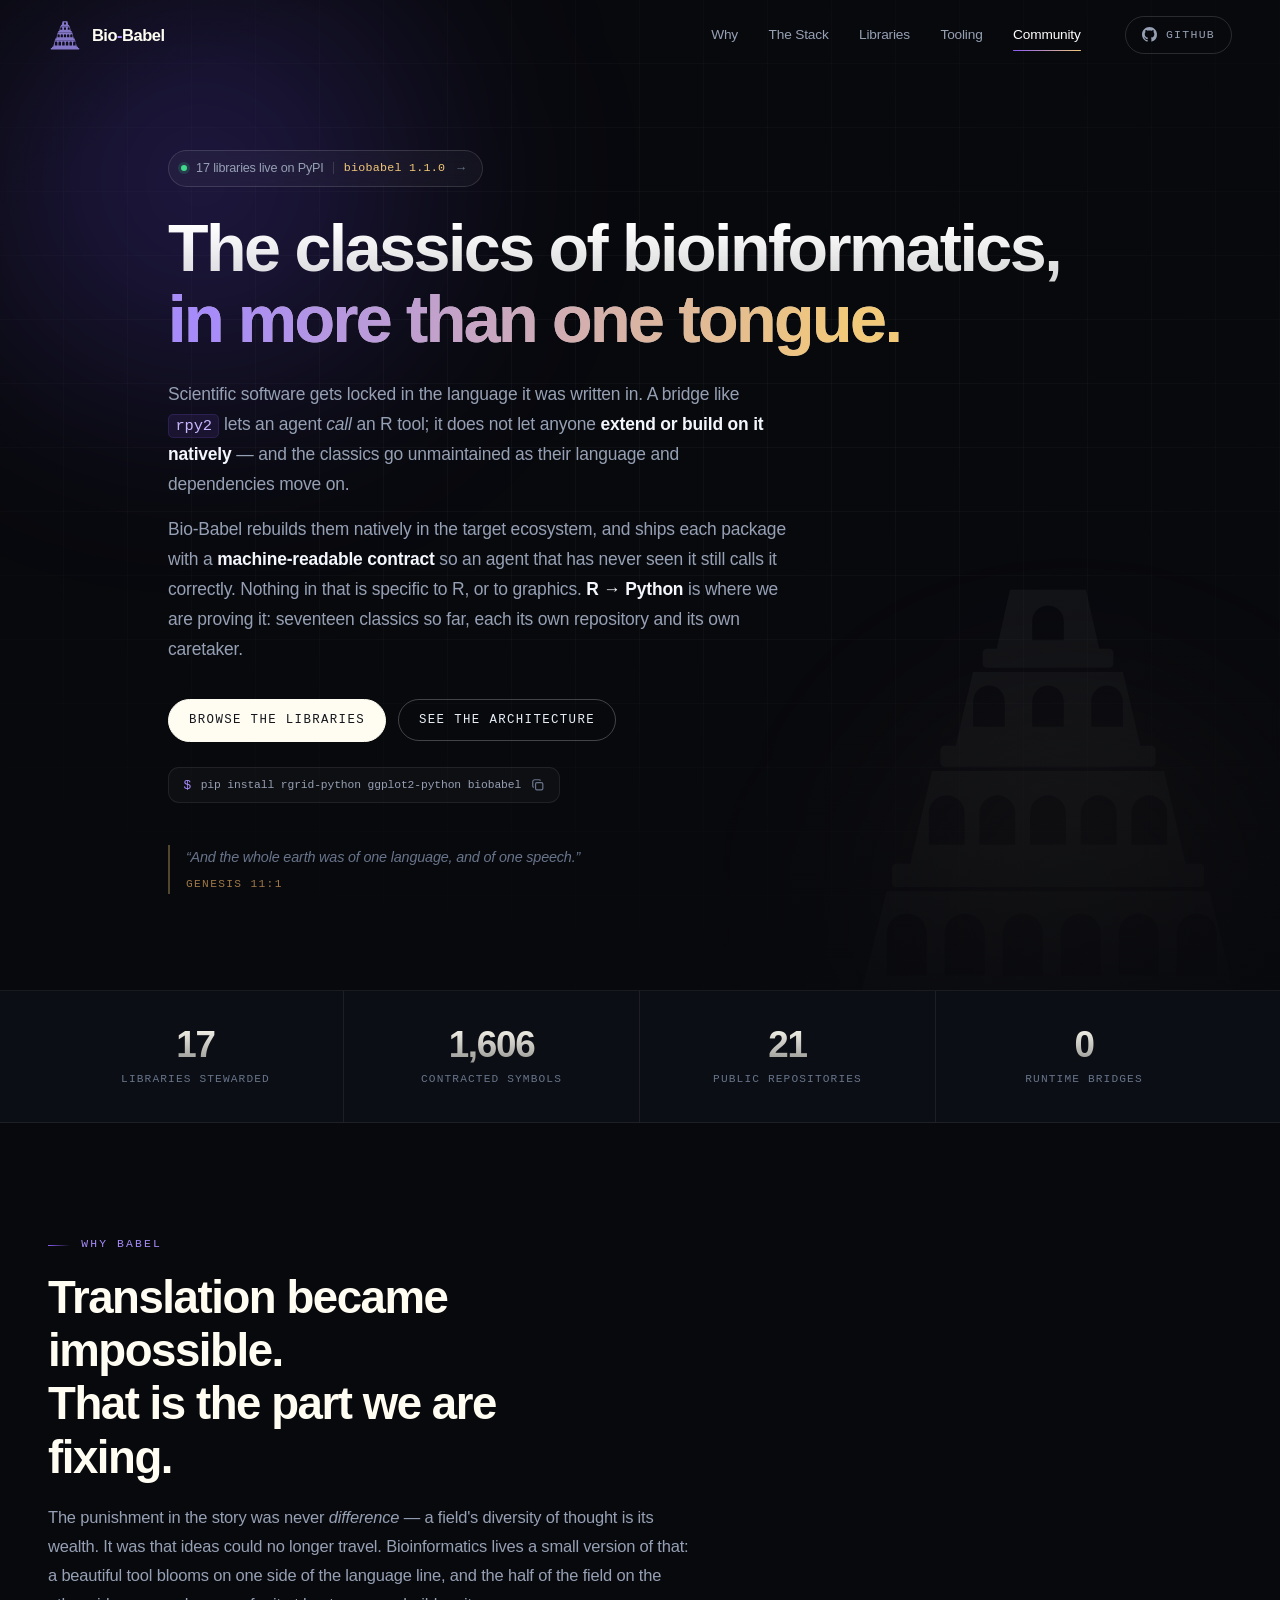
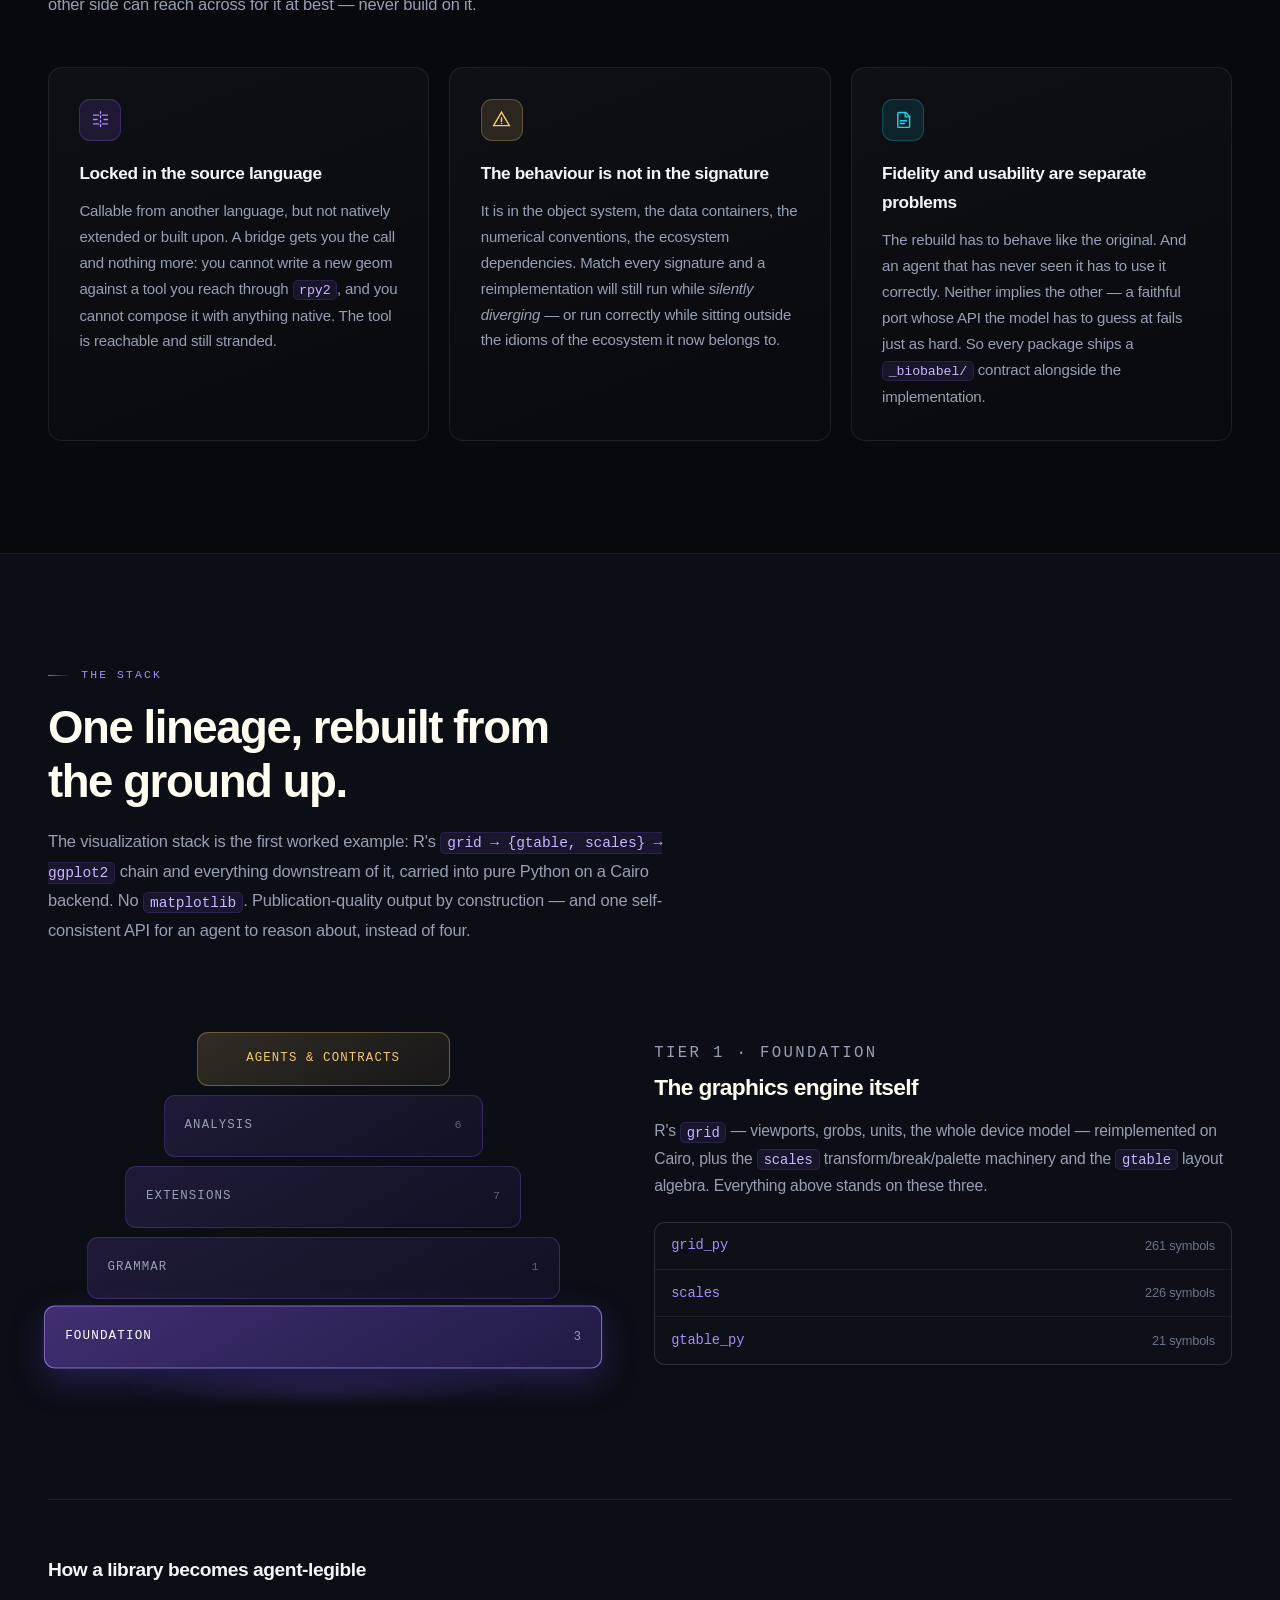
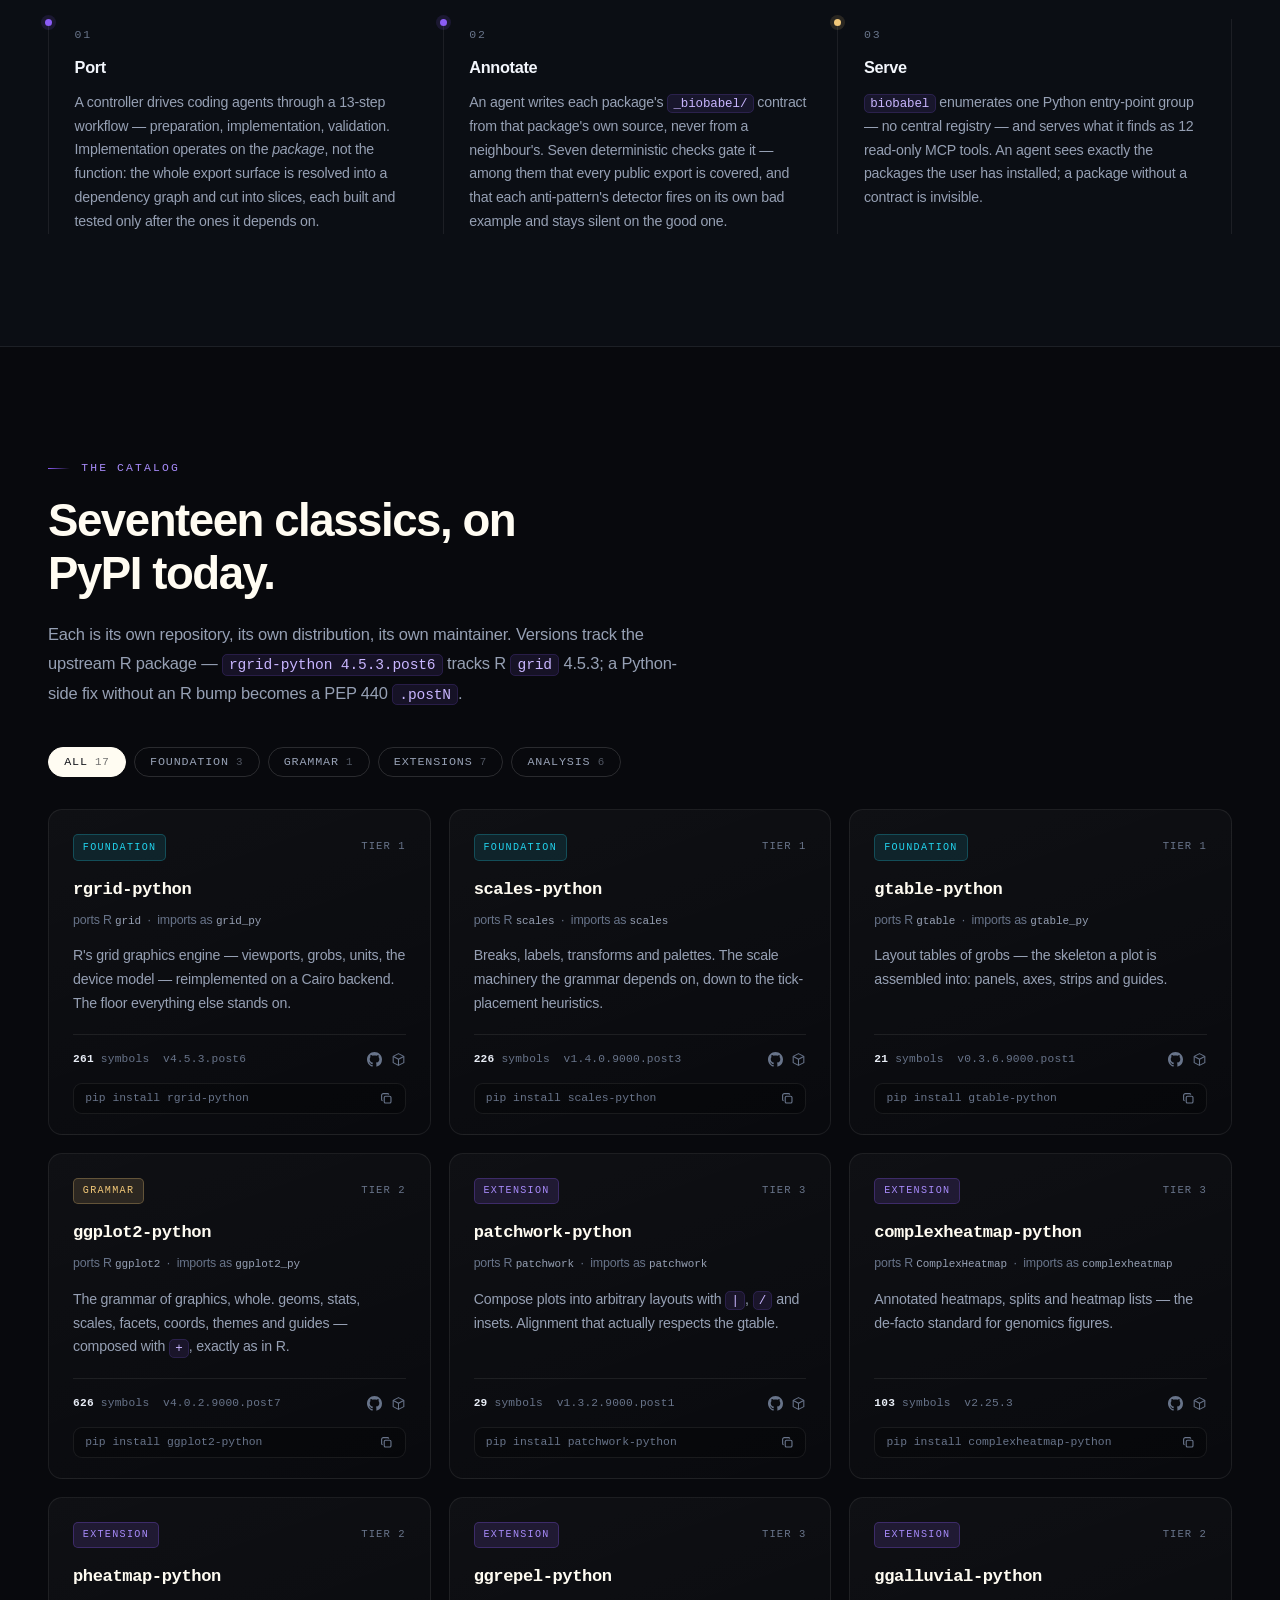
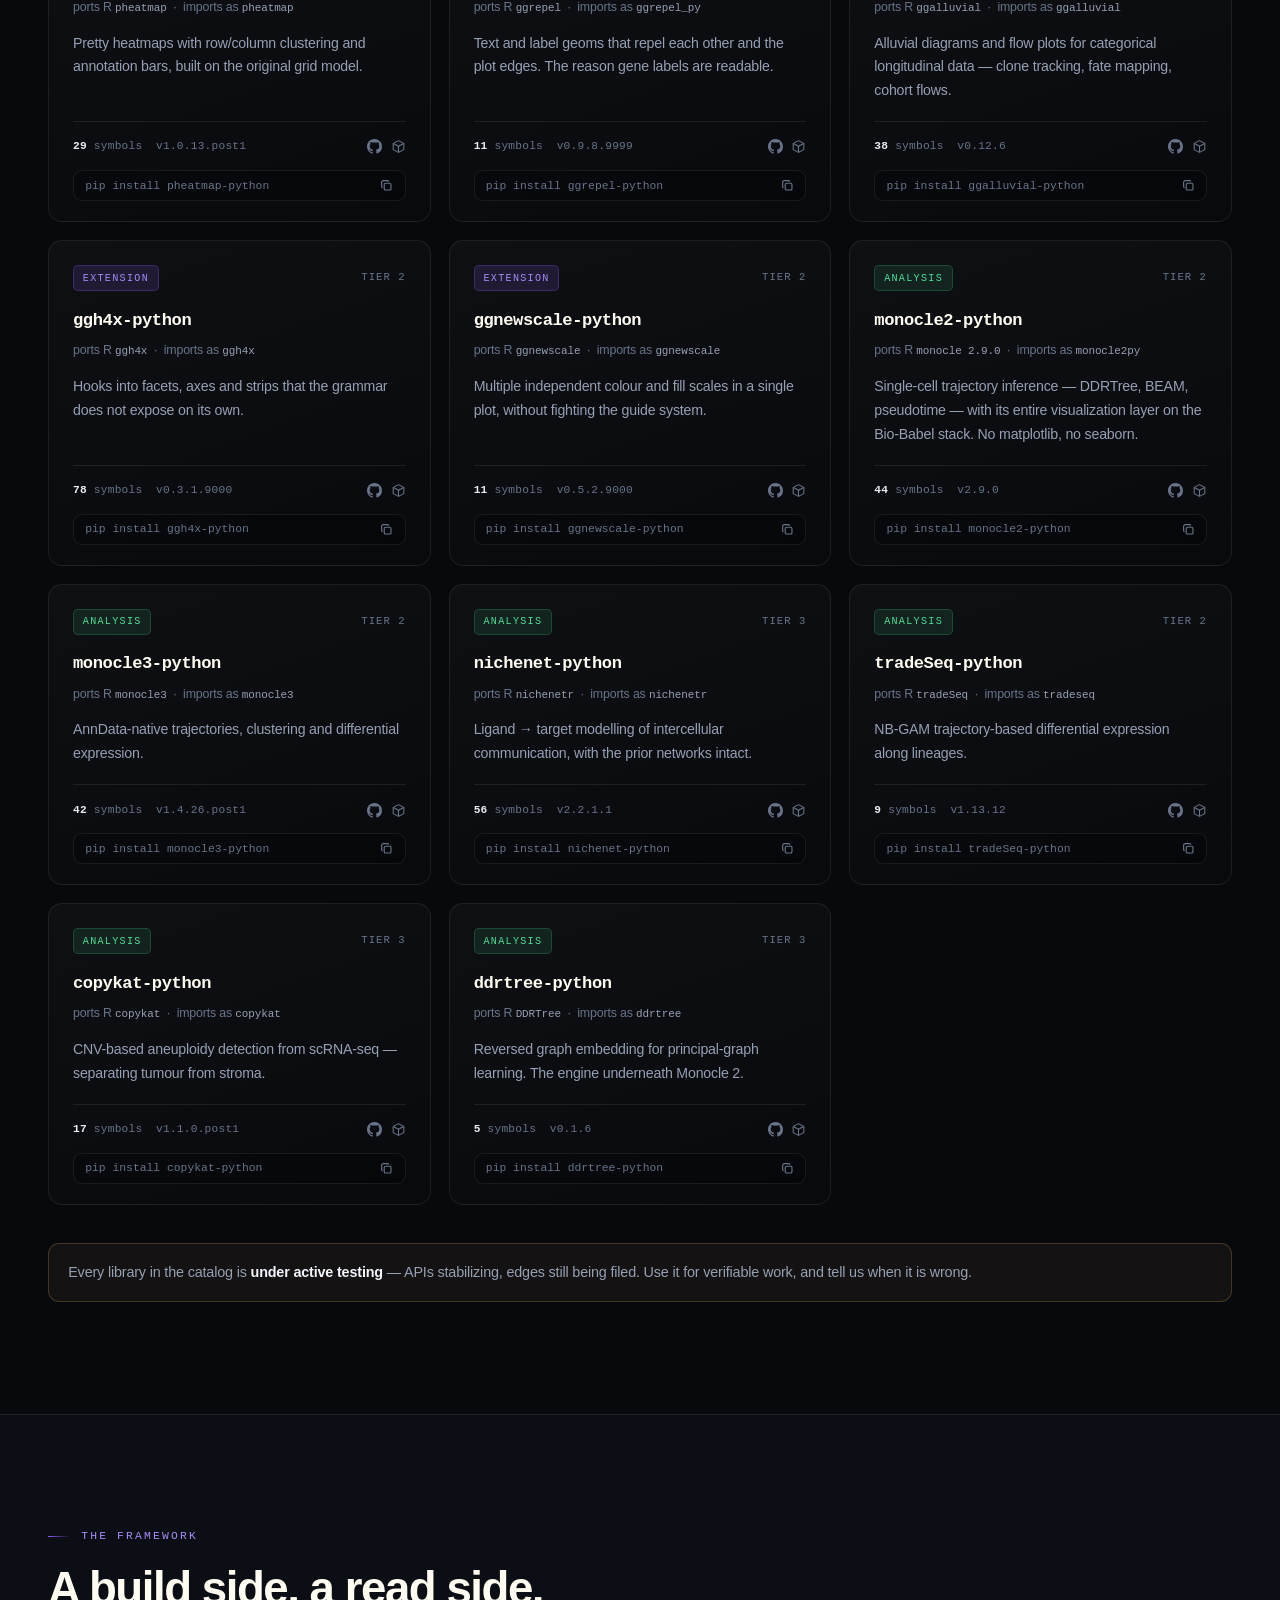
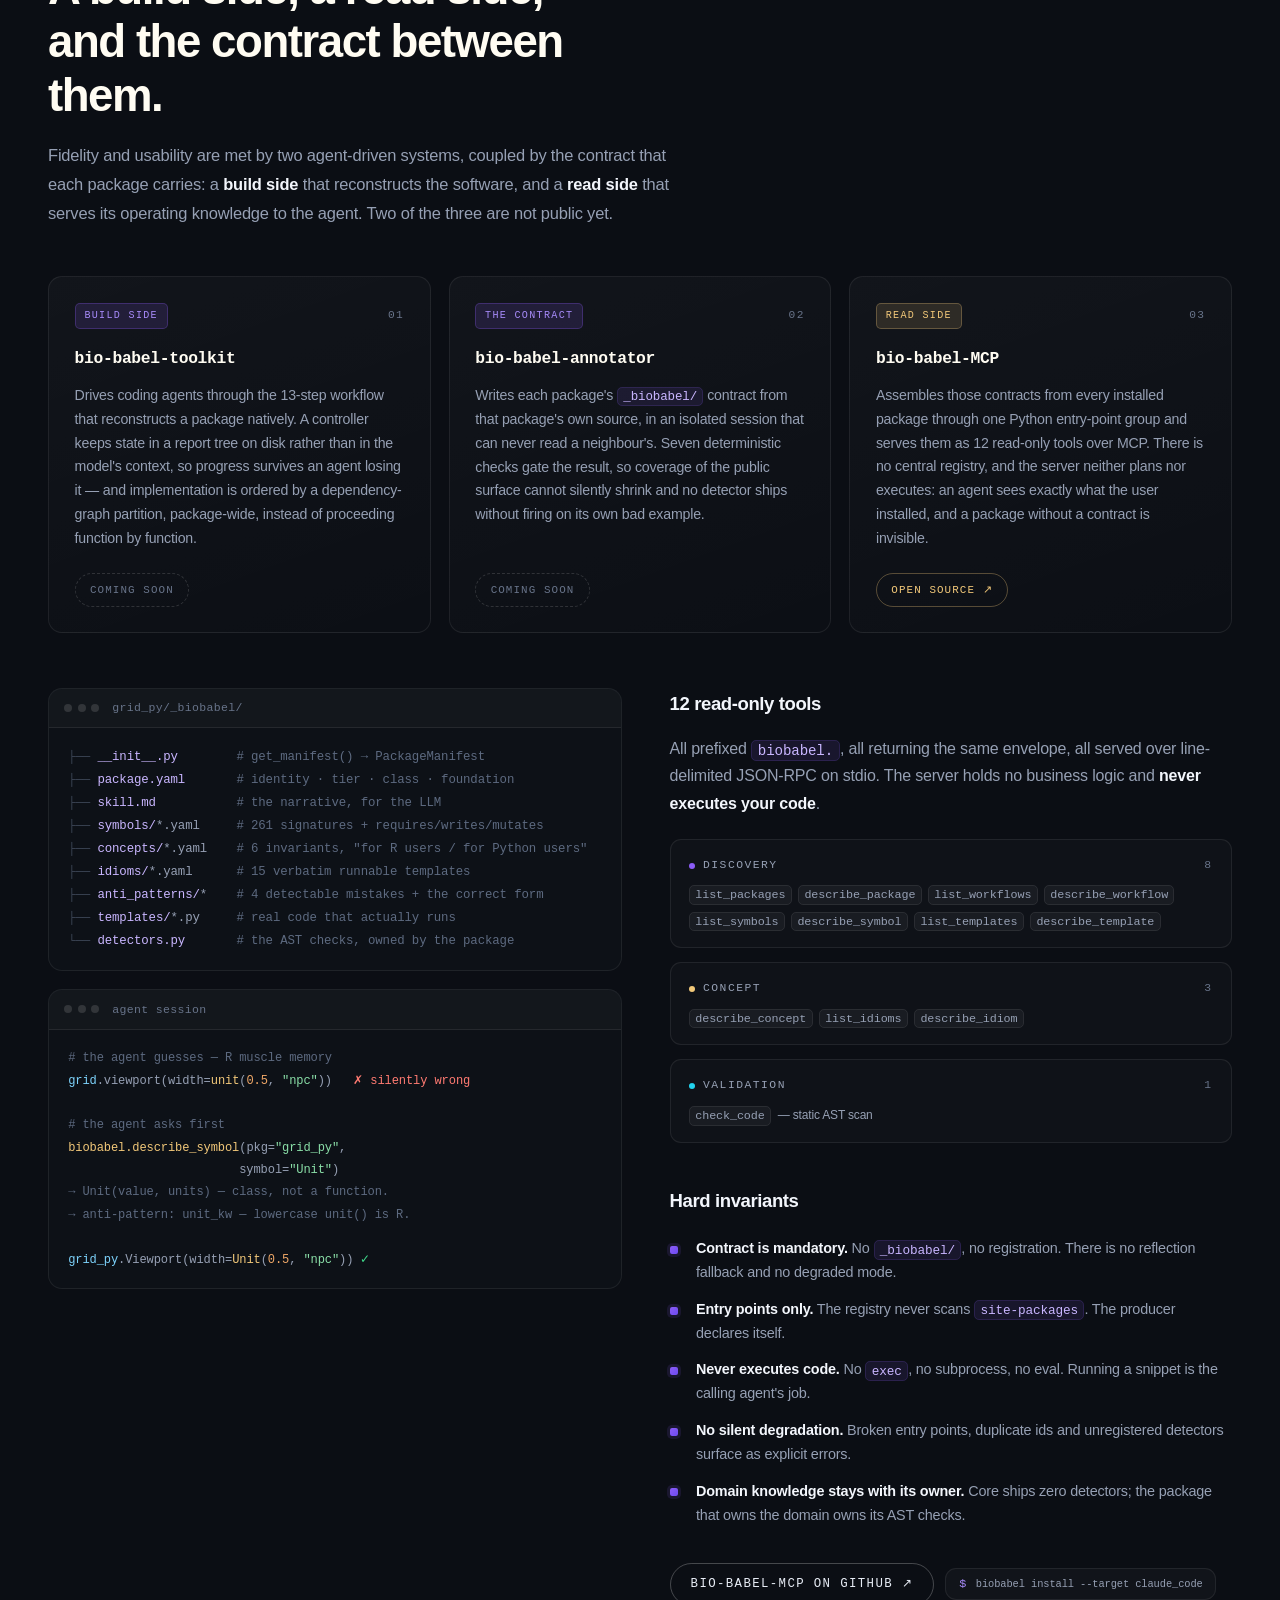
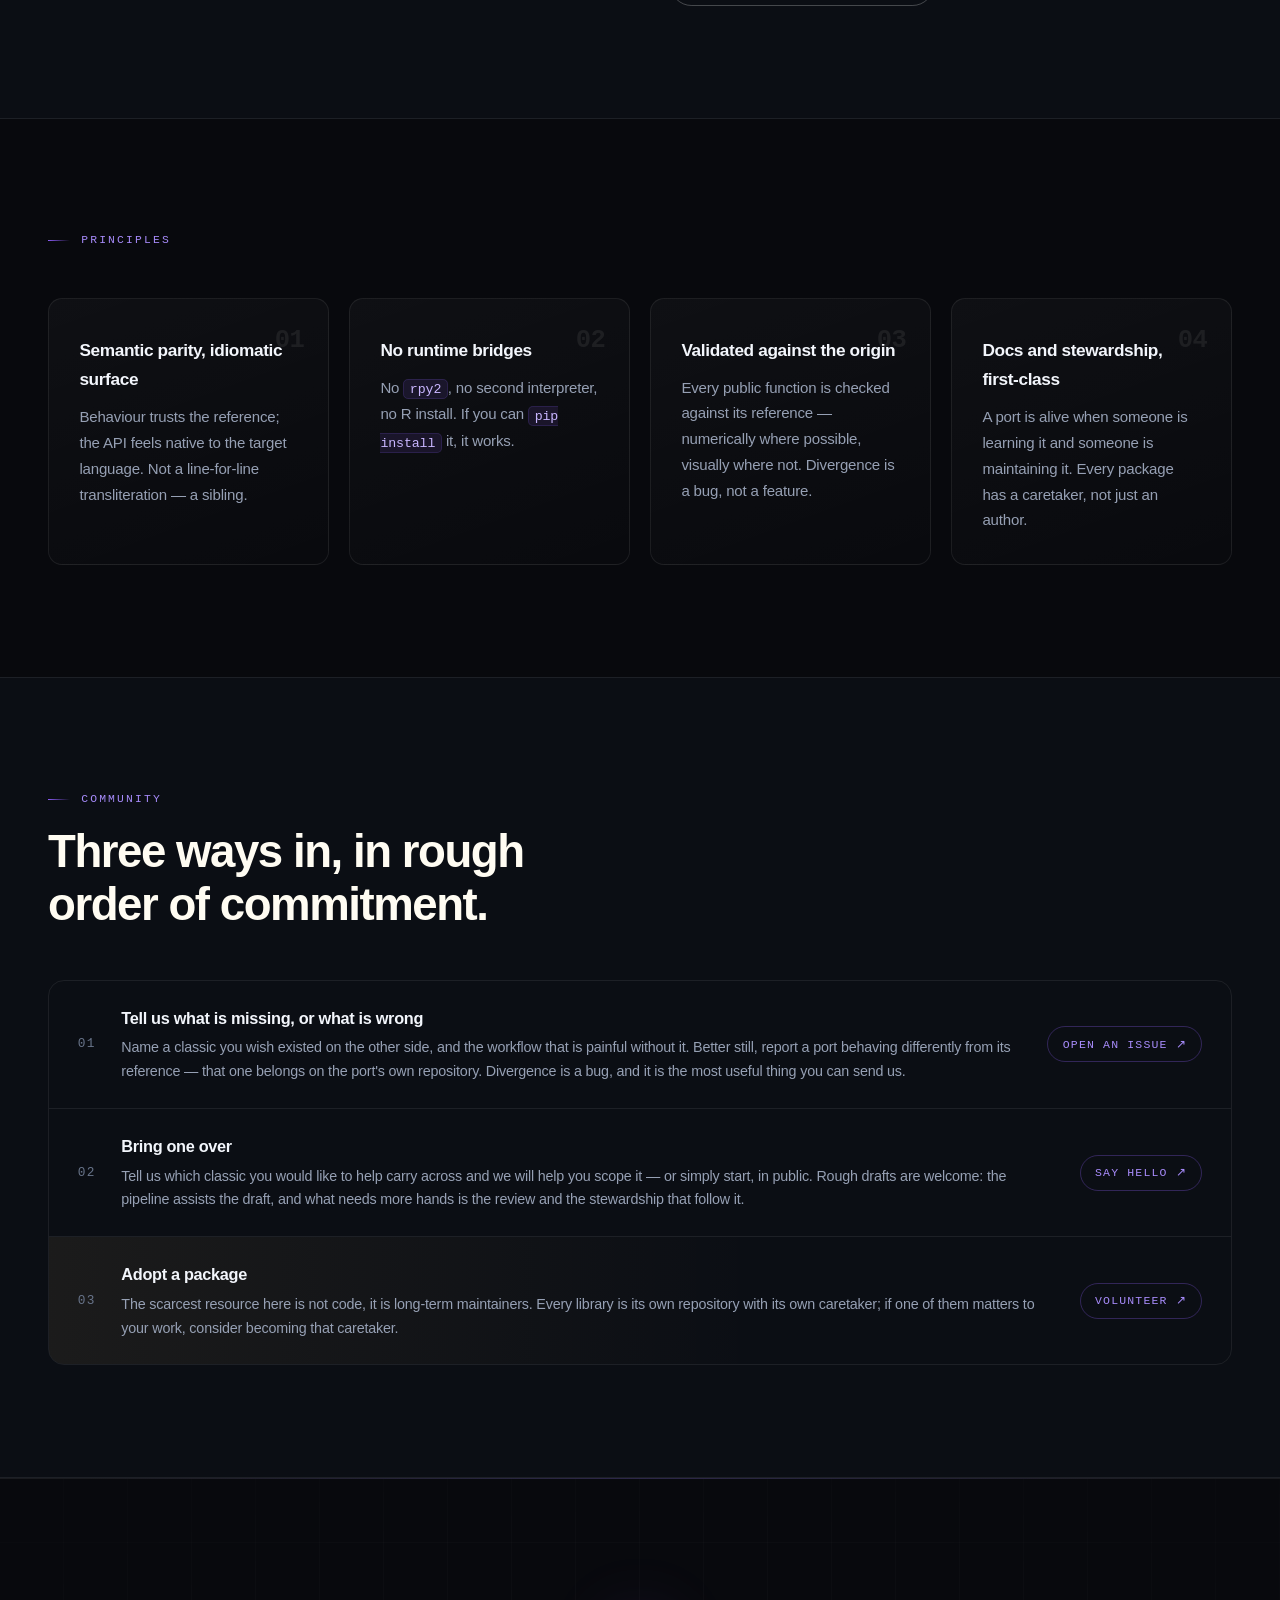
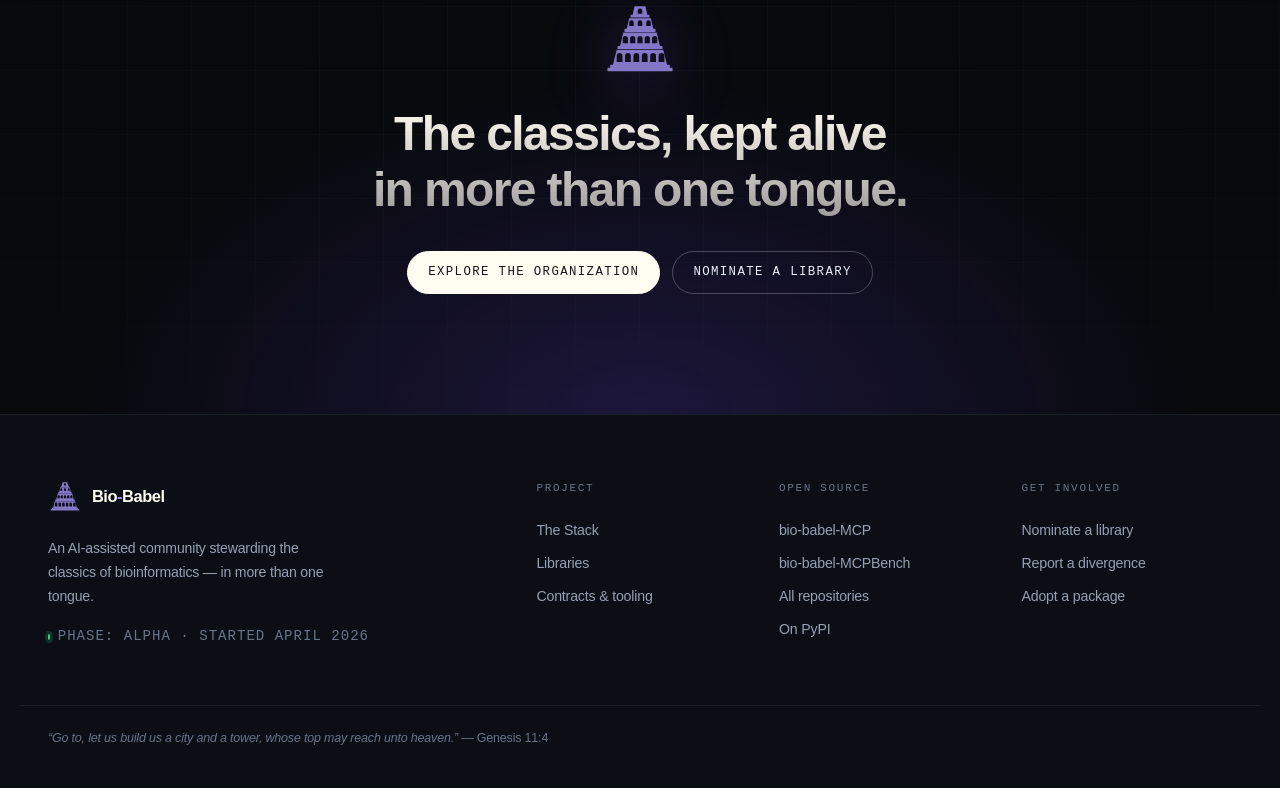
==== index.html @ fc208e03 "Initial commit" ====
<!DOCTYPE html>
<html lang="en">
<head>
<meta charset="UTF-8">
<meta name="viewport" content="width=device-width, initial-scale=1">
<title>Bio-Babel — The classics of bioinformatics, in more than one tongue</title>
<meta name="description" content="Bio-Babel is an AI-assisted community working out how to carry a library across a language boundary with its semantics intact — a problem particular to no pair of languages. The pair we are proving it on is R to Python: 17 classics, rebuilt in pure Python.">
<meta name="theme-color" content="#08090D">
<link rel="icon" href="assets/img/favicon.svg" type="image/svg+xml">
<link rel="apple-touch-icon" href="assets/img/logo-tile.svg">
<link rel="stylesheet" href="assets/css/styles.css">

<meta property="og:type" content="website">
<meta property="og:title" content="Bio-Babel — the classics, in more than one tongue">
<meta property="og:description" content="An AI-assisted community working out how to carry a library across a language boundary with its semantics and stewardship intact. Proving it on R to Python: 17 classics, rebuilt in pure Python.">
<meta property="og:url" content="https://bio-babel.github.io/">
<meta property="og:image" content="https://bio-babel.github.io/assets/img/og-card.png">
<meta property="og:image:width" content="1200">
<meta property="og:image:height" content="630">
<meta property="og:image:alt" content="Bio-Babel — the classics of bioinformatics, in more than one tongue">
<meta name="twitter:card" content="summary_large_image">
<meta name="twitter:image" content="https://bio-babel.github.io/assets/img/og-card.png">
</head>
<body>

<a class="skip-link" href="#main">Skip to content</a>

<!-- ══════════════════════════════════════════════════════════════ NAV ═══ -->
<header class="nav" id="nav">
  <div class="nav__inner">
    <a class="brand" href="#top" aria-label="Bio-Babel home">
      <img class="brand__mark" src="assets/img/logo-mark.svg" alt="" width="34" height="34">
      <span class="brand__word">Bio<i>-</i>Babel</span>
    </a>

    <nav class="nav__links" id="navLinks" aria-label="Primary">
      <a href="#why">Why</a>
      <a href="#stack">The Stack</a>
      <a href="#libraries">Libraries</a>
      <a href="#tooling">Tooling</a>
      <a href="#join">Community</a>
    </nav>

    <div class="nav__actions">
      <a class="btn btn--ghost nav__gh" href="https://github.com/Bio-Babel" target="_blank" rel="noopener">
        <svg viewBox="0 0 16 16" width="15" height="15" aria-hidden="true" fill="currentColor"><path d="M8 0C3.58 0 0 3.58 0 8c0 3.54 2.29 6.53 5.47 7.59.4.07.55-.17.55-.38 0-.19-.01-.82-.01-1.49-2.01.37-2.53-.49-2.69-.94-.09-.23-.48-.94-.82-1.13-.28-.15-.68-.52-.01-.53.63-.01 1.08.58 1.23.82.72 1.21 1.87.87 2.33.66.07-.52.28-.87.51-1.07-1.78-.2-3.64-.89-3.64-3.95 0-.87.31-1.59.82-2.15-.08-.2-.36-1.02.08-2.12 0 0 .67-.21 2.2.82.64-.18 1.32-.27 2-.27s1.36.09 2 .27c1.53-1.04 2.2-.82 2.2-.82.44 1.1.16 1.92.08 2.12.51.56.82 1.27.82 2.15 0 3.07-1.87 3.75-3.65 3.95.29.25.54.73.54 1.48 0 1.07-.01 1.93-.01 2.2 0 .21.15.46.55.38A8.01 8.01 0 0 0 16 8c0-4.42-3.58-8-8-8Z"/></svg>
        GitHub
      </a>
      <button class="nav__burger" id="navBurger" aria-label="Toggle navigation" aria-expanded="false">
        <span></span><span></span><span></span>
      </button>
    </div>
  </div>
</header>

<main id="main">
<span id="top"></span>

<!-- ═════════════════════════════════════════════════════════════ HERO ═══ -->
<section class="hero">
  <div class="hero__bg" aria-hidden="true">
    <div class="hero__grid"></div>
    <div class="hero__glow hero__glow--a"></div>
    <div class="hero__glow hero__glow--b"></div>
    <img class="hero__ghost" src="assets/img/logo-mark-ghost.svg" alt="">
    <div class="hero__vignette"></div>
  </div>

  <div class="wrap hero__inner">
    <a class="pill" href="#libraries">
      <span class="pill__dot"></span>
      17 libraries live on PyPI
      <span class="pill__sep"></span>
      <span class="pill__mono">biobabel 1.1.0</span>
      <span class="pill__arrow">→</span>
    </a>

    <h1 class="hero__title">
      The classics of bioinformatics,<br>
      <em>in more than one tongue.</em>
    </h1>

    <p class="hero__sub">
      Scientific software gets locked in the language it was written in. A bridge like
      <code>rpy2</code> lets an agent <em>call</em> an R tool; it does not let anyone
      <strong>extend or build on it natively</strong> — and the classics go unmaintained as their
      language and dependencies move on.
    </p>

    <p class="hero__sub">
      Bio-Babel rebuilds them natively in the target ecosystem, and ships each package with a
      <strong>machine-readable contract</strong> so an agent that has never seen it still calls it
      correctly. Nothing in that is specific to R, or to graphics.
      <strong>R&nbsp;→&nbsp;Python</strong> is where we are proving it: seventeen classics so far,
      each its own repository and its own caretaker.
    </p>

    <div class="hero__cta">
      <a class="btn btn--solid" href="#libraries">Browse the libraries</a>
      <a class="btn btn--outline" href="#stack">See the architecture</a>
    </div>

    <button class="copychip" data-copy="pip install rgrid-python ggplot2-python biobabel">
      <span class="copychip__prompt">$</span>
      <code>pip install rgrid-python ggplot2-python biobabel</code>
      <span class="copychip__icon" aria-hidden="true">
        <svg viewBox="0 0 16 16" width="14" height="14" fill="none" stroke="currentColor" stroke-width="1.4"><rect x="5.2" y="5.2" width="8.3" height="8.3" rx="1.6"/><path d="M10.8 3.2A1.7 1.7 0 0 0 9.1 2H4.2A2.2 2.2 0 0 0 2 4.2v4.9c0 .8.5 1.4 1.2 1.7"/></svg>
      </span>
      <span class="copychip__ok">copied</span>
    </button>

    <p class="hero__verse">
      &ldquo;And the whole earth was of one language, and of one speech.&rdquo;
      <span>Genesis 11:1</span>
    </p>
  </div>
</section>

<!-- ════════════════════════════════════════════════════════════ STATS ═══ -->
<section class="stats" aria-label="Project at a glance">
  <div class="wrap stats__grid">
    <div class="stat"><b data-count="17">17</b><span>libraries stewarded</span></div>
    <div class="stat"><b data-count="1606">1,606</b><span>contracted symbols</span></div>
    <div class="stat"><b data-count="21">21</b><span>public repositories</span></div>
    <div class="stat"><b data-count="0">0</b><span>runtime bridges</span></div>
  </div>
</section>

<!-- ══════════════════════════════════════════════════════════════ WHY ═══ -->
<section class="section" id="why">
  <div class="wrap">
    <p class="eyebrow">Why Babel</p>
    <h2 class="h2">Translation became impossible.<br>That is the part we are fixing.</h2>
    <p class="lede">
      The punishment in the story was never <em>difference</em> — a field's diversity of thought is
      its wealth. It was that ideas could no longer travel. Bioinformatics lives a small version of
      that: a beautiful tool blooms on one side of the language line, and the half of the field on
      the other side can reach across for it at best — never build on it.
    </p>

    <div class="cards cards--3">
      <article class="card">
        <div class="card__ico card__ico--violet">
          <svg viewBox="0 0 24 24" fill="none" stroke="currentColor" stroke-width="1.6" stroke-linecap="round"><path d="M4 7h6M4 12h4M4 17h6"/><path d="M20 7h-6M20 12h-4M20 17h-6"/><path d="M12 3v18" stroke-dasharray="2 3"/></svg>
        </div>
        <h3>Locked in the source language</h3>
        <p>
          Callable from another language, but not natively extended or built upon. A bridge gets you
          the call and nothing more: you cannot write a new geom against a tool you reach through
          <code>rpy2</code>, and you cannot compose it with anything native. The tool is reachable
          and still stranded.
        </p>
      </article>

      <article class="card">
        <div class="card__ico card__ico--gold">
          <svg viewBox="0 0 24 24" fill="none" stroke="currentColor" stroke-width="1.6" stroke-linecap="round"><path d="M12 3.5 21 19H3L12 3.5Z"/><path d="M12 10v4.2M12 16.6h.01"/></svg>
        </div>
        <h3>The behaviour is not in the signature</h3>
        <p>
          It is in the object system, the data containers, the numerical conventions, the ecosystem
          dependencies. Match every signature and a reimplementation will still run while
          <em>silently diverging</em> — or run correctly while sitting outside the idioms of the
          ecosystem it now belongs to.
        </p>
      </article>

      <article class="card">
        <div class="card__ico card__ico--cyan">
          <svg viewBox="0 0 24 24" fill="none" stroke="currentColor" stroke-width="1.6" stroke-linecap="round"><path d="M6.5 4h8L19 8.5V20a1 1 0 0 1-1 1H6.5a1 1 0 0 1-1-1V5a1 1 0 0 1 1-1Z"/><path d="M14 4v5h5"/><path d="M8.6 13.4h6.8M8.6 16.6h4.4"/></svg>
        </div>
        <h3>Fidelity and usability are separate problems</h3>
        <p>
          The rebuild has to behave like the original. And an agent that has never seen it has to
          use it correctly. Neither implies the other — a faithful port whose API the model has to
          guess at fails just as hard. So every package ships a <code>_biobabel/</code> contract
          alongside the implementation.
        </p>
      </article>
    </div>
  </div>
</section>

<!-- ════════════════════════════════════════════════════════════ STACK ═══ -->
<section class="section section--alt" id="stack">
  <div class="wrap">
    <p class="eyebrow">The Stack</p>
    <h2 class="h2">One lineage, rebuilt from the ground up.</h2>
    <p class="lede">
      The visualization stack is the first worked example: R's <code>grid → {gtable, scales} → ggplot2</code>
      chain and everything downstream of it, carried into pure Python on a Cairo backend.
      No <code>matplotlib</code>. Publication-quality output by construction — and one
      self-consistent API for an agent to reason about, instead of four.
    </p>

    <div class="zig">
      <div class="zig__tower" id="zigTower">
        <button class="zig__tier zig__tier--spire" data-tier="agents">
          <span class="zig__label">Agents &amp; contracts</span>
        </button>
        <button class="zig__tier" data-tier="analysis" style="--w:58%">
          <span class="zig__label">Analysis</span><span class="zig__n">6</span>
        </button>
        <button class="zig__tier" data-tier="ext" style="--w:72%">
          <span class="zig__label">Extensions</span><span class="zig__n">7</span>
        </button>
        <button class="zig__tier" data-tier="grammar" style="--w:86%">
          <span class="zig__label">Grammar</span><span class="zig__n">1</span>
        </button>
        <button class="zig__tier" data-tier="foundation" style="--w:100%">
          <span class="zig__label">Foundation</span><span class="zig__n">3</span>
        </button>
      </div>

      <div class="zig__panel" id="zigPanel">
        <div class="zig__detail" data-tier="foundation">
          <p class="zig__kicker">Tier 1 · Foundation</p>
          <h3>The graphics engine itself</h3>
          <p>R's <code>grid</code> — viewports, grobs, units, the whole device model — reimplemented
          on Cairo, plus the <code>scales</code> transform/break/palette machinery and the
          <code>gtable</code> layout algebra. Everything above stands on these three.</p>
          <ul class="zig__pkgs">
            <li><code>grid_py</code><span>261 symbols</span></li>
            <li><code>scales</code><span>226 symbols</span></li>
            <li><code>gtable_py</code><span>21 symbols</span></li>
          </ul>
        </div>

        <div class="zig__detail" data-tier="grammar">
          <p class="zig__kicker">Tier 2 · Grammar</p>
          <h3>The grammar of graphics, whole</h3>
          <p>geoms, stats, scales, facets, coords, themes and guides — composed with <code>+</code>,
          exactly as in R. The largest single contract in the project, and the one an agent is most
          likely to hallucinate against.</p>
          <ul class="zig__pkgs">
            <li><code>ggplot2_py</code><span>626 symbols · 18 concepts · 30 idioms</span></li>
          </ul>
        </div>

        <div class="zig__detail" data-tier="ext">
          <p class="zig__kicker">Tier 2–3 · Extensions</p>
          <h3>The ecosystem that grew on top</h3>
          <p>The extension packages that make R plots publication-ready: repelled labels, alluvial
          flows, independent scales, facet surgery, plot composition and the two heatmap standards
          of genomics.</p>
          <ul class="zig__pkgs">
            <li><code>patchwork</code><span>compose with <code>|</code> and <code>/</code></span></li>
            <li><code>complexheatmap</code><span>annotated heatmap lists</span></li>
            <li><code>ggrepel_py</code><span>non-overlapping labels</span></li>
            <li><code>ggalluvial</code><span>flow diagrams</span></li>
            <li><code>ggh4x</code><span>facet &amp; axis hooks</span></li>
            <li><code>ggnewscale</code><span>multiple colour scales</span></li>
            <li><code>pheatmap</code><span>clustered heatmaps</span></li>
          </ul>
        </div>

        <div class="zig__detail" data-tier="analysis">
          <p class="zig__kicker">Tier 2–3 · Analysis</p>
          <h3>The methods people actually cite</h3>
          <p>Single-cell trajectories, intercellular communication, CNV calling. These build their
          <em>entire</em> visualization layer on the tiers below — so a Monocle 2 trajectory plot
          renders like the R tutorial without adapter code.</p>
          <ul class="zig__pkgs">
            <li><code>monocle2py</code><span>DDRTree · BEAM · pseudotime</span></li>
            <li><code>monocle3</code><span>AnnData-native trajectories</span></li>
            <li><code>nichenetr</code><span>ligand → target modelling</span></li>
            <li><code>tradeseq</code><span>NB-GAM lineage DE</span></li>
            <li><code>copykat</code><span>CNV aneuploidy detection</span></li>
            <li><code>ddrtree</code><span>reversed graph embedding</span></li>
          </ul>
        </div>

        <div class="zig__detail" data-tier="agents">
          <p class="zig__kicker">The spire</p>
          <h3>What reaches the agent</h3>
          <p>Every tier below publishes a <code>_biobabel/</code> contract through a Python entry
          point. <code>biobabel</code> discovers them and serves 12 read-only tools over MCP to
          Claude Code, Cursor, Codex and Continue. It runs no business logic and never executes
          code.</p>
          <ul class="zig__pkgs">
            <li><code>biobabel</code><span>contract registry + MCP server</span></li>
          </ul>
        </div>
      </div>
    </div>

    <!-- pipeline -->
    <div class="flow">
      <h3 class="flow__title">How a library becomes agent-legible</h3>
      <ol class="flow__steps">
        <li class="flow__step">
          <span class="flow__n">01</span>
          <h4>Port</h4>
          <p>A controller drives coding agents through a 13-step workflow — preparation,
          implementation, validation. Implementation operates on the <em>package</em>, not the
          function: the whole export surface is resolved into a dependency graph and cut into
          slices, each built and tested only after the ones it depends on.</p>
        </li>
        <li class="flow__step">
          <span class="flow__n">02</span>
          <h4>Annotate</h4>
          <p>An agent writes each package's <code>_biobabel/</code> contract from that package's
          own source, never from a neighbour's. Seven deterministic checks gate it — among them that
          every public export is covered, and that each anti-pattern's detector fires on its own bad
          example and stays silent on the good one.</p>
        </li>
        <li class="flow__step">
          <span class="flow__n">03</span>
          <h4>Serve</h4>
          <p><code>biobabel</code> enumerates one Python entry-point group — no central registry —
          and serves what it finds as 12 read-only MCP tools. An agent sees exactly the packages the
          user has installed; a package without a contract is invisible.</p>
        </li>
      </ol>
    </div>
  </div>
</section>

<!-- ════════════════════════════════════════════════════════ LIBRARIES ═══ -->
<section class="section" id="libraries">
  <div class="wrap">
    <p class="eyebrow">The catalog</p>
    <h2 class="h2">Seventeen classics, on PyPI today.</h2>
    <p class="lede">
      Each is its own repository, its own distribution, its own maintainer. Versions track the
      upstream R package — <code>rgrid-python 4.5.3.post6</code> tracks R <code>grid</code> 4.5.3;
      a Python-side fix without an R bump becomes a PEP 440 <code>.postN</code>.
    </p>

    <div class="filters" role="tablist" aria-label="Filter libraries">
      <button class="filters__btn is-active" data-filter="all" role="tab" aria-selected="true">All <span>17</span></button>
      <button class="filters__btn" data-filter="foundation" role="tab" aria-selected="false">Foundation <span>3</span></button>
      <button class="filters__btn" data-filter="grammar" role="tab" aria-selected="false">Grammar <span>1</span></button>
      <button class="filters__btn" data-filter="ext" role="tab" aria-selected="false">Extensions <span>7</span></button>
      <button class="filters__btn" data-filter="analysis" role="tab" aria-selected="false">Analysis <span>6</span></button>
    </div>

    <div class="libs" id="libGrid">
      <article class="lib" data-group="foundation">
        <header class="lib__top">
          <span class="lib__badge lib__badge--foundation">Foundation</span>
          <span class="lib__tier">tier 1</span>
        </header>
        <h3 class="lib__name">rgrid-python</h3>
        <p class="lib__from">ports R <code>grid</code> &nbsp;·&nbsp; imports as <code>grid_py</code></p>
        <p class="lib__blurb">R's grid graphics engine — viewports, grobs, units, the device model — reimplemented on a Cairo backend. The floor everything else stands on.</p>
        <footer class="lib__bot">
          <span class="lib__meta"><b>261</b> symbols</span>
          <span class="lib__meta lib__meta--v">v4.5.3.post6</span>
          <span class="lib__links">
            <a href="https://github.com/Bio-Babel/rgrid-python" target="_blank" rel="noopener" aria-label="rgrid-python on GitHub" title="GitHub">
              <svg viewBox="0 0 16 16" width="15" height="15" fill="currentColor"><path d="M8 0C3.58 0 0 3.58 0 8c0 3.54 2.29 6.53 5.47 7.59.4.07.55-.17.55-.38 0-.19-.01-.82-.01-1.49-2.01.37-2.53-.49-2.69-.94-.09-.23-.48-.94-.82-1.13-.28-.15-.68-.52-.01-.53.63-.01 1.08.58 1.23.82.72 1.21 1.87.87 2.33.66.07-.52.28-.87.51-1.07-1.78-.2-3.64-.89-3.64-3.95 0-.87.31-1.59.82-2.15-.08-.2-.36-1.02.08-2.12 0 0 .67-.21 2.2.82.64-.18 1.32-.27 2-.27s1.36.09 2 .27c1.53-1.04 2.2-.82 2.2-.82.44 1.1.16 1.92.08 2.12.51.56.82 1.27.82 2.15 0 3.07-1.87 3.75-3.65 3.95.29.25.54.73.54 1.48 0 1.07-.01 1.93-.01 2.2 0 .21.15.46.55.38A8.01 8.01 0 0 0 16 8c0-4.42-3.58-8-8-8Z"/></svg>
            </a>
            <a href="https://pypi.org/project/rgrid-python/" target="_blank" rel="noopener" aria-label="rgrid-python on PyPI" title="PyPI">
              <svg viewBox="0 0 24 24" width="15" height="15" fill="none" stroke="currentColor" stroke-width="1.7" stroke-linejoin="round"><path d="M12 2.6 20.5 7v10L12 21.4 3.5 17V7L12 2.6Z"/><path d="M3.7 7.1 12 11.6l8.3-4.5M12 11.6V21"/></svg>
            </a>
          </span>
        </footer>
        <button class="lib__copy" data-copy="pip install rgrid-python" title="pip install rgrid-python">
          <span>pip install rgrid-python</span>
          <svg viewBox="0 0 16 16" width="13" height="13" fill="none" stroke="currentColor" stroke-width="1.4"><rect x="5.2" y="5.2" width="8.3" height="8.3" rx="1.6"/><path d="M10.8 3.2A1.7 1.7 0 0 0 9.1 2H4.2A2.2 2.2 0 0 0 2 4.2v4.9c0 .8.5 1.4 1.2 1.7"/></svg>
        </button>
      </article>
      <article class="lib" data-group="foundation">
        <header class="lib__top">
          <span class="lib__badge lib__badge--foundation">Foundation</span>
          <span class="lib__tier">tier 1</span>
        </header>
        <h3 class="lib__name">scales-python</h3>
        <p class="lib__from">ports R <code>scales</code> &nbsp;·&nbsp; imports as <code>scales</code></p>
        <p class="lib__blurb">Breaks, labels, transforms and palettes. The scale machinery the grammar depends on, down to the tick-placement heuristics.</p>
        <footer class="lib__bot">
          <span class="lib__meta"><b>226</b> symbols</span>
          <span class="lib__meta lib__meta--v">v1.4.0.9000.post3</span>
          <span class="lib__links">
            <a href="https://github.com/Bio-Babel/scales-python" target="_blank" rel="noopener" aria-label="scales-python on GitHub" title="GitHub">
              <svg viewBox="0 0 16 16" width="15" height="15" fill="currentColor"><path d="M8 0C3.58 0 0 3.58 0 8c0 3.54 2.29 6.53 5.47 7.59.4.07.55-.17.55-.38 0-.19-.01-.82-.01-1.49-2.01.37-2.53-.49-2.69-.94-.09-.23-.48-.94-.82-1.13-.28-.15-.68-.52-.01-.53.63-.01 1.08.58 1.23.82.72 1.21 1.87.87 2.33.66.07-.52.28-.87.51-1.07-1.78-.2-3.64-.89-3.64-3.95 0-.87.31-1.59.82-2.15-.08-.2-.36-1.02.08-2.12 0 0 .67-.21 2.2.82.64-.18 1.32-.27 2-.27s1.36.09 2 .27c1.53-1.04 2.2-.82 2.2-.82.44 1.1.16 1.92.08 2.12.51.56.82 1.27.82 2.15 0 3.07-1.87 3.75-3.65 3.95.29.25.54.73.54 1.48 0 1.07-.01 1.93-.01 2.2 0 .21.15.46.55.38A8.01 8.01 0 0 0 16 8c0-4.42-3.58-8-8-8Z"/></svg>
            </a>
            <a href="https://pypi.org/project/scales-python/" target="_blank" rel="noopener" aria-label="scales-python on PyPI" title="PyPI">
              <svg viewBox="0 0 24 24" width="15" height="15" fill="none" stroke="currentColor" stroke-width="1.7" stroke-linejoin="round"><path d="M12 2.6 20.5 7v10L12 21.4 3.5 17V7L12 2.6Z"/><path d="M3.7 7.1 12 11.6l8.3-4.5M12 11.6V21"/></svg>
            </a>
          </span>
        </footer>
        <button class="lib__copy" data-copy="pip install scales-python" title="pip install scales-python">
          <span>pip install scales-python</span>
          <svg viewBox="0 0 16 16" width="13" height="13" fill="none" stroke="currentColor" stroke-width="1.4"><rect x="5.2" y="5.2" width="8.3" height="8.3" rx="1.6"/><path d="M10.8 3.2A1.7 1.7 0 0 0 9.1 2H4.2A2.2 2.2 0 0 0 2 4.2v4.9c0 .8.5 1.4 1.2 1.7"/></svg>
        </button>
      </article>
      <article class="lib" data-group="foundation">
        <header class="lib__top">
          <span class="lib__badge lib__badge--foundation">Foundation</span>
          <span class="lib__tier">tier 1</span>
        </header>
        <h3 class="lib__name">gtable-python</h3>
        <p class="lib__from">ports R <code>gtable</code> &nbsp;·&nbsp; imports as <code>gtable_py</code></p>
        <p class="lib__blurb">Layout tables of grobs — the skeleton a plot is assembled into: panels, axes, strips and guides.</p>
        <footer class="lib__bot">
          <span class="lib__meta"><b>21</b> symbols</span>
          <span class="lib__meta lib__meta--v">v0.3.6.9000.post1</span>
          <span class="lib__links">
            <a href="https://github.com/Bio-Babel/gtable-python" target="_blank" rel="noopener" aria-label="gtable-python on GitHub" title="GitHub">
              <svg viewBox="0 0 16 16" width="15" height="15" fill="currentColor"><path d="M8 0C3.58 0 0 3.58 0 8c0 3.54 2.29 6.53 5.47 7.59.4.07.55-.17.55-.38 0-.19-.01-.82-.01-1.49-2.01.37-2.53-.49-2.69-.94-.09-.23-.48-.94-.82-1.13-.28-.15-.68-.52-.01-.53.63-.01 1.08.58 1.23.82.72 1.21 1.87.87 2.33.66.07-.52.28-.87.51-1.07-1.78-.2-3.64-.89-3.64-3.95 0-.87.31-1.59.82-2.15-.08-.2-.36-1.02.08-2.12 0 0 .67-.21 2.2.82.64-.18 1.32-.27 2-.27s1.36.09 2 .27c1.53-1.04 2.2-.82 2.2-.82.44 1.1.16 1.92.08 2.12.51.56.82 1.27.82 2.15 0 3.07-1.87 3.75-3.65 3.95.29.25.54.73.54 1.48 0 1.07-.01 1.93-.01 2.2 0 .21.15.46.55.38A8.01 8.01 0 0 0 16 8c0-4.42-3.58-8-8-8Z"/></svg>
            </a>
            <a href="https://pypi.org/project/gtable-python/" target="_blank" rel="noopener" aria-label="gtable-python on PyPI" title="PyPI">
              <svg viewBox="0 0 24 24" width="15" height="15" fill="none" stroke="currentColor" stroke-width="1.7" stroke-linejoin="round"><path d="M12 2.6 20.5 7v10L12 21.4 3.5 17V7L12 2.6Z"/><path d="M3.7 7.1 12 11.6l8.3-4.5M12 11.6V21"/></svg>
            </a>
          </span>
        </footer>
        <button class="lib__copy" data-copy="pip install gtable-python" title="pip install gtable-python">
          <span>pip install gtable-python</span>
          <svg viewBox="0 0 16 16" width="13" height="13" fill="none" stroke="currentColor" stroke-width="1.4"><rect x="5.2" y="5.2" width="8.3" height="8.3" rx="1.6"/><path d="M10.8 3.2A1.7 1.7 0 0 0 9.1 2H4.2A2.2 2.2 0 0 0 2 4.2v4.9c0 .8.5 1.4 1.2 1.7"/></svg>
        </button>
      </article>
      <article class="lib" data-group="grammar">
        <header class="lib__top">
          <span class="lib__badge lib__badge--grammar">Grammar</span>
          <span class="lib__tier">tier 2</span>
        </header>
        <h3 class="lib__name">ggplot2-python</h3>
        <p class="lib__from">ports R <code>ggplot2</code> &nbsp;·&nbsp; imports as <code>ggplot2_py</code></p>
        <p class="lib__blurb">The grammar of graphics, whole. geoms, stats, scales, facets, coords, themes and guides — composed with <code>+</code>, exactly as in R.</p>
        <footer class="lib__bot">
          <span class="lib__meta"><b>626</b> symbols</span>
          <span class="lib__meta lib__meta--v">v4.0.2.9000.post7</span>
          <span class="lib__links">
            <a href="https://github.com/Bio-Babel/ggplot2-python" target="_blank" rel="noopener" aria-label="ggplot2-python on GitHub" title="GitHub">
              <svg viewBox="0 0 16 16" width="15" height="15" fill="currentColor"><path d="M8 0C3.58 0 0 3.58 0 8c0 3.54 2.29 6.53 5.47 7.59.4.07.55-.17.55-.38 0-.19-.01-.82-.01-1.49-2.01.37-2.53-.49-2.69-.94-.09-.23-.48-.94-.82-1.13-.28-.15-.68-.52-.01-.53.63-.01 1.08.58 1.23.82.72 1.21 1.87.87 2.33.66.07-.52.28-.87.51-1.07-1.78-.2-3.64-.89-3.64-3.95 0-.87.31-1.59.82-2.15-.08-.2-.36-1.02.08-2.12 0 0 .67-.21 2.2.82.64-.18 1.32-.27 2-.27s1.36.09 2 .27c1.53-1.04 2.2-.82 2.2-.82.44 1.1.16 1.92.08 2.12.51.56.82 1.27.82 2.15 0 3.07-1.87 3.75-3.65 3.95.29.25.54.73.54 1.48 0 1.07-.01 1.93-.01 2.2 0 .21.15.46.55.38A8.01 8.01 0 0 0 16 8c0-4.42-3.58-8-8-8Z"/></svg>
            </a>
            <a href="https://pypi.org/project/ggplot2-python/" target="_blank" rel="noopener" aria-label="ggplot2-python on PyPI" title="PyPI">
              <svg viewBox="0 0 24 24" width="15" height="15" fill="none" stroke="currentColor" stroke-width="1.7" stroke-linejoin="round"><path d="M12 2.6 20.5 7v10L12 21.4 3.5 17V7L12 2.6Z"/><path d="M3.7 7.1 12 11.6l8.3-4.5M12 11.6V21"/></svg>
            </a>
          </span>
        </footer>
        <button class="lib__copy" data-copy="pip install ggplot2-python" title="pip install ggplot2-python">
          <span>pip install ggplot2-python</span>
          <svg viewBox="0 0 16 16" width="13" height="13" fill="none" stroke="currentColor" stroke-width="1.4"><rect x="5.2" y="5.2" width="8.3" height="8.3" rx="1.6"/><path d="M10.8 3.2A1.7 1.7 0 0 0 9.1 2H4.2A2.2 2.2 0 0 0 2 4.2v4.9c0 .8.5 1.4 1.2 1.7"/></svg>
        </button>
      </article>
      <article class="lib" data-group="ext">
        <header class="lib__top">
          <span class="lib__badge lib__badge--ext">Extension</span>
          <span class="lib__tier">tier 3</span>
        </header>
        <h3 class="lib__name">patchwork-python</h3>
        <p class="lib__from">ports R <code>patchwork</code> &nbsp;·&nbsp; imports as <code>patchwork</code></p>
        <p class="lib__blurb">Compose plots into arbitrary layouts with <code>|</code>, <code>/</code> and insets. Alignment that actually respects the gtable.</p>
        <footer class="lib__bot">
          <span class="lib__meta"><b>29</b> symbols</span>
          <span class="lib__meta lib__meta--v">v1.3.2.9000.post1</span>
          <span class="lib__links">
            <a href="https://github.com/Bio-Babel/patchwork-python" target="_blank" rel="noopener" aria-label="patchwork-python on GitHub" title="GitHub">
              <svg viewBox="0 0 16 16" width="15" height="15" fill="currentColor"><path d="M8 0C3.58 0 0 3.58 0 8c0 3.54 2.29 6.53 5.47 7.59.4.07.55-.17.55-.38 0-.19-.01-.82-.01-1.49-2.01.37-2.53-.49-2.69-.94-.09-.23-.48-.94-.82-1.13-.28-.15-.68-.52-.01-.53.63-.01 1.08.58 1.23.82.72 1.21 1.87.87 2.33.66.07-.52.28-.87.51-1.07-1.78-.2-3.64-.89-3.64-3.95 0-.87.31-1.59.82-2.15-.08-.2-.36-1.02.08-2.12 0 0 .67-.21 2.2.82.64-.18 1.32-.27 2-.27s1.36.09 2 .27c1.53-1.04 2.2-.82 2.2-.82.44 1.1.16 1.92.08 2.12.51.56.82 1.27.82 2.15 0 3.07-1.87 3.75-3.65 3.95.29.25.54.73.54 1.48 0 1.07-.01 1.93-.01 2.2 0 .21.15.46.55.38A8.01 8.01 0 0 0 16 8c0-4.42-3.58-8-8-8Z"/></svg>
            </a>
            <a href="https://pypi.org/project/patchwork-python/" target="_blank" rel="noopener" aria-label="patchwork-python on PyPI" title="PyPI">
              <svg viewBox="0 0 24 24" width="15" height="15" fill="none" stroke="currentColor" stroke-width="1.7" stroke-linejoin="round"><path d="M12 2.6 20.5 7v10L12 21.4 3.5 17V7L12 2.6Z"/><path d="M3.7 7.1 12 11.6l8.3-4.5M12 11.6V21"/></svg>
            </a>
          </span>
        </footer>
        <button class="lib__copy" data-copy="pip install patchwork-python" title="pip install patchwork-python">
          <span>pip install patchwork-python</span>
          <svg viewBox="0 0 16 16" width="13" height="13" fill="none" stroke="currentColor" stroke-width="1.4"><rect x="5.2" y="5.2" width="8.3" height="8.3" rx="1.6"/><path d="M10.8 3.2A1.7 1.7 0 0 0 9.1 2H4.2A2.2 2.2 0 0 0 2 4.2v4.9c0 .8.5 1.4 1.2 1.7"/></svg>
        </button>
      </article>
      <article class="lib" data-group="ext">
        <header class="lib__top">
          <span class="lib__badge lib__badge--ext">Extension</span>
          <span class="lib__tier">tier 3</span>
        </header>
        <h3 class="lib__name">complexheatmap-python</h3>
        <p class="lib__from">ports R <code>ComplexHeatmap</code> &nbsp;·&nbsp; imports as <code>complexheatmap</code></p>
        <p class="lib__blurb">Annotated heatmaps, splits and heatmap lists — the de-facto standard for genomics figures.</p>
        <footer class="lib__bot">
          <span class="lib__meta"><b>103</b> symbols</span>
          <span class="lib__meta lib__meta--v">v2.25.3</span>
          <span class="lib__links">
            <a href="https://github.com/Bio-Babel/ComplexHeatmap-python" target="_blank" rel="noopener" aria-label="complexheatmap-python on GitHub" title="GitHub">
              <svg viewBox="0 0 16 16" width="15" height="15" fill="currentColor"><path d="M8 0C3.58 0 0 3.58 0 8c0 3.54 2.29 6.53 5.47 7.59.4.07.55-.17.55-.38 0-.19-.01-.82-.01-1.49-2.01.37-2.53-.49-2.69-.94-.09-.23-.48-.94-.82-1.13-.28-.15-.68-.52-.01-.53.63-.01 1.08.58 1.23.82.72 1.21 1.87.87 2.33.66.07-.52.28-.87.51-1.07-1.78-.2-3.64-.89-3.64-3.95 0-.87.31-1.59.82-2.15-.08-.2-.36-1.02.08-2.12 0 0 .67-.21 2.2.82.64-.18 1.32-.27 2-.27s1.36.09 2 .27c1.53-1.04 2.2-.82 2.2-.82.44 1.1.16 1.92.08 2.12.51.56.82 1.27.82 2.15 0 3.07-1.87 3.75-3.65 3.95.29.25.54.73.54 1.48 0 1.07-.01 1.93-.01 2.2 0 .21.15.46.55.38A8.01 8.01 0 0 0 16 8c0-4.42-3.58-8-8-8Z"/></svg>
            </a>
            <a href="https://pypi.org/project/complexheatmap-python/" target="_blank" rel="noopener" aria-label="complexheatmap-python on PyPI" title="PyPI">
              <svg viewBox="0 0 24 24" width="15" height="15" fill="none" stroke="currentColor" stroke-width="1.7" stroke-linejoin="round"><path d="M12 2.6 20.5 7v10L12 21.4 3.5 17V7L12 2.6Z"/><path d="M3.7 7.1 12 11.6l8.3-4.5M12 11.6V21"/></svg>
            </a>
          </span>
        </footer>
        <button class="lib__copy" data-copy="pip install complexheatmap-python" title="pip install complexheatmap-python">
          <span>pip install complexheatmap-python</span>
          <svg viewBox="0 0 16 16" width="13" height="13" fill="none" stroke="currentColor" stroke-width="1.4"><rect x="5.2" y="5.2" width="8.3" height="8.3" rx="1.6"/><path d="M10.8 3.2A1.7 1.7 0 0 0 9.1 2H4.2A2.2 2.2 0 0 0 2 4.2v4.9c0 .8.5 1.4 1.2 1.7"/></svg>
        </button>
      </article>
      <article class="lib" data-group="ext">
        <header class="lib__top">
          <span class="lib__badge lib__badge--ext">Extension</span>
          <span class="lib__tier">tier 2</span>
        </header>
        <h3 class="lib__name">pheatmap-python</h3>
        <p class="lib__from">ports R <code>pheatmap</code> &nbsp;·&nbsp; imports as <code>pheatmap</code></p>
        <p class="lib__blurb">Pretty heatmaps with row/column clustering and annotation bars, built on the original grid model.</p>
        <footer class="lib__bot">
          <span class="lib__meta"><b>29</b> symbols</span>
          <span class="lib__meta lib__meta--v">v1.0.13.post1</span>
          <span class="lib__links">
            <a href="https://github.com/Bio-Babel/pheatmap-python" target="_blank" rel="noopener" aria-label="pheatmap-python on GitHub" title="GitHub">
              <svg viewBox="0 0 16 16" width="15" height="15" fill="currentColor"><path d="M8 0C3.58 0 0 3.58 0 8c0 3.54 2.29 6.53 5.47 7.59.4.07.55-.17.55-.38 0-.19-.01-.82-.01-1.49-2.01.37-2.53-.49-2.69-.94-.09-.23-.48-.94-.82-1.13-.28-.15-.68-.52-.01-.53.63-.01 1.08.58 1.23.82.72 1.21 1.87.87 2.33.66.07-.52.28-.87.51-1.07-1.78-.2-3.64-.89-3.64-3.95 0-.87.31-1.59.82-2.15-.08-.2-.36-1.02.08-2.12 0 0 .67-.21 2.2.82.64-.18 1.32-.27 2-.27s1.36.09 2 .27c1.53-1.04 2.2-.82 2.2-.82.44 1.1.16 1.92.08 2.12.51.56.82 1.27.82 2.15 0 3.07-1.87 3.75-3.65 3.95.29.25.54.73.54 1.48 0 1.07-.01 1.93-.01 2.2 0 .21.15.46.55.38A8.01 8.01 0 0 0 16 8c0-4.42-3.58-8-8-8Z"/></svg>
            </a>
            <a href="https://pypi.org/project/pheatmap-python/" target="_blank" rel="noopener" aria-label="pheatmap-python on PyPI" title="PyPI">
              <svg viewBox="0 0 24 24" width="15" height="15" fill="none" stroke="currentColor" stroke-width="1.7" stroke-linejoin="round"><path d="M12 2.6 20.5 7v10L12 21.4 3.5 17V7L12 2.6Z"/><path d="M3.7 7.1 12 11.6l8.3-4.5M12 11.6V21"/></svg>
            </a>
          </span>
        </footer>
        <button class="lib__copy" data-copy="pip install pheatmap-python" title="pip install pheatmap-python">
          <span>pip install pheatmap-python</span>
          <svg viewBox="0 0 16 16" width="13" height="13" fill="none" stroke="currentColor" stroke-width="1.4"><rect x="5.2" y="5.2" width="8.3" height="8.3" rx="1.6"/><path d="M10.8 3.2A1.7 1.7 0 0 0 9.1 2H4.2A2.2 2.2 0 0 0 2 4.2v4.9c0 .8.5 1.4 1.2 1.7"/></svg>
        </button>
      </article>
      <article class="lib" data-group="ext">
        <header class="lib__top">
          <span class="lib__badge lib__badge--ext">Extension</span>
          <span class="lib__tier">tier 3</span>
        </header>
        <h3 class="lib__name">ggrepel-python</h3>
        <p class="lib__from">ports R <code>ggrepel</code> &nbsp;·&nbsp; imports as <code>ggrepel_py</code></p>
        <p class="lib__blurb">Text and label geoms that repel each other and the plot edges. The reason gene labels are readable.</p>
        <footer class="lib__bot">
          <span class="lib__meta"><b>11</b> symbols</span>
          <span class="lib__meta lib__meta--v">v0.9.8.9999</span>
          <span class="lib__links">
            <a href="https://github.com/Bio-Babel/ggrepel-python" target="_blank" rel="noopener" aria-label="ggrepel-python on GitHub" title="GitHub">
              <svg viewBox="0 0 16 16" width="15" height="15" fill="currentColor"><path d="M8 0C3.58 0 0 3.58 0 8c0 3.54 2.29 6.53 5.47 7.59.4.07.55-.17.55-.38 0-.19-.01-.82-.01-1.49-2.01.37-2.53-.49-2.69-.94-.09-.23-.48-.94-.82-1.13-.28-.15-.68-.52-.01-.53.63-.01 1.08.58 1.23.82.72 1.21 1.87.87 2.33.66.07-.52.28-.87.51-1.07-1.78-.2-3.64-.89-3.64-3.95 0-.87.31-1.59.82-2.15-.08-.2-.36-1.02.08-2.12 0 0 .67-.21 2.2.82.64-.18 1.32-.27 2-.27s1.36.09 2 .27c1.53-1.04 2.2-.82 2.2-.82.44 1.1.16 1.92.08 2.12.51.56.82 1.27.82 2.15 0 3.07-1.87 3.75-3.65 3.95.29.25.54.73.54 1.48 0 1.07-.01 1.93-.01 2.2 0 .21.15.46.55.38A8.01 8.01 0 0 0 16 8c0-4.42-3.58-8-8-8Z"/></svg>
            </a>
            <a href="https://pypi.org/project/ggrepel-python/" target="_blank" rel="noopener" aria-label="ggrepel-python on PyPI" title="PyPI">
              <svg viewBox="0 0 24 24" width="15" height="15" fill="none" stroke="currentColor" stroke-width="1.7" stroke-linejoin="round"><path d="M12 2.6 20.5 7v10L12 21.4 3.5 17V7L12 2.6Z"/><path d="M3.7 7.1 12 11.6l8.3-4.5M12 11.6V21"/></svg>
            </a>
          </span>
        </footer>
        <button class="lib__copy" data-copy="pip install ggrepel-python" title="pip install ggrepel-python">
          <span>pip install ggrepel-python</span>
          <svg viewBox="0 0 16 16" width="13" height="13" fill="none" stroke="currentColor" stroke-width="1.4"><rect x="5.2" y="5.2" width="8.3" height="8.3" rx="1.6"/><path d="M10.8 3.2A1.7 1.7 0 0 0 9.1 2H4.2A2.2 2.2 0 0 0 2 4.2v4.9c0 .8.5 1.4 1.2 1.7"/></svg>
        </button>
      </article>
      <article class="lib" data-group="ext">
        <header class="lib__top">
          <span class="lib__badge lib__badge--ext">Extension</span>
          <span class="lib__tier">tier 2</span>
        </header>
        <h3 class="lib__name">ggalluvial-python</h3>
        <p class="lib__from">ports R <code>ggalluvial</code> &nbsp;·&nbsp; imports as <code>ggalluvial</code></p>
        <p class="lib__blurb">Alluvial diagrams and flow plots for categorical longitudinal data — clone tracking, fate mapping, cohort flows.</p>
        <footer class="lib__bot">
          <span class="lib__meta"><b>38</b> symbols</span>
          <span class="lib__meta lib__meta--v">v0.12.6</span>
          <span class="lib__links">
            <a href="https://github.com/Bio-Babel/ggalluvial-python" target="_blank" rel="noopener" aria-label="ggalluvial-python on GitHub" title="GitHub">
              <svg viewBox="0 0 16 16" width="15" height="15" fill="currentColor"><path d="M8 0C3.58 0 0 3.58 0 8c0 3.54 2.29 6.53 5.47 7.59.4.07.55-.17.55-.38 0-.19-.01-.82-.01-1.49-2.01.37-2.53-.49-2.69-.94-.09-.23-.48-.94-.82-1.13-.28-.15-.68-.52-.01-.53.63-.01 1.08.58 1.23.82.72 1.21 1.87.87 2.33.66.07-.52.28-.87.51-1.07-1.78-.2-3.64-.89-3.64-3.95 0-.87.31-1.59.82-2.15-.08-.2-.36-1.02.08-2.12 0 0 .67-.21 2.2.82.64-.18 1.32-.27 2-.27s1.36.09 2 .27c1.53-1.04 2.2-.82 2.2-.82.44 1.1.16 1.92.08 2.12.51.56.82 1.27.82 2.15 0 3.07-1.87 3.75-3.65 3.95.29.25.54.73.54 1.48 0 1.07-.01 1.93-.01 2.2 0 .21.15.46.55.38A8.01 8.01 0 0 0 16 8c0-4.42-3.58-8-8-8Z"/></svg>
            </a>
            <a href="https://pypi.org/project/ggalluvial-python/" target="_blank" rel="noopener" aria-label="ggalluvial-python on PyPI" title="PyPI">
              <svg viewBox="0 0 24 24" width="15" height="15" fill="none" stroke="currentColor" stroke-width="1.7" stroke-linejoin="round"><path d="M12 2.6 20.5 7v10L12 21.4 3.5 17V7L12 2.6Z"/><path d="M3.7 7.1 12 11.6l8.3-4.5M12 11.6V21"/></svg>
            </a>
          </span>
        </footer>
        <button class="lib__copy" data-copy="pip install ggalluvial-python" title="pip install ggalluvial-python">
          <span>pip install ggalluvial-python</span>
          <svg viewBox="0 0 16 16" width="13" height="13" fill="none" stroke="currentColor" stroke-width="1.4"><rect x="5.2" y="5.2" width="8.3" height="8.3" rx="1.6"/><path d="M10.8 3.2A1.7 1.7 0 0 0 9.1 2H4.2A2.2 2.2 0 0 0 2 4.2v4.9c0 .8.5 1.4 1.2 1.7"/></svg>
        </button>
      </article>
      <article class="lib" data-group="ext">
        <header class="lib__top">
          <span class="lib__badge lib__badge--ext">Extension</span>
          <span class="lib__tier">tier 2</span>
        </header>
        <h3 class="lib__name">ggh4x-python</h3>
        <p class="lib__from">ports R <code>ggh4x</code> &nbsp;·&nbsp; imports as <code>ggh4x</code></p>
        <p class="lib__blurb">Hooks into facets, axes and strips that the grammar does not expose on its own.</p>
        <footer class="lib__bot">
          <span class="lib__meta"><b>78</b> symbols</span>
          <span class="lib__meta lib__meta--v">v0.3.1.9000</span>
          <span class="lib__links">
            <a href="https://github.com/Bio-Babel/ggh4x-python" target="_blank" rel="noopener" aria-label="ggh4x-python on GitHub" title="GitHub">
              <svg viewBox="0 0 16 16" width="15" height="15" fill="currentColor"><path d="M8 0C3.58 0 0 3.58 0 8c0 3.54 2.29 6.53 5.47 7.59.4.07.55-.17.55-.38 0-.19-.01-.82-.01-1.49-2.01.37-2.53-.49-2.69-.94-.09-.23-.48-.94-.82-1.13-.28-.15-.68-.52-.01-.53.63-.01 1.08.58 1.23.82.72 1.21 1.87.87 2.33.66.07-.52.28-.87.51-1.07-1.78-.2-3.64-.89-3.64-3.95 0-.87.31-1.59.82-2.15-.08-.2-.36-1.02.08-2.12 0 0 .67-.21 2.2.82.64-.18 1.32-.27 2-.27s1.36.09 2 .27c1.53-1.04 2.2-.82 2.2-.82.44 1.1.16 1.92.08 2.12.51.56.82 1.27.82 2.15 0 3.07-1.87 3.75-3.65 3.95.29.25.54.73.54 1.48 0 1.07-.01 1.93-.01 2.2 0 .21.15.46.55.38A8.01 8.01 0 0 0 16 8c0-4.42-3.58-8-8-8Z"/></svg>
            </a>
            <a href="https://pypi.org/project/ggh4x-python/" target="_blank" rel="noopener" aria-label="ggh4x-python on PyPI" title="PyPI">
              <svg viewBox="0 0 24 24" width="15" height="15" fill="none" stroke="currentColor" stroke-width="1.7" stroke-linejoin="round"><path d="M12 2.6 20.5 7v10L12 21.4 3.5 17V7L12 2.6Z"/><path d="M3.7 7.1 12 11.6l8.3-4.5M12 11.6V21"/></svg>
            </a>
          </span>
        </footer>
        <button class="lib__copy" data-copy="pip install ggh4x-python" title="pip install ggh4x-python">
          <span>pip install ggh4x-python</span>
          <svg viewBox="0 0 16 16" width="13" height="13" fill="none" stroke="currentColor" stroke-width="1.4"><rect x="5.2" y="5.2" width="8.3" height="8.3" rx="1.6"/><path d="M10.8 3.2A1.7 1.7 0 0 0 9.1 2H4.2A2.2 2.2 0 0 0 2 4.2v4.9c0 .8.5 1.4 1.2 1.7"/></svg>
        </button>
      </article>
      <article class="lib" data-group="ext">
        <header class="lib__top">
          <span class="lib__badge lib__badge--ext">Extension</span>
          <span class="lib__tier">tier 2</span>
        </header>
        <h3 class="lib__name">ggnewscale-python</h3>
        <p class="lib__from">ports R <code>ggnewscale</code> &nbsp;·&nbsp; imports as <code>ggnewscale</code></p>
        <p class="lib__blurb">Multiple independent colour and fill scales in a single plot, without fighting the guide system.</p>
        <footer class="lib__bot">
          <span class="lib__meta"><b>11</b> symbols</span>
          <span class="lib__meta lib__meta--v">v0.5.2.9000</span>
          <span class="lib__links">
            <a href="https://github.com/Bio-Babel/ggnewscale-python" target="_blank" rel="noopener" aria-label="ggnewscale-python on GitHub" title="GitHub">
              <svg viewBox="0 0 16 16" width="15" height="15" fill="currentColor"><path d="M8 0C3.58 0 0 3.58 0 8c0 3.54 2.29 6.53 5.47 7.59.4.07.55-.17.55-.38 0-.19-.01-.82-.01-1.49-2.01.37-2.53-.49-2.69-.94-.09-.23-.48-.94-.82-1.13-.28-.15-.68-.52-.01-.53.63-.01 1.08.58 1.23.82.72 1.21 1.87.87 2.33.66.07-.52.28-.87.51-1.07-1.78-.2-3.64-.89-3.64-3.95 0-.87.31-1.59.82-2.15-.08-.2-.36-1.02.08-2.12 0 0 .67-.21 2.2.82.64-.18 1.32-.27 2-.27s1.36.09 2 .27c1.53-1.04 2.2-.82 2.2-.82.44 1.1.16 1.92.08 2.12.51.56.82 1.27.82 2.15 0 3.07-1.87 3.75-3.65 3.95.29.25.54.73.54 1.48 0 1.07-.01 1.93-.01 2.2 0 .21.15.46.55.38A8.01 8.01 0 0 0 16 8c0-4.42-3.58-8-8-8Z"/></svg>
            </a>
            <a href="https://pypi.org/project/ggnewscale-python/" target="_blank" rel="noopener" aria-label="ggnewscale-python on PyPI" title="PyPI">
              <svg viewBox="0 0 24 24" width="15" height="15" fill="none" stroke="currentColor" stroke-width="1.7" stroke-linejoin="round"><path d="M12 2.6 20.5 7v10L12 21.4 3.5 17V7L12 2.6Z"/><path d="M3.7 7.1 12 11.6l8.3-4.5M12 11.6V21"/></svg>
            </a>
          </span>
        </footer>
        <button class="lib__copy" data-copy="pip install ggnewscale-python" title="pip install ggnewscale-python">
          <span>pip install ggnewscale-python</span>
          <svg viewBox="0 0 16 16" width="13" height="13" fill="none" stroke="currentColor" stroke-width="1.4"><rect x="5.2" y="5.2" width="8.3" height="8.3" rx="1.6"/><path d="M10.8 3.2A1.7 1.7 0 0 0 9.1 2H4.2A2.2 2.2 0 0 0 2 4.2v4.9c0 .8.5 1.4 1.2 1.7"/></svg>
        </button>
      </article>
      <article class="lib" data-group="analysis">
        <header class="lib__top">
          <span class="lib__badge lib__badge--analysis">Analysis</span>
          <span class="lib__tier">tier 2</span>
        </header>
        <h3 class="lib__name">monocle2-python</h3>
        <p class="lib__from">ports R <code>monocle 2.9.0</code> &nbsp;·&nbsp; imports as <code>monocle2py</code></p>
        <p class="lib__blurb">Single-cell trajectory inference — DDRTree, BEAM, pseudotime — with its entire visualization layer on the Bio-Babel stack. No matplotlib, no seaborn.</p>
        <footer class="lib__bot">
          <span class="lib__meta"><b>44</b> symbols</span>
          <span class="lib__meta lib__meta--v">v2.9.0</span>
          <span class="lib__links">
            <a href="https://github.com/Bio-Babel/Monocle2-python" target="_blank" rel="noopener" aria-label="monocle2-python on GitHub" title="GitHub">
              <svg viewBox="0 0 16 16" width="15" height="15" fill="currentColor"><path d="M8 0C3.58 0 0 3.58 0 8c0 3.54 2.29 6.53 5.47 7.59.4.07.55-.17.55-.38 0-.19-.01-.82-.01-1.49-2.01.37-2.53-.49-2.69-.94-.09-.23-.48-.94-.82-1.13-.28-.15-.68-.52-.01-.53.63-.01 1.08.58 1.23.82.72 1.21 1.87.87 2.33.66.07-.52.28-.87.51-1.07-1.78-.2-3.64-.89-3.64-3.95 0-.87.31-1.59.82-2.15-.08-.2-.36-1.02.08-2.12 0 0 .67-.21 2.2.82.64-.18 1.32-.27 2-.27s1.36.09 2 .27c1.53-1.04 2.2-.82 2.2-.82.44 1.1.16 1.92.08 2.12.51.56.82 1.27.82 2.15 0 3.07-1.87 3.75-3.65 3.95.29.25.54.73.54 1.48 0 1.07-.01 1.93-.01 2.2 0 .21.15.46.55.38A8.01 8.01 0 0 0 16 8c0-4.42-3.58-8-8-8Z"/></svg>
            </a>
            <a href="https://pypi.org/project/monocle2-python/" target="_blank" rel="noopener" aria-label="monocle2-python on PyPI" title="PyPI">
              <svg viewBox="0 0 24 24" width="15" height="15" fill="none" stroke="currentColor" stroke-width="1.7" stroke-linejoin="round"><path d="M12 2.6 20.5 7v10L12 21.4 3.5 17V7L12 2.6Z"/><path d="M3.7 7.1 12 11.6l8.3-4.5M12 11.6V21"/></svg>
            </a>
          </span>
        </footer>
        <button class="lib__copy" data-copy="pip install monocle2-python" title="pip install monocle2-python">
          <span>pip install monocle2-python</span>
          <svg viewBox="0 0 16 16" width="13" height="13" fill="none" stroke="currentColor" stroke-width="1.4"><rect x="5.2" y="5.2" width="8.3" height="8.3" rx="1.6"/><path d="M10.8 3.2A1.7 1.7 0 0 0 9.1 2H4.2A2.2 2.2 0 0 0 2 4.2v4.9c0 .8.5 1.4 1.2 1.7"/></svg>
        </button>
      </article>
      <article class="lib" data-group="analysis">
        <header class="lib__top">
          <span class="lib__badge lib__badge--analysis">Analysis</span>
          <span class="lib__tier">tier 2</span>
        </header>
        <h3 class="lib__name">monocle3-python</h3>
        <p class="lib__from">ports R <code>monocle3</code> &nbsp;·&nbsp; imports as <code>monocle3</code></p>
        <p class="lib__blurb">AnnData-native trajectories, clustering and differential expression.</p>
        <footer class="lib__bot">
          <span class="lib__meta"><b>42</b> symbols</span>
          <span class="lib__meta lib__meta--v">v1.4.26.post1</span>
          <span class="lib__links">
            <a href="https://github.com/Bio-Babel/Monocle3-python" target="_blank" rel="noopener" aria-label="monocle3-python on GitHub" title="GitHub">
              <svg viewBox="0 0 16 16" width="15" height="15" fill="currentColor"><path d="M8 0C3.58 0 0 3.58 0 8c0 3.54 2.29 6.53 5.47 7.59.4.07.55-.17.55-.38 0-.19-.01-.82-.01-1.49-2.01.37-2.53-.49-2.69-.94-.09-.23-.48-.94-.82-1.13-.28-.15-.68-.52-.01-.53.63-.01 1.08.58 1.23.82.72 1.21 1.87.87 2.33.66.07-.52.28-.87.51-1.07-1.78-.2-3.64-.89-3.64-3.95 0-.87.31-1.59.82-2.15-.08-.2-.36-1.02.08-2.12 0 0 .67-.21 2.2.82.64-.18 1.32-.27 2-.27s1.36.09 2 .27c1.53-1.04 2.2-.82 2.2-.82.44 1.1.16 1.92.08 2.12.51.56.82 1.27.82 2.15 0 3.07-1.87 3.75-3.65 3.95.29.25.54.73.54 1.48 0 1.07-.01 1.93-.01 2.2 0 .21.15.46.55.38A8.01 8.01 0 0 0 16 8c0-4.42-3.58-8-8-8Z"/></svg>
            </a>
            <a href="https://pypi.org/project/monocle3-python/" target="_blank" rel="noopener" aria-label="monocle3-python on PyPI" title="PyPI">
              <svg viewBox="0 0 24 24" width="15" height="15" fill="none" stroke="currentColor" stroke-width="1.7" stroke-linejoin="round"><path d="M12 2.6 20.5 7v10L12 21.4 3.5 17V7L12 2.6Z"/><path d="M3.7 7.1 12 11.6l8.3-4.5M12 11.6V21"/></svg>
            </a>
          </span>
        </footer>
        <button class="lib__copy" data-copy="pip install monocle3-python" title="pip install monocle3-python">
          <span>pip install monocle3-python</span>
          <svg viewBox="0 0 16 16" width="13" height="13" fill="none" stroke="currentColor" stroke-width="1.4"><rect x="5.2" y="5.2" width="8.3" height="8.3" rx="1.6"/><path d="M10.8 3.2A1.7 1.7 0 0 0 9.1 2H4.2A2.2 2.2 0 0 0 2 4.2v4.9c0 .8.5 1.4 1.2 1.7"/></svg>
        </button>
      </article>
      <article class="lib" data-group="analysis">
        <header class="lib__top">
          <span class="lib__badge lib__badge--analysis">Analysis</span>
          <span class="lib__tier">tier 3</span>
        </header>
        <h3 class="lib__name">nichenet-python</h3>
        <p class="lib__from">ports R <code>nichenetr</code> &nbsp;·&nbsp; imports as <code>nichenetr</code></p>
        <p class="lib__blurb">Ligand → target modelling of intercellular communication, with the prior networks intact.</p>
        <footer class="lib__bot">
          <span class="lib__meta"><b>56</b> symbols</span>
          <span class="lib__meta lib__meta--v">v2.2.1.1</span>
          <span class="lib__links">
            <a href="https://github.com/Bio-Babel/Nichenet-python" target="_blank" rel="noopener" aria-label="nichenet-python on GitHub" title="GitHub">
              <svg viewBox="0 0 16 16" width="15" height="15" fill="currentColor"><path d="M8 0C3.58 0 0 3.58 0 8c0 3.54 2.29 6.53 5.47 7.59.4.07.55-.17.55-.38 0-.19-.01-.82-.01-1.49-2.01.37-2.53-.49-2.69-.94-.09-.23-.48-.94-.82-1.13-.28-.15-.68-.52-.01-.53.63-.01 1.08.58 1.23.82.72 1.21 1.87.87 2.33.66.07-.52.28-.87.51-1.07-1.78-.2-3.64-.89-3.64-3.95 0-.87.31-1.59.82-2.15-.08-.2-.36-1.02.08-2.12 0 0 .67-.21 2.2.82.64-.18 1.32-.27 2-.27s1.36.09 2 .27c1.53-1.04 2.2-.82 2.2-.82.44 1.1.16 1.92.08 2.12.51.56.82 1.27.82 2.15 0 3.07-1.87 3.75-3.65 3.95.29.25.54.73.54 1.48 0 1.07-.01 1.93-.01 2.2 0 .21.15.46.55.38A8.01 8.01 0 0 0 16 8c0-4.42-3.58-8-8-8Z"/></svg>
            </a>
            <a href="https://pypi.org/project/nichenet-python/" target="_blank" rel="noopener" aria-label="nichenet-python on PyPI" title="PyPI">
              <svg viewBox="0 0 24 24" width="15" height="15" fill="none" stroke="currentColor" stroke-width="1.7" stroke-linejoin="round"><path d="M12 2.6 20.5 7v10L12 21.4 3.5 17V7L12 2.6Z"/><path d="M3.7 7.1 12 11.6l8.3-4.5M12 11.6V21"/></svg>
            </a>
          </span>
        </footer>
        <button class="lib__copy" data-copy="pip install nichenet-python" title="pip install nichenet-python">
          <span>pip install nichenet-python</span>
          <svg viewBox="0 0 16 16" width="13" height="13" fill="none" stroke="currentColor" stroke-width="1.4"><rect x="5.2" y="5.2" width="8.3" height="8.3" rx="1.6"/><path d="M10.8 3.2A1.7 1.7 0 0 0 9.1 2H4.2A2.2 2.2 0 0 0 2 4.2v4.9c0 .8.5 1.4 1.2 1.7"/></svg>
        </button>
      </article>
      <article class="lib" data-group="analysis">
        <header class="lib__top">
          <span class="lib__badge lib__badge--analysis">Analysis</span>
          <span class="lib__tier">tier 2</span>
        </header>
        <h3 class="lib__name">tradeSeq-python</h3>
        <p class="lib__from">ports R <code>tradeSeq</code> &nbsp;·&nbsp; imports as <code>tradeseq</code></p>
        <p class="lib__blurb">NB-GAM trajectory-based differential expression along lineages.</p>
        <footer class="lib__bot">
          <span class="lib__meta"><b>9</b> symbols</span>
          <span class="lib__meta lib__meta--v">v1.13.12</span>
          <span class="lib__links">
            <a href="https://github.com/Bio-Babel/tradeSeq-python" target="_blank" rel="noopener" aria-label="tradeSeq-python on GitHub" title="GitHub">
              <svg viewBox="0 0 16 16" width="15" height="15" fill="currentColor"><path d="M8 0C3.58 0 0 3.58 0 8c0 3.54 2.29 6.53 5.47 7.59.4.07.55-.17.55-.38 0-.19-.01-.82-.01-1.49-2.01.37-2.53-.49-2.69-.94-.09-.23-.48-.94-.82-1.13-.28-.15-.68-.52-.01-.53.63-.01 1.08.58 1.23.82.72 1.21 1.87.87 2.33.66.07-.52.28-.87.51-1.07-1.78-.2-3.64-.89-3.64-3.95 0-.87.31-1.59.82-2.15-.08-.2-.36-1.02.08-2.12 0 0 .67-.21 2.2.82.64-.18 1.32-.27 2-.27s1.36.09 2 .27c1.53-1.04 2.2-.82 2.2-.82.44 1.1.16 1.92.08 2.12.51.56.82 1.27.82 2.15 0 3.07-1.87 3.75-3.65 3.95.29.25.54.73.54 1.48 0 1.07-.01 1.93-.01 2.2 0 .21.15.46.55.38A8.01 8.01 0 0 0 16 8c0-4.42-3.58-8-8-8Z"/></svg>
            </a>
            <a href="https://pypi.org/project/tradeSeq-python/" target="_blank" rel="noopener" aria-label="tradeSeq-python on PyPI" title="PyPI">
              <svg viewBox="0 0 24 24" width="15" height="15" fill="none" stroke="currentColor" stroke-width="1.7" stroke-linejoin="round"><path d="M12 2.6 20.5 7v10L12 21.4 3.5 17V7L12 2.6Z"/><path d="M3.7 7.1 12 11.6l8.3-4.5M12 11.6V21"/></svg>
            </a>
          </span>
        </footer>
        <button class="lib__copy" data-copy="pip install tradeSeq-python" title="pip install tradeSeq-python">
          <span>pip install tradeSeq-python</span>
          <svg viewBox="0 0 16 16" width="13" height="13" fill="none" stroke="currentColor" stroke-width="1.4"><rect x="5.2" y="5.2" width="8.3" height="8.3" rx="1.6"/><path d="M10.8 3.2A1.7 1.7 0 0 0 9.1 2H4.2A2.2 2.2 0 0 0 2 4.2v4.9c0 .8.5 1.4 1.2 1.7"/></svg>
        </button>
      </article>
      <article class="lib" data-group="analysis">
        <header class="lib__top">
          <span class="lib__badge lib__badge--analysis">Analysis</span>
          <span class="lib__tier">tier 3</span>
        </header>
        <h3 class="lib__name">copykat-python</h3>
        <p class="lib__from">ports R <code>copykat</code> &nbsp;·&nbsp; imports as <code>copykat</code></p>
        <p class="lib__blurb">CNV-based aneuploidy detection from scRNA-seq — separating tumour from stroma.</p>
        <footer class="lib__bot">
          <span class="lib__meta"><b>17</b> symbols</span>
          <span class="lib__meta lib__meta--v">v1.1.0.post1</span>
          <span class="lib__links">
            <a href="https://github.com/Bio-Babel/copykat-python" target="_blank" rel="noopener" aria-label="copykat-python on GitHub" title="GitHub">
              <svg viewBox="0 0 16 16" width="15" height="15" fill="currentColor"><path d="M8 0C3.58 0 0 3.58 0 8c0 3.54 2.29 6.53 5.47 7.59.4.07.55-.17.55-.38 0-.19-.01-.82-.01-1.49-2.01.37-2.53-.49-2.69-.94-.09-.23-.48-.94-.82-1.13-.28-.15-.68-.52-.01-.53.63-.01 1.08.58 1.23.82.72 1.21 1.87.87 2.33.66.07-.52.28-.87.51-1.07-1.78-.2-3.64-.89-3.64-3.95 0-.87.31-1.59.82-2.15-.08-.2-.36-1.02.08-2.12 0 0 .67-.21 2.2.82.64-.18 1.32-.27 2-.27s1.36.09 2 .27c1.53-1.04 2.2-.82 2.2-.82.44 1.1.16 1.92.08 2.12.51.56.82 1.27.82 2.15 0 3.07-1.87 3.75-3.65 3.95.29.25.54.73.54 1.48 0 1.07-.01 1.93-.01 2.2 0 .21.15.46.55.38A8.01 8.01 0 0 0 16 8c0-4.42-3.58-8-8-8Z"/></svg>
            </a>
            <a href="https://pypi.org/project/copykat-python/" target="_blank" rel="noopener" aria-label="copykat-python on PyPI" title="PyPI">
              <svg viewBox="0 0 24 24" width="15" height="15" fill="none" stroke="currentColor" stroke-width="1.7" stroke-linejoin="round"><path d="M12 2.6 20.5 7v10L12 21.4 3.5 17V7L12 2.6Z"/><path d="M3.7 7.1 12 11.6l8.3-4.5M12 11.6V21"/></svg>
            </a>
          </span>
        </footer>
        <button class="lib__copy" data-copy="pip install copykat-python" title="pip install copykat-python">
          <span>pip install copykat-python</span>
          <svg viewBox="0 0 16 16" width="13" height="13" fill="none" stroke="currentColor" stroke-width="1.4"><rect x="5.2" y="5.2" width="8.3" height="8.3" rx="1.6"/><path d="M10.8 3.2A1.7 1.7 0 0 0 9.1 2H4.2A2.2 2.2 0 0 0 2 4.2v4.9c0 .8.5 1.4 1.2 1.7"/></svg>
        </button>
      </article>
      <article class="lib" data-group="analysis">
        <header class="lib__top">
          <span class="lib__badge lib__badge--analysis">Analysis</span>
          <span class="lib__tier">tier 3</span>
        </header>
        <h3 class="lib__name">ddrtree-python</h3>
        <p class="lib__from">ports R <code>DDRTree</code> &nbsp;·&nbsp; imports as <code>ddrtree</code></p>
        <p class="lib__blurb">Reversed graph embedding for principal-graph learning. The engine underneath Monocle 2.</p>
        <footer class="lib__bot">
          <span class="lib__meta"><b>5</b> symbols</span>
          <span class="lib__meta lib__meta--v">v0.1.6</span>
          <span class="lib__links">
            <a href="https://github.com/Bio-Babel/DDRTree-python" target="_blank" rel="noopener" aria-label="ddrtree-python on GitHub" title="GitHub">
              <svg viewBox="0 0 16 16" width="15" height="15" fill="currentColor"><path d="M8 0C3.58 0 0 3.58 0 8c0 3.54 2.29 6.53 5.47 7.59.4.07.55-.17.55-.38 0-.19-.01-.82-.01-1.49-2.01.37-2.53-.49-2.69-.94-.09-.23-.48-.94-.82-1.13-.28-.15-.68-.52-.01-.53.63-.01 1.08.58 1.23.82.72 1.21 1.87.87 2.33.66.07-.52.28-.87.51-1.07-1.78-.2-3.64-.89-3.64-3.95 0-.87.31-1.59.82-2.15-.08-.2-.36-1.02.08-2.12 0 0 .67-.21 2.2.82.64-.18 1.32-.27 2-.27s1.36.09 2 .27c1.53-1.04 2.2-.82 2.2-.82.44 1.1.16 1.92.08 2.12.51.56.82 1.27.82 2.15 0 3.07-1.87 3.75-3.65 3.95.29.25.54.73.54 1.48 0 1.07-.01 1.93-.01 2.2 0 .21.15.46.55.38A8.01 8.01 0 0 0 16 8c0-4.42-3.58-8-8-8Z"/></svg>
            </a>
            <a href="https://pypi.org/project/ddrtree-python/" target="_blank" rel="noopener" aria-label="ddrtree-python on PyPI" title="PyPI">
              <svg viewBox="0 0 24 24" width="15" height="15" fill="none" stroke="currentColor" stroke-width="1.7" stroke-linejoin="round"><path d="M12 2.6 20.5 7v10L12 21.4 3.5 17V7L12 2.6Z"/><path d="M3.7 7.1 12 11.6l8.3-4.5M12 11.6V21"/></svg>
            </a>
          </span>
        </footer>
        <button class="lib__copy" data-copy="pip install ddrtree-python" title="pip install ddrtree-python">
          <span>pip install ddrtree-python</span>
          <svg viewBox="0 0 16 16" width="13" height="13" fill="none" stroke="currentColor" stroke-width="1.4"><rect x="5.2" y="5.2" width="8.3" height="8.3" rx="1.6"/><path d="M10.8 3.2A1.7 1.7 0 0 0 9.1 2H4.2A2.2 2.2 0 0 0 2 4.2v4.9c0 .8.5 1.4 1.2 1.7"/></svg>
        </button>
      </article>
    </div>

    <p class="libs__note">
      Every library in the catalog is <strong>under active testing</strong> — APIs stabilizing,
      edges still being filed. Use it for verifiable work, and tell us when it is wrong.
    </p>
  </div>
</section>

<!-- ══════════════════════════════════════════════════════════ TOOLING ═══ -->
<section class="section section--alt" id="tooling">
  <div class="wrap">
    <p class="eyebrow">The framework</p>
    <h2 class="h2">A build side, a read side, and the contract between them.</h2>
    <p class="lede">
      Fidelity and usability are met by two agent-driven systems, coupled by the contract that each
      package carries: a <strong>build side</strong> that reconstructs the software, and a
      <strong>read side</strong> that serves its operating knowledge to the agent. Two of the three
      are not public yet.
    </p>

    <div class="sys">
      <article class="sys__card">
        <header class="sys__top">
          <span class="sys__role sys__role--build">Build side</span>
          <span class="sys__n">01</span>
        </header>
        <h3 class="sys__name">bio-babel-toolkit</h3>
        <p>
          Drives coding agents through the 13-step workflow that reconstructs a package natively.
          A controller keeps state in a report tree on disk rather than in the model's context, so
          progress survives an agent losing it — and implementation is ordered by a dependency-graph
          partition, package-wide, instead of proceeding function by function.
        </p>
        <span class="sys__cta sys__cta--soon">Coming soon</span>
      </article>

      <article class="sys__card">
        <header class="sys__top">
          <span class="sys__role sys__role--build">The contract</span>
          <span class="sys__n">02</span>
        </header>
        <h3 class="sys__name">bio-babel-annotator</h3>
        <p>
          Writes each package's <code>_biobabel/</code> contract from that package's own source, in
          an isolated session that can never read a neighbour's. Seven deterministic checks gate the
          result, so coverage of the public surface cannot silently shrink and no detector ships
          without firing on its own bad example.
        </p>
        <span class="sys__cta sys__cta--soon">Coming soon</span>
      </article>

      <article class="sys__card">
        <header class="sys__top">
          <span class="sys__role sys__role--read">Read side</span>
          <span class="sys__n">03</span>
        </header>
        <h3 class="sys__name">bio-babel-MCP</h3>
        <p>
          Assembles those contracts from every installed package through one Python entry-point
          group and serves them as 12 read-only tools over MCP. There is no central registry, and
          the server neither plans nor executes: an agent sees exactly what the user installed, and
          a package without a contract is invisible.
        </p>
        <a class="sys__cta" href="https://github.com/Bio-Babel/bio-babel-MCP" target="_blank" rel="noopener">Open source ↗</a>
      </article>
    </div>

    <div class="split">
      <div class="split__code">
        <div class="code">
          <div class="code__bar">
            <span class="code__dots"><i></i><i></i><i></i></span>
            <span class="code__name">grid_py/_biobabel/</span>
          </div>
<pre class="code__body"><code><span class="t-d">├──</span> <span class="t-f">__init__.py</span>        <span class="t-c"># get_manifest() → PackageManifest</span>
<span class="t-d">├──</span> <span class="t-f">package.yaml</span>       <span class="t-c"># identity · tier · class · foundation</span>
<span class="t-d">├──</span> <span class="t-f">skill.md</span>           <span class="t-c"># the narrative, for the LLM</span>
<span class="t-d">├──</span> <span class="t-f">symbols/</span>*.yaml     <span class="t-c"># 261 signatures + requires/writes/mutates</span>
<span class="t-d">├──</span> <span class="t-f">concepts/</span>*.yaml    <span class="t-c"># 6 invariants, "for R users / for Python users"</span>
<span class="t-d">├──</span> <span class="t-f">idioms/</span>*.yaml      <span class="t-c"># 15 verbatim runnable templates</span>
<span class="t-d">├──</span> <span class="t-f">anti_patterns/</span>*    <span class="t-c"># 4 detectable mistakes + the correct form</span>
<span class="t-d">├──</span> <span class="t-f">templates/</span>*.py     <span class="t-c"># real code that actually runs</span>
<span class="t-d">└──</span> <span class="t-f">detectors.py</span>       <span class="t-c"># the AST checks, owned by the package</span>
</code></pre>
        </div>

        <div class="code code--term">
          <div class="code__bar">
            <span class="code__dots"><i></i><i></i><i></i></span>
            <span class="code__name">agent session</span>
          </div>
<pre class="code__body"><code><span class="t-c"># the agent guesses — R muscle memory</span>
<span class="t-k">grid</span>.viewport(width=<span class="t-fn">unit</span>(<span class="t-n">0.5</span>, <span class="t-s">"npc"</span>))   <span class="t-bad">✗ silently wrong</span>

<span class="t-c"># the agent asks first</span>
<span class="t-fn">biobabel.describe_symbol</span>(pkg=<span class="t-s">"grid_py"</span>,
                        symbol=<span class="t-s">"Unit"</span>)
<span class="t-c">→ Unit(value, units) — class, not a function.</span>
<span class="t-c">→ anti-pattern: unit_kw — lowercase unit() is R.</span>

<span class="t-k">grid_py</span>.Viewport(width=<span class="t-fn">Unit</span>(<span class="t-n">0.5</span>, <span class="t-s">"npc"</span>)) <span class="t-ok">✓</span>
</code></pre>
        </div>
      </div>

      <div class="split__text">
        <h3 class="h3">12 read-only tools</h3>
        <p class="muted">
          All prefixed <code>biobabel.</code>, all returning the same envelope, all served over
          line-delimited JSON-RPC on stdio. The server holds no business logic and
          <strong>never executes your code</strong>.
        </p>

        <div class="tools">
          <div class="tools__group">
            <p class="tools__head"><span class="dot dot--violet"></span>Discovery <b>8</b></p>
            <ul>
              <li><code>list_packages</code></li><li><code>describe_package</code></li>
              <li><code>list_workflows</code></li><li><code>describe_workflow</code></li>
              <li><code>list_symbols</code></li><li><code>describe_symbol</code></li>
              <li><code>list_templates</code></li><li><code>describe_template</code></li>
            </ul>
          </div>
          <div class="tools__group">
            <p class="tools__head"><span class="dot dot--gold"></span>Concept <b>3</b></p>
            <ul>
              <li><code>describe_concept</code></li><li><code>list_idioms</code></li>
              <li><code>describe_idiom</code></li>
            </ul>
          </div>
          <div class="tools__group">
            <p class="tools__head"><span class="dot dot--cyan"></span>Validation <b>1</b></p>
            <ul>
              <li><code>check_code</code> <span class="muted">— static AST scan</span></li>
            </ul>
          </div>
        </div>

        <h3 class="h3">Hard invariants</h3>
        <ul class="checks">
          <li><b>Contract is mandatory.</b> No <code>_biobabel/</code>, no registration. There is no
            reflection fallback and no degraded mode.</li>
          <li><b>Entry points only.</b> The registry never scans <code>site-packages</code>. The
            producer declares itself.</li>
          <li><b>Never executes code.</b> No <code>exec</code>, no subprocess, no eval. Running a
            snippet is the calling agent's job.</li>
          <li><b>No silent degradation.</b> Broken entry points, duplicate ids and unregistered
            detectors surface as explicit errors.</li>
          <li><b>Domain knowledge stays with its owner.</b> Core ships zero detectors; the package
            that owns the domain owns its AST checks.</li>
        </ul>

        <div class="split__cta">
          <a class="btn btn--outline" href="https://github.com/Bio-Babel/bio-babel-MCP" target="_blank" rel="noopener">bio-babel-MCP on GitHub ↗</a>
          <button class="copychip copychip--sm" data-copy="biobabel install --target claude_code">
            <span class="copychip__prompt">$</span>
            <code>biobabel install --target claude_code</code>
            <span class="copychip__ok">copied</span>
          </button>
        </div>
      </div>
    </div>  </div>
</section>

<!-- ═══════════════════════════════════════════════════════ PRINCIPLES ═══ -->
<section class="section" id="principles">
  <div class="wrap">
    <p class="eyebrow">Principles</p>

    <div class="cards cards--4">
      <article class="card card--num"><span class="card__num">01</span>
        <h3>Semantic parity, idiomatic surface</h3>
        <p>Behaviour trusts the reference; the API feels native to the target language. Not a
        line-for-line transliteration — a sibling.</p>
      </article>
      <article class="card card--num"><span class="card__num">02</span>
        <h3>No runtime bridges</h3>
        <p>No <code>rpy2</code>, no second interpreter, no R install. If you can
        <code>pip install</code> it, it works.</p>
      </article>
      <article class="card card--num"><span class="card__num">03</span>
        <h3>Validated against the origin</h3>
        <p>Every public function is checked against its reference — numerically where possible,
        visually where not. Divergence is a bug, not a feature.</p>
      </article>
      <article class="card card--num"><span class="card__num">04</span>
        <h3>Docs and stewardship, first-class</h3>
        <p>A port is alive when someone is learning it and someone is maintaining it. Every package
        has a caretaker, not just an author.</p>
      </article>
    </div>  </div>
</section>

<!-- ═════════════════════════════════════════════════════════════ JOIN ═══ -->
<section class="section section--alt" id="join">
  <div class="wrap">
    <p class="eyebrow">Community</p>
    <h2 class="h2">Three ways in, in rough order of commitment.</h2>

    <ol class="join">
      <li class="join__row">
        <span class="join__k">01</span>
        <div><h3>Tell us what is missing, or what is wrong</h3>
          <p>Name a classic you wish existed on the other side, and the workflow that is painful
          without it. Better still, report a port behaving differently from its reference — that one
          belongs on the port's own repository. Divergence is a bug, and it is the most useful thing
          you can send us.</p></div>
        <a class="join__go" href="https://github.com/Bio-Babel/.github/issues" target="_blank" rel="noopener">Open an issue ↗</a>
      </li>
      <li class="join__row">
        <span class="join__k">02</span>
        <div><h3>Bring one over</h3>
          <p>Tell us which classic you would like to help carry across and we will help you scope
          it — or simply start, in public. Rough drafts are welcome: the pipeline assists the draft,
          and what needs more hands is the review and the stewardship that follow it.</p></div>
        <a class="join__go" href="https://github.com/Bio-Babel/.github/issues" target="_blank" rel="noopener">Say hello ↗</a>
      </li>
      <li class="join__row join__row--hi">
        <span class="join__k">03</span>
        <div><h3>Adopt a package</h3>
          <p>The scarcest resource here is not code, it is long-term maintainers. Every library is
          its own repository with its own caretaker; if one of them matters to your work, consider
          becoming that caretaker.</p></div>
        <a class="join__go" href="https://github.com/Bio-Babel/.github/issues" target="_blank" rel="noopener">Volunteer ↗</a>
      </li>
    </ol>
  </div>
</section>

<!-- ═══════════════════════════════════════════════════════════ CLOSER ═══ -->
<section class="closer">
  <div class="closer__bg" aria-hidden="true"><div class="hero__grid"></div></div>
  <div class="wrap closer__inner">
    <img class="closer__mark" src="assets/img/logo-mark.svg" alt="" width="78" height="78">
    <h2>The classics, kept alive<br>in more than one tongue.</h2>
    <div class="hero__cta">
      <a class="btn btn--solid" href="https://github.com/Bio-Babel" target="_blank" rel="noopener">Explore the organization</a>
      <a class="btn btn--outline" href="https://github.com/Bio-Babel/.github/issues" target="_blank" rel="noopener">Nominate a library</a>
    </div>
  </div>
</section>
</main>

<!-- ═══════════════════════════════════════════════════════════ FOOTER ═══ -->
<footer class="foot">
  <div class="wrap foot__inner">
    <div class="foot__brand">
      <a class="brand" href="#top">
        <img class="brand__mark" src="assets/img/logo-mark.svg" alt="" width="30" height="30">
        <span class="brand__word">Bio<i>-</i>Babel</span>
      </a>
      <p>An AI-assisted community stewarding the classics of bioinformatics — in more than one tongue.</p>
      <p class="foot__status"><span class="pill__dot"></span> Phase: alpha · started April 2026</p>
    </div>

    <nav class="foot__cols" aria-label="Footer">
      <div>
        <h4>Project</h4>
        <a href="#stack">The Stack</a>
        <a href="#libraries">Libraries</a>
        <a href="#tooling">Contracts &amp; tooling</a>
      </div>
      <div>
        <h4>Open source</h4>
        <a href="https://github.com/Bio-Babel/bio-babel-MCP" target="_blank" rel="noopener">bio-babel-MCP</a>
        <a href="https://github.com/Bio-Babel/bio-babel-MCPBench" target="_blank" rel="noopener">bio-babel-MCPBench</a>
        <a href="https://github.com/orgs/Bio-Babel/repositories" target="_blank" rel="noopener">All repositories</a>
        <a href="https://pypi.org/search/?q=bio-babel" target="_blank" rel="noopener">On PyPI</a>
      </div>
      <div>
        <h4>Get involved</h4>
        <a href="https://github.com/Bio-Babel/.github/issues" target="_blank" rel="noopener">Nominate a library</a>
        <a href="https://github.com/Bio-Babel/.github/issues" target="_blank" rel="noopener">Report a divergence</a>
        <a href="https://github.com/Bio-Babel/.github/issues" target="_blank" rel="noopener">Adopt a package</a>
      </div>
    </nav>
  </div>

  <div class="wrap foot__legal">
    <p><em>&ldquo;Go to, let us build us a city and a tower, whose top may reach unto heaven.&rdquo;</em> — Genesis 11:4</p>
  </div>
</footer>

<script src="assets/js/main.js"></script>
</body>
</html>
---- assets/css/styles.css ----
/* ═══════════════════════════════════════════════════════════════════════════
   Bio-Babel — site styles
   Dark, architectural, monospace-labelled. Violet is the tower (the ports);
   gold is the spire (the contract layer that reaches the agent).
   ═══════════════════════════════════════════════════════════════════════════ */

:root{
  /* surfaces */
  --ink-900:#08090D;
  --ink-850:#0B0E14;
  --ink-800:#0D1117;
  --ink-750:#11151E;
  --ink-700:#161B25;
  --ink-600:#1C222E;

  /* strokes */
  --line:rgba(255,255,255,.075);
  --line-2:rgba(255,255,255,.14);

  /* type */
  --text:#E8EDF6;
  --text-2:#96A0B4;
  --text-3:#68748A;

  /* accents */
  --violet:#8B5CF6;
  --violet-2:#A78BFA;
  --violet-3:#6D4BF2;
  --violet-soft:rgba(139,92,246,.14);
  --gold:#F2C879;
  --gold-2:#E0A85F;
  --gold-soft:rgba(242,200,121,.13);
  --cyan:#22D3EE;

  --sans:Inter,-apple-system,BlinkMacSystemFont,"Segoe UI Variable Text","Segoe UI",
         Roboto,"Helvetica Neue",Arial,"Noto Sans",sans-serif;
  --mono:ui-monospace,SFMono-Regular,"SF Mono",Menlo,Consolas,"Liberation Mono",
         "Roboto Mono",monospace;

  --wrap:1240px;
  --r:14px;
  --ease:cubic-bezier(.22,.61,.36,1);
}

*,*::before,*::after{box-sizing:border-box}
html{scroll-behavior:smooth;scroll-padding-top:88px;-webkit-text-size-adjust:100%}
body{
  margin:0;background:var(--ink-900);color:var(--text);
  font-family:var(--sans);font-size:16px;line-height:1.7;font-weight:400;
  letter-spacing:-.011em;-webkit-font-smoothing:antialiased;
  -moz-osx-font-smoothing:grayscale;overflow-x:hidden;
}
img,svg{display:block;max-width:100%}
a{color:inherit;text-decoration:none}
code{font-family:var(--mono);font-size:.885em;letter-spacing:-.01em}
p code,li code,td code{
  background:rgba(139,92,246,.11);color:#C9B6FF;
  padding:.12em .42em;border-radius:5px;border:1px solid rgba(139,92,246,.16);
}
strong,b{font-weight:650;color:#F3F6FC}
em{font-style:italic}
::selection{background:rgba(139,92,246,.34);color:#fff}

.wrap{width:100%;max-width:var(--wrap);margin:0 auto;padding:0 28px}
.skip-link{position:absolute;left:-9999px;top:0;background:var(--violet);color:#fff;
  padding:10px 16px;border-radius:0 0 8px 0;z-index:100}
.skip-link:focus{left:0}
:focus-visible{outline:2px solid var(--violet-2);outline-offset:3px;border-radius:6px}

/* ─────────────────────────────────────────────────────────────── buttons ─ */
.btn{
  display:inline-flex;align-items:center;justify-content:center;gap:.55rem;
  padding:.62rem 1.25rem;border-radius:999px;border:1px solid transparent;
  font-family:var(--mono);font-size:.775rem;font-weight:500;
  text-transform:uppercase;letter-spacing:.11em;white-space:nowrap;
  transition:all .22s var(--ease);cursor:pointer;
}
.btn--solid{background:#FFFCF2;color:#14161C;border-color:#FFFCF2}
.btn--solid:hover{transform:translateY(-2px);box-shadow:0 10px 30px rgba(255,255,255,.14)}
.btn--outline{border-color:rgba(255,255,255,.24);color:var(--text)}
.btn--outline:hover{background:rgba(255,255,255,.07);border-color:rgba(255,255,255,.45)}
.btn--ghost{border-color:var(--line-2);color:var(--text-2);padding:.5rem 1rem;font-size:.72rem}
.btn--ghost:hover{color:var(--text);background:rgba(255,255,255,.05);border-color:rgba(255,255,255,.28)}

/* ─────────────────────────────────────────────────────────────────── nav ─ */
.nav{
  position:fixed;inset:0 0 auto 0;z-index:60;
  border-bottom:1px solid transparent;transition:all .3s var(--ease);
}
.nav.is-stuck{
  background:rgba(8,9,13,.78);backdrop-filter:blur(16px);
  -webkit-backdrop-filter:blur(16px);border-bottom-color:var(--line);
}
.nav__inner{
  max-width:var(--wrap);margin:0 auto;padding:16px 28px;
  display:flex;align-items:center;gap:2rem;transition:padding .3s var(--ease);
}
.nav.is-stuck .nav__inner{padding:11px 28px}

.brand{display:inline-flex;align-items:center;gap:.62rem;flex-shrink:0}
.brand__mark{width:34px;height:34px;transition:transform .4s var(--ease)}
.brand:hover .brand__mark{transform:translateY(-2px) scale(1.05)}
.brand__word{font-size:1.03rem;font-weight:680;letter-spacing:-.028em;color:#FFFCF2}
.brand__word i{color:var(--violet-2);font-style:normal}

.nav__links{display:flex;gap:.35rem;margin-left:auto}
.nav__links a{
  position:relative;padding:.45rem .78rem;border-radius:8px;
  font-size:.855rem;color:var(--text-2);font-weight:450;transition:color .2s,background .2s;
}
.nav__links a:hover{color:var(--text);background:rgba(255,255,255,.05)}
.nav__links a.is-active{color:#fff}
.nav__links a.is-active::after{
  content:"";position:absolute;left:.78rem;right:.78rem;bottom:.16rem;height:1.5px;
  background:linear-gradient(90deg,var(--violet),var(--gold));border-radius:2px;
}
.nav__actions{display:flex;align-items:center;gap:.6rem}
.nav__burger{display:none;flex-direction:column;gap:4px;width:36px;height:32px;
  align-items:center;justify-content:center;background:none;border:1px solid var(--line-2);
  border-radius:9px;cursor:pointer}
.nav__burger span{display:block;width:15px;height:1.5px;background:var(--text-2);
  border-radius:2px;transition:transform .25s var(--ease),opacity .2s}
.nav__burger[aria-expanded="true"] span:nth-child(1){transform:translateY(5.5px) rotate(45deg)}
.nav__burger[aria-expanded="true"] span:nth-child(2){opacity:0}
.nav__burger[aria-expanded="true"] span:nth-child(3){transform:translateY(-5.5px) rotate(-45deg)}

/* ────────────────────────────────────────────────────────────────── hero ─ */
.hero{
  position:relative;min-height:100svh;display:flex;align-items:center;
  padding:150px 0 96px;overflow:hidden;border-bottom:1px solid var(--line);
}
.hero__bg{position:absolute;inset:0;pointer-events:none}
.hero__grid{
  position:absolute;inset:-1px;
  background-image:linear-gradient(to right,rgba(255,255,255,.032) 1px,transparent 1px),
                   linear-gradient(to bottom,rgba(255,255,255,.032) 1px,transparent 1px);
  background-size:64px 64px;
  mask-image:radial-gradient(ellipse 90% 70% at 50% 40%,#000 25%,transparent 100%);
  -webkit-mask-image:radial-gradient(ellipse 90% 70% at 50% 40%,#000 25%,transparent 100%);
}
.hero__glow{position:absolute;border-radius:50%;filter:blur(90px)}
.hero__glow--a{width:min(760px,90vw);height:520px;left:-14%;top:-8%;
  background:radial-gradient(circle,rgba(109,75,242,.30),transparent 68%)}
.hero__glow--b{width:min(620px,80vw);height:460px;right:-8%;bottom:-14%;
  background:radial-gradient(circle,rgba(242,200,121,.10),transparent 68%)}
.hero__ghost{
  position:absolute;right:-3%;bottom:-9%;width:min(540px,50vw);height:auto;
  opacity:.045;filter:drop-shadow(0 0 80px rgba(139,92,246,.5));
  animation:floaty 16s ease-in-out infinite;
}
@keyframes floaty{0%,100%{transform:translateY(0)}50%{transform:translateY(-16px)}}
.hero__vignette{position:absolute;inset:0;
  background:radial-gradient(ellipse 120% 80% at 50% 30%,transparent 40%,var(--ink-900) 100%)}
.hero__inner{position:relative;z-index:1;max-width:1000px}

.pill{
  display:inline-flex;align-items:center;gap:.6rem;padding:.42rem .95rem .42rem .72rem;
  border:1px solid rgba(255,255,255,.13);border-radius:999px;
  background:rgba(255,255,255,.035);backdrop-filter:blur(8px);
  font-size:.79rem;color:var(--text-2);transition:all .22s var(--ease);
  animation:rise .8s var(--ease) both;
}
.pill:hover{border-color:rgba(139,92,246,.5);background:rgba(139,92,246,.09);color:var(--text)}
.pill__dot{width:6px;height:6px;border-radius:50%;background:#3FD98B;
  box-shadow:0 0 0 3px rgba(63,217,139,.16);animation:pulse 2.4s ease-in-out infinite}
@keyframes pulse{0%,100%{opacity:1}50%{opacity:.42}}
.pill__sep{width:1px;height:12px;background:var(--line-2)}
.pill__mono{font-family:var(--mono);font-size:.73rem;color:var(--gold);letter-spacing:.02em}
.pill__arrow{color:var(--text-3);transition:transform .22s var(--ease)}
.pill:hover .pill__arrow{transform:translateX(3px);color:var(--violet-2)}

.hero__title{
  margin:1.6rem 0 0;font-size:clamp(2.4rem,5.9vw,4.15rem);line-height:1.08;
  font-weight:700;letter-spacing:-.038em;
  background:linear-gradient(180deg,#FFFFFF 8%,rgba(255,255,255,.62) 100%);
  -webkit-background-clip:text;background-clip:text;color:transparent;
  animation:rise .9s .06s var(--ease) both;
}
.hero__title em{
  font-style:normal;
  background:linear-gradient(96deg,var(--violet-2) 6%,var(--gold) 92%);
  -webkit-background-clip:text;background-clip:text;color:transparent;
}
.hero__sub+.hero__sub{margin-top:.95rem;animation-delay:.2s}
.hero__sub{
  margin:1.5rem 0 0;max-width:64ch;font-size:1.09rem;line-height:1.72;color:var(--text-2);
  animation:rise .9s .14s var(--ease) both;
}
.hero__cta{display:flex;flex-wrap:wrap;gap:.75rem;margin-top:2.1rem;
  animation:rise .9s .22s var(--ease) both}
@keyframes rise{from{opacity:0;transform:translateY(18px)}to{opacity:1;transform:none}}

.copychip{
  display:inline-flex;align-items:center;gap:.6rem;margin-top:1.6rem;
  padding:.6rem .9rem;border:1px solid var(--line);border-radius:11px;
  background:rgba(255,255,255,.028);color:var(--text-2);cursor:pointer;
  font-family:var(--mono);font-size:.8rem;position:relative;
  transition:all .22s var(--ease);animation:rise .9s .3s var(--ease) both;
}
.copychip:hover{border-color:rgba(139,92,246,.4);background:rgba(139,92,246,.07);color:var(--text)}
.copychip__prompt{color:var(--violet-2)}
.copychip code{background:none;border:none;padding:0;color:inherit}
.copychip__icon{color:var(--text-3);display:flex}
.copychip__ok{
  position:absolute;right:.9rem;font-size:.7rem;color:#3FD98B;letter-spacing:.06em;
  opacity:0;transform:translateY(3px);transition:all .2s;text-transform:uppercase;
  background:var(--ink-800);padding-left:.5rem;
}
.copychip.is-copied .copychip__ok{opacity:1;transform:none}
.copychip--sm{margin-top:0;font-size:.735rem;padding:.5rem .8rem;animation:none}  /* a mid-page utility button must never depend on an entrance animation */

.hero__verse{
  margin:2.6rem 0 0;padding-left:1rem;border-left:2px solid rgba(242,200,121,.32);
  font-size:.9rem;color:var(--text-3);font-style:italic;max-width:52ch;
  animation:rise .9s .38s var(--ease) both;
}
.hero__verse span{display:block;font-style:normal;font-family:var(--mono);
  font-size:.7rem;letter-spacing:.12em;text-transform:uppercase;color:var(--gold-2);
  margin-top:.35rem;opacity:.7}

/* ───────────────────────────────────────────────────────────────── stats ─ */
.stats{border-bottom:1px solid var(--line);background:var(--ink-850)}
.stats__grid{display:grid;grid-template-columns:repeat(4,1fr);gap:0}
.stat{padding:2.1rem 1.2rem;text-align:center;border-right:1px solid var(--line)}
.stat:last-child{border-right:none}
.stat b{display:block;font-size:clamp(1.6rem,3vw,2.3rem);font-weight:700;
  letter-spacing:-.035em;line-height:1.1;
  background:linear-gradient(180deg,#FFFCF2,rgba(255,252,242,.55));
  -webkit-background-clip:text;background-clip:text;color:transparent}
.stat span{display:block;margin-top:.3rem;font-family:var(--mono);font-size:.7rem;
  letter-spacing:.1em;text-transform:uppercase;color:var(--text-3)}

/* ────────────────────────────────────────────────────────────── sections ─ */
.section{padding:112px 0;position:relative}
.section--alt{background:var(--ink-850);border-block:1px solid var(--line)}
.eyebrow{
  margin:0 0 1rem;font-family:var(--mono);font-size:.71rem;letter-spacing:.19em;
  text-transform:uppercase;color:var(--violet-2);display:flex;align-items:center;gap:.7rem;
}
.eyebrow::before{content:"";width:22px;height:1px;background:linear-gradient(90deg,var(--violet),transparent)}
.h2{margin:0;font-size:clamp(1.85rem,3.7vw,2.85rem);line-height:1.17;font-weight:680;
  letter-spacing:-.032em;color:#FFFCF2;max-width:22ch}
.h3{margin:0 0 .6rem;font-size:1.16rem;font-weight:640;letter-spacing:-.022em;color:#F3F6FC}
.lede{margin:1.2rem 0 0;max-width:70ch;font-size:1.03rem;line-height:1.76;color:var(--text-2)}
.muted{color:var(--text-2)}

/* reveal-on-scroll */
.reveal{opacity:0;transform:translateY(22px)}
.reveal.is-in{opacity:1;transform:none;transition:opacity .7s var(--ease),transform .7s var(--ease)}

/* ───────────────────────────────────────────────────────────────── cards ─ */
.cards{display:grid;gap:20px;margin-top:3rem}
.cards--3{grid-template-columns:repeat(3,1fr)}
.cards--4{grid-template-columns:repeat(4,1fr)}
.card{
  padding:1.9rem;border:1px solid var(--line);border-radius:var(--r);
  background:linear-gradient(160deg,rgba(255,255,255,.032),rgba(255,255,255,.008));
  transition:transform .3s var(--ease),border-color .3s,box-shadow .3s;position:relative;
}
.card:hover{transform:translateY(-4px);border-color:rgba(139,92,246,.32);
  box-shadow:0 18px 44px rgba(109,75,242,.14)}
.card h3{margin:0 0 .6rem;font-size:1.08rem;font-weight:640;letter-spacing:-.022em;color:#F3F6FC}
.card p{margin:0;font-size:.94rem;line-height:1.72;color:var(--text-2)}
.card__ico{width:42px;height:42px;border-radius:11px;display:grid;place-items:center;
  margin-bottom:1.15rem;border:1px solid var(--line-2)}
.card__ico svg{width:21px;height:21px}
.card__ico--violet{background:var(--violet-soft);color:var(--violet-2);border-color:rgba(139,92,246,.28)}
.card__ico--gold{background:var(--gold-soft);color:var(--gold);border-color:rgba(242,200,121,.26)}
.card__ico--cyan{background:rgba(34,211,238,.11);color:var(--cyan);border-color:rgba(34,211,238,.24)}
.card--num{padding-top:2.3rem}
.card__num{position:absolute;top:1.25rem;right:1.5rem;font-family:var(--mono);
  font-size:1.6rem;font-weight:600;color:rgba(255,255,255,.07);letter-spacing:-.03em}

/* ─────────────────────────────────────────────────────── the ziggurat ── */
.zig{display:grid;grid-template-columns:minmax(0,1fr) minmax(0,1.05fr);gap:56px;
  align-items:center;margin-top:3.4rem}
.zig__tower{display:flex;flex-direction:column;align-items:center;gap:9px;
  padding:2rem 0 2.6rem;position:relative}
.zig__tower::after{
  content:"";position:absolute;left:12%;right:12%;bottom:.7rem;height:26px;border-radius:50%;
  background:radial-gradient(ellipse,rgba(139,92,246,.22),transparent 70%);filter:blur(8px);
}
.zig__tier{
  width:var(--w,100%);height:62px;display:flex;align-items:center;justify-content:space-between;
  padding:0 1.25rem;border-radius:11px;cursor:pointer;font:inherit;text-align:left;
  border:1px solid rgba(139,92,246,.24);
  background:linear-gradient(150deg,rgba(139,92,246,.16),rgba(109,75,242,.07));
  color:var(--text-2);transition:all .38s var(--ease);
}
.zig__tier:hover{transform:translateY(-2px)}
.zig__tier.is-on{
  border-color:rgba(167,139,250,.7);color:#fff;
  background:linear-gradient(150deg,rgba(139,92,246,.42),rgba(109,75,242,.22));
  box-shadow:0 12px 34px rgba(109,75,242,.28);transform:translateY(-2px) scale(1.015);
}
.zig__tier--spire{
  width:46%;height:54px;justify-content:center;
  border-color:rgba(242,200,121,.32);
  background:linear-gradient(150deg,rgba(242,200,121,.17),rgba(224,168,95,.06));
  color:var(--gold);
}
.zig__tier--spire.is-on{
  border-color:rgba(242,200,121,.75);
  background:linear-gradient(150deg,rgba(242,200,121,.34),rgba(224,168,95,.14));
  box-shadow:0 12px 34px rgba(224,168,95,.24);color:#FFE9C0;
}
.zig__label{font-family:var(--mono);font-size:.775rem;letter-spacing:.09em;text-transform:uppercase}
.zig__n{font-family:var(--mono);font-size:.74rem;opacity:.55}

.zig__panel{position:relative;min-height:330px}
.zig__detail{display:none}
.zig__detail.is-on{display:block;animation:rise .45s var(--ease) both}
.zig__kicker{margin:0 0 .5rem;font-family:var(--mono);font-size:.7rem;letter-spacing:.15em;
  text-transform:uppercase;color:var(--gold-2)}
.zig__detail h3{margin:0 0 .7rem;font-size:1.42rem;font-weight:660;letter-spacing:-.028em;color:#FFFCF2}
.zig__detail>p{margin:0;color:var(--text-2);font-size:.98rem;line-height:1.74}
.zig__pkgs{list-style:none;margin:1.4rem 0 0;padding:0;display:grid;gap:1px;
  border:1px solid var(--line);border-radius:11px;overflow:hidden;background:var(--line)}
.zig__pkgs li{display:flex;justify-content:space-between;align-items:center;gap:1rem;
  padding:.72rem 1rem;background:var(--ink-800);font-size:.86rem}
.zig__pkgs li code{background:none;border:none;padding:0;color:var(--violet-2);font-size:.86rem}
.zig__pkgs li span{color:var(--text-3);font-size:.8rem;text-align:right}
.zig__pkgs li span code{color:var(--text-3)}

/* ────────────────────────────────────────────────────────────────── flow ─ */
.flow{margin-top:5.5rem;padding-top:3.4rem;border-top:1px solid var(--line)}
.flow__title{margin:0 0 2rem;font-size:1.2rem;font-weight:620;letter-spacing:-.022em;color:#F3F6FC}
.flow__steps{list-style:none;margin:0;padding:0;display:grid;grid-template-columns:repeat(3,1fr);gap:0}
.flow__step{position:relative;padding:0 1.6rem;border-left:1px solid var(--line)}
.flow__step:last-child{border-right:1px solid var(--line)}
.flow__step::before{
  content:"";position:absolute;left:-4px;top:0;width:7px;height:7px;border-radius:50%;
  background:var(--violet);box-shadow:0 0 0 4px rgba(139,92,246,.13);
}
.flow__step:nth-child(3)::before{
  background:var(--gold);box-shadow:0 0 0 4px rgba(242,200,121,.13)}
.flow__n{font-family:var(--mono);font-size:.72rem;letter-spacing:.16em;color:var(--text-3)}
.flow__step h4{margin:.5rem 0 .55rem;font-size:1.02rem;font-weight:640;letter-spacing:-.02em;color:#F3F6FC}
.flow__step p{margin:0;font-size:.885rem;line-height:1.68;color:var(--text-2)}

/* ───────────────────────────────────────────────────────────── libraries ─ */
.filters{display:flex;flex-wrap:wrap;gap:.5rem;margin:2.4rem 0 2rem}
.filters__btn{
  padding:.46rem .95rem;border-radius:999px;border:1px solid var(--line-2);
  background:transparent;color:var(--text-2);cursor:pointer;
  font-family:var(--mono);font-size:.735rem;letter-spacing:.07em;text-transform:uppercase;
  transition:all .22s var(--ease);display:inline-flex;align-items:center;gap:.45rem;
}
.filters__btn span{opacity:.5;font-size:.68rem}
.filters__btn:hover{color:var(--text);border-color:rgba(255,255,255,.3)}
.filters__btn.is-active{background:#FFFCF2;border-color:#FFFCF2;color:#14161C}
.filters__btn.is-active span{opacity:.6}

.libs{display:grid;grid-template-columns:repeat(3,1fr);gap:18px}
.lib{
  position:relative;display:flex;flex-direction:column;padding:1.5rem 1.5rem 1.25rem;
  border:1px solid var(--line);border-radius:var(--r);overflow:hidden;
  background:linear-gradient(160deg,rgba(255,255,255,.03),rgba(255,255,255,.006));
  transition:transform .3s var(--ease),border-color .3s,box-shadow .3s,opacity .3s;
}
.lib::before{
  content:"";position:absolute;inset:0 0 auto 0;height:1px;
  background:linear-gradient(90deg,transparent,rgba(139,92,246,.55),transparent);
  opacity:0;transition:opacity .3s;
}
.lib:hover{transform:translateY(-4px);border-color:rgba(139,92,246,.3);
  box-shadow:0 18px 40px rgba(0,0,0,.4)}
.lib:hover::before{opacity:1}
.lib.is-hidden{display:none}
.lib__top{display:flex;align-items:center;justify-content:space-between;margin-bottom:.9rem}
.lib__badge{font-family:var(--mono);font-size:.63rem;letter-spacing:.13em;text-transform:uppercase;
  padding:.22rem .55rem;border-radius:5px;border:1px solid transparent}
.lib__badge--foundation{background:rgba(34,211,238,.11);color:var(--cyan);border-color:rgba(34,211,238,.24)}
.lib__badge--grammar{background:var(--gold-soft);color:var(--gold);border-color:rgba(242,200,121,.28)}
.lib__badge--ext{background:var(--violet-soft);color:var(--violet-2);border-color:rgba(139,92,246,.28)}
.lib__badge--analysis{background:rgba(63,217,139,.1);color:#4FDE97;border-color:rgba(63,217,139,.22)}
.lib__tier{font-family:var(--mono);font-size:.66rem;letter-spacing:.1em;color:var(--text-3);text-transform:uppercase}
.lib__name{margin:0;font-size:1.07rem;font-weight:660;letter-spacing:-.024em;color:#FFFCF2;
  font-family:var(--mono)}
.lib__from{margin:.35rem 0 .85rem;font-size:.775rem;color:var(--text-3)}
.lib__from code{background:none;border:none;padding:0;color:var(--text-2)}
.lib__blurb{margin:0;font-size:.885rem;line-height:1.68;color:var(--text-2);flex:1}
.lib__bot{display:flex;align-items:center;gap:.85rem;margin-top:1.15rem;padding-top:.95rem;
  border-top:1px solid var(--line)}
.lib__meta{font-family:var(--mono);font-size:.7rem;color:var(--text-3);letter-spacing:.02em}
.lib__meta b{color:var(--text);font-weight:600}
.lib__meta--v{white-space:nowrap}
.lib__links{margin-left:auto;display:flex;gap:.55rem}
.lib__links a{color:var(--text-3);transition:color .2s,transform .2s}
.lib__links a:hover{color:var(--violet-2);transform:translateY(-1px)}
.lib__copy{
  display:flex;align-items:center;justify-content:space-between;gap:.6rem;width:100%;
  margin-top:.85rem;padding:.5rem .7rem;border-radius:9px;cursor:pointer;
  border:1px solid var(--line);background:rgba(0,0,0,.25);color:var(--text-3);
  font-family:var(--mono);font-size:.71rem;transition:all .22s var(--ease);
}
.lib__copy span{overflow:hidden;text-overflow:ellipsis;white-space:nowrap}
.lib__copy:hover{color:var(--text);border-color:rgba(139,92,246,.35);background:rgba(139,92,246,.08)}
.lib__copy.is-copied{color:#3FD98B;border-color:rgba(63,217,139,.35)}
.libs__note{margin:2.4rem 0 0;padding:1rem 1.2rem;border-radius:11px;font-size:.9rem;
  color:var(--text-2);border:1px solid rgba(242,200,121,.2);background:rgba(242,200,121,.05)}

/* ──────────────────────────────────────────────── the three systems ────── */
.sys{display:grid;grid-template-columns:repeat(3,1fr);gap:18px;margin-top:3rem}
.sys__card{
  display:flex;flex-direction:column;padding:1.6rem;border:1px solid var(--line);
  border-radius:var(--r);position:relative;overflow:hidden;
  background:linear-gradient(160deg,rgba(255,255,255,.032),rgba(255,255,255,.006));
  transition:transform .3s var(--ease),border-color .3s,box-shadow .3s;
}
.sys__card:hover{transform:translateY(-4px);border-color:rgba(139,92,246,.3);
  box-shadow:0 18px 40px rgba(0,0,0,.4)}
.sys__top{display:flex;align-items:center;justify-content:space-between;margin-bottom:1rem}
.sys__role{font-family:var(--mono);font-size:.63rem;letter-spacing:.13em;text-transform:uppercase;
  padding:.22rem .55rem;border-radius:5px;border:1px solid transparent}
.sys__role--build{background:var(--violet-soft);color:var(--violet-2);border-color:rgba(139,92,246,.28)}
.sys__role--read{background:var(--gold-soft);color:var(--gold);border-color:rgba(242,200,121,.28)}
.sys__n{font-family:var(--mono);font-size:.7rem;letter-spacing:.12em;color:var(--text-3)}
.sys__name{margin:0 0 .7rem;font-family:var(--mono);font-size:1.02rem;font-weight:660;
  letter-spacing:-.02em;color:#FFFCF2}
.sys__card p{margin:0;font-size:.885rem;line-height:1.68;color:var(--text-2);flex:1}
.sys__cta{display:inline-flex;align-items:center;align-self:flex-start;margin-top:1.4rem;
  padding:.42rem .9rem;border-radius:999px;font-family:var(--mono);font-size:.68rem;
  letter-spacing:.1em;text-transform:uppercase;transition:all .22s var(--ease)}
a.sys__cta{border:1px solid rgba(242,200,121,.32);color:var(--gold)}
a.sys__cta:hover{background:var(--gold-soft);border-color:rgba(242,200,121,.62)}
.sys__cta--soon{border:1px dashed var(--line-2);color:var(--text-3);cursor:default}

/* ───────────────────────────────────────────────────────────── contracts ─ */
.split{display:grid;grid-template-columns:minmax(0,1.02fr) minmax(0,1fr);gap:48px;margin-top:3.4rem;
  align-items:start}
.split__code{display:grid;gap:18px;position:sticky;top:96px}
.code{border:1px solid var(--line);border-radius:var(--r);overflow:hidden;background:var(--ink-800)}
.code__bar{display:flex;align-items:center;gap:.8rem;padding:.6rem .95rem;
  border-bottom:1px solid var(--line);background:rgba(255,255,255,.022)}
.code__dots{display:flex;gap:.35rem}
.code__dots i{width:8px;height:8px;border-radius:50%;background:rgba(255,255,255,.13)}
.code__name{font-family:var(--mono);font-size:.72rem;color:var(--text-3);letter-spacing:.03em}
.code__body{margin:0;padding:1.1rem 1.2rem;overflow-x:auto;font-family:var(--mono);
  font-size:.775rem;line-height:1.85;color:var(--text-2)}
.code__body code{background:none;border:none;padding:0;font-size:inherit;color:inherit;white-space:pre}
.t-d{color:#3E4757}.t-f{color:#C9B6FF}.t-c{color:#5D6A80}.t-k{color:#7DD3FC}
.t-fn{color:var(--gold)}.t-s{color:#8ADFA8}.t-n{color:#F0A868}
.t-bad{color:#FF7B72}.t-ok{color:#3FD98B}
.code--term .code__body{font-size:.755rem}

.split__text>.h3{margin-top:0}
.split__text>.h3:not(:first-child){margin-top:2.6rem}
.tools{display:grid;gap:14px;margin:1.4rem 0 0}
.tools__group{border:1px solid var(--line);border-radius:11px;padding:1rem 1.15rem;
  background:rgba(255,255,255,.018)}
.tools__head{margin:0 0 .6rem;display:flex;align-items:center;gap:.5rem;
  font-family:var(--mono);font-size:.71rem;letter-spacing:.13em;text-transform:uppercase;
  color:var(--text-2)}
.tools__head b{margin-left:auto;color:var(--text-3);font-weight:500}
.dot{width:6px;height:6px;border-radius:50%}
.dot--violet{background:var(--violet)}.dot--gold{background:var(--gold)}.dot--cyan{background:var(--cyan)}
.tools__group ul{list-style:none;margin:0;padding:0;display:flex;flex-wrap:wrap;gap:.4rem}
.tools__group li{font-family:var(--mono);font-size:.735rem;color:var(--text-2)}
.tools__group li code{background:rgba(255,255,255,.045);border:1px solid var(--line);
  color:var(--text-2);padding:.16em .45em;border-radius:5px;font-size:.735rem}
.tools__group li .muted{font-family:var(--sans);font-size:.75rem}

.checks{list-style:none;margin:1.3rem 0 0;padding:0;display:grid;gap:.8rem}
.checks li{position:relative;padding-left:1.65rem;font-size:.9rem;line-height:1.66;color:var(--text-2)}
.checks li::before{
  content:"";position:absolute;left:0;top:.55rem;width:8px;height:8px;border-radius:2px;
  background:linear-gradient(135deg,var(--violet),var(--violet-3));
  box-shadow:0 0 0 3px rgba(139,92,246,.12);
}
.split__cta{display:flex;flex-wrap:wrap;align-items:center;gap:.7rem;margin-top:2.2rem}

/* ────────────────────────────────────────────────────────────────── join ─ */
.join{list-style:none;margin:3rem 0 0;padding:0;border:1px solid var(--line);
  border-radius:16px;overflow:hidden}
.join__row{display:grid;grid-template-columns:auto minmax(0,1fr) auto;gap:1.6rem;
  align-items:center;padding:1.5rem 1.8rem;border-bottom:1px solid var(--line);
  transition:background .25s var(--ease)}
.join__row:last-child{border-bottom:none}
.join__row:hover{background:rgba(139,92,246,.055)}
.join__row--hi{background:linear-gradient(90deg,rgba(242,200,121,.07),transparent 60%)}
.join__row--hi:hover{background:linear-gradient(90deg,rgba(242,200,121,.11),transparent 60%)}
.join__k{font-family:var(--mono);font-size:.8rem;color:var(--text-3);letter-spacing:.1em}
.join__row h3{margin:0 0 .25rem;font-size:1.02rem;font-weight:640;letter-spacing:-.02em;color:#F3F6FC}
.join__row p{margin:0;font-size:.895rem;line-height:1.66;color:var(--text-2)}
.join__go{font-family:var(--mono);font-size:.72rem;letter-spacing:.1em;text-transform:uppercase;
  color:var(--violet-2);white-space:nowrap;padding:.45rem .9rem;border-radius:999px;
  border:1px solid rgba(139,92,246,.3);transition:all .22s var(--ease)}
.join__go:hover{background:rgba(139,92,246,.13);border-color:rgba(139,92,246,.6);color:#fff}

/* ──────────────────────────────────────────────────────────────── closer ─ */
.closer{position:relative;padding:120px 0;text-align:center;overflow:hidden;
  border-top:1px solid var(--line);
  background:radial-gradient(ellipse 70% 100% at 50% 100%,rgba(109,75,242,.2),transparent 62%),var(--ink-900)}
.closer__bg{position:absolute;inset:0;pointer-events:none;opacity:.7}
.closer__inner{position:relative;z-index:1}
.closer__mark{margin:0 auto 1.8rem;width:78px;height:78px;
  filter:drop-shadow(0 10px 34px rgba(139,92,246,.4));animation:floaty 12s ease-in-out infinite}
.closer h2{margin:0 0 2rem;font-size:clamp(1.8rem,4.2vw,3rem);line-height:1.16;font-weight:680;
  letter-spacing:-.034em;
  background:linear-gradient(180deg,#FFFCF2,rgba(255,252,242,.6));
  -webkit-background-clip:text;background-clip:text;color:transparent}
.closer .hero__cta{justify-content:center;animation:none}

/* ──────────────────────────────────────────────────────────────── footer ─ */
.foot{border-top:1px solid var(--line);background:var(--ink-850);padding:64px 0 0}
.foot__inner{display:grid;grid-template-columns:minmax(0,1.15fr) minmax(0,1.85fr);gap:56px}
.foot__brand p{margin:1rem 0 0;font-size:.88rem;line-height:1.7;color:var(--text-2);max-width:38ch}
.foot__status{display:flex;align-items:center;gap:.5rem;font-family:var(--mono);font-size:.7rem;
  letter-spacing:.07em;text-transform:uppercase;white-space:nowrap;color:var(--text-3)!important}
.foot__cols{display:grid;grid-template-columns:repeat(3,1fr);gap:32px}
.foot__cols h4{margin:0 0 1rem;font-family:var(--mono);font-size:.69rem;letter-spacing:.15em;
  text-transform:uppercase;color:var(--text-3);font-weight:500}
.foot__cols a{display:block;padding:.28rem 0;font-size:.885rem;color:var(--text-2);transition:color .2s}
.foot__cols a:hover{color:var(--violet-2)}
.foot__legal{display:flex;flex-wrap:wrap;justify-content:flex-start;gap:1rem;
  margin-top:56px;padding-top:1.4rem;padding-bottom:2.4rem;border-top:1px solid var(--line)}
.foot__legal p{margin:0;font-size:.78rem;color:var(--text-3)}
.foot__legal em{color:var(--text-3)}

/* ─────────────────────────────────────────────────────────── responsive ─ */
@media (max-width:1080px){
  .zig{grid-template-columns:1fr;gap:34px}
  .zig__panel{min-height:0}
  .split{grid-template-columns:1fr;gap:34px}
  .split__code{position:static}
  .cards--4{grid-template-columns:repeat(2,1fr)}
  .sys{grid-template-columns:1fr}
  .libs{grid-template-columns:repeat(2,1fr)}
}
@media (max-width:900px){
  .nav__links{
    position:fixed;inset:64px 0 auto 0;flex-direction:column;gap:0;padding:.6rem 20px 1.2rem;
    background:rgba(8,9,13,.96);backdrop-filter:blur(18px);border-bottom:1px solid var(--line);
    transform:translateY(-115%);transition:transform .32s var(--ease);
  }
  .nav__links.is-open{transform:none}
  .nav__links a{padding:.75rem .4rem;font-size:.95rem;border-radius:0}
  .nav__burger{display:flex}
  .nav__gh{display:none}
  .stats__grid{grid-template-columns:repeat(2,1fr)}
  .stat{border-bottom:1px solid var(--line)}
  .stat:nth-child(2n){border-right:none}
  .stat:nth-last-child(-n+2){border-bottom:none}
  .cards--3{grid-template-columns:1fr}
  .foot__inner{grid-template-columns:1fr;gap:36px}
}
@media (max-width:680px){
  .wrap{padding:0 20px}
  .section{padding:80px 0}
  .hero{padding:130px 0 72px}
  .h2{max-width:none}
  .cards--4,.libs{grid-template-columns:1fr}
  .flow__steps{grid-template-columns:1fr}
  .flow__step{border-right:none!important;padding-left:1.3rem}
  .join__row{grid-template-columns:auto minmax(0,1fr);gap:.5rem 1.1rem;padding:1.3rem}
  .join__go{grid-column:2;justify-self:start;margin-top:.7rem}
  .copychip{font-size:.7rem;max-width:100%;overflow:hidden}
  .copychip code{overflow:hidden;text-overflow:ellipsis}
  .zig__tier{height:54px;padding:0 .9rem}
  .foot__cols{grid-template-columns:1fr;gap:24px}
}

@media (prefers-reduced-motion:reduce){
  *,*::before,*::after{animation-duration:.001ms!important;animation-iteration-count:1!important;
    transition-duration:.001ms!important;scroll-behavior:auto!important}
  .reveal{opacity:1;transform:none}
}
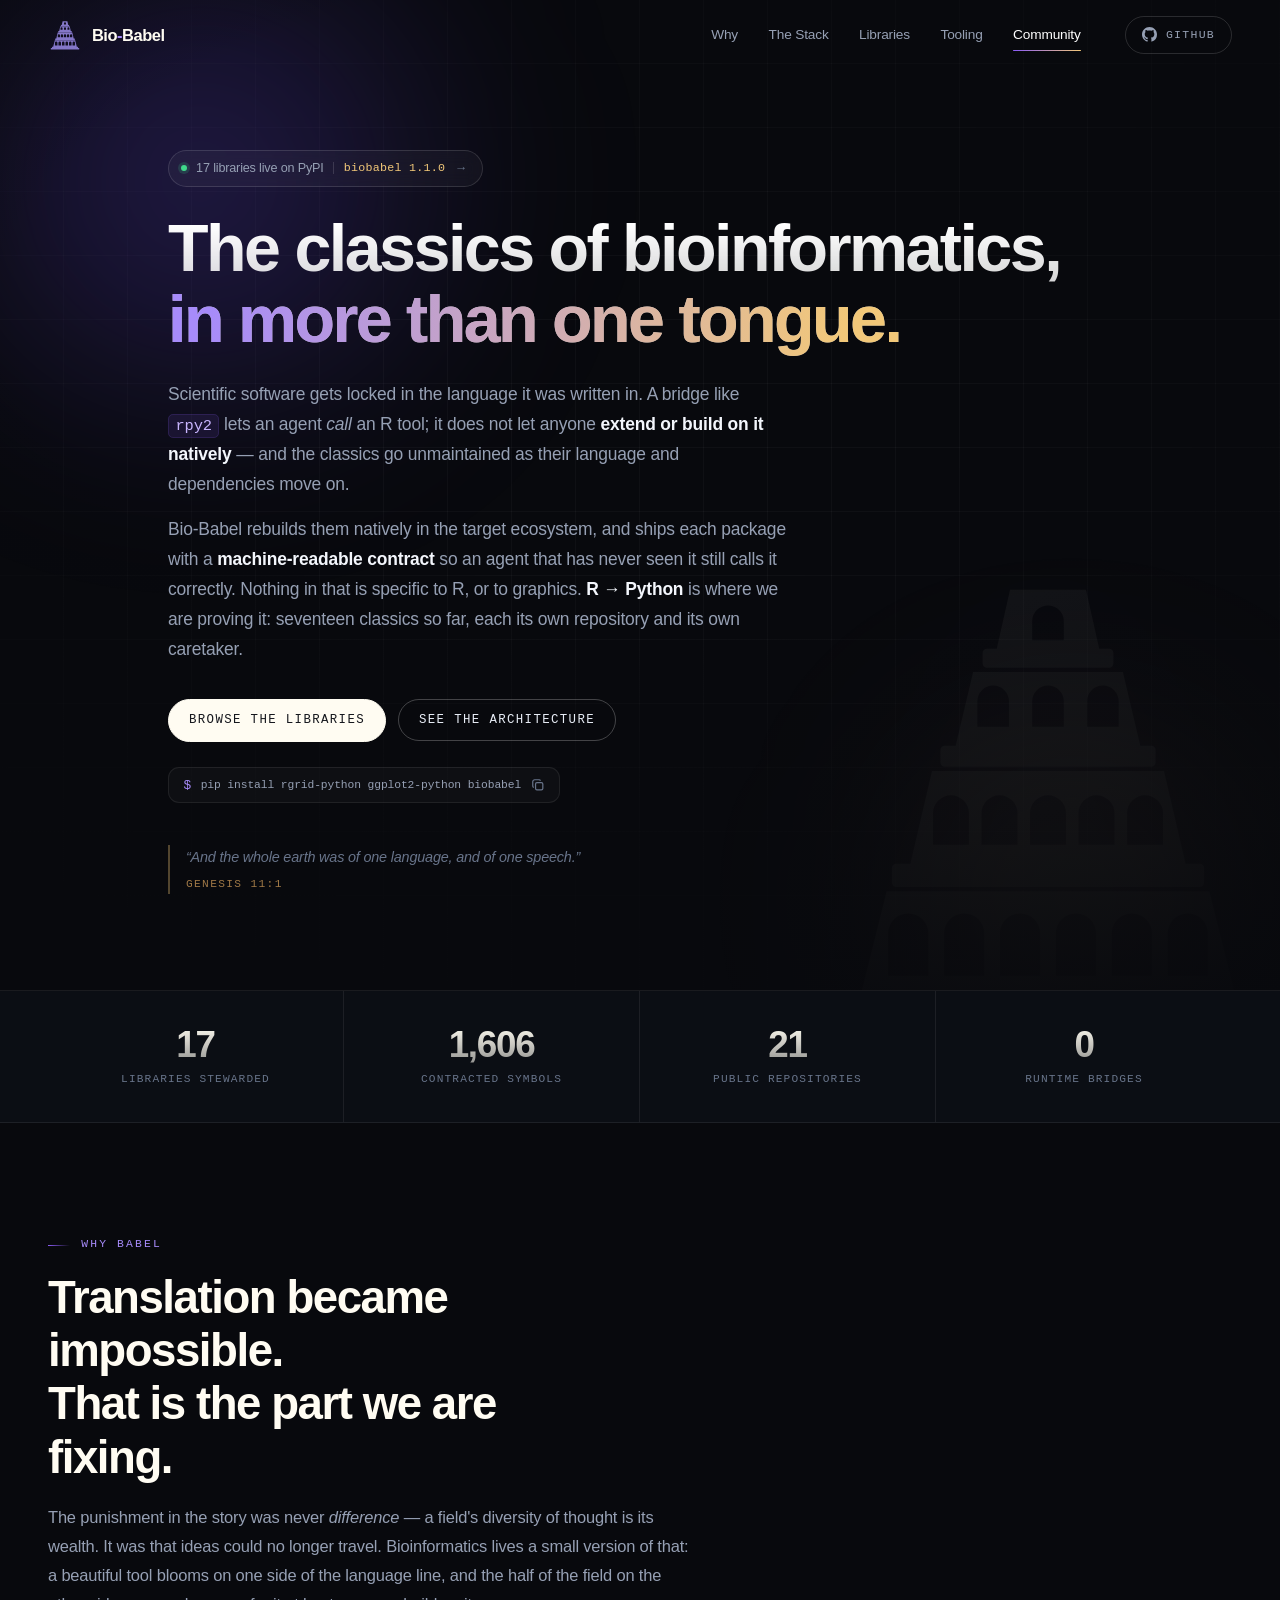
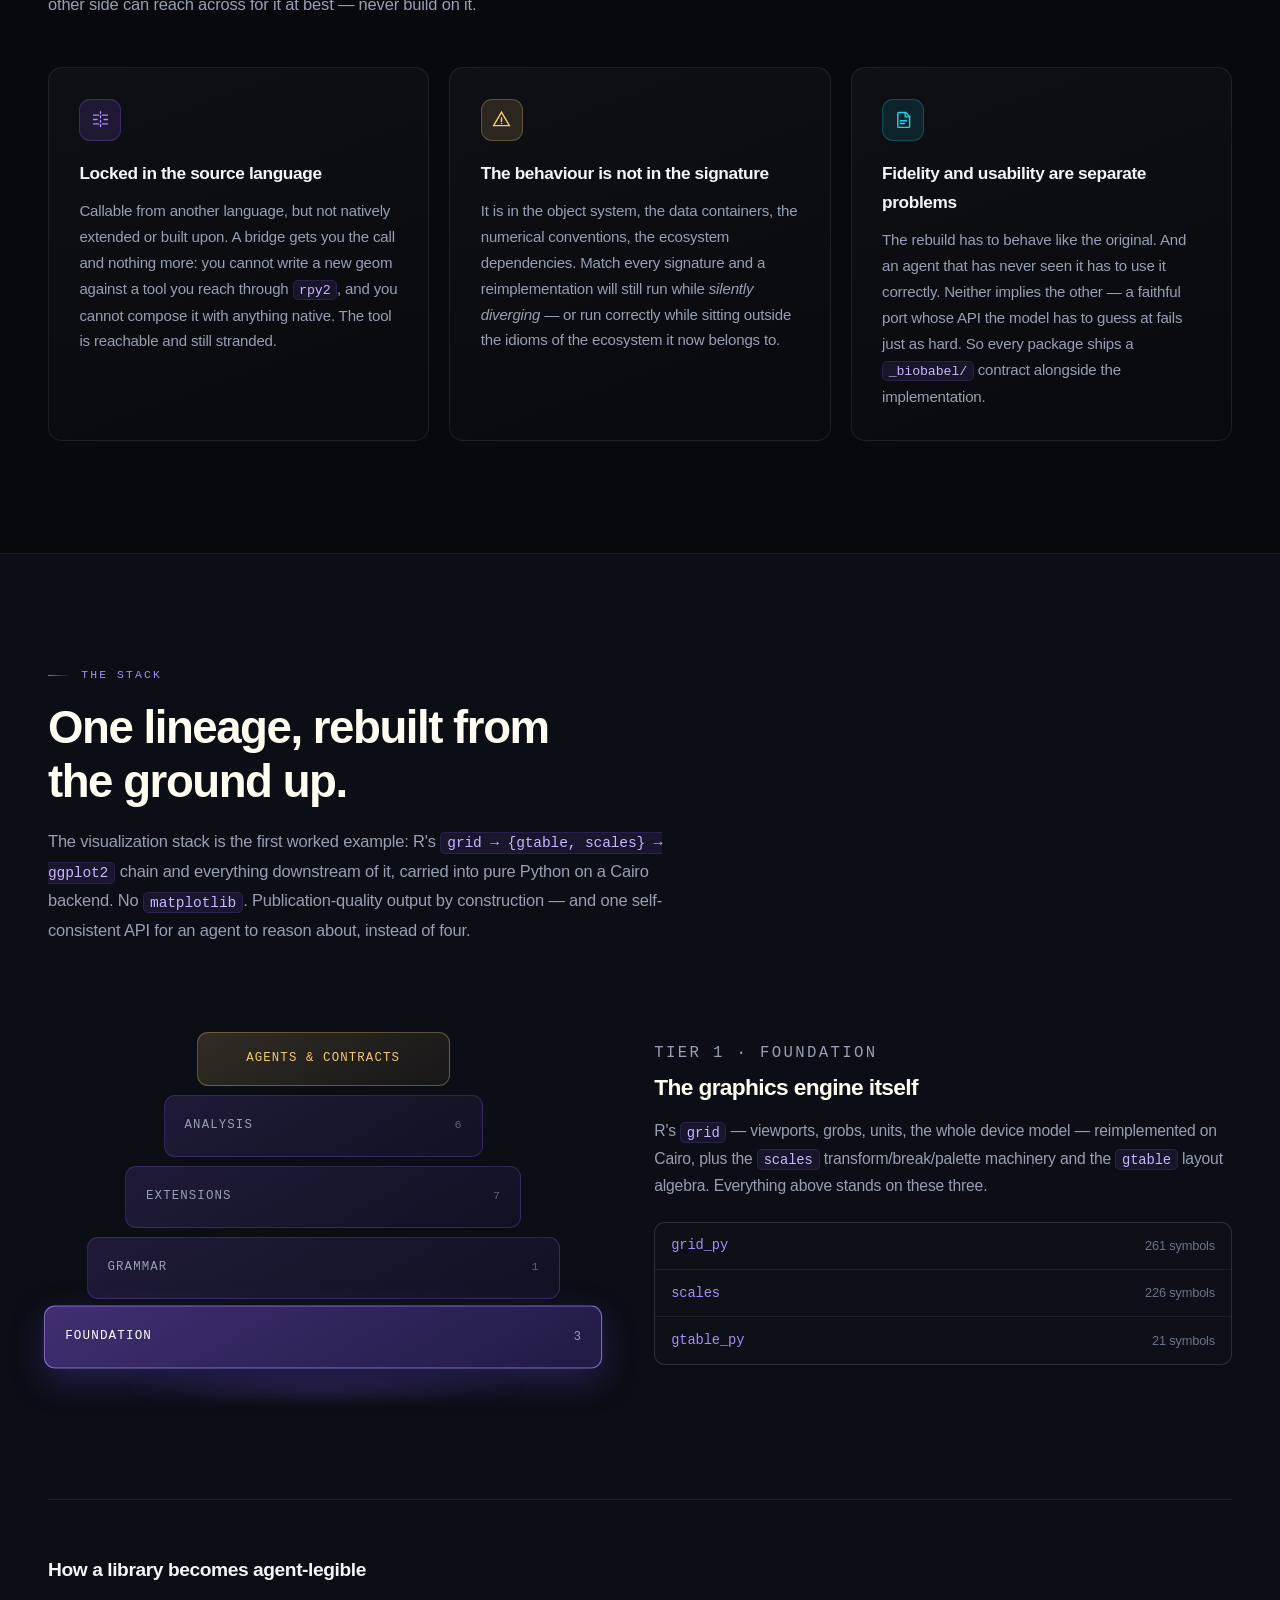
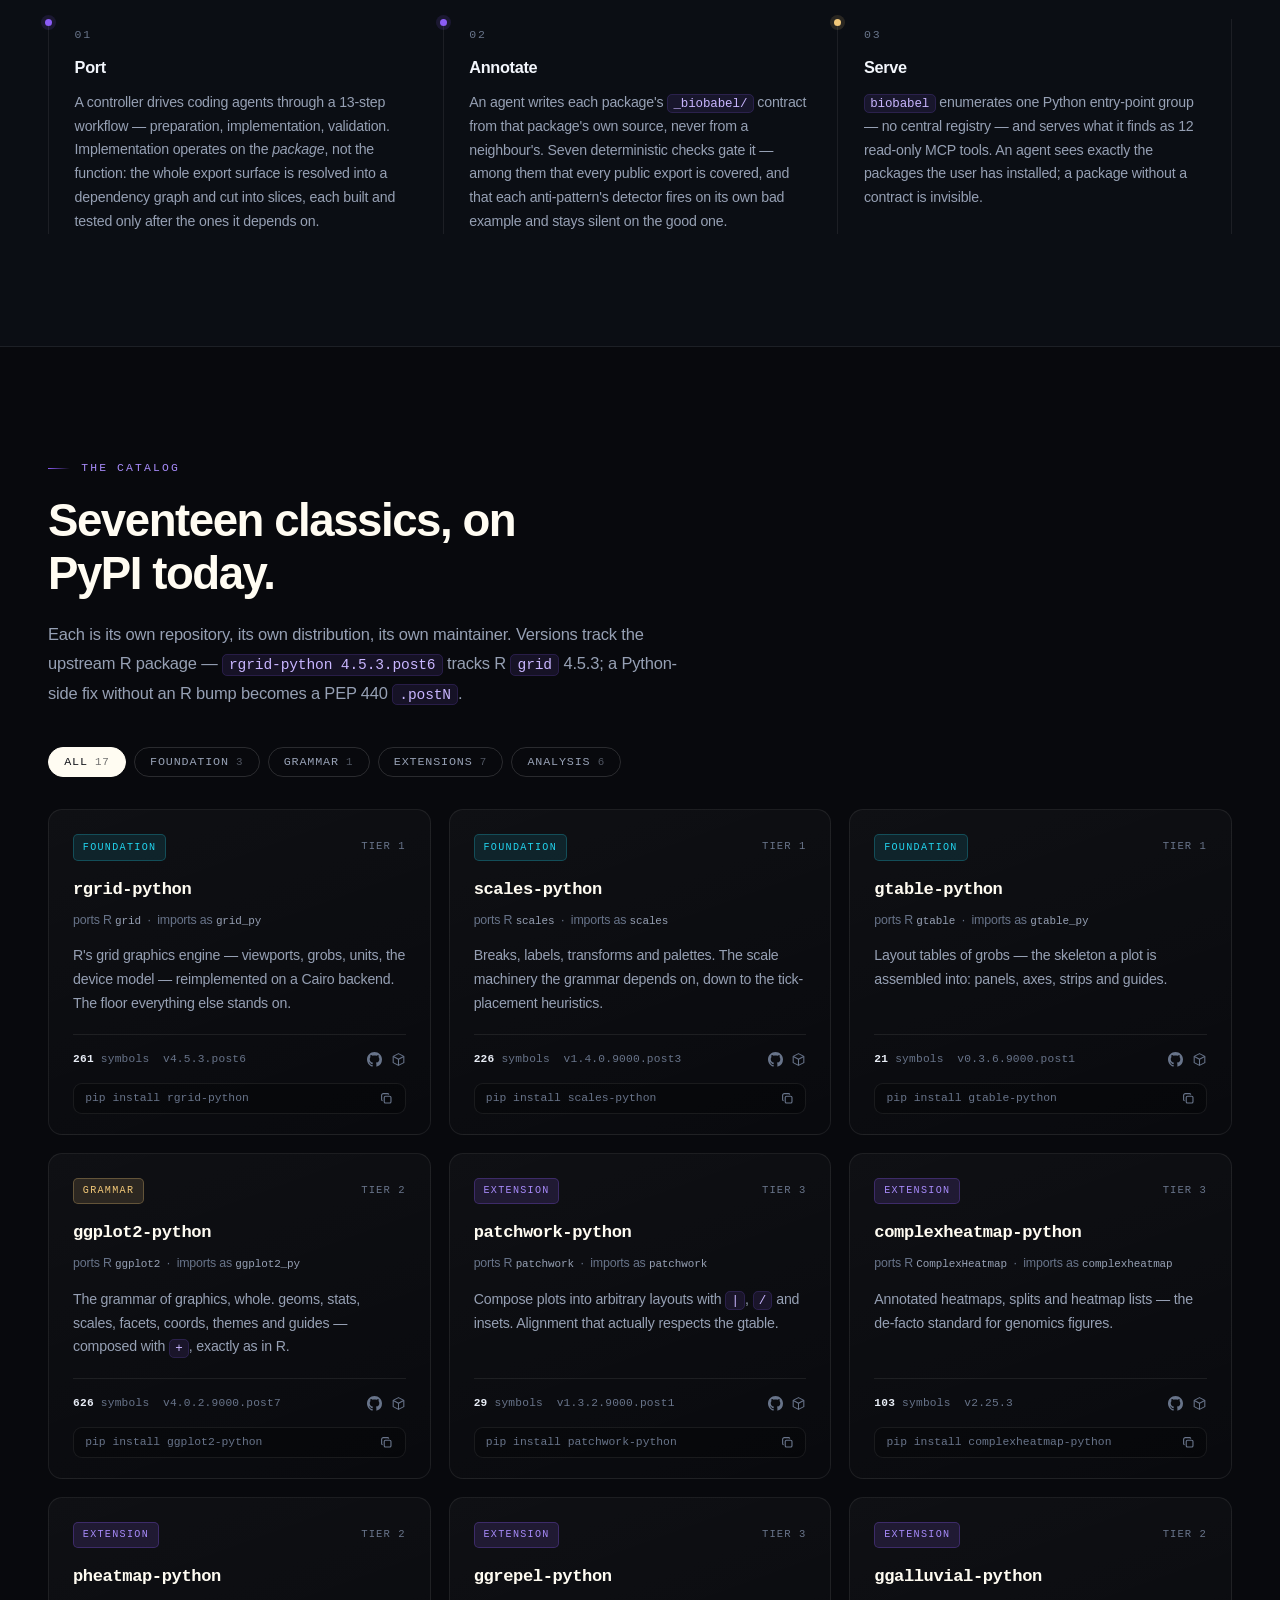
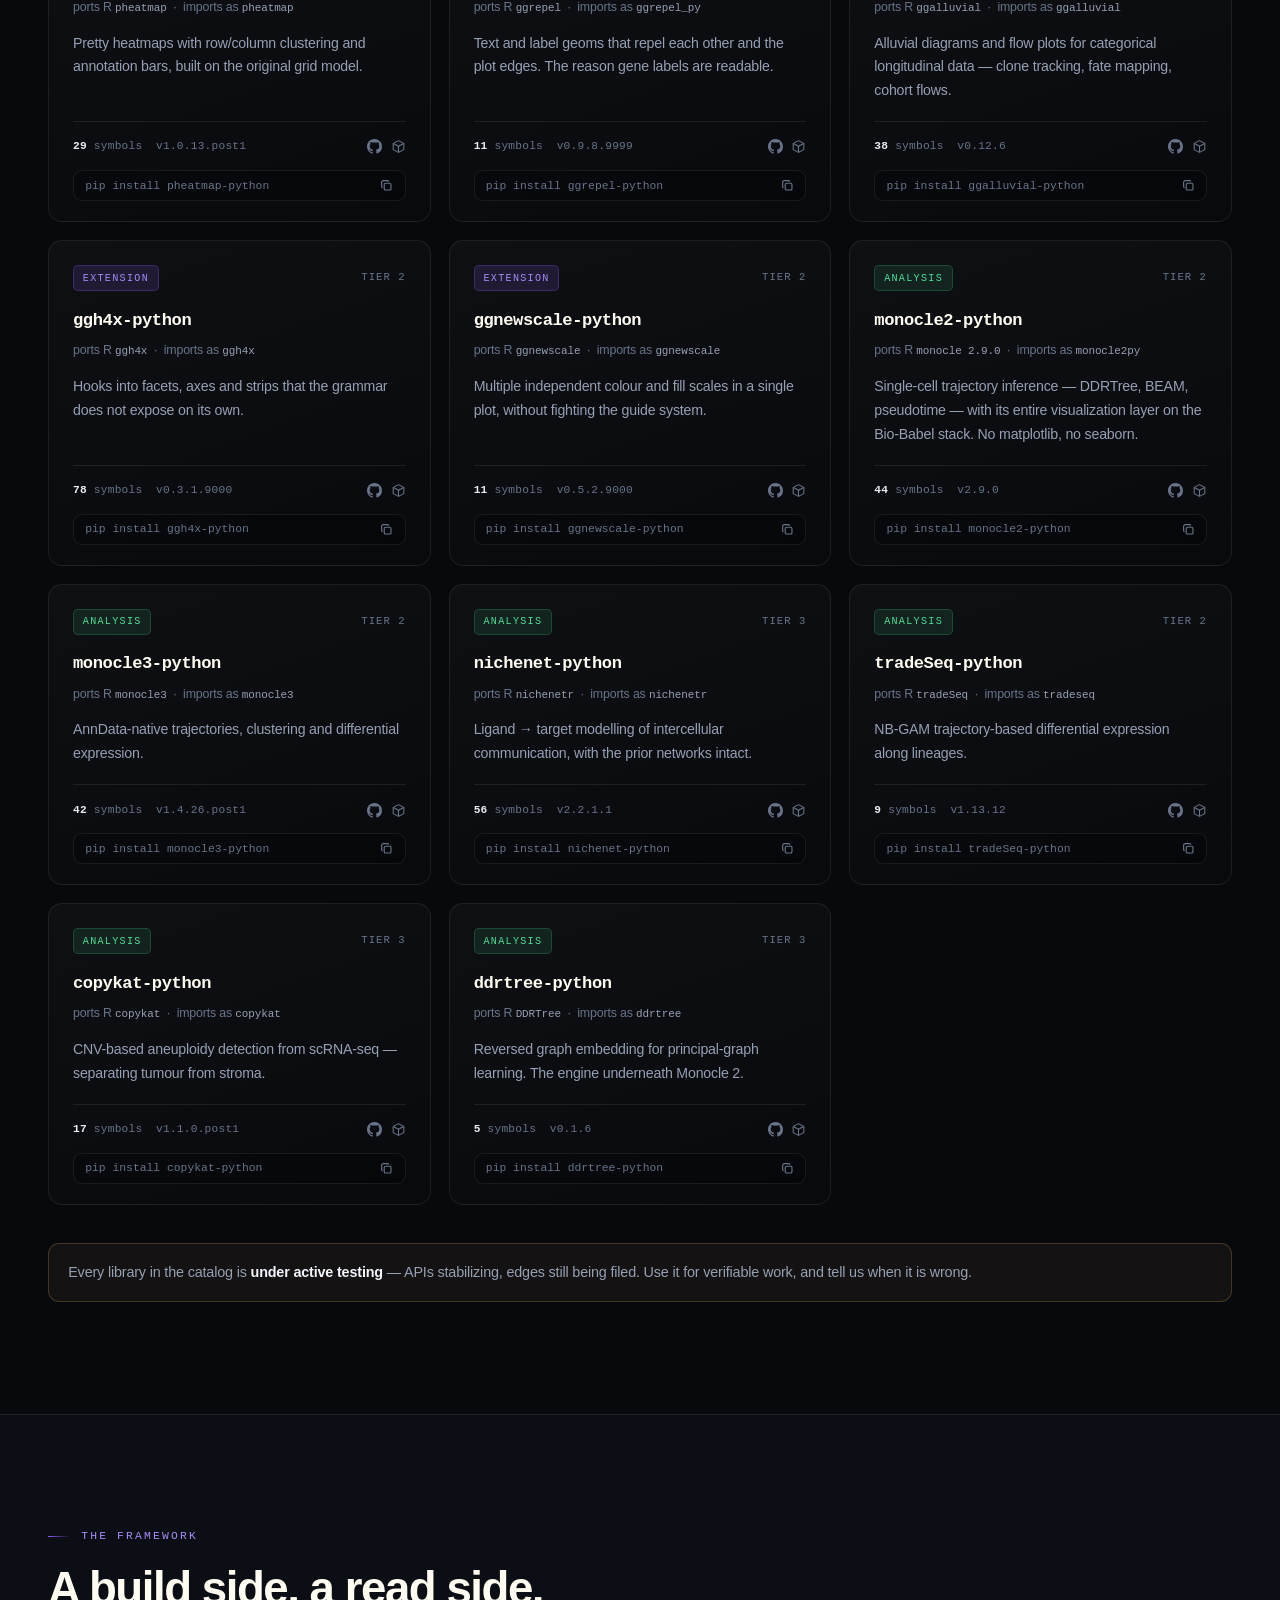
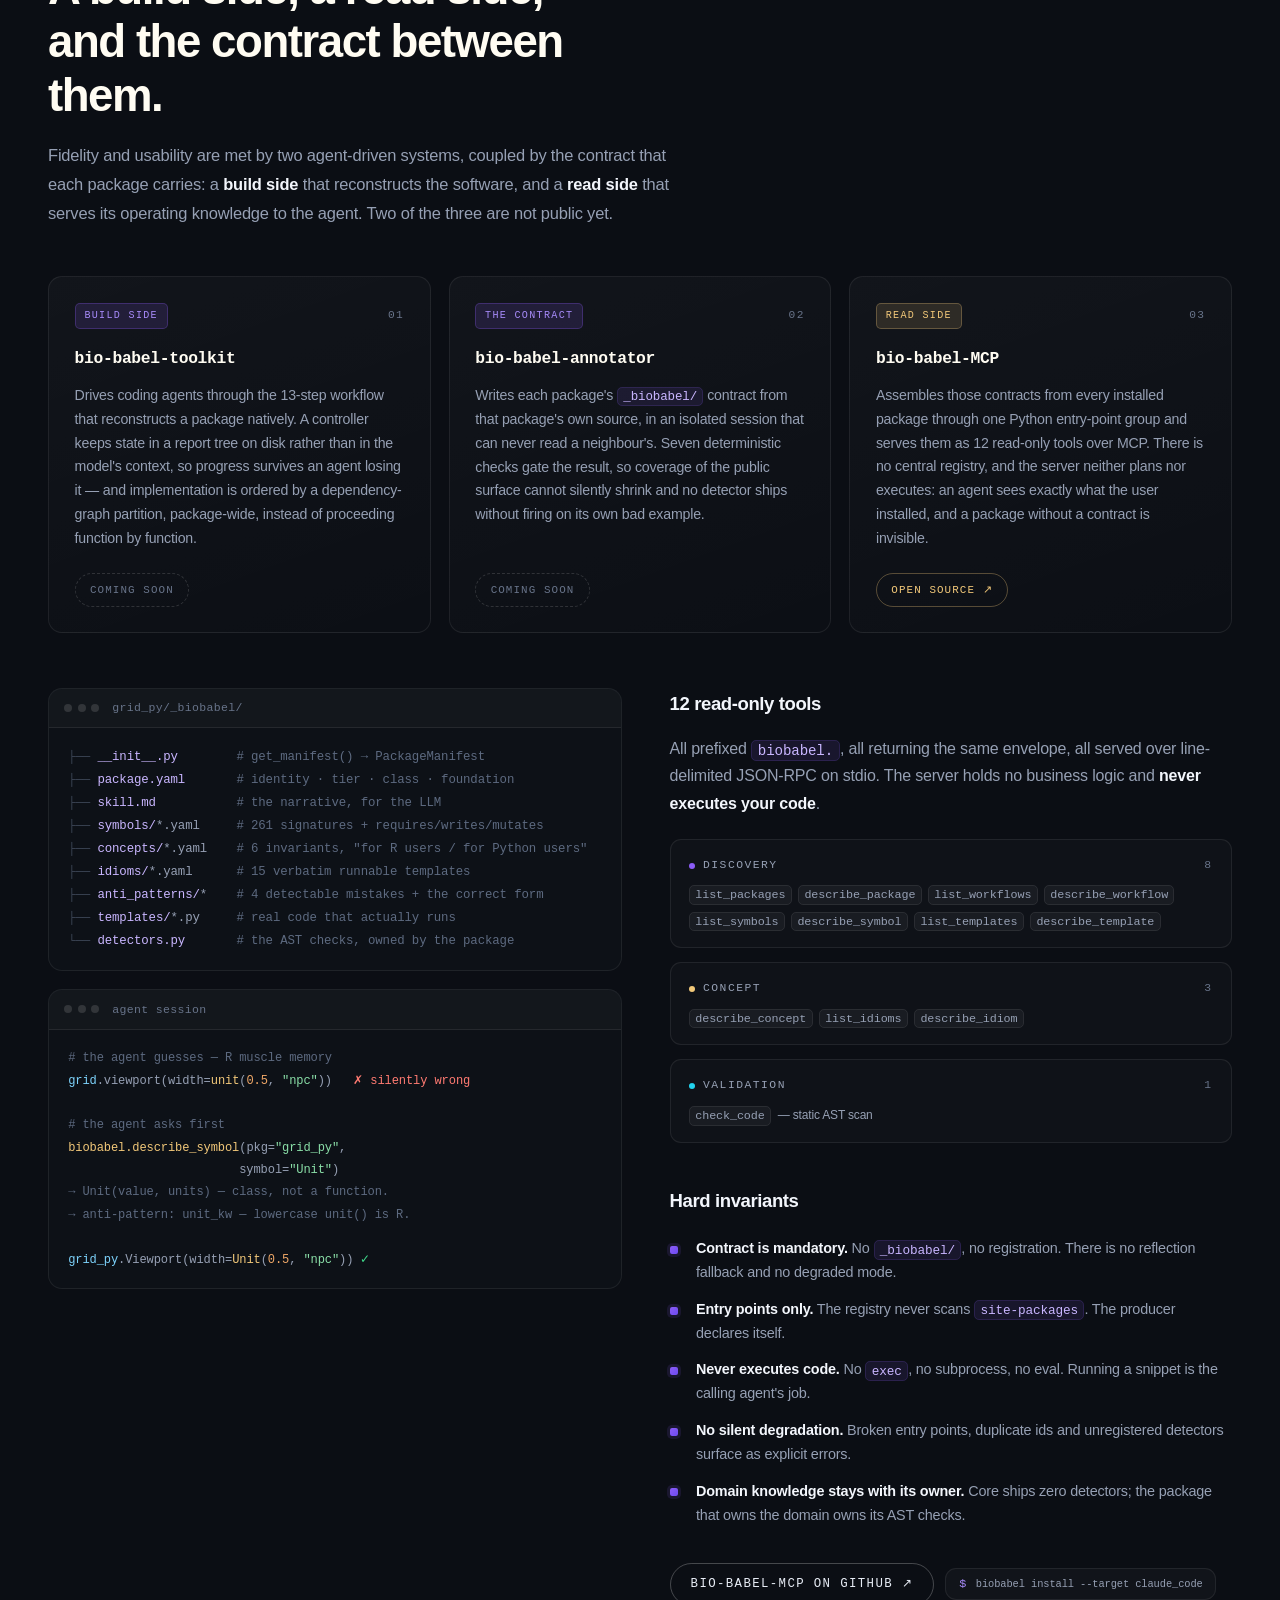
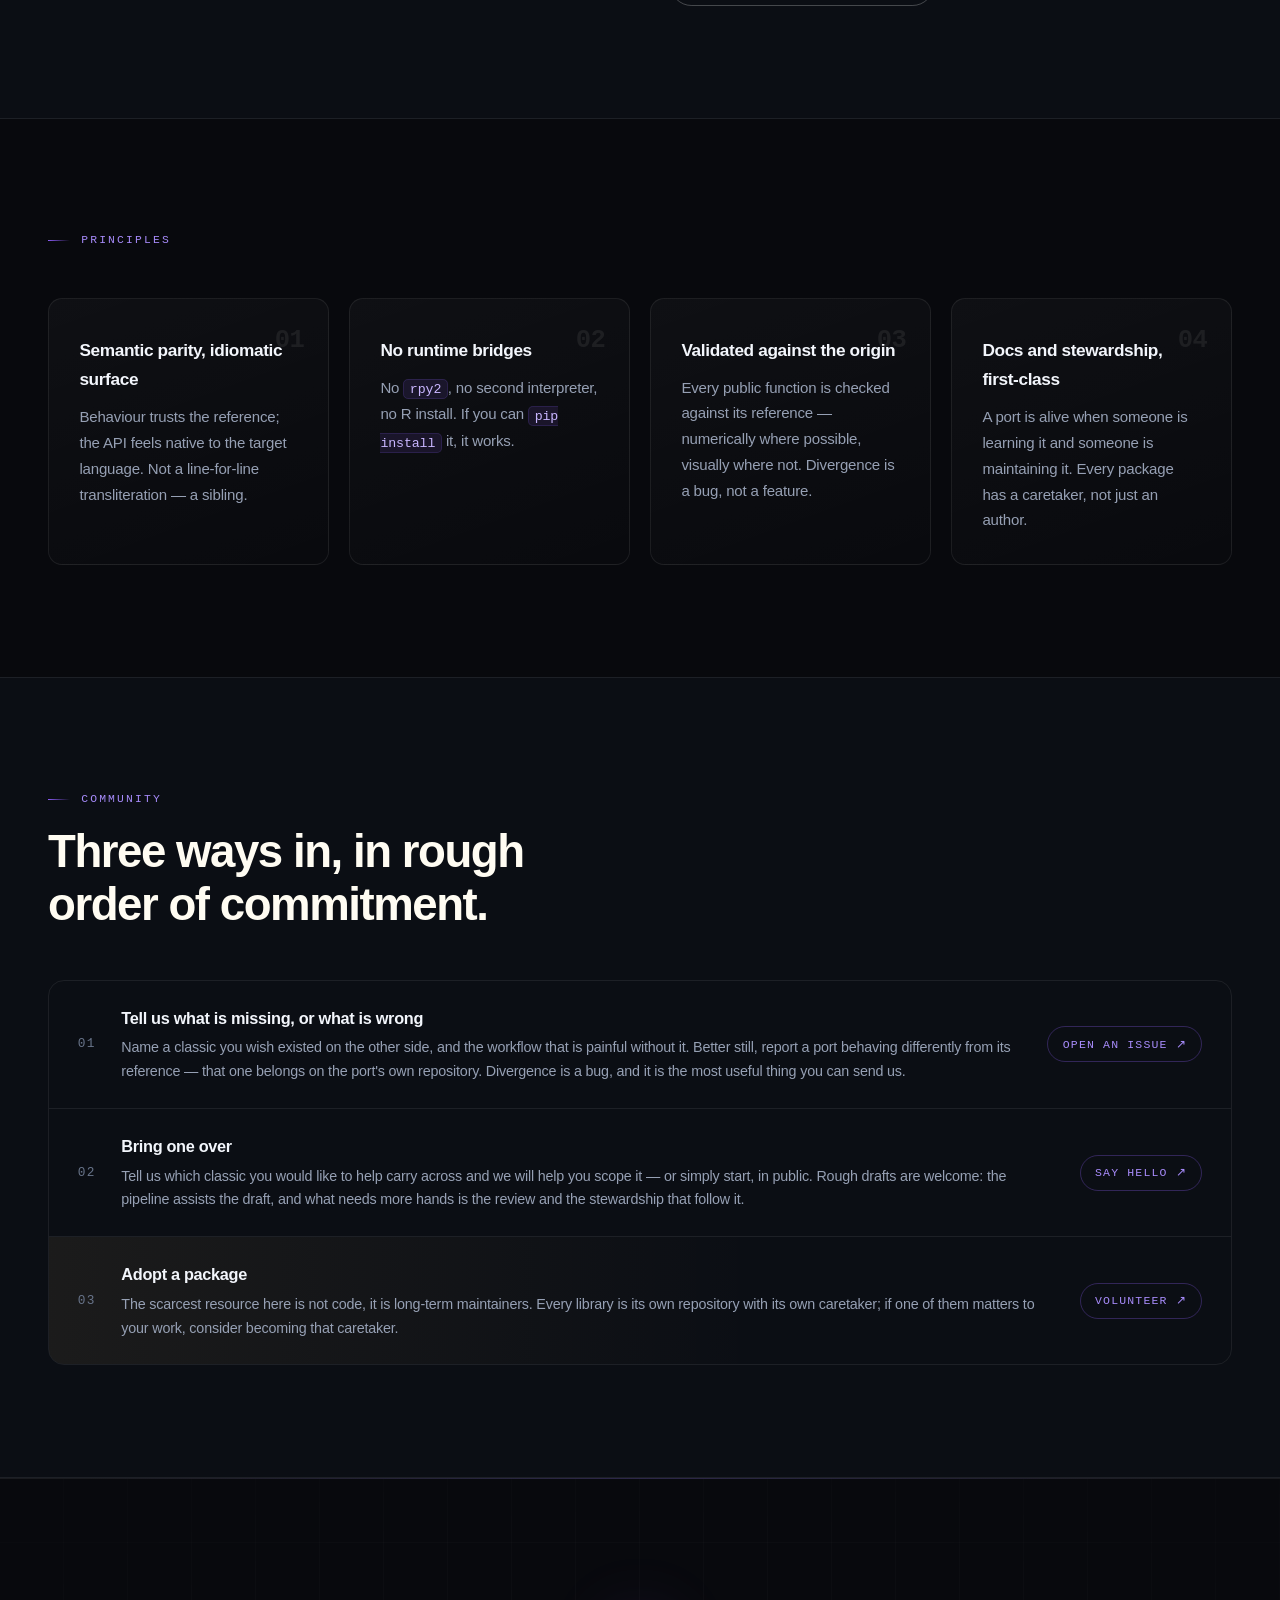
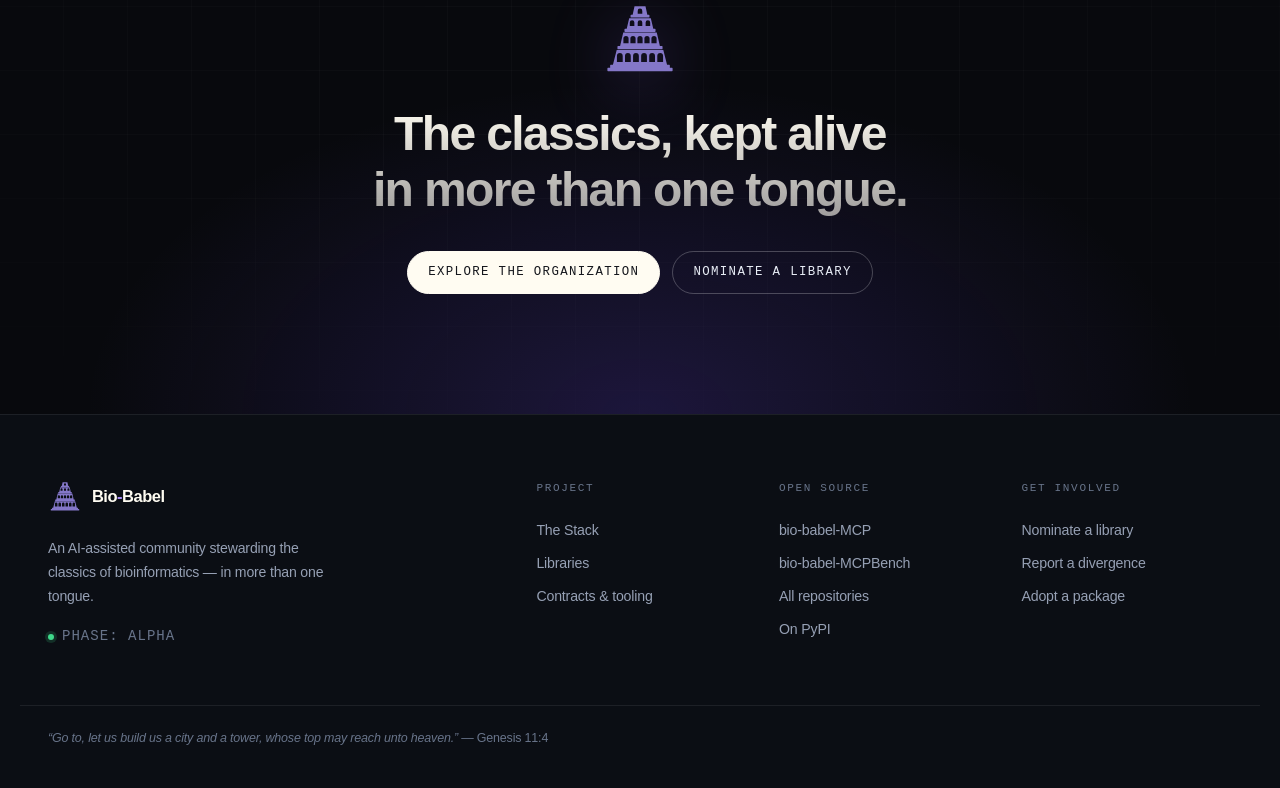
==== commit 93b15123: "init commit" ====
--- a/index.html
+++ b/index.html
@@ -1014,7 +1014,7 @@
         <span class="brand__word">Bio<i>-</i>Babel</span>
       </a>
       <p>An AI-assisted community stewarding the classics of bioinformatics — in more than one tongue.</p>
-      <p class="foot__status"><span class="pill__dot"></span> Phase: alpha · started April 2026</p>
+      <p class="foot__status"><span class="pill__dot"></span> Phase: alpha</p>
     </div>
 
     <nav class="foot__cols" aria-label="Footer">
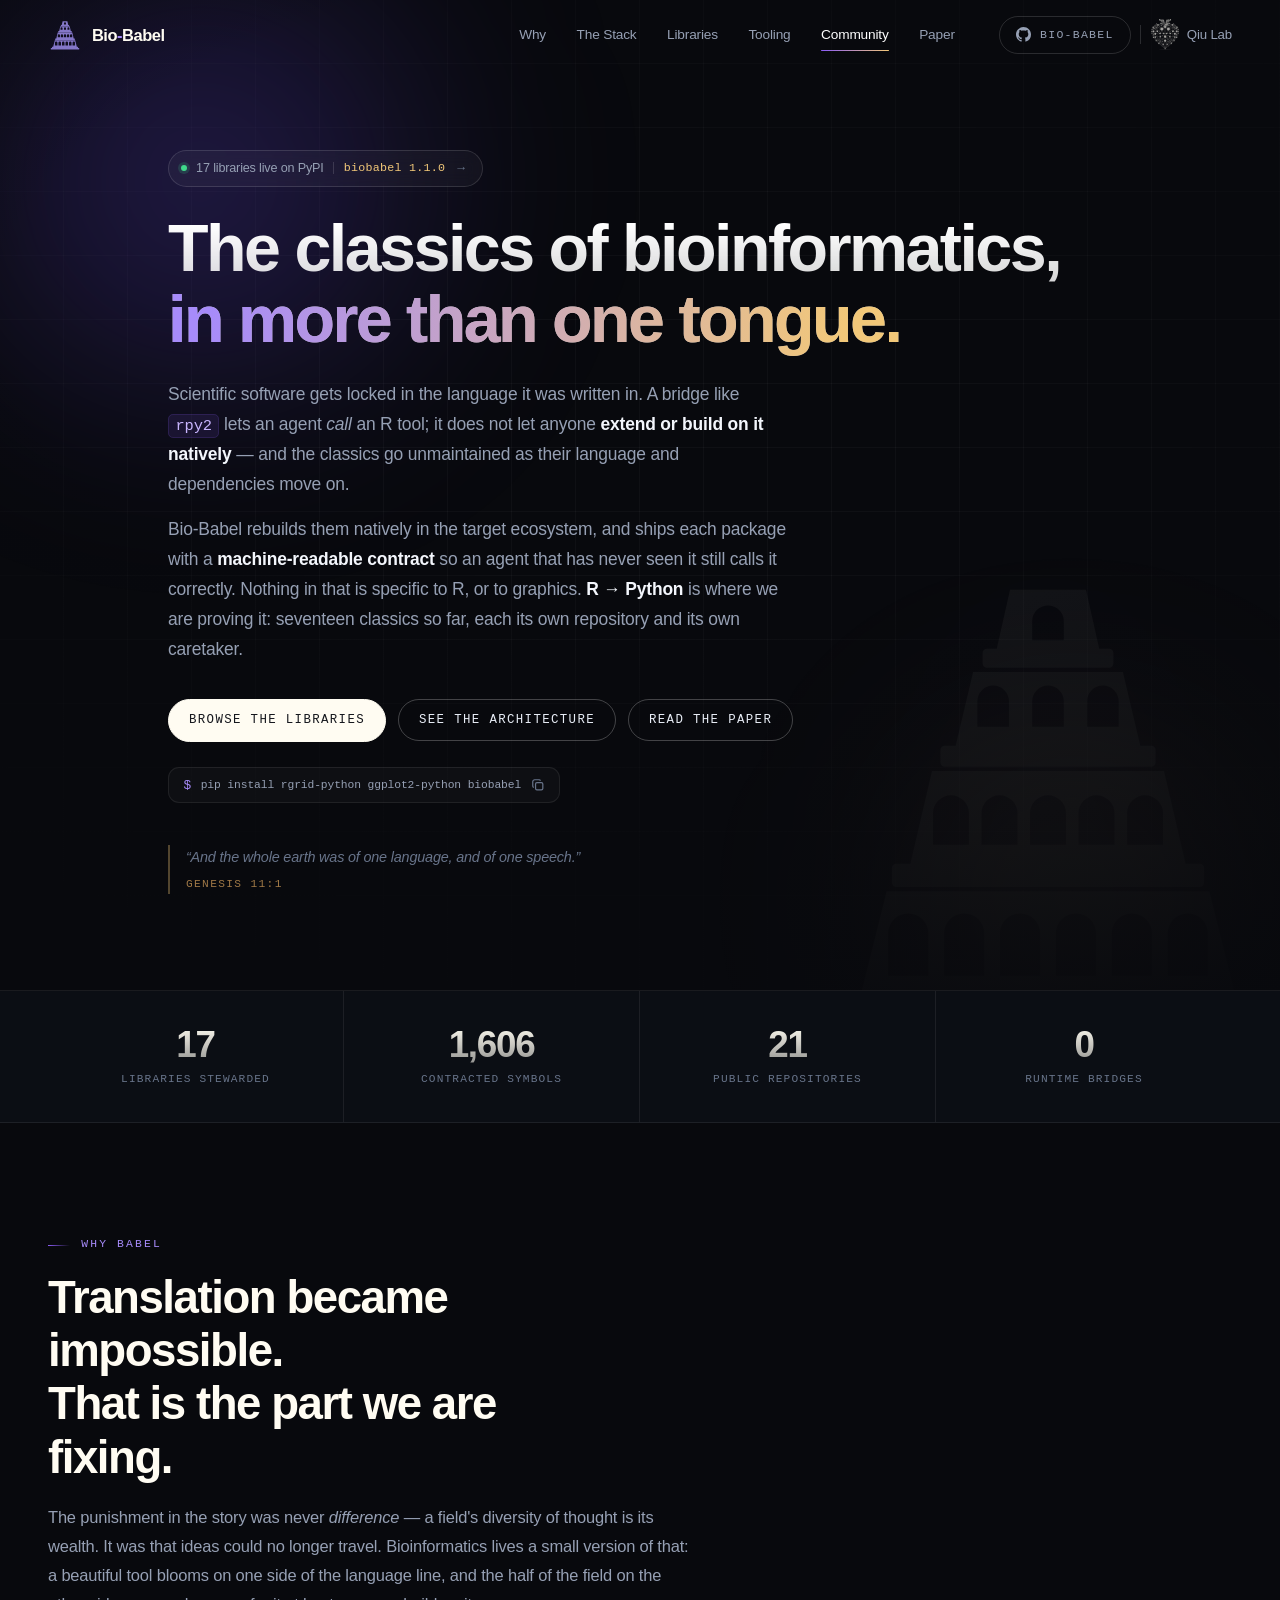
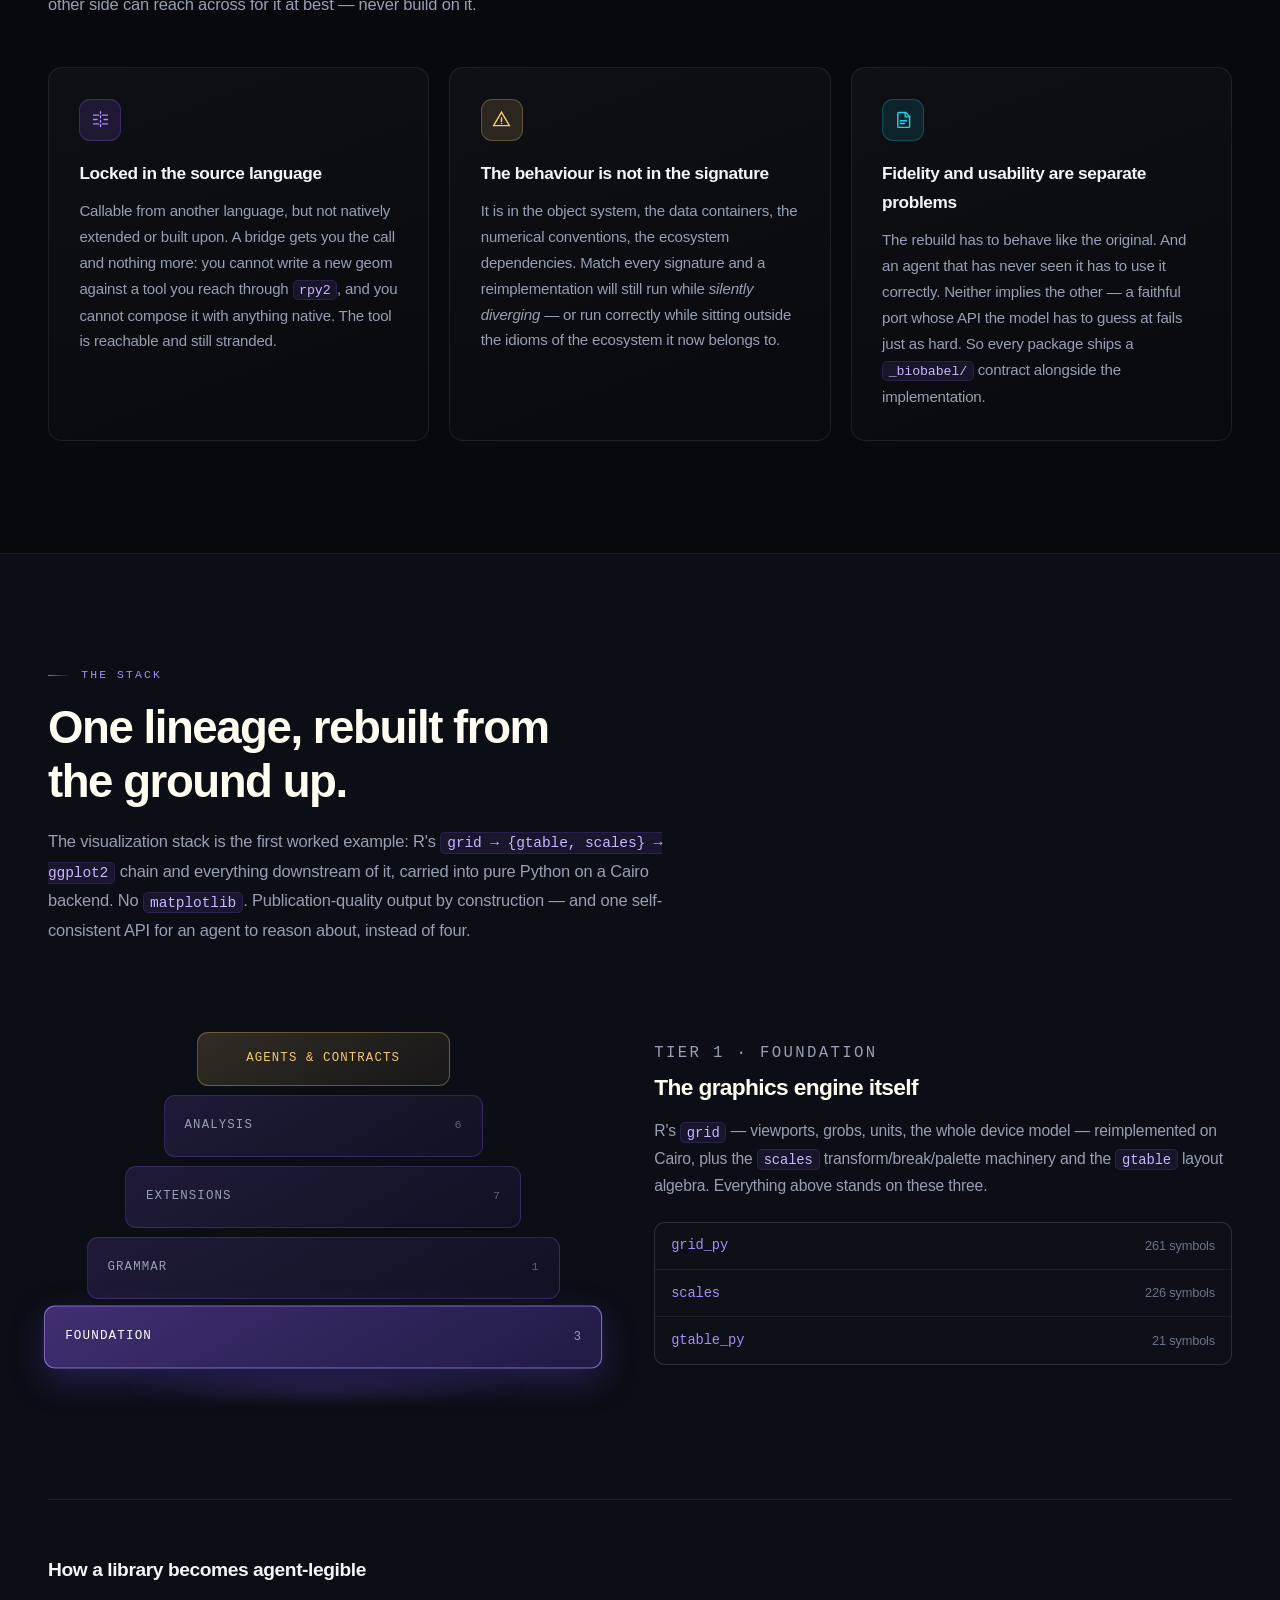
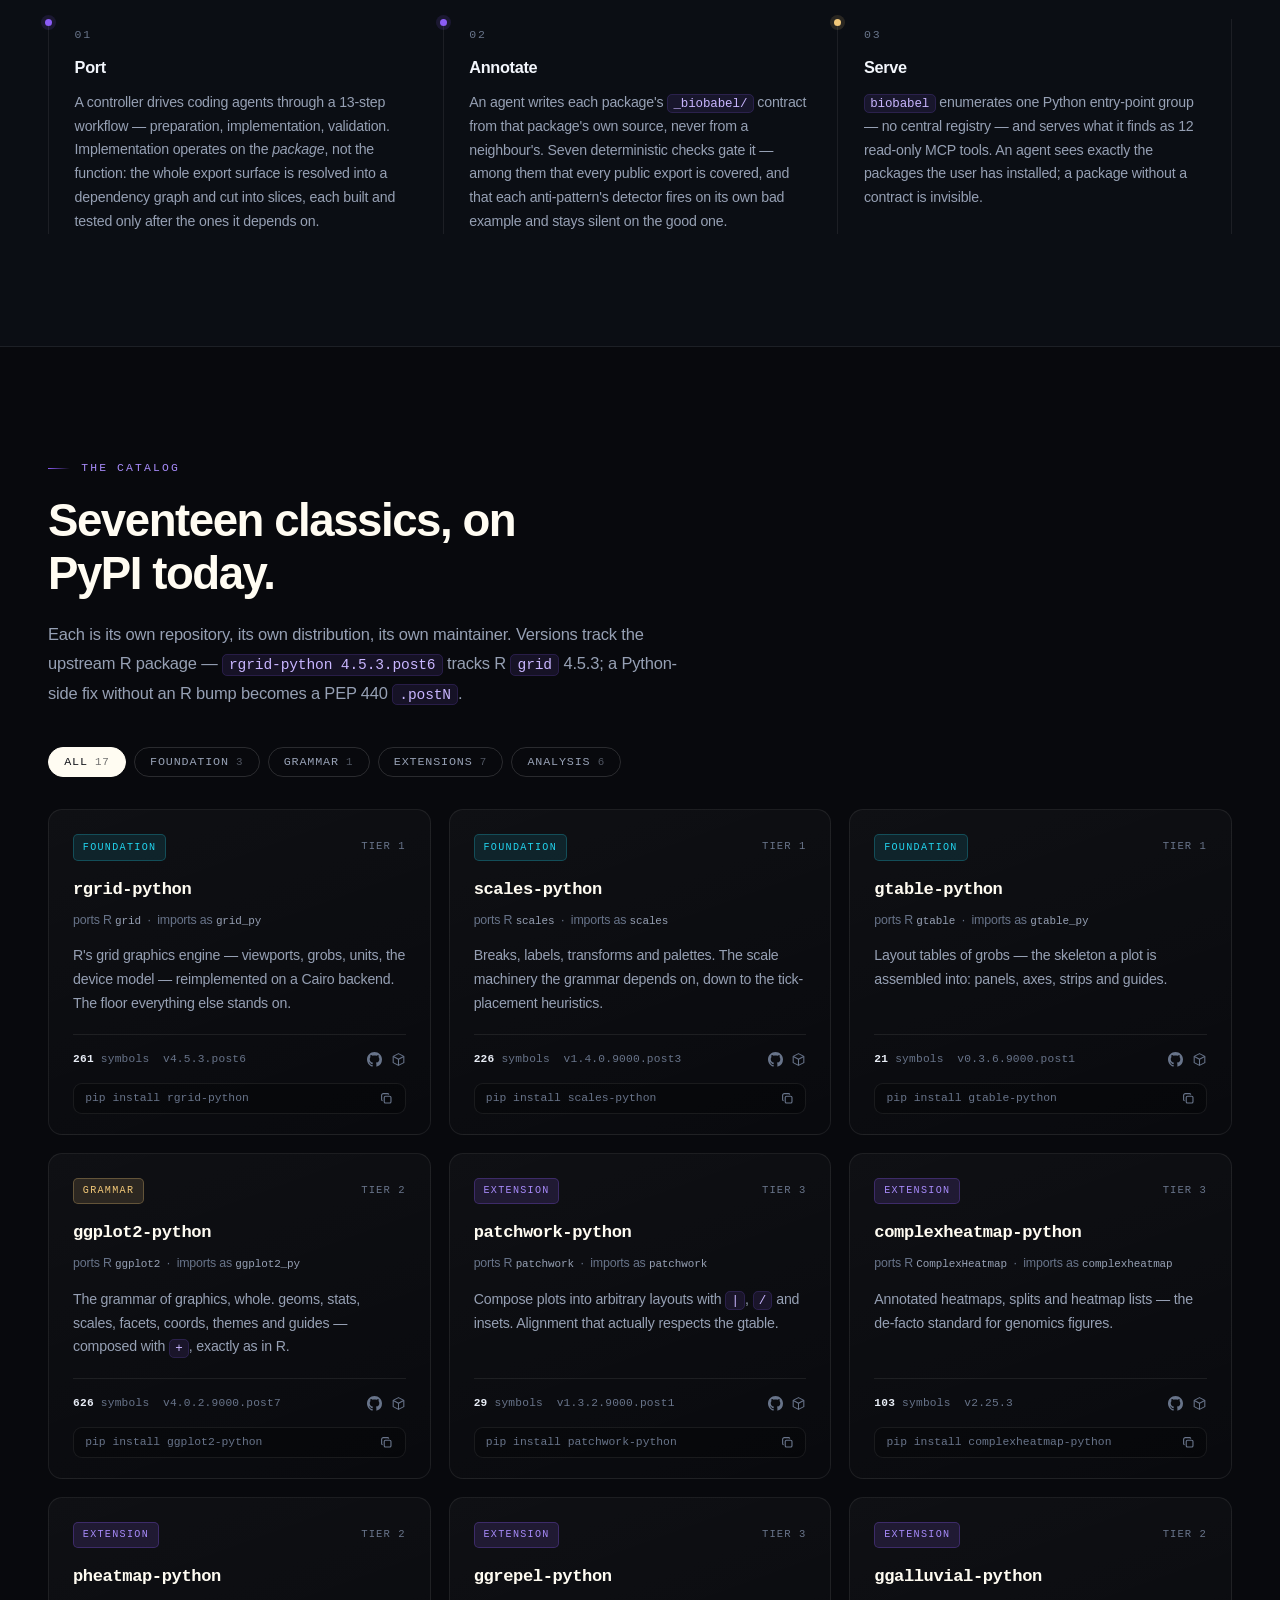
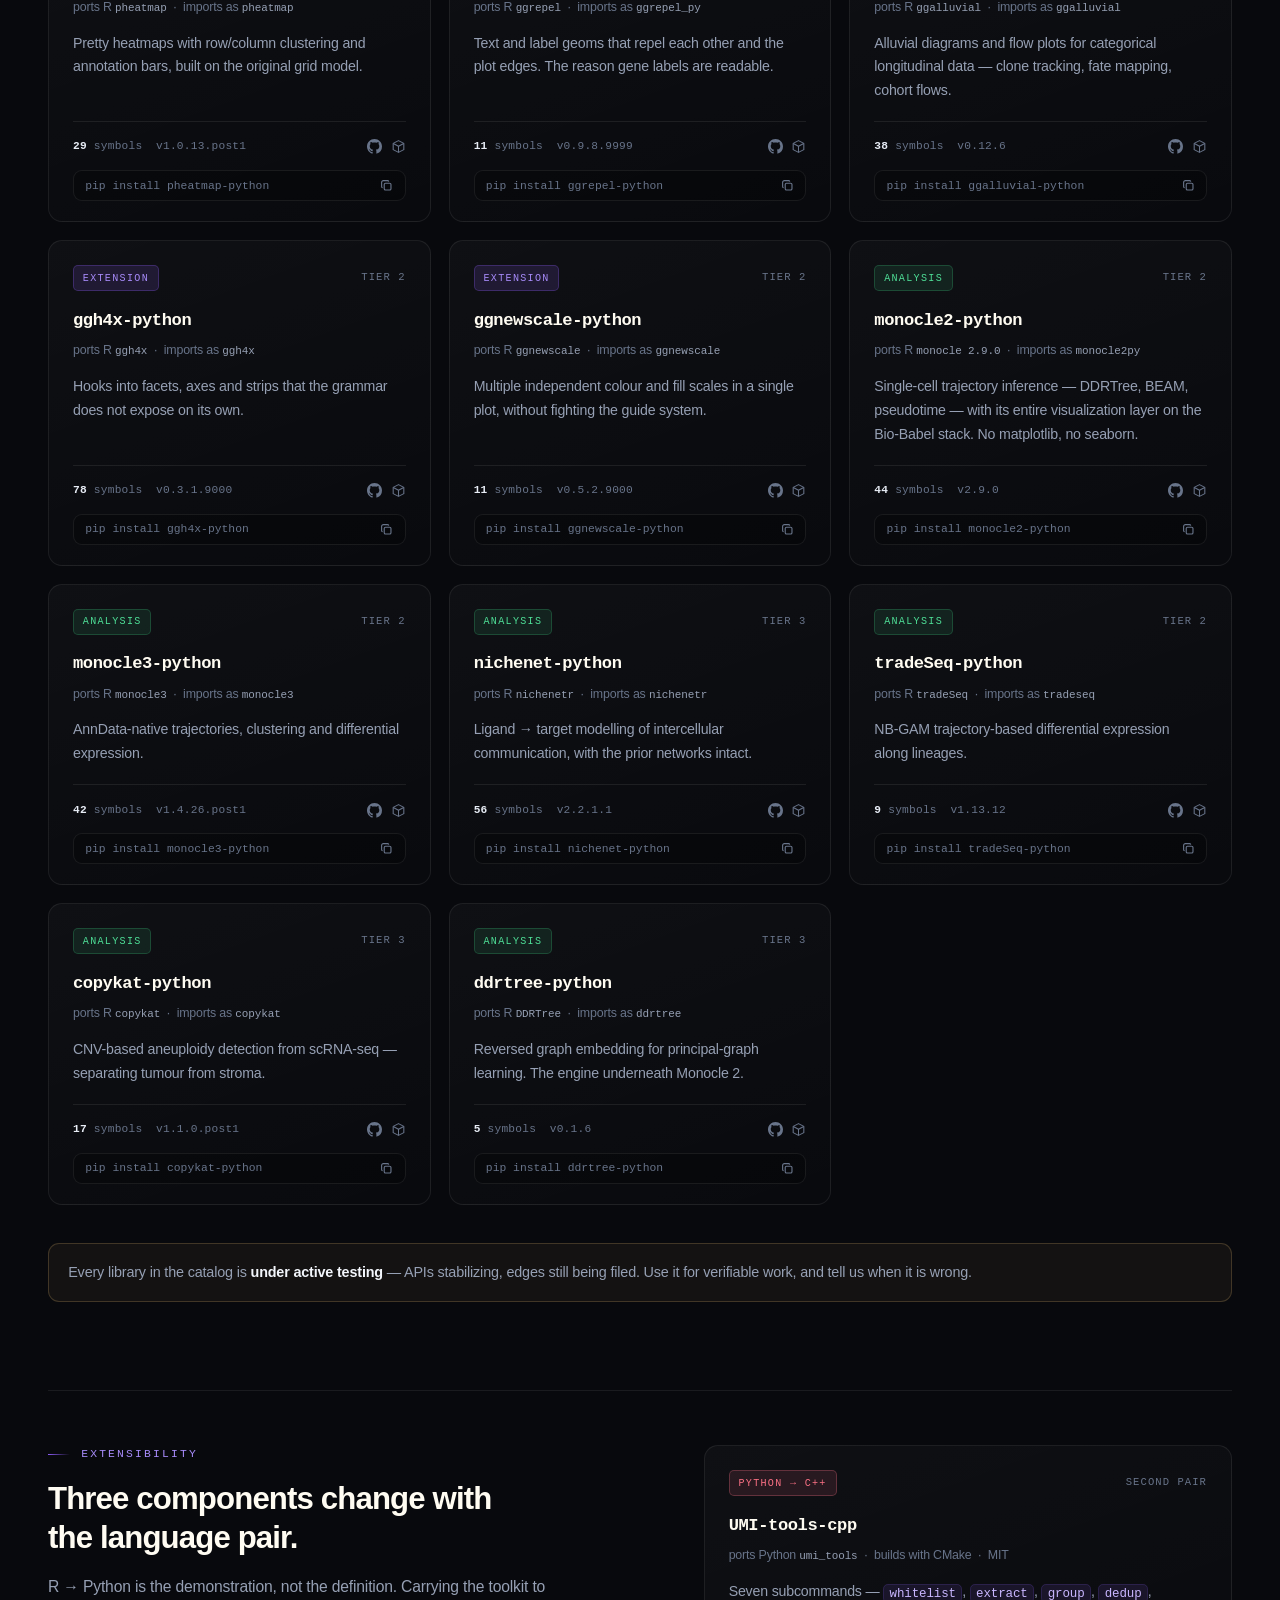
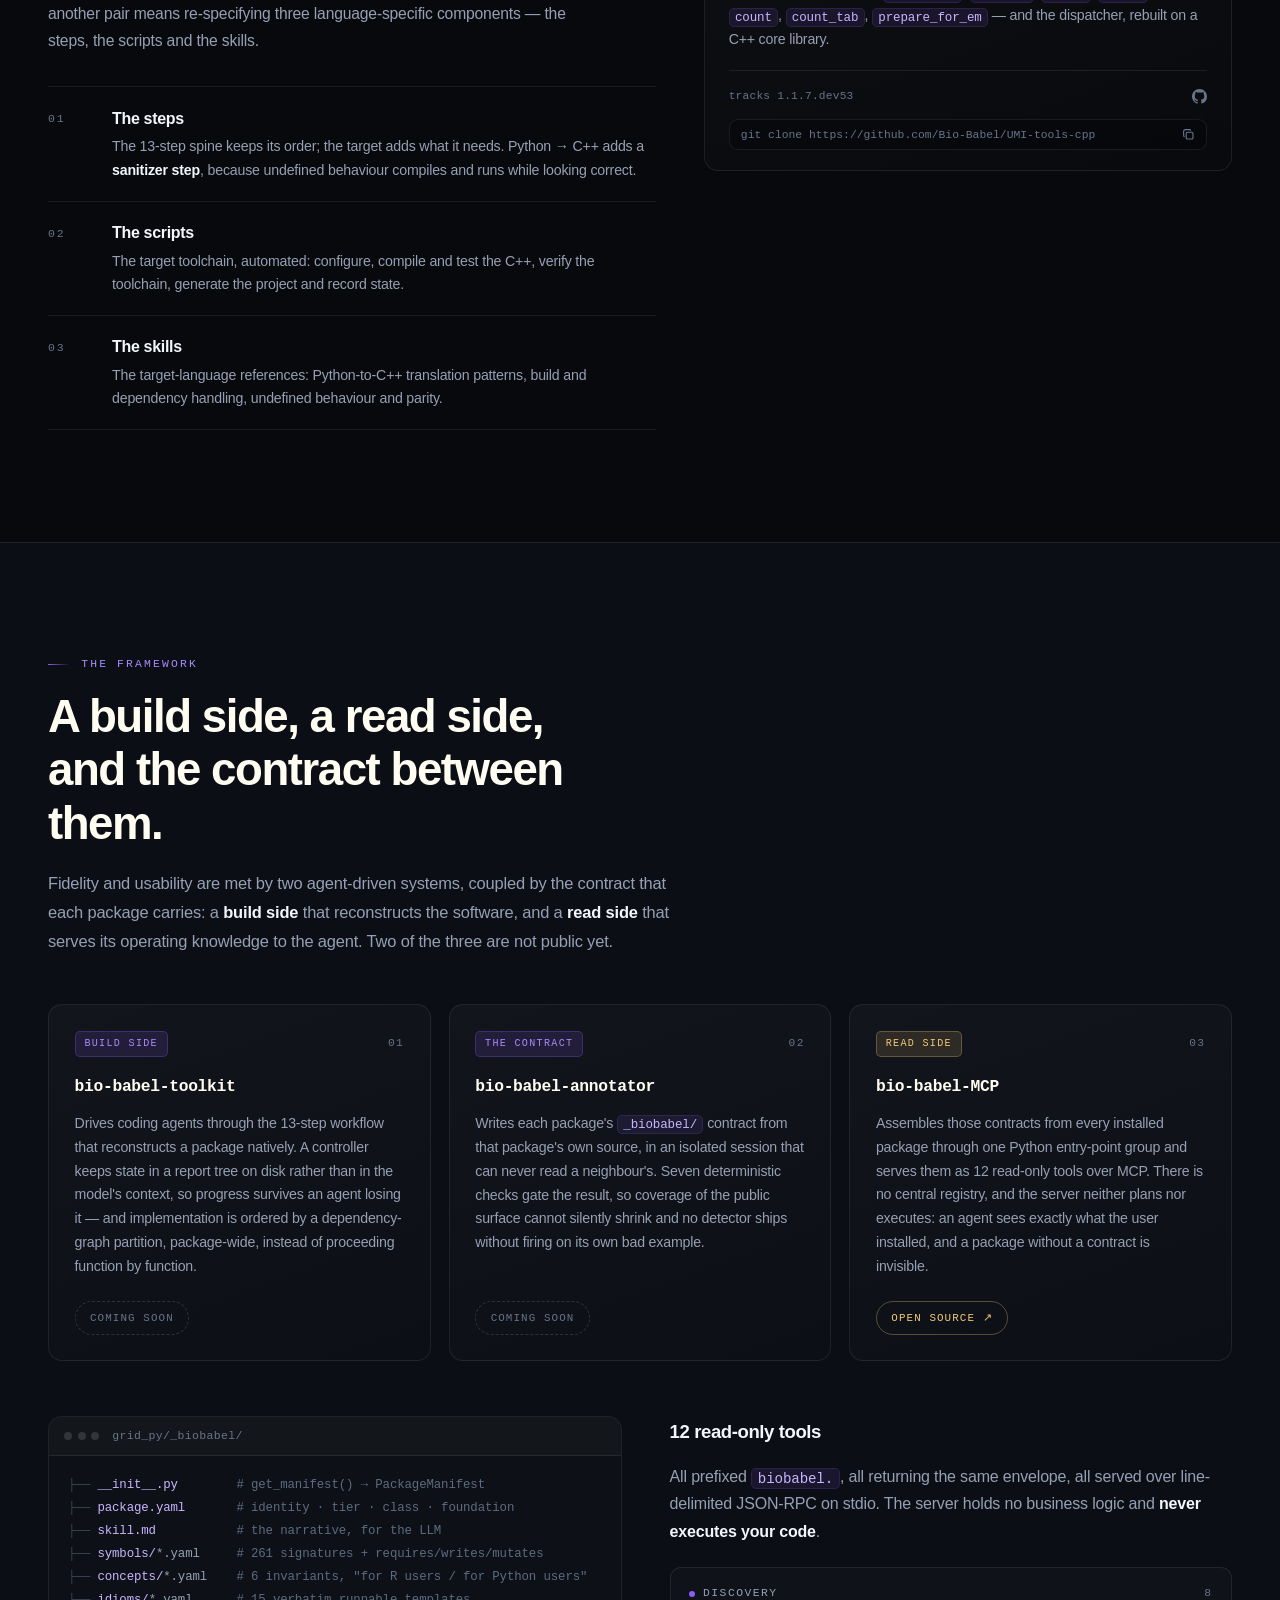
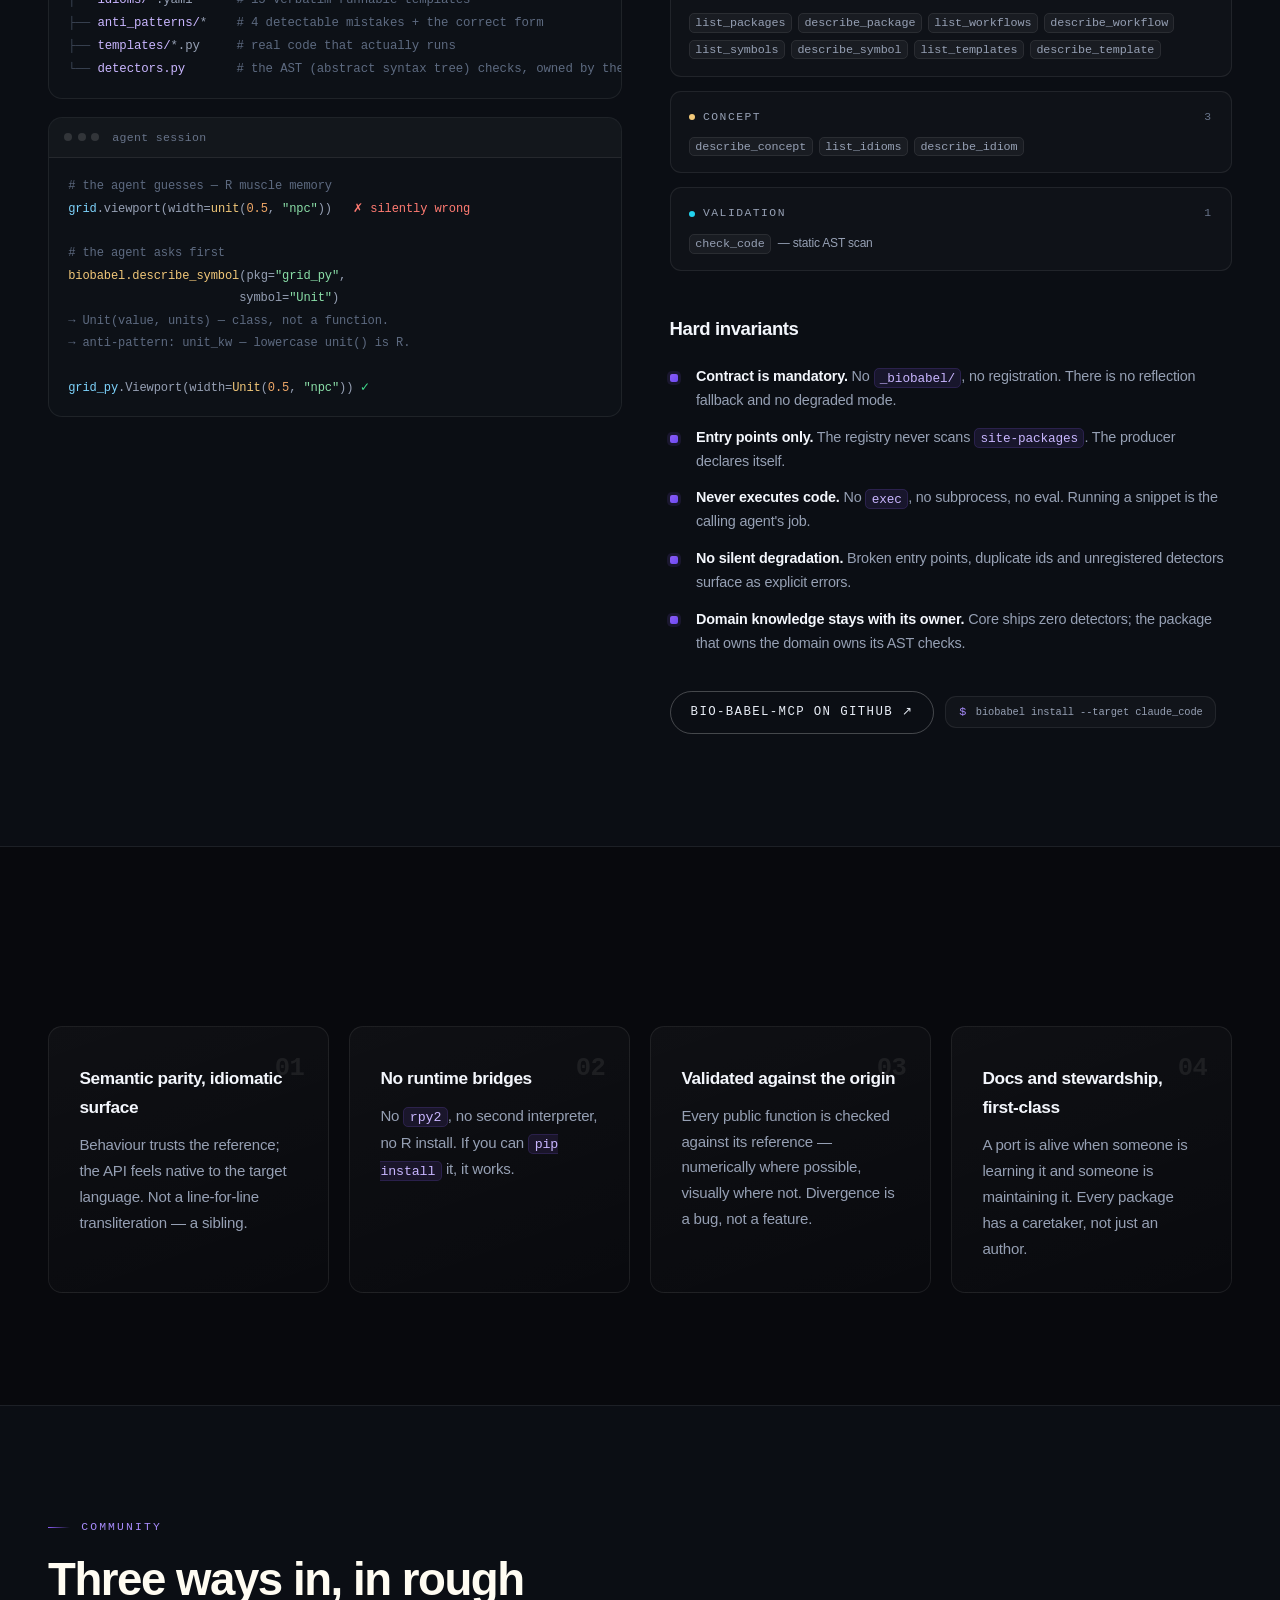
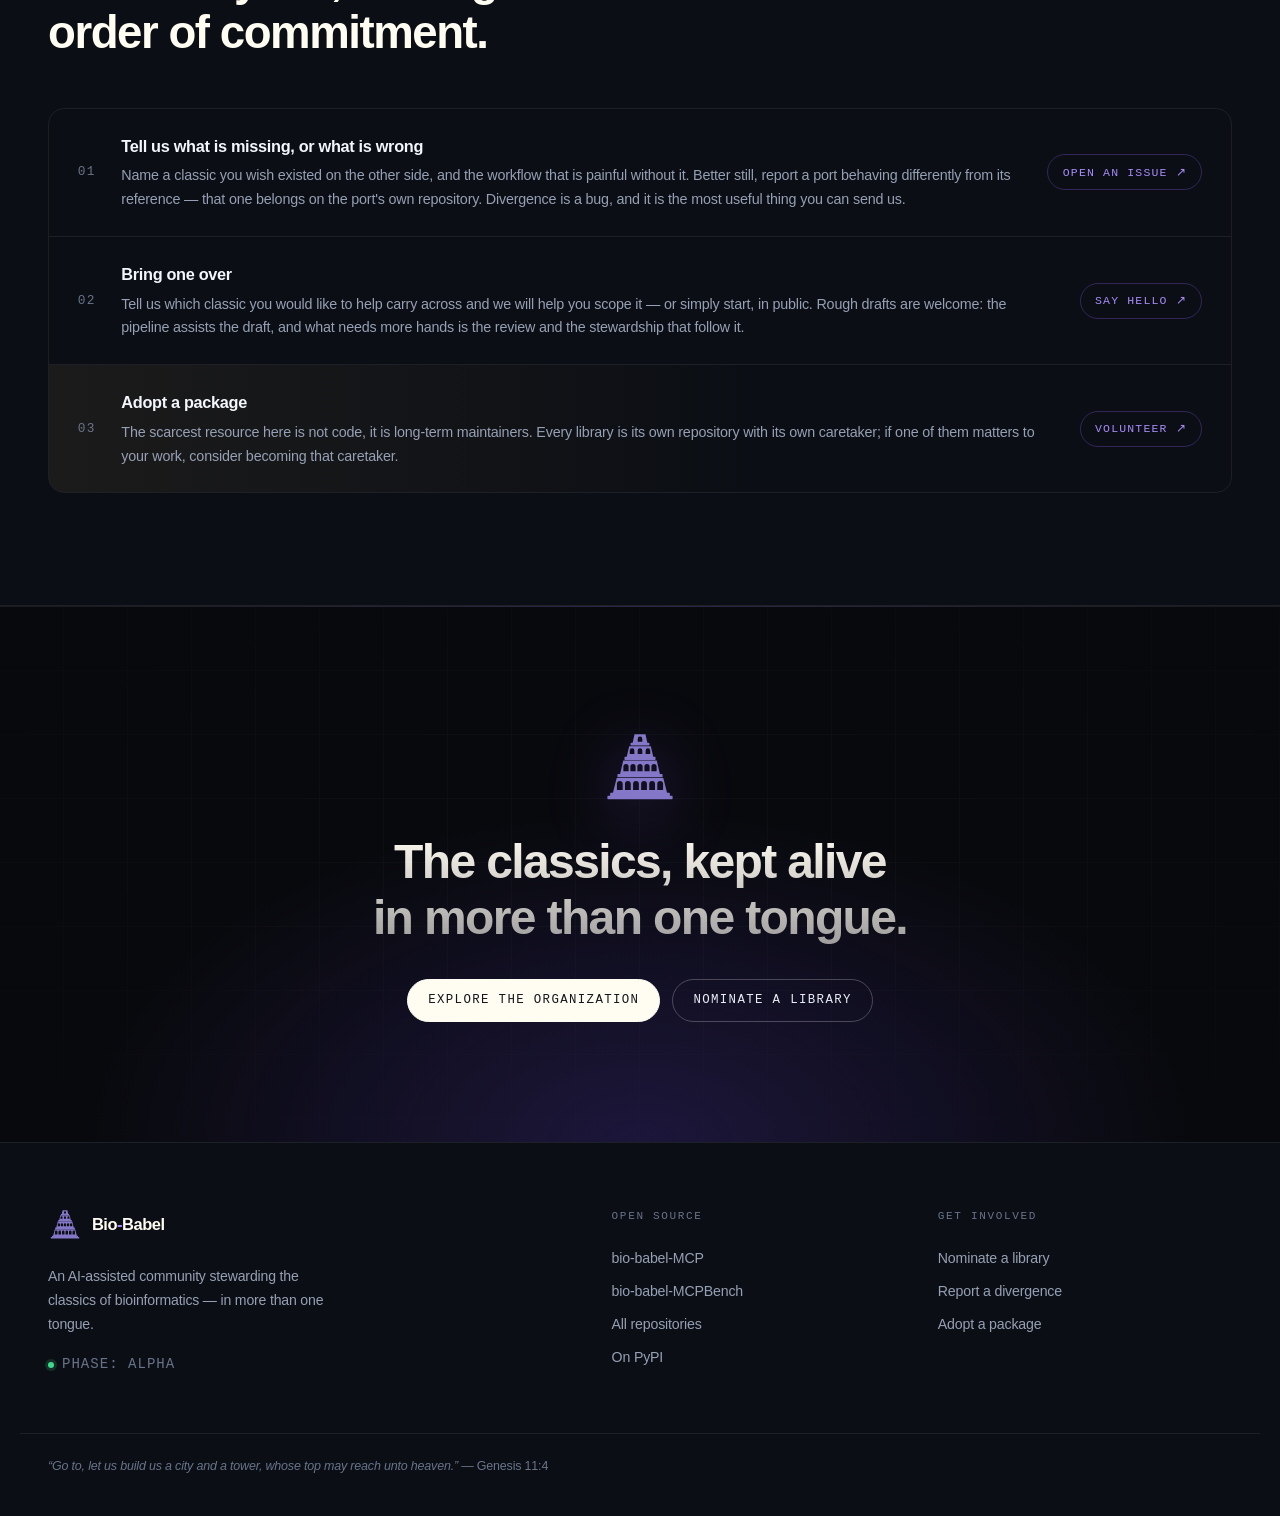
==== commit 5dbd9bd6: "Add the paper page, the Extensibility block, and the Qiu Lab attribution - paper/: one publication c" ====
--- a/index.html
+++ b/index.html
@@ -39,12 +39,18 @@
       <a href="#libraries">Libraries</a>
       <a href="#tooling">Tooling</a>
       <a href="#join">Community</a>
+      <a href="paper/">Paper</a>
     </nav>
 
     <div class="nav__actions">
-      <a class="btn btn--ghost nav__gh" href="https://github.com/Bio-Babel" target="_blank" rel="noopener">
+      <a class="btn btn--ghost nav__gh" href="https://github.com/Bio-Babel" target="_blank" rel="noopener" title="github.com/Bio-Babel">
         <svg viewBox="0 0 16 16" width="15" height="15" aria-hidden="true" fill="currentColor"><path d="M8 0C3.58 0 0 3.58 0 8c0 3.54 2.29 6.53 5.47 7.59.4.07.55-.17.55-.38 0-.19-.01-.82-.01-1.49-2.01.37-2.53-.49-2.69-.94-.09-.23-.48-.94-.82-1.13-.28-.15-.68-.52-.01-.53.63-.01 1.08.58 1.23.82.72 1.21 1.87.87 2.33.66.07-.52.28-.87.51-1.07-1.78-.2-3.64-.89-3.64-3.95 0-.87.31-1.59.82-2.15-.08-.2-.36-1.02.08-2.12 0 0 .67-.21 2.2.82.64-.18 1.32-.27 2-.27s1.36.09 2 .27c1.53-1.04 2.2-.82 2.2-.82.44 1.1.16 1.92.08 2.12.51.56.82 1.27.82 2.15 0 3.07-1.87 3.75-3.65 3.95.29.25.54.73.54 1.48 0 1.07-.01 1.93-.01 2.2 0 .21.15.46.55.38A8.01 8.01 0 0 0 16 8c0-4.42-3.58-8-8-8Z"/></svg>
-        GitHub
+        Bio-Babel
+      </a>
+      <span class="nav__sep" aria-hidden="true"></span>
+      <a class="nav__lab" href="https://www.devo-evo.com/" target="_blank" rel="noopener" aria-label="Qiu Lab" title="Qiu Lab @ Stanford">
+        <img src="assets/img/logo-qiulab-light.webp" alt="" width="153" height="171" loading="lazy">
+        <span>Qiu Lab</span>
       </a>
       <button class="nav__burger" id="navBurger" aria-label="Toggle navigation" aria-expanded="false">
         <span></span><span></span><span></span>
@@ -98,6 +104,7 @@
     <div class="hero__cta">
       <a class="btn btn--solid" href="#libraries">Browse the libraries</a>
       <a class="btn btn--outline" href="#stack">See the architecture</a>
+      <a class="btn btn--outline" href="paper/">Read the paper</a>
     </div>
 
     <button class="copychip" data-copy="pip install rgrid-python ggplot2-python biobabel">
@@ -259,7 +266,7 @@
           <h3>The methods people actually cite</h3>
           <p>Single-cell trajectories, intercellular communication, CNV calling. These build their
           <em>entire</em> visualization layer on the tiers below — so a Monocle 2 trajectory plot
-          renders like the R tutorial without adapter code.</p>
+          renders like the R tutorial.</p>
           <ul class="zig__pkgs">
             <li><code>monocle2py</code><span>DDRTree · BEAM · pseudotime</span></li>
             <li><code>monocle3</code><span>AnnData-native trajectories</span></li>
@@ -275,7 +282,7 @@
           <h3>What reaches the agent</h3>
           <p>Every tier below publishes a <code>_biobabel/</code> contract through a Python entry
           point. <code>biobabel</code> discovers them and serves 12 read-only tools over MCP to
-          Claude Code, Cursor, Codex and Continue. It runs no business logic and never executes
+          PantheonOS, Claude Code, Codex and Continue. It runs no business logic and never executes
           code.</p>
           <ul class="zig__pkgs">
             <li><code>biobabel</code><span>contract registry + MCP server</span></li>
@@ -767,6 +774,65 @@
       Every library in the catalog is <strong>under active testing</strong> — APIs stabilizing,
       edges still being filed. Use it for verifiable work, and tell us when it is wrong.
     </p>
+
+    <!-- extensibility: the second language pair -->
+    <div class="beyond" id="beyond">
+      <div class="beyond__text">
+        <p class="eyebrow">Extensibility</p>
+        <h3 class="beyond__title">Three components change with the language pair.</h3>
+        <p class="beyond__lede">
+          R&nbsp;→&nbsp;Python is the demonstration, not the definition. Carrying the toolkit to
+          another pair means re-specifying three language-specific components — the steps, the
+          scripts and the skills.
+        </p>
+
+        <ol class="beyond__parts">
+          <li>
+            <span class="beyond__n">01</span>
+            <h4>The steps</h4>
+            <p>The 13-step spine keeps its order; the target adds what it needs. Python&nbsp;→&nbsp;C++
+            adds a <strong>sanitizer step</strong>, because undefined behaviour compiles and runs while
+            looking correct.</p>
+          </li>
+          <li>
+            <span class="beyond__n">02</span>
+            <h4>The scripts</h4>
+            <p>The target toolchain, automated: configure, compile and test the C++, verify the
+            toolchain, generate the project and record state.</p>
+          </li>
+          <li>
+            <span class="beyond__n">03</span>
+            <h4>The skills</h4>
+            <p>The target-language references: Python-to-C++ translation patterns, build and
+            dependency handling, undefined behaviour and parity.</p>
+          </li>
+        </ol>
+      </div>
+
+      <div class="beyond__side">
+        <article class="lib lib--pair">
+          <header class="lib__top">
+            <span class="lib__badge lib__badge--pair">Python → C++</span>
+            <span class="lib__tier">second pair</span>
+          </header>
+          <h3 class="lib__name">UMI-tools-cpp</h3>
+          <p class="lib__from">ports Python <code>umi_tools</code> &nbsp;·&nbsp; builds with CMake &nbsp;·&nbsp; MIT</p>
+          <p class="lib__blurb">Seven subcommands — <code>whitelist</code>, <code>extract</code>, <code>group</code>, <code>dedup</code>, <code>count</code>, <code>count_tab</code>, <code>prepare_for_em</code> — and the dispatcher, rebuilt on a C++ core library.</p>
+          <footer class="lib__bot">
+            <span class="lib__meta lib__meta--v">tracks 1.1.7.dev53</span>
+            <span class="lib__links">
+              <a href="https://github.com/Bio-Babel/UMI-tools-cpp" target="_blank" rel="noopener" aria-label="UMI-tools-cpp on GitHub" title="GitHub">
+                <svg viewBox="0 0 16 16" width="15" height="15" fill="currentColor"><path d="M8 0C3.58 0 0 3.58 0 8c0 3.54 2.29 6.53 5.47 7.59.4.07.55-.17.55-.38 0-.19-.01-.82-.01-1.49-2.01.37-2.53-.49-2.69-.94-.09-.23-.48-.94-.82-1.13-.28-.15-.68-.52-.01-.53.63-.01 1.08.58 1.23.82.72 1.21 1.87.87 2.33.66.07-.52.28-.87.51-1.07-1.78-.2-3.64-.89-3.64-3.95 0-.87.31-1.59.82-2.15-.08-.2-.36-1.02.08-2.12 0 0 .67-.21 2.2.82.64-.18 1.32-.27 2-.27s1.36.09 2 .27c1.53-1.04 2.2-.82 2.2-.82.44 1.1.16 1.92.08 2.12.51.56.82 1.27.82 2.15 0 3.07-1.87 3.75-3.65 3.95.29.25.54.73.54 1.48 0 1.07-.01 1.93-.01 2.2 0 .21.15.46.55.38A8.01 8.01 0 0 0 16 8c0-4.42-3.58-8-8-8Z"/></svg>
+              </a>
+            </span>
+          </footer>
+          <button class="lib__copy" data-copy="git clone https://github.com/Bio-Babel/UMI-tools-cpp" title="git clone https://github.com/Bio-Babel/UMI-tools-cpp">
+            <span>git clone https://github.com/Bio-Babel/UMI-tools-cpp</span>
+            <svg viewBox="0 0 16 16" width="13" height="13" fill="none" stroke="currentColor" stroke-width="1.4"><rect x="5.2" y="5.2" width="8.3" height="8.3" rx="1.6"/><path d="M10.8 3.2A1.7 1.7 0 0 0 9.1 2H4.2A2.2 2.2 0 0 0 2 4.2v4.9c0 .8.5 1.4 1.2 1.7"/></svg>
+          </button>
+        </article>
+      </div>
+    </div>
   </div>
 </section>
 
@@ -844,7 +910,7 @@
 <span class="t-d">├──</span> <span class="t-f">idioms/</span>*.yaml      <span class="t-c"># 15 verbatim runnable templates</span>
 <span class="t-d">├──</span> <span class="t-f">anti_patterns/</span>*    <span class="t-c"># 4 detectable mistakes + the correct form</span>
 <span class="t-d">├──</span> <span class="t-f">templates/</span>*.py     <span class="t-c"># real code that actually runs</span>
-<span class="t-d">└──</span> <span class="t-f">detectors.py</span>       <span class="t-c"># the AST checks, owned by the package</span>
+<span class="t-d">└──</span> <span class="t-f">detectors.py</span>       <span class="t-c"># the AST (abstract syntax tree) checks, owned by the package</span>
 </code></pre>
         </div>
 
@@ -1019,12 +1085,6 @@
 
     <nav class="foot__cols" aria-label="Footer">
       <div>
-        <h4>Project</h4>
-        <a href="#stack">The Stack</a>
-        <a href="#libraries">Libraries</a>
-        <a href="#tooling">Contracts &amp; tooling</a>
-      </div>
-      <div>
         <h4>Open source</h4>
         <a href="https://github.com/Bio-Babel/bio-babel-MCP" target="_blank" rel="noopener">bio-babel-MCP</a>
         <a href="https://github.com/Bio-Babel/bio-babel-MCPBench" target="_blank" rel="noopener">bio-babel-MCPBench</a>
--- a/assets/css/styles.css
+++ b/assets/css/styles.css
@@ -82,6 +82,11 @@
 .btn--ghost{border-color:var(--line-2);color:var(--text-2);padding:.5rem 1rem;font-size:.72rem}
 .btn--ghost:hover{color:var(--text);background:rgba(255,255,255,.05);border-color:rgba(255,255,255,.28)}
 
+/* not-yet-available action: looks like a button, is not one */
+.btn.is-pending{background:none;border-style:dashed;border-color:var(--line-2);
+  color:var(--text-3);cursor:default}
+.btn.is-pending:hover{background:none;border-color:var(--line-2);transform:none;box-shadow:none}
+
 /* ─────────────────────────────────────────────────────────────────── nav ─ */
 .nav{
   position:fixed;inset:0 0 auto 0;z-index:60;
@@ -115,6 +120,15 @@
   background:linear-gradient(90deg,var(--violet),var(--gold));border-radius:2px;
 }
 .nav__actions{display:flex;align-items:center;gap:.6rem}
+.nav__sep{width:1px;height:19px;background:var(--line-2);flex-shrink:0}
+.nav__lab{display:inline-flex;align-items:center;gap:.5rem;flex-shrink:0;
+  color:var(--text-2);transition:color .2s}
+.nav__lab:hover{color:var(--text)}
+/* the mark is black artwork on transparency, drawn for light backgrounds. Invert it rather than
+   keep a second file; alpha survives the filter, so only the ink flips. */
+.nav__lab img{width:28px;height:auto;filter:invert(1);opacity:.72;transition:opacity .2s}
+.nav__lab:hover img{opacity:1}
+.nav__lab span{font-size:.83rem;font-weight:500;letter-spacing:-.014em;white-space:nowrap}
 .nav__burger{display:none;flex-direction:column;gap:4px;width:36px;height:32px;
   align-items:center;justify-content:center;background:none;border:1px solid var(--line-2);
   border-radius:9px;cursor:pointer}
@@ -504,11 +518,11 @@
 
 /* ──────────────────────────────────────────────────────────────── footer ─ */
 .foot{border-top:1px solid var(--line);background:var(--ink-850);padding:64px 0 0}
-.foot__inner{display:grid;grid-template-columns:minmax(0,1.15fr) minmax(0,1.85fr);gap:56px}
+.foot__inner{display:grid;grid-template-columns:minmax(0,1.35fr) minmax(0,1.65fr);gap:56px}
 .foot__brand p{margin:1rem 0 0;font-size:.88rem;line-height:1.7;color:var(--text-2);max-width:38ch}
 .foot__status{display:flex;align-items:center;gap:.5rem;font-family:var(--mono);font-size:.7rem;
   letter-spacing:.07em;text-transform:uppercase;white-space:nowrap;color:var(--text-3)!important}
-.foot__cols{display:grid;grid-template-columns:repeat(3,1fr);gap:32px}
+.foot__cols{display:grid;grid-template-columns:repeat(2,1fr);gap:32px}
 .foot__cols h4{margin:0 0 1rem;font-family:var(--mono);font-size:.69rem;letter-spacing:.15em;
   text-transform:uppercase;color:var(--text-3);font-weight:500}
 .foot__cols a{display:block;padding:.28rem 0;font-size:.885rem;color:var(--text-2);transition:color .2s}
@@ -520,7 +534,9 @@
 
 /* ─────────────────────────────────────────────────────────── responsive ─ */
 @media (max-width:1080px){
+  .nav__lab span{display:none}
   .zig{grid-template-columns:1fr;gap:34px}
+  .beyond{grid-template-columns:1fr;gap:34px}
   .zig__panel{min-height:0}
   .split{grid-template-columns:1fr;gap:34px}
   .split__code{position:static}
@@ -537,7 +553,9 @@
   .nav__links.is-open{transform:none}
   .nav__links a{padding:.75rem .4rem;font-size:.95rem;border-radius:0}
   .nav__burger{display:flex}
+  .nav__actions{margin-left:auto}   /* the links go position:fixed here, so nothing else pushes right */
   .nav__gh{display:none}
+  .nav__sep{display:none}
   .stats__grid{grid-template-columns:repeat(2,1fr)}
   .stat{border-bottom:1px solid var(--line)}
   .stat:nth-child(2n){border-right:none}
@@ -558,6 +576,7 @@
   .copychip{font-size:.7rem;max-width:100%;overflow:hidden}
   .copychip code{overflow:hidden;text-overflow:ellipsis}
   .zig__tier{height:54px;padding:0 .9rem}
+  .beyond{margin-top:4rem;padding-top:2.6rem}
   .foot__cols{grid-template-columns:1fr;gap:24px}
 }
 
@@ -566,3 +585,53 @@
     transition-duration:.001ms!important;scroll-behavior:auto!important}
   .reveal{opacity:1;transform:none}
 }
+
+/* ─────────────────────────────────────────── beyond: the second pair ── */
+.beyond{display:grid;grid-template-columns:minmax(0,1.15fr) minmax(0,1fr);gap:48px;align-items:start;
+  margin-top:5.5rem;padding-top:3.4rem;border-top:1px solid var(--line)}
+.beyond__title{margin:0;font-size:clamp(1.45rem,2.6vw,1.95rem);line-height:1.22;font-weight:660;
+  letter-spacing:-.028em;color:#FFFCF2;max-width:26ch}
+.beyond__lede{margin:1rem 0 0;max-width:60ch;font-size:.98rem;line-height:1.74;color:var(--text-2)}
+.beyond__parts{list-style:none;margin:2rem 0 0;padding:0}
+.beyond__parts li{display:grid;grid-template-columns:3rem minmax(0,1fr);gap:.2rem 1rem;
+  padding:1.1rem 0;border-top:1px solid var(--line)}
+.beyond__parts li:last-child{border-bottom:1px solid var(--line)}
+.beyond__n{grid-row:1/3;padding-top:.28rem;font-family:var(--mono);font-size:.72rem;
+  letter-spacing:.16em;color:var(--text-3)}
+.beyond__parts h4{margin:0;font-size:1rem;font-weight:640;letter-spacing:-.02em;color:#F3F6FC}
+.beyond__parts p{margin:0;font-size:.885rem;line-height:1.68;color:var(--text-2)}
+.beyond__side{display:grid;gap:18px}
+.lib__badge--pair{background:rgba(251,113,133,.11);color:#FB7185;border-color:rgba(251,113,133,.28)}
+.lib--pair::before{background:linear-gradient(90deg,transparent,rgba(251,113,133,.6),transparent)}
+.lib--pair:hover{border-color:rgba(251,113,133,.3)}
+
+/* ──────────────────────────────────────────────────────────── paper page ─ */
+.paper{padding-top:150px}
+.paper>.wrap{max-width:980px}
+.paper-card{margin-top:2.4rem;padding:2rem 2.1rem;border:1px solid var(--line);border-radius:var(--r);
+  background:linear-gradient(160deg,rgba(255,255,255,.032),rgba(255,255,255,.008))}
+.paper-card__title{margin:0;font-size:clamp(1.3rem,2.4vw,1.72rem);line-height:1.3;font-weight:660;
+  letter-spacing:-.024em;color:#FFFCF2}
+.paper-card__authors{margin:.9rem 0 0;font-size:.98rem;line-height:1.65;color:var(--text)}
+.paper-card__venue{margin:.4rem 0 0;font-family:var(--mono);font-size:.74rem;letter-spacing:.04em;color:var(--text-3)}
+.paper-card__tags{display:flex;flex-wrap:wrap;gap:.4rem;margin-top:1.1rem}
+.paper-card__label{display:block;margin:1.7rem 0 .45rem;font-family:var(--mono);font-size:.69rem;
+  letter-spacing:.15em;text-transform:uppercase;color:var(--violet-2)}
+.paper-card__abstract{margin:0;font-size:.98rem;line-height:1.74;color:var(--text-2)}
+.paper-card__actions{display:flex;flex-wrap:wrap;align-items:center;gap:.6rem;
+  margin-top:1.7rem;padding-top:1.4rem;border-top:1px solid var(--line)}
+
+.paper-viewer{margin-top:1.4rem}
+.paper-viewer .code__bar{gap:.8rem}
+.paper-viewer .code__name{overflow:hidden;text-overflow:ellipsis;white-space:nowrap}
+.paper-viewer__open{margin-left:auto;font-family:var(--mono);font-size:.7rem;letter-spacing:.08em;
+  text-transform:uppercase;color:var(--violet-2);white-space:nowrap;transition:color .2s}
+.paper-viewer__open:hover{color:#fff}
+.paper-viewer__frame{display:block;width:100%;height:min(85vh,1000px);border:0;background:#1A1D24}
+.paper__note{margin:1rem 0 0;font-size:.82rem;color:var(--text-3)}
+
+@media (max-width:680px){
+  .paper{padding-top:120px}
+  .paper-card{padding:1.5rem 1.3rem}
+  .paper-viewer__frame{height:70vh}
+}
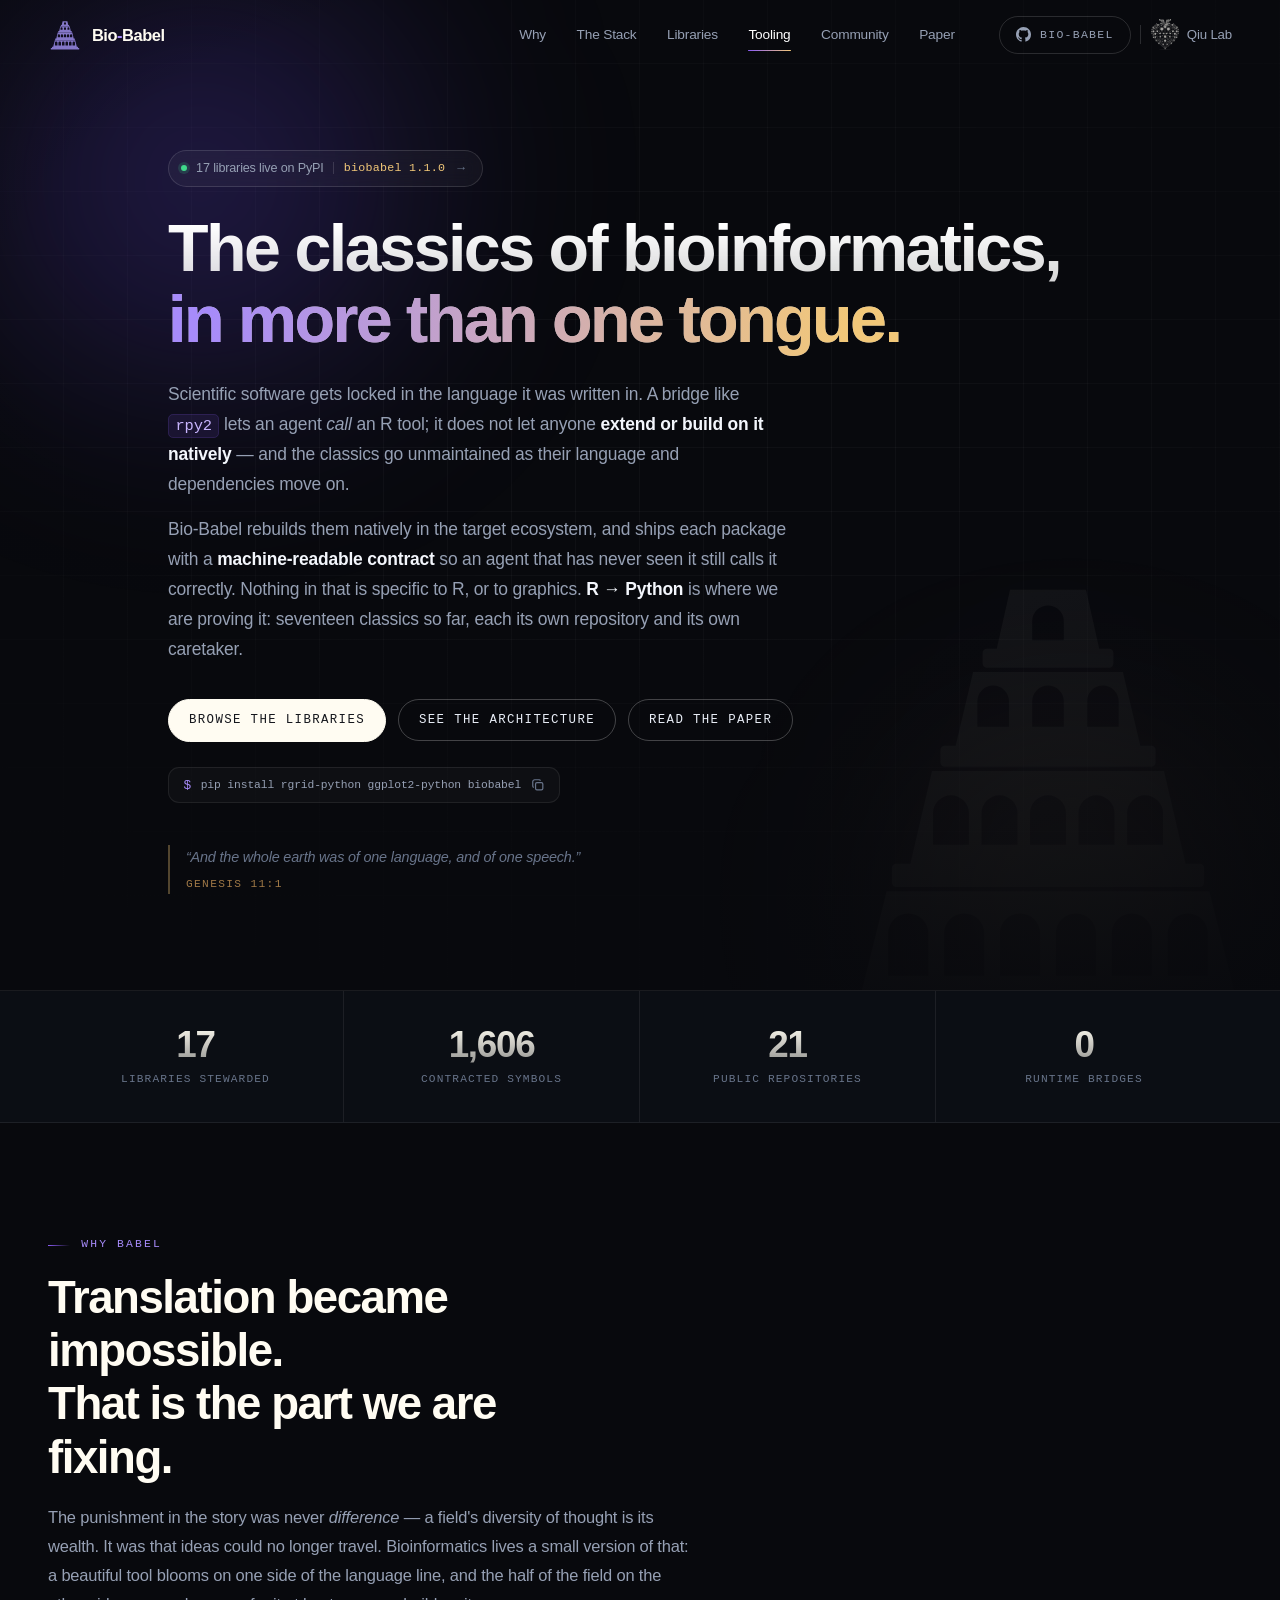
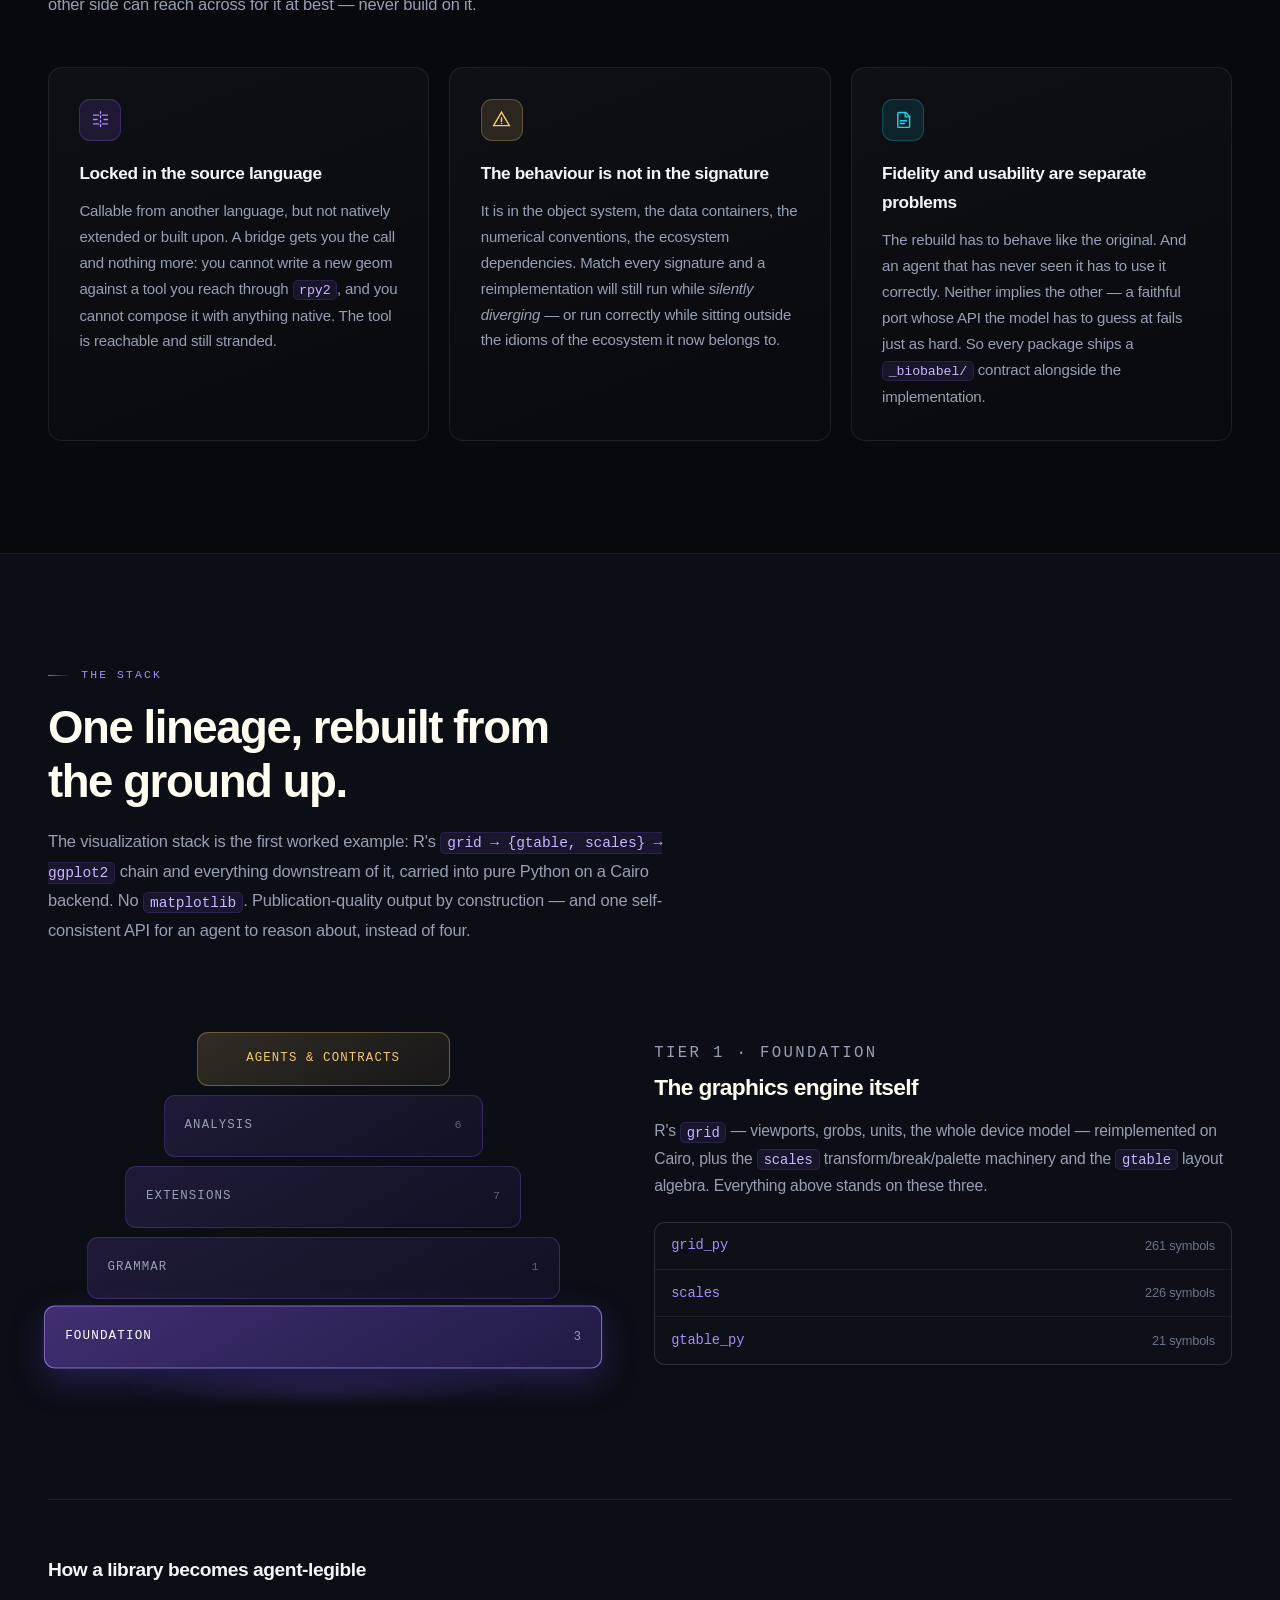
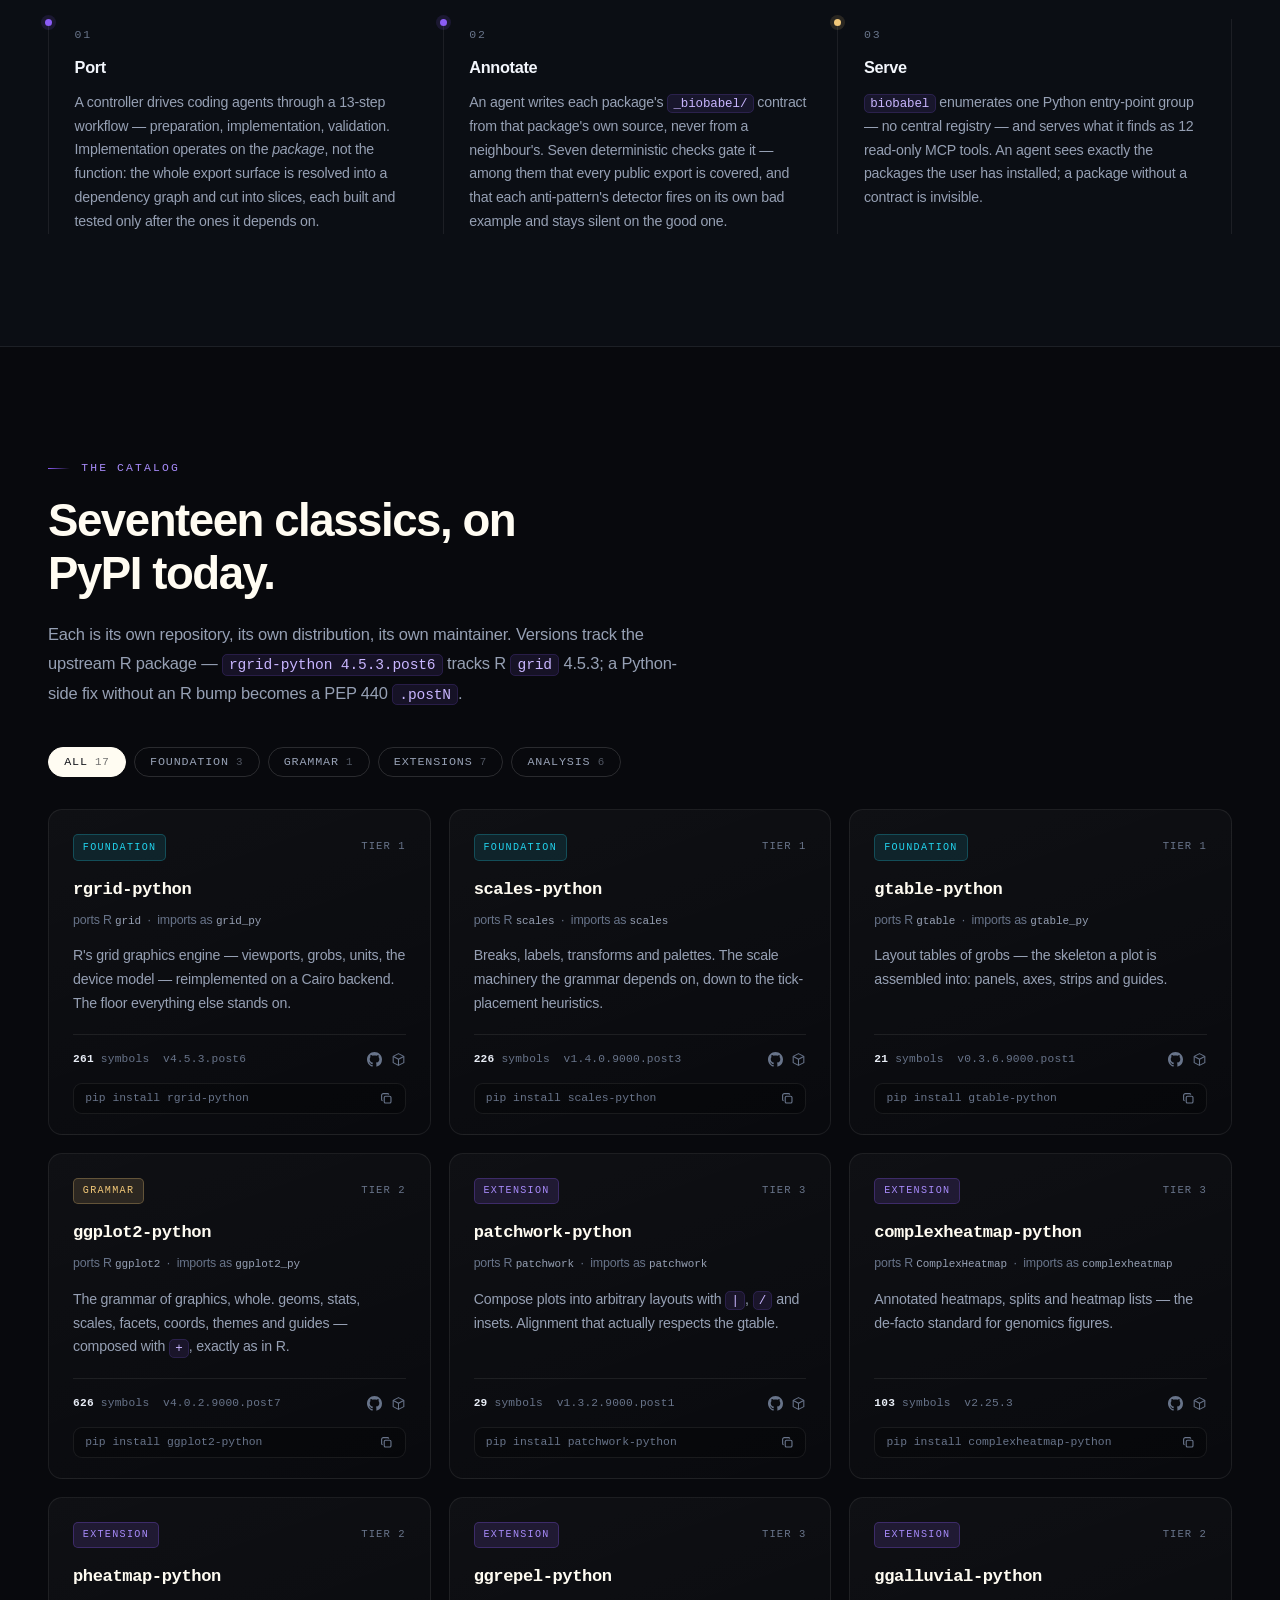
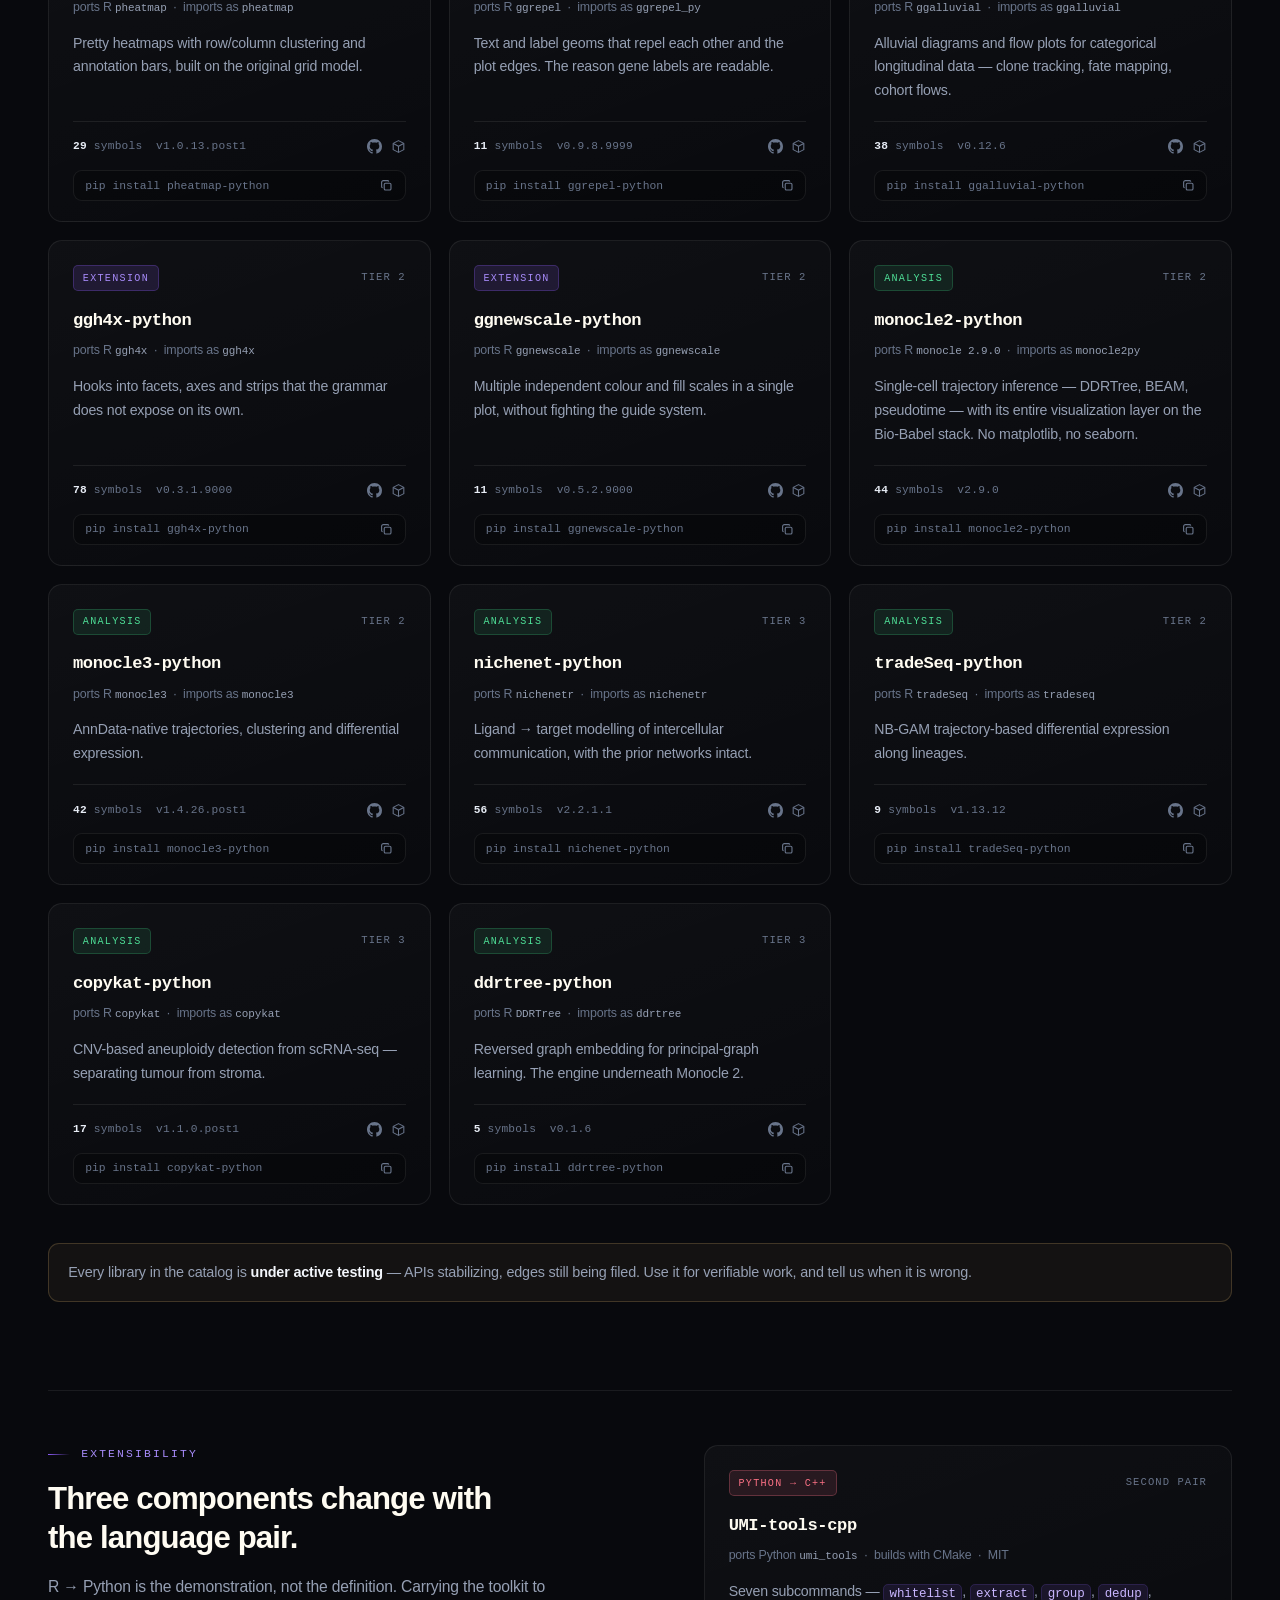
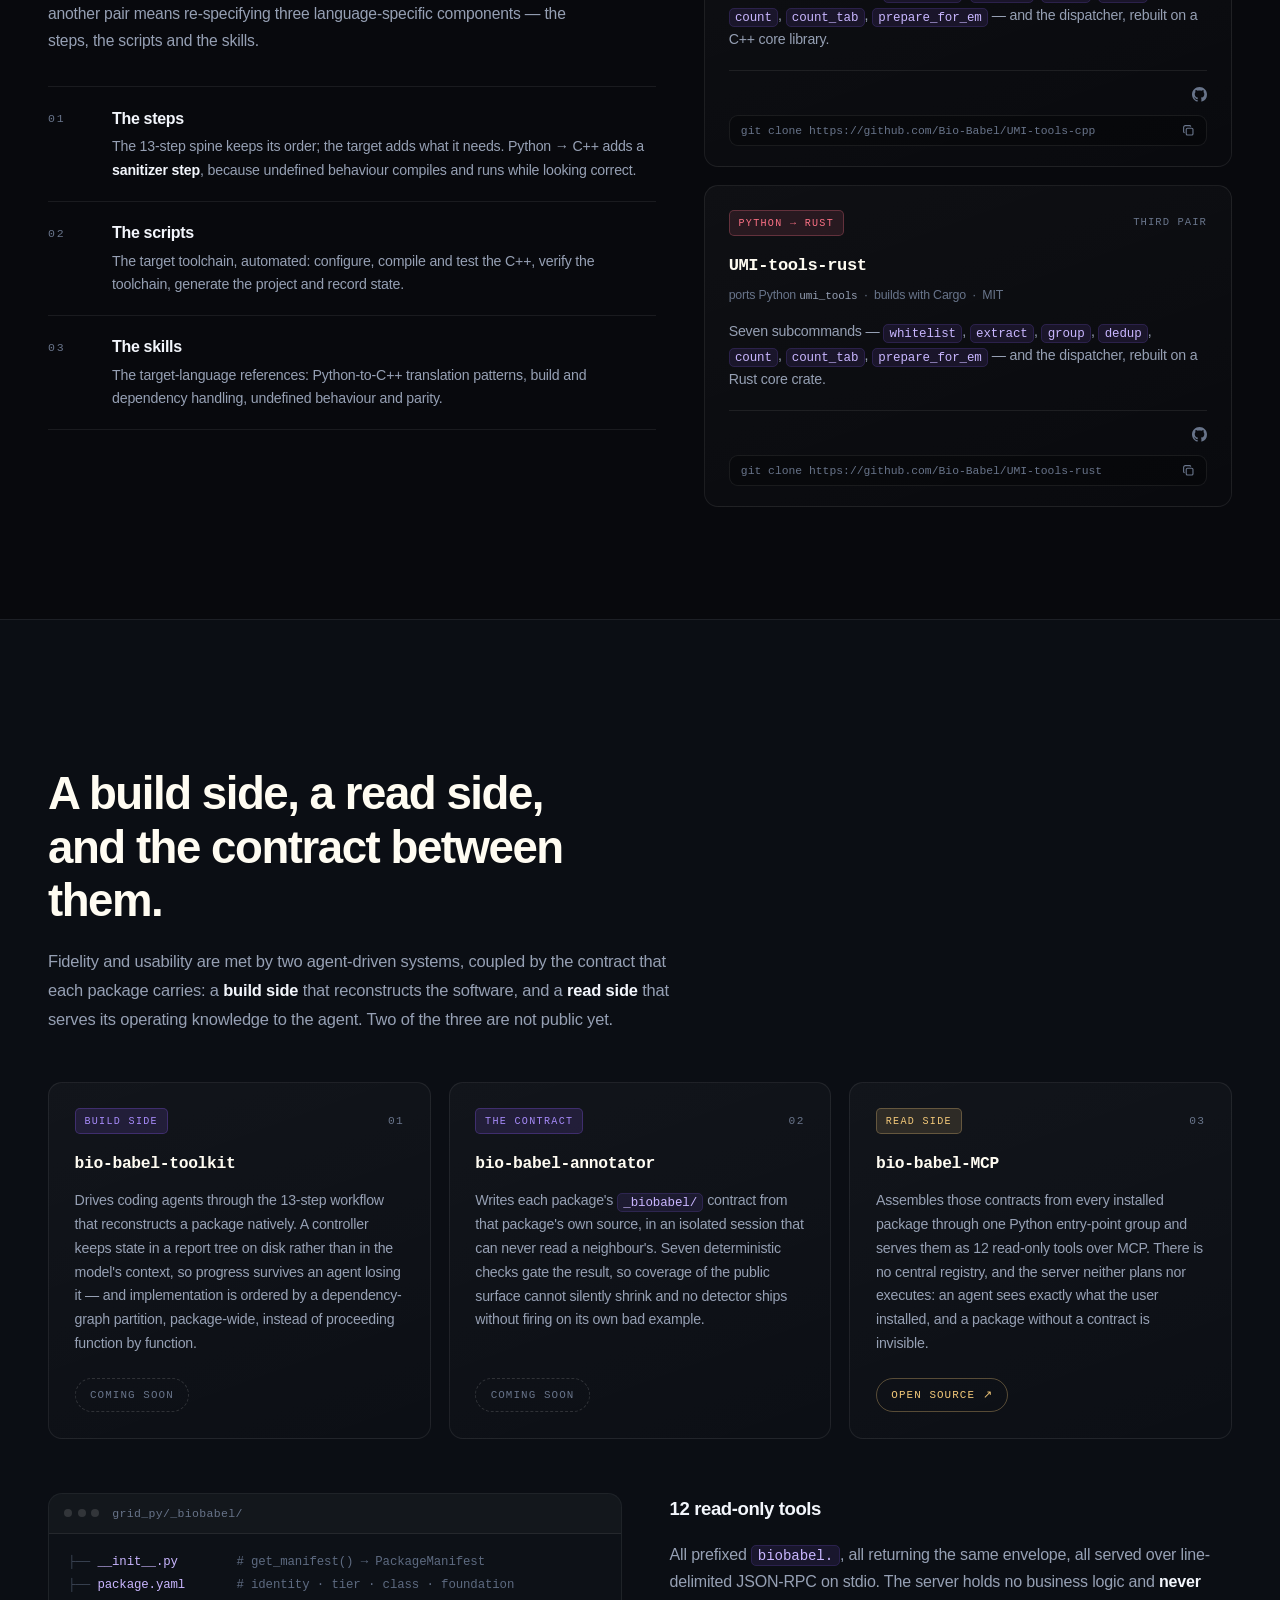
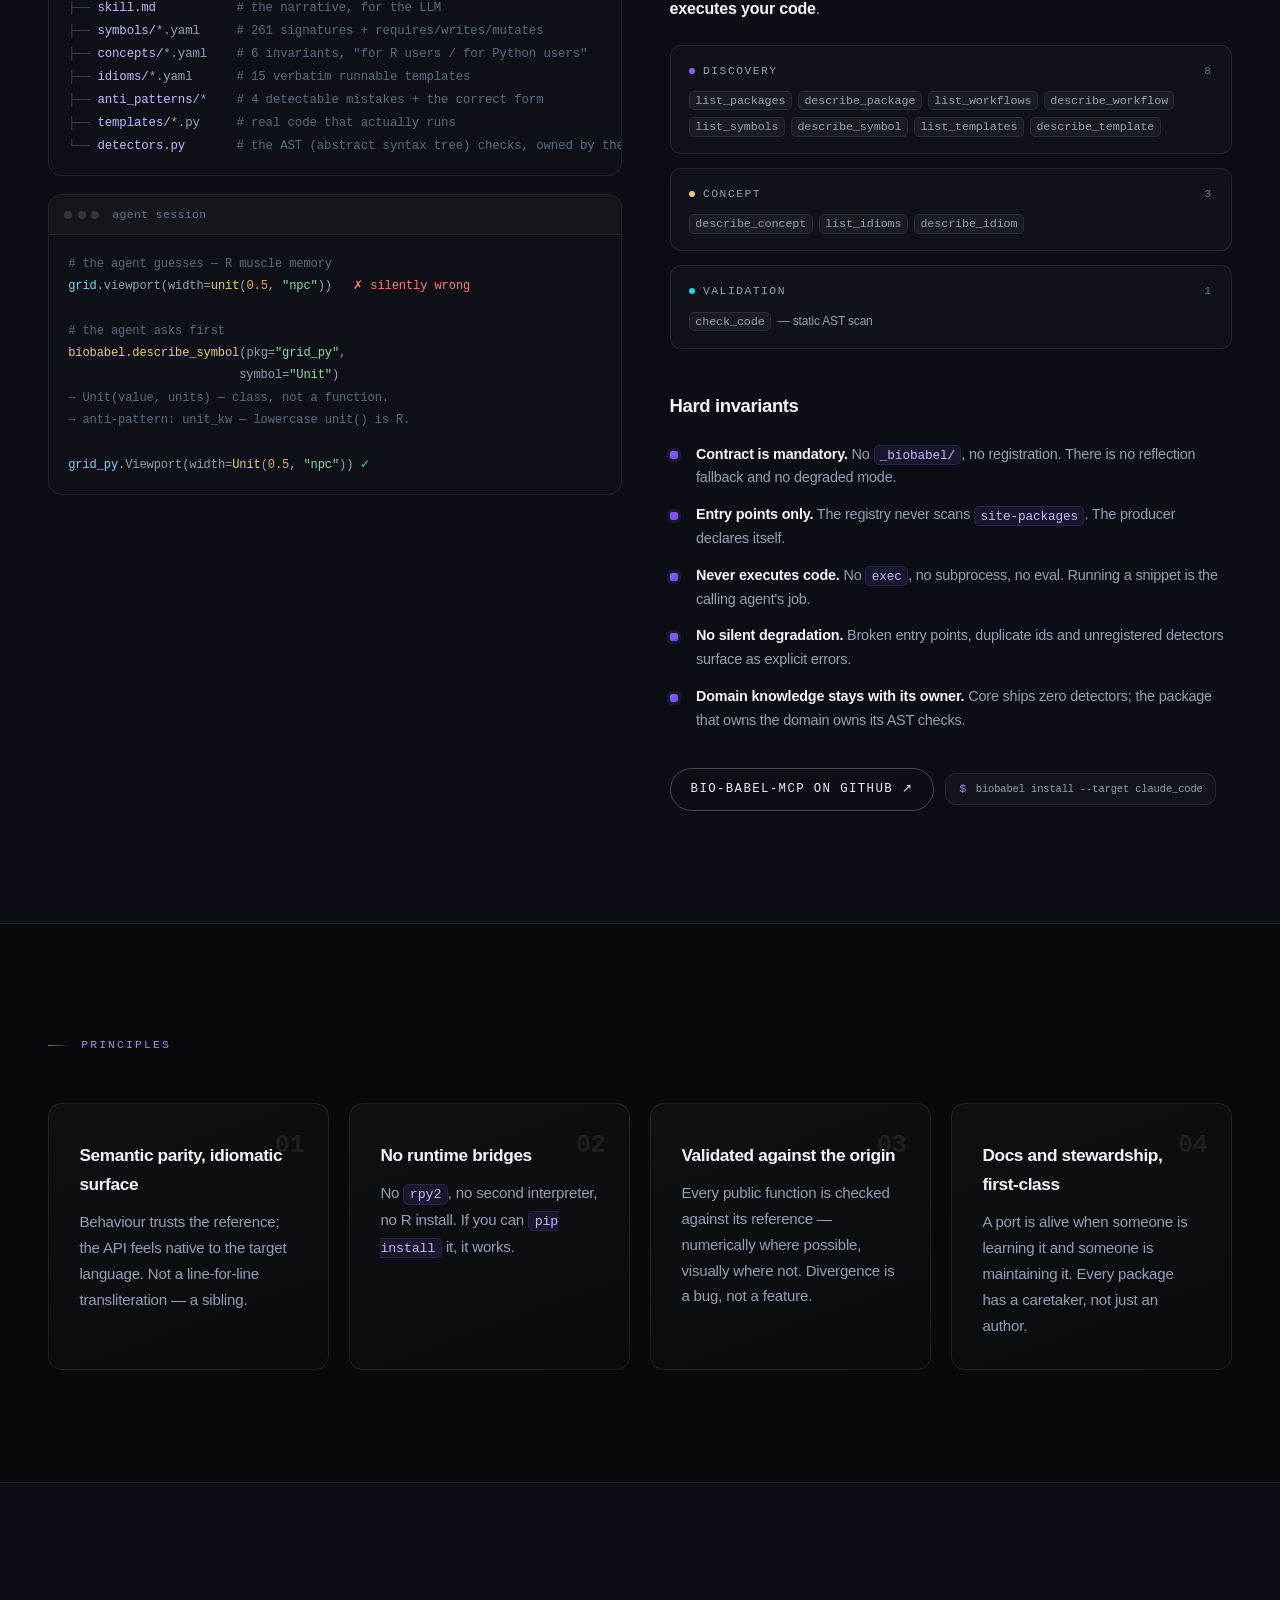
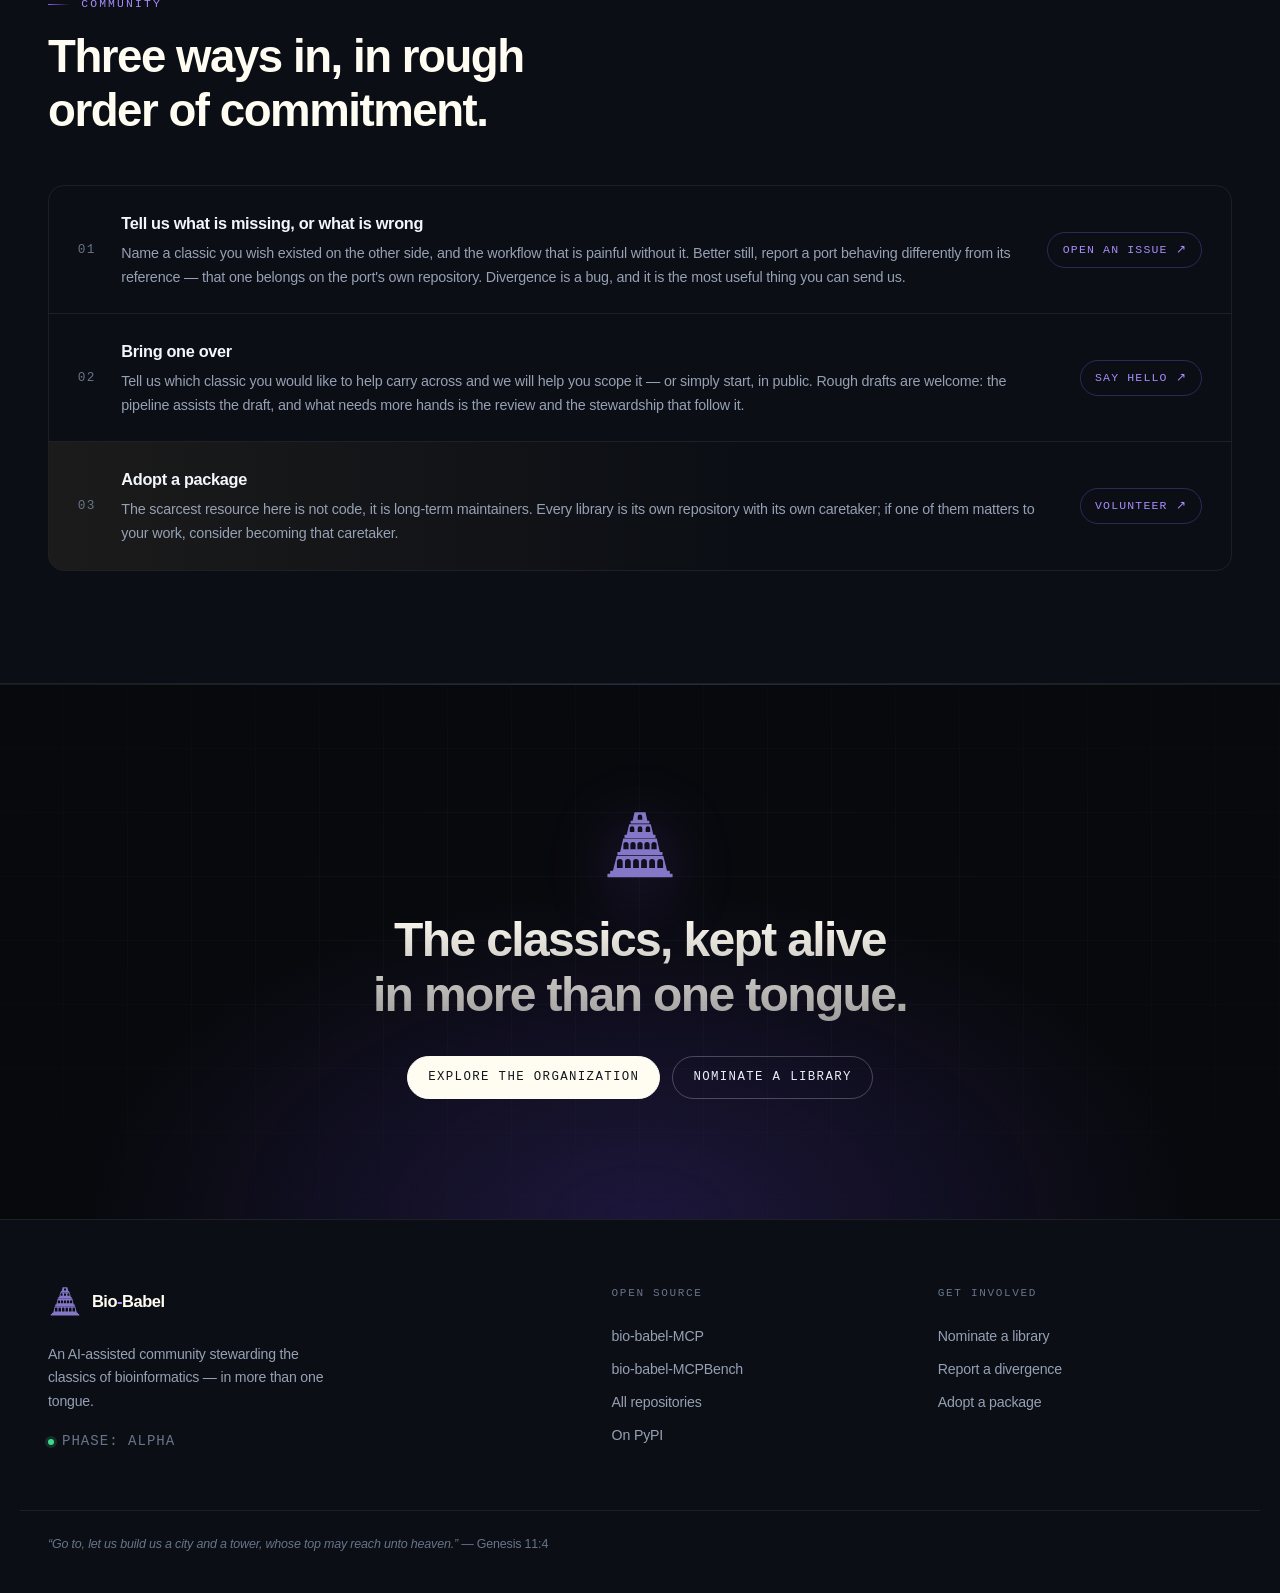
==== commit 6944b377: "Add the Python → Rust pair (UMI-tools-rust) to the Extensibility block" ====
--- a/index.html
+++ b/index.html
@@ -819,7 +819,6 @@
           <p class="lib__from">ports Python <code>umi_tools</code> &nbsp;·&nbsp; builds with CMake &nbsp;·&nbsp; MIT</p>
           <p class="lib__blurb">Seven subcommands — <code>whitelist</code>, <code>extract</code>, <code>group</code>, <code>dedup</code>, <code>count</code>, <code>count_tab</code>, <code>prepare_for_em</code> — and the dispatcher, rebuilt on a C++ core library.</p>
           <footer class="lib__bot">
-            <span class="lib__meta lib__meta--v">tracks 1.1.7.dev53</span>
             <span class="lib__links">
               <a href="https://github.com/Bio-Babel/UMI-tools-cpp" target="_blank" rel="noopener" aria-label="UMI-tools-cpp on GitHub" title="GitHub">
                 <svg viewBox="0 0 16 16" width="15" height="15" fill="currentColor"><path d="M8 0C3.58 0 0 3.58 0 8c0 3.54 2.29 6.53 5.47 7.59.4.07.55-.17.55-.38 0-.19-.01-.82-.01-1.49-2.01.37-2.53-.49-2.69-.94-.09-.23-.48-.94-.82-1.13-.28-.15-.68-.52-.01-.53.63-.01 1.08.58 1.23.82.72 1.21 1.87.87 2.33.66.07-.52.28-.87.51-1.07-1.78-.2-3.64-.89-3.64-3.95 0-.87.31-1.59.82-2.15-.08-.2-.36-1.02.08-2.12 0 0 .67-.21 2.2.82.64-.18 1.32-.27 2-.27s1.36.09 2 .27c1.53-1.04 2.2-.82 2.2-.82.44 1.1.16 1.92.08 2.12.51.56.82 1.27.82 2.15 0 3.07-1.87 3.75-3.65 3.95.29.25.54.73.54 1.48 0 1.07-.01 1.93-.01 2.2 0 .21.15.46.55.38A8.01 8.01 0 0 0 16 8c0-4.42-3.58-8-8-8Z"/></svg>
@@ -828,6 +827,27 @@
           </footer>
           <button class="lib__copy" data-copy="git clone https://github.com/Bio-Babel/UMI-tools-cpp" title="git clone https://github.com/Bio-Babel/UMI-tools-cpp">
             <span>git clone https://github.com/Bio-Babel/UMI-tools-cpp</span>
+            <svg viewBox="0 0 16 16" width="13" height="13" fill="none" stroke="currentColor" stroke-width="1.4"><rect x="5.2" y="5.2" width="8.3" height="8.3" rx="1.6"/><path d="M10.8 3.2A1.7 1.7 0 0 0 9.1 2H4.2A2.2 2.2 0 0 0 2 4.2v4.9c0 .8.5 1.4 1.2 1.7"/></svg>
+          </button>
+        </article>
+
+        <article class="lib lib--pair">
+          <header class="lib__top">
+            <span class="lib__badge lib__badge--pair">Python → Rust</span>
+            <span class="lib__tier">third pair</span>
+          </header>
+          <h3 class="lib__name">UMI-tools-rust</h3>
+          <p class="lib__from">ports Python <code>umi_tools</code> &nbsp;·&nbsp; builds with Cargo &nbsp;·&nbsp; MIT</p>
+          <p class="lib__blurb">Seven subcommands — <code>whitelist</code>, <code>extract</code>, <code>group</code>, <code>dedup</code>, <code>count</code>, <code>count_tab</code>, <code>prepare_for_em</code> — and the dispatcher, rebuilt on a Rust core crate.</p>
+          <footer class="lib__bot">
+            <span class="lib__links">
+              <a href="https://github.com/Bio-Babel/UMI-tools-rust" target="_blank" rel="noopener" aria-label="UMI-tools-rust on GitHub" title="GitHub">
+                <svg viewBox="0 0 16 16" width="15" height="15" fill="currentColor"><path d="M8 0C3.58 0 0 3.58 0 8c0 3.54 2.29 6.53 5.47 7.59.4.07.55-.17.55-.38 0-.19-.01-.82-.01-1.49-2.01.37-2.53-.49-2.69-.94-.09-.23-.48-.94-.82-1.13-.28-.15-.68-.52-.01-.53.63-.01 1.08.58 1.23.82.72 1.21 1.87.87 2.33.66.07-.52.28-.87.51-1.07-1.78-.2-3.64-.89-3.64-3.95 0-.87.31-1.59.82-2.15-.08-.2-.36-1.02.08-2.12 0 0 .67-.21 2.2.82.64-.18 1.32-.27 2-.27s1.36.09 2 .27c1.53-1.04 2.2-.82 2.2-.82.44 1.1.16 1.92.08 2.12.51.56.82 1.27.82 2.15 0 3.07-1.87 3.75-3.65 3.95.29.25.54.73.54 1.48 0 1.07-.01 1.93-.01 2.2 0 .21.15.46.55.38A8.01 8.01 0 0 0 16 8c0-4.42-3.58-8-8-8Z"/></svg>
+              </a>
+            </span>
+          </footer>
+          <button class="lib__copy" data-copy="git clone https://github.com/Bio-Babel/UMI-tools-rust" title="git clone https://github.com/Bio-Babel/UMI-tools-rust">
+            <span>git clone https://github.com/Bio-Babel/UMI-tools-rust</span>
             <svg viewBox="0 0 16 16" width="13" height="13" fill="none" stroke="currentColor" stroke-width="1.4"><rect x="5.2" y="5.2" width="8.3" height="8.3" rx="1.6"/><path d="M10.8 3.2A1.7 1.7 0 0 0 9.1 2H4.2A2.2 2.2 0 0 0 2 4.2v4.9c0 .8.5 1.4 1.2 1.7"/></svg>
           </button>
         </article>
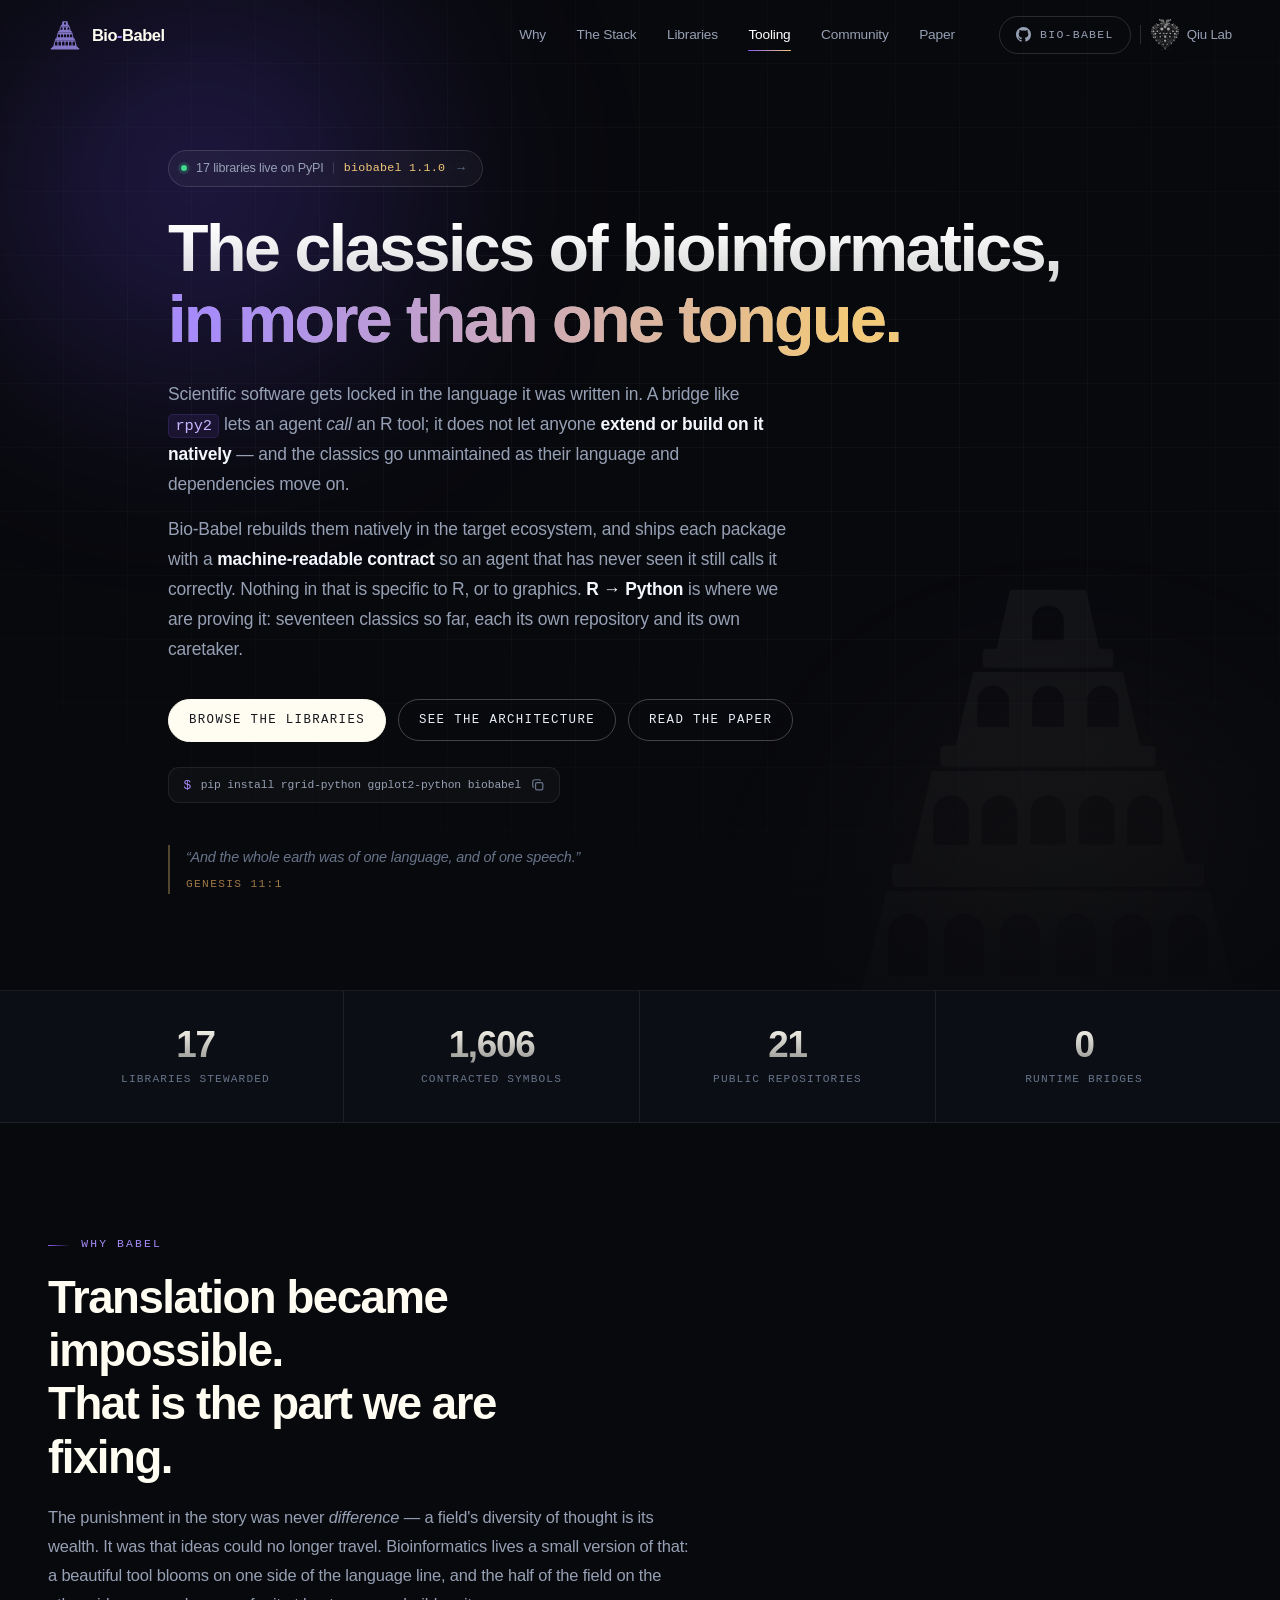
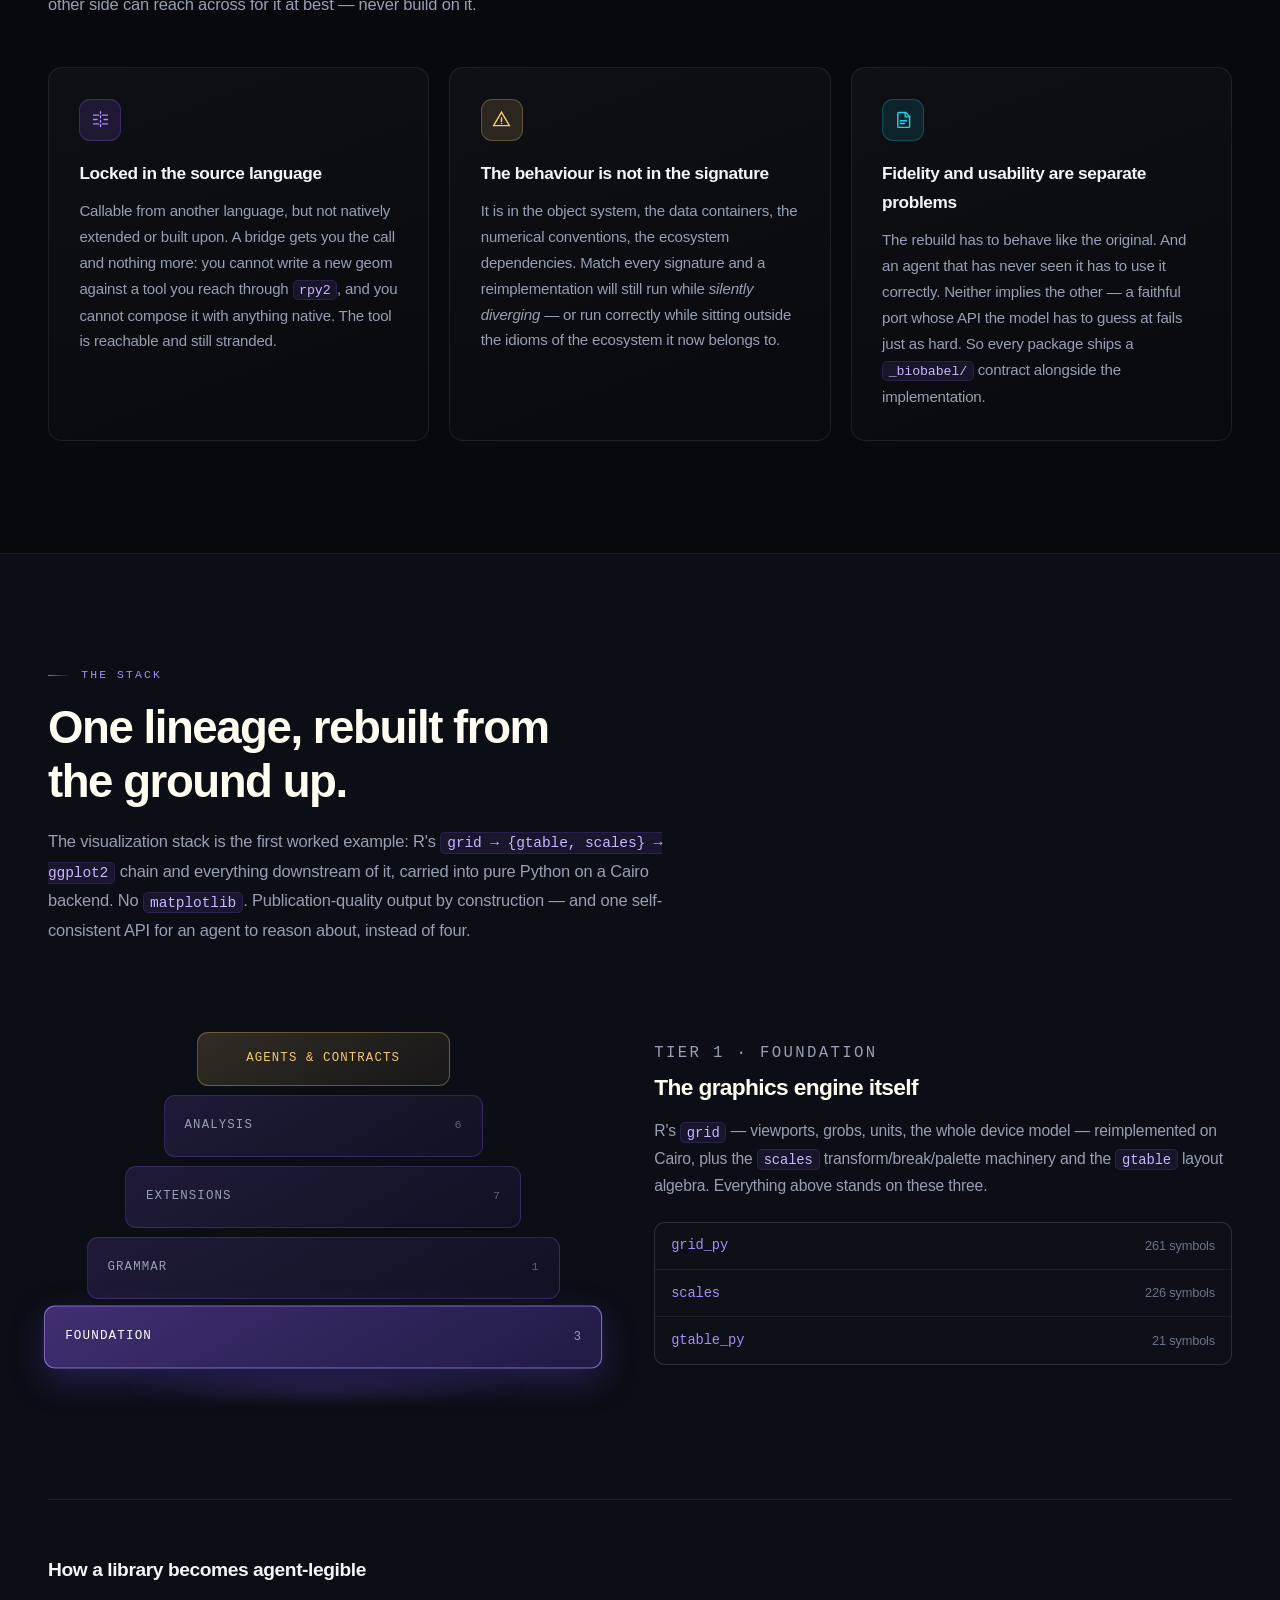
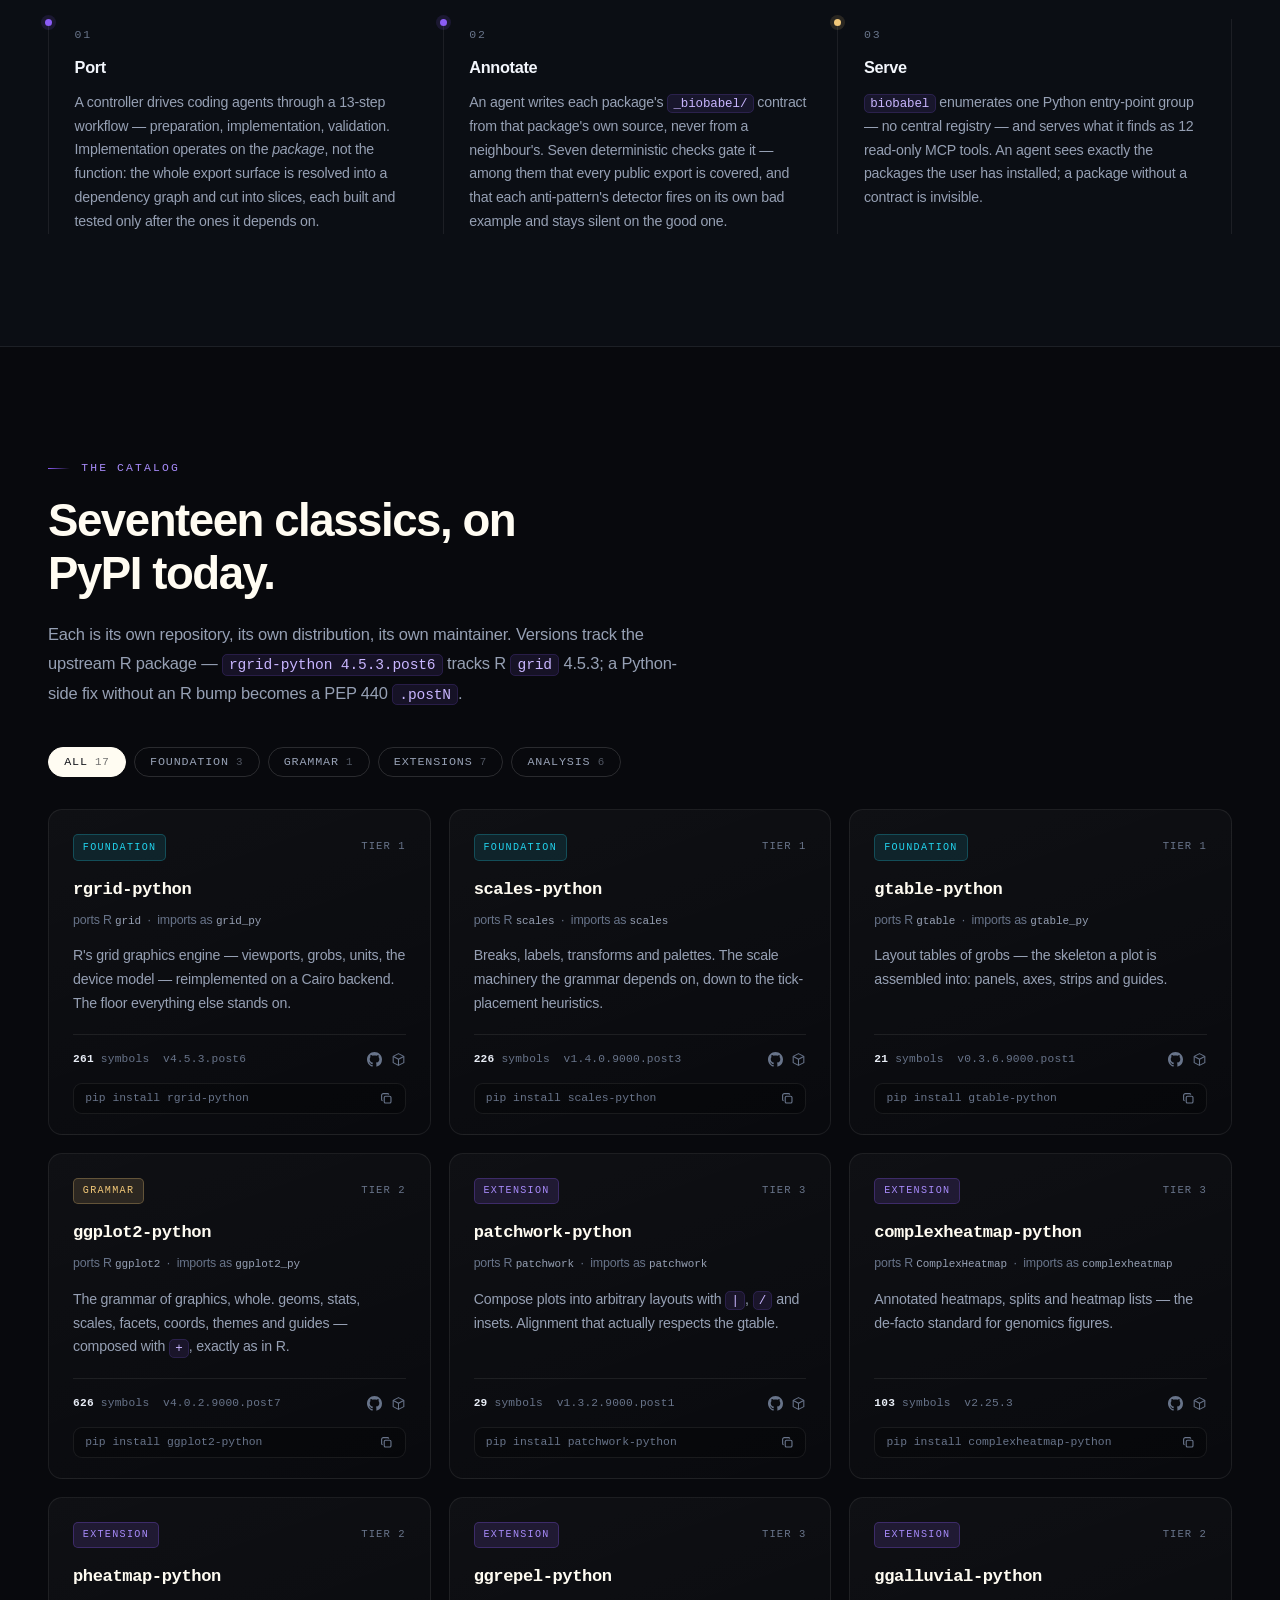
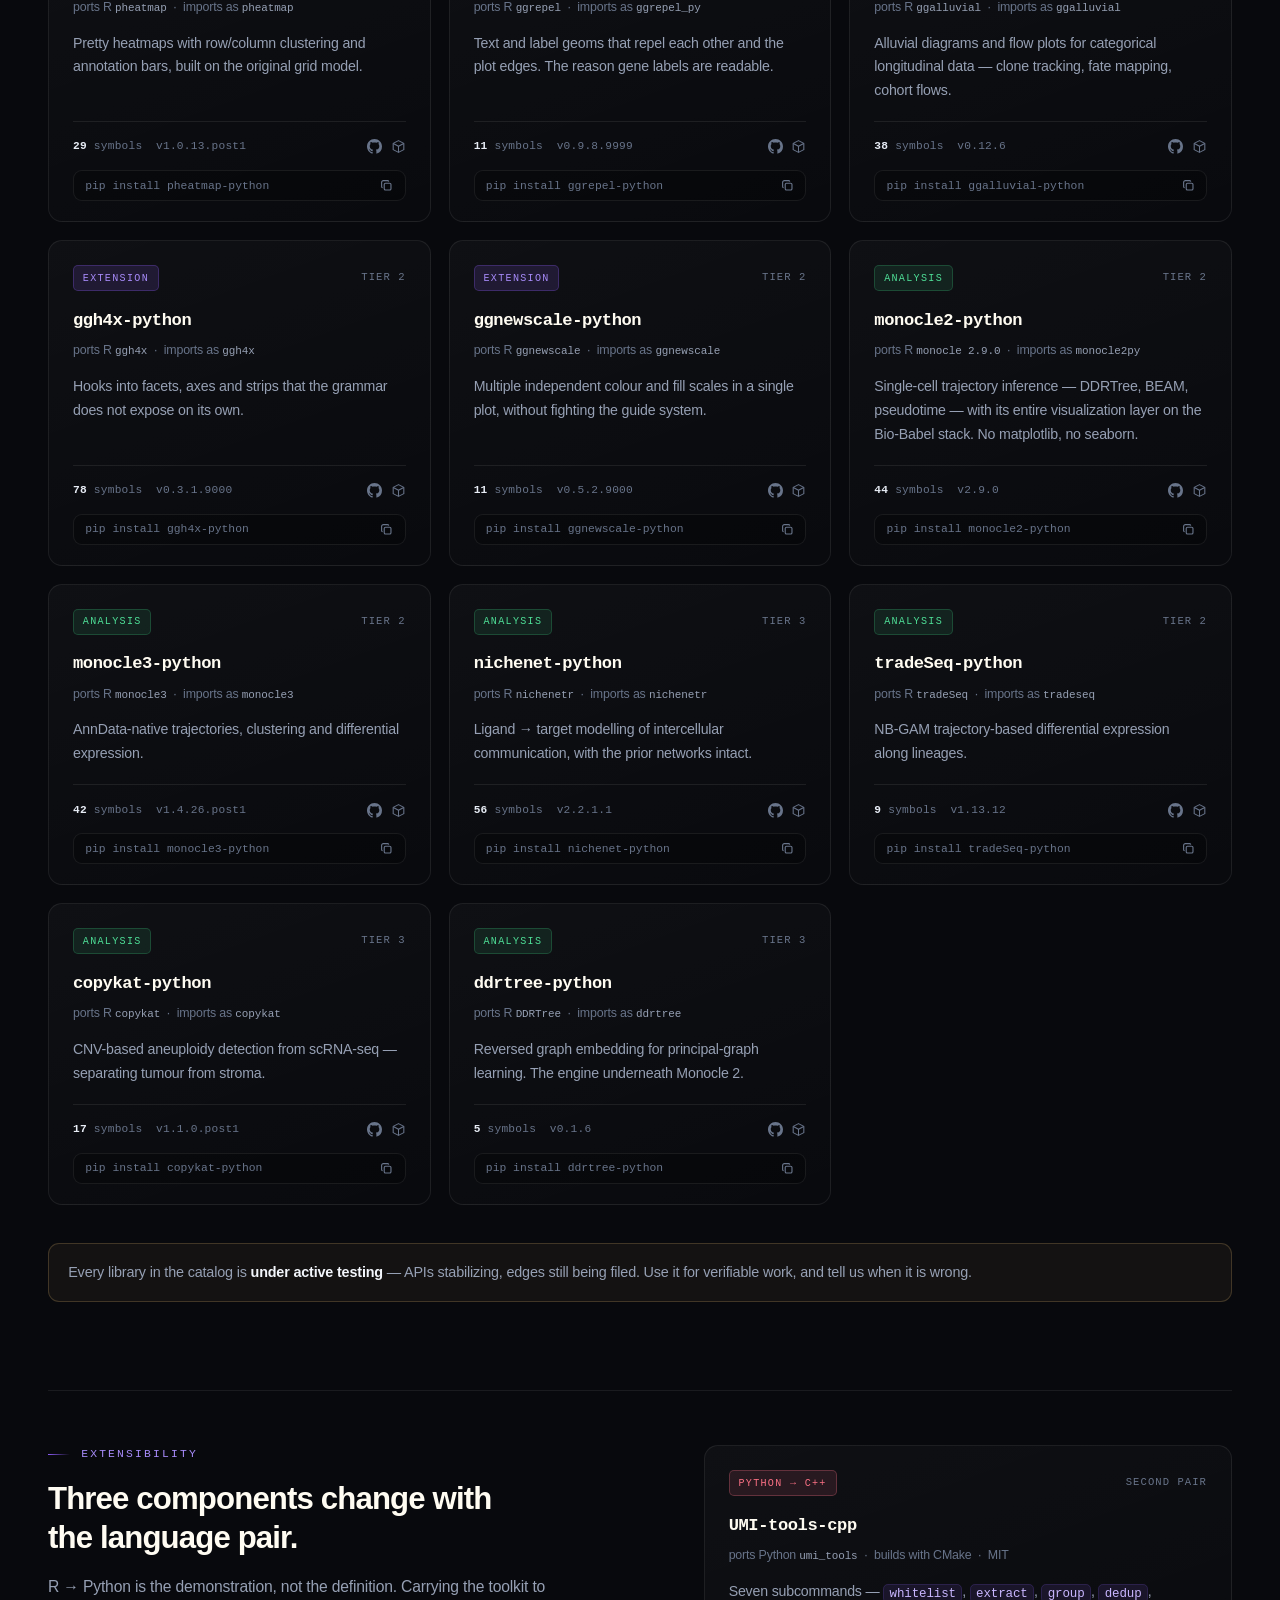
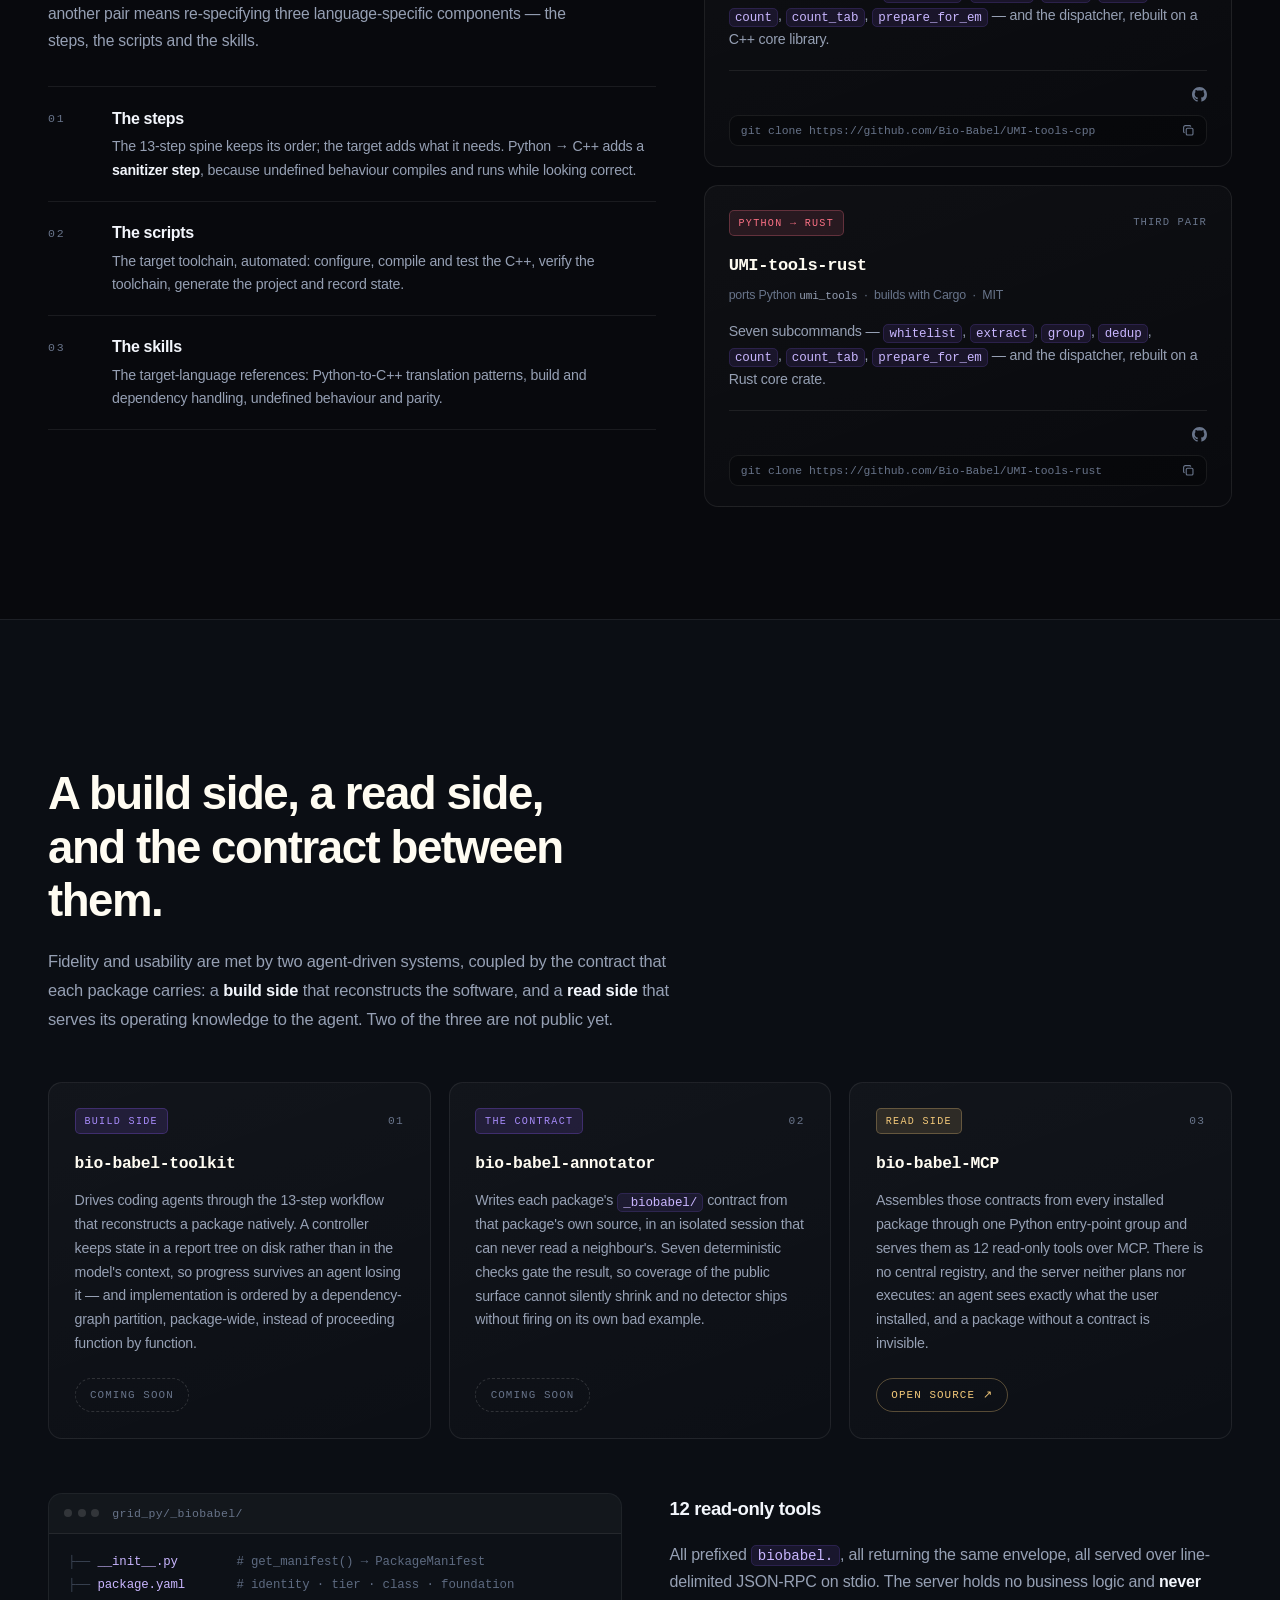
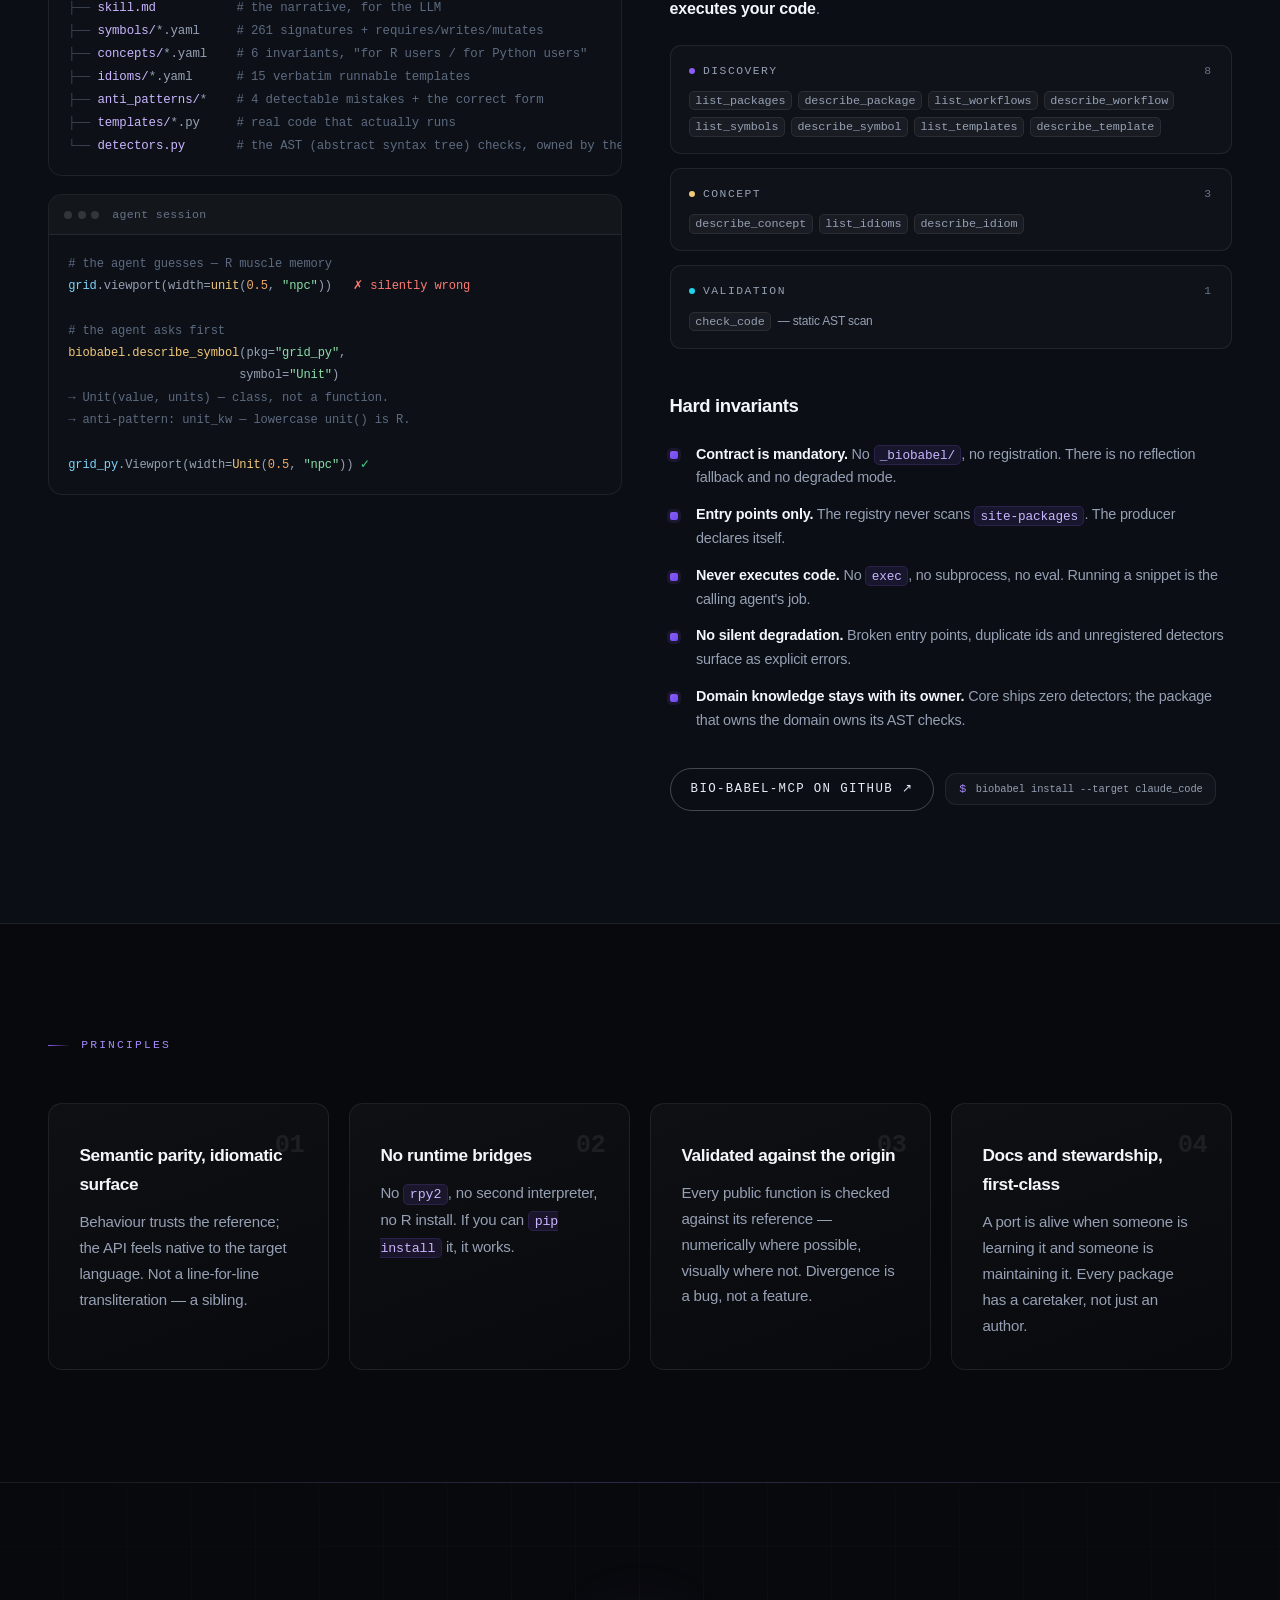
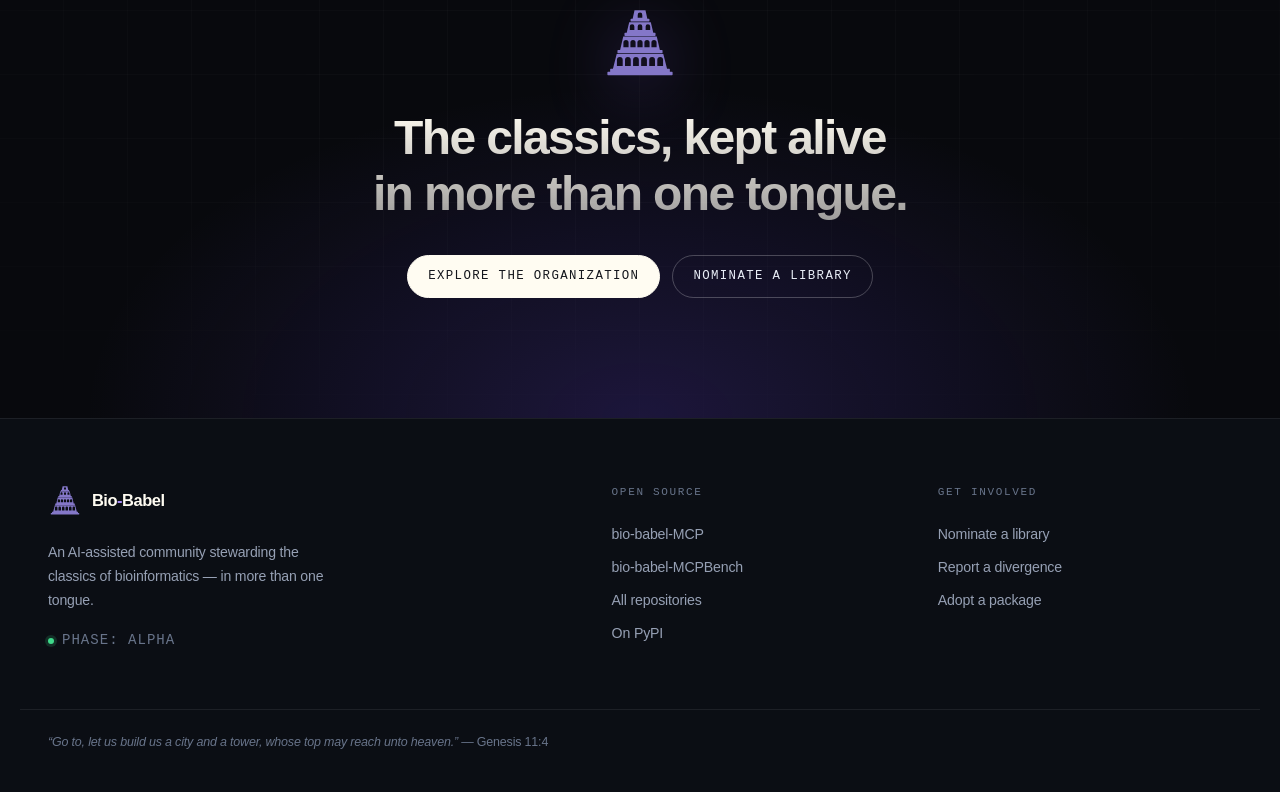
==== commit c5a2e7a6: "Move Community to its own page; share the nav, footer and icons; fix the Extensibility block on narr" ====
--- a/index.html
+++ b/index.html
@@ -23,9 +23,18 @@
 </head>
 <body>
 
+<!-- partial:icons · tools/partials/icons.html, stamped by tools/sync_partials.py — edit it there -->
+<svg class="sprite" xmlns="http://www.w3.org/2000/svg" aria-hidden="true">
+  <symbol id="i-github" viewBox="0 0 16 16"><path fill="currentColor" d="M8 0C3.58 0 0 3.58 0 8c0 3.54 2.29 6.53 5.47 7.59.4.07.55-.17.55-.38 0-.19-.01-.82-.01-1.49-2.01.37-2.53-.49-2.69-.94-.09-.23-.48-.94-.82-1.13-.28-.15-.68-.52-.01-.53.63-.01 1.08.58 1.23.82.72 1.21 1.87.87 2.33.66.07-.52.28-.87.51-1.07-1.78-.2-3.64-.89-3.64-3.95 0-.87.31-1.59.82-2.15-.08-.2-.36-1.02.08-2.12 0 0 .67-.21 2.2.82.64-.18 1.32-.27 2-.27s1.36.09 2 .27c1.53-1.04 2.2-.82 2.2-.82.44 1.1.16 1.92.08 2.12.51.56.82 1.27.82 2.15 0 3.07-1.87 3.75-3.65 3.95.29.25.54.73.54 1.48 0 1.07-.01 1.93-.01 2.2 0 .21.15.46.55.38A8.01 8.01 0 0 0 16 8c0-4.42-3.58-8-8-8Z"/></symbol>
+  <symbol id="i-pypi" viewBox="0 0 24 24"><g fill="none" stroke="currentColor" stroke-width="1.7" stroke-linejoin="round"><path d="M12 2.6 20.5 7v10L12 21.4 3.5 17V7L12 2.6Z"/><path d="M3.7 7.1 12 11.6l8.3-4.5M12 11.6V21"/></g></symbol>
+  <symbol id="i-copy" viewBox="0 0 16 16"><g fill="none" stroke="currentColor" stroke-width="1.4"><rect x="5.2" y="5.2" width="8.3" height="8.3" rx="1.6"/><path d="M10.8 3.2A1.7 1.7 0 0 0 9.1 2H4.2A2.2 2.2 0 0 0 2 4.2v4.9c0 .8.5 1.4 1.2 1.7"/></g></symbol>
+</svg>
+<!-- /partial:icons -->
+
 <a class="skip-link" href="#main">Skip to content</a>
 
 <!-- ══════════════════════════════════════════════════════════════ NAV ═══ -->
+<!-- partial:nav · tools/partials/nav.html, stamped by tools/sync_partials.py — edit it there -->
 <header class="nav" id="nav">
   <div class="nav__inner">
     <a class="brand" href="#top" aria-label="Bio-Babel home">
@@ -38,13 +47,13 @@
       <a href="#stack">The Stack</a>
       <a href="#libraries">Libraries</a>
       <a href="#tooling">Tooling</a>
-      <a href="#join">Community</a>
+      <a href="community/">Community</a>
       <a href="paper/">Paper</a>
     </nav>
 
     <div class="nav__actions">
       <a class="btn btn--ghost nav__gh" href="https://github.com/Bio-Babel" target="_blank" rel="noopener" title="github.com/Bio-Babel">
-        <svg viewBox="0 0 16 16" width="15" height="15" aria-hidden="true" fill="currentColor"><path d="M8 0C3.58 0 0 3.58 0 8c0 3.54 2.29 6.53 5.47 7.59.4.07.55-.17.55-.38 0-.19-.01-.82-.01-1.49-2.01.37-2.53-.49-2.69-.94-.09-.23-.48-.94-.82-1.13-.28-.15-.68-.52-.01-.53.63-.01 1.08.58 1.23.82.72 1.21 1.87.87 2.33.66.07-.52.28-.87.51-1.07-1.78-.2-3.64-.89-3.64-3.95 0-.87.31-1.59.82-2.15-.08-.2-.36-1.02.08-2.12 0 0 .67-.21 2.2.82.64-.18 1.32-.27 2-.27s1.36.09 2 .27c1.53-1.04 2.2-.82 2.2-.82.44 1.1.16 1.92.08 2.12.51.56.82 1.27.82 2.15 0 3.07-1.87 3.75-3.65 3.95.29.25.54.73.54 1.48 0 1.07-.01 1.93-.01 2.2 0 .21.15.46.55.38A8.01 8.01 0 0 0 16 8c0-4.42-3.58-8-8-8Z"/></svg>
+        <svg width="15" height="15" aria-hidden="true"><use href="#i-github"/></svg>
         Bio-Babel
       </a>
       <span class="nav__sep" aria-hidden="true"></span>
@@ -58,6 +67,7 @@
     </div>
   </div>
 </header>
+<!-- /partial:nav -->
 
 <main id="main">
 <span id="top"></span>
@@ -111,7 +121,7 @@
       <span class="copychip__prompt">$</span>
       <code>pip install rgrid-python ggplot2-python biobabel</code>
       <span class="copychip__icon" aria-hidden="true">
-        <svg viewBox="0 0 16 16" width="14" height="14" fill="none" stroke="currentColor" stroke-width="1.4"><rect x="5.2" y="5.2" width="8.3" height="8.3" rx="1.6"/><path d="M10.8 3.2A1.7 1.7 0 0 0 9.1 2H4.2A2.2 2.2 0 0 0 2 4.2v4.9c0 .8.5 1.4 1.2 1.7"/></svg>
+        <svg width="14" height="14" aria-hidden="true"><use href="#i-copy"/></svg>
       </span>
       <span class="copychip__ok">copied</span>
     </button>
@@ -356,16 +366,16 @@
           <span class="lib__meta lib__meta--v">v4.5.3.post6</span>
           <span class="lib__links">
             <a href="https://github.com/Bio-Babel/rgrid-python" target="_blank" rel="noopener" aria-label="rgrid-python on GitHub" title="GitHub">
-              <svg viewBox="0 0 16 16" width="15" height="15" fill="currentColor"><path d="M8 0C3.58 0 0 3.58 0 8c0 3.54 2.29 6.53 5.47 7.59.4.07.55-.17.55-.38 0-.19-.01-.82-.01-1.49-2.01.37-2.53-.49-2.69-.94-.09-.23-.48-.94-.82-1.13-.28-.15-.68-.52-.01-.53.63-.01 1.08.58 1.23.82.72 1.21 1.87.87 2.33.66.07-.52.28-.87.51-1.07-1.78-.2-3.64-.89-3.64-3.95 0-.87.31-1.59.82-2.15-.08-.2-.36-1.02.08-2.12 0 0 .67-.21 2.2.82.64-.18 1.32-.27 2-.27s1.36.09 2 .27c1.53-1.04 2.2-.82 2.2-.82.44 1.1.16 1.92.08 2.12.51.56.82 1.27.82 2.15 0 3.07-1.87 3.75-3.65 3.95.29.25.54.73.54 1.48 0 1.07-.01 1.93-.01 2.2 0 .21.15.46.55.38A8.01 8.01 0 0 0 16 8c0-4.42-3.58-8-8-8Z"/></svg>
+              <svg width="15" height="15" aria-hidden="true"><use href="#i-github"/></svg>
             </a>
             <a href="https://pypi.org/project/rgrid-python/" target="_blank" rel="noopener" aria-label="rgrid-python on PyPI" title="PyPI">
-              <svg viewBox="0 0 24 24" width="15" height="15" fill="none" stroke="currentColor" stroke-width="1.7" stroke-linejoin="round"><path d="M12 2.6 20.5 7v10L12 21.4 3.5 17V7L12 2.6Z"/><path d="M3.7 7.1 12 11.6l8.3-4.5M12 11.6V21"/></svg>
+              <svg width="15" height="15" aria-hidden="true"><use href="#i-pypi"/></svg>
             </a>
           </span>
         </footer>
         <button class="lib__copy" data-copy="pip install rgrid-python" title="pip install rgrid-python">
           <span>pip install rgrid-python</span>
-          <svg viewBox="0 0 16 16" width="13" height="13" fill="none" stroke="currentColor" stroke-width="1.4"><rect x="5.2" y="5.2" width="8.3" height="8.3" rx="1.6"/><path d="M10.8 3.2A1.7 1.7 0 0 0 9.1 2H4.2A2.2 2.2 0 0 0 2 4.2v4.9c0 .8.5 1.4 1.2 1.7"/></svg>
+          <svg width="13" height="13" aria-hidden="true"><use href="#i-copy"/></svg>
         </button>
       </article>
       <article class="lib" data-group="foundation">
@@ -381,16 +391,16 @@
           <span class="lib__meta lib__meta--v">v1.4.0.9000.post3</span>
           <span class="lib__links">
             <a href="https://github.com/Bio-Babel/scales-python" target="_blank" rel="noopener" aria-label="scales-python on GitHub" title="GitHub">
-              <svg viewBox="0 0 16 16" width="15" height="15" fill="currentColor"><path d="M8 0C3.58 0 0 3.58 0 8c0 3.54 2.29 6.53 5.47 7.59.4.07.55-.17.55-.38 0-.19-.01-.82-.01-1.49-2.01.37-2.53-.49-2.69-.94-.09-.23-.48-.94-.82-1.13-.28-.15-.68-.52-.01-.53.63-.01 1.08.58 1.23.82.72 1.21 1.87.87 2.33.66.07-.52.28-.87.51-1.07-1.78-.2-3.64-.89-3.64-3.95 0-.87.31-1.59.82-2.15-.08-.2-.36-1.02.08-2.12 0 0 .67-.21 2.2.82.64-.18 1.32-.27 2-.27s1.36.09 2 .27c1.53-1.04 2.2-.82 2.2-.82.44 1.1.16 1.92.08 2.12.51.56.82 1.27.82 2.15 0 3.07-1.87 3.75-3.65 3.95.29.25.54.73.54 1.48 0 1.07-.01 1.93-.01 2.2 0 .21.15.46.55.38A8.01 8.01 0 0 0 16 8c0-4.42-3.58-8-8-8Z"/></svg>
+              <svg width="15" height="15" aria-hidden="true"><use href="#i-github"/></svg>
             </a>
             <a href="https://pypi.org/project/scales-python/" target="_blank" rel="noopener" aria-label="scales-python on PyPI" title="PyPI">
-              <svg viewBox="0 0 24 24" width="15" height="15" fill="none" stroke="currentColor" stroke-width="1.7" stroke-linejoin="round"><path d="M12 2.6 20.5 7v10L12 21.4 3.5 17V7L12 2.6Z"/><path d="M3.7 7.1 12 11.6l8.3-4.5M12 11.6V21"/></svg>
+              <svg width="15" height="15" aria-hidden="true"><use href="#i-pypi"/></svg>
             </a>
           </span>
         </footer>
         <button class="lib__copy" data-copy="pip install scales-python" title="pip install scales-python">
           <span>pip install scales-python</span>
-          <svg viewBox="0 0 16 16" width="13" height="13" fill="none" stroke="currentColor" stroke-width="1.4"><rect x="5.2" y="5.2" width="8.3" height="8.3" rx="1.6"/><path d="M10.8 3.2A1.7 1.7 0 0 0 9.1 2H4.2A2.2 2.2 0 0 0 2 4.2v4.9c0 .8.5 1.4 1.2 1.7"/></svg>
+          <svg width="13" height="13" aria-hidden="true"><use href="#i-copy"/></svg>
         </button>
       </article>
       <article class="lib" data-group="foundation">
@@ -406,16 +416,16 @@
           <span class="lib__meta lib__meta--v">v0.3.6.9000.post1</span>
           <span class="lib__links">
             <a href="https://github.com/Bio-Babel/gtable-python" target="_blank" rel="noopener" aria-label="gtable-python on GitHub" title="GitHub">
-              <svg viewBox="0 0 16 16" width="15" height="15" fill="currentColor"><path d="M8 0C3.58 0 0 3.58 0 8c0 3.54 2.29 6.53 5.47 7.59.4.07.55-.17.55-.38 0-.19-.01-.82-.01-1.49-2.01.37-2.53-.49-2.69-.94-.09-.23-.48-.94-.82-1.13-.28-.15-.68-.52-.01-.53.63-.01 1.08.58 1.23.82.72 1.21 1.87.87 2.33.66.07-.52.28-.87.51-1.07-1.78-.2-3.64-.89-3.64-3.95 0-.87.31-1.59.82-2.15-.08-.2-.36-1.02.08-2.12 0 0 .67-.21 2.2.82.64-.18 1.32-.27 2-.27s1.36.09 2 .27c1.53-1.04 2.2-.82 2.2-.82.44 1.1.16 1.92.08 2.12.51.56.82 1.27.82 2.15 0 3.07-1.87 3.75-3.65 3.95.29.25.54.73.54 1.48 0 1.07-.01 1.93-.01 2.2 0 .21.15.46.55.38A8.01 8.01 0 0 0 16 8c0-4.42-3.58-8-8-8Z"/></svg>
+              <svg width="15" height="15" aria-hidden="true"><use href="#i-github"/></svg>
             </a>
             <a href="https://pypi.org/project/gtable-python/" target="_blank" rel="noopener" aria-label="gtable-python on PyPI" title="PyPI">
-              <svg viewBox="0 0 24 24" width="15" height="15" fill="none" stroke="currentColor" stroke-width="1.7" stroke-linejoin="round"><path d="M12 2.6 20.5 7v10L12 21.4 3.5 17V7L12 2.6Z"/><path d="M3.7 7.1 12 11.6l8.3-4.5M12 11.6V21"/></svg>
+              <svg width="15" height="15" aria-hidden="true"><use href="#i-pypi"/></svg>
             </a>
           </span>
         </footer>
         <button class="lib__copy" data-copy="pip install gtable-python" title="pip install gtable-python">
           <span>pip install gtable-python</span>
-          <svg viewBox="0 0 16 16" width="13" height="13" fill="none" stroke="currentColor" stroke-width="1.4"><rect x="5.2" y="5.2" width="8.3" height="8.3" rx="1.6"/><path d="M10.8 3.2A1.7 1.7 0 0 0 9.1 2H4.2A2.2 2.2 0 0 0 2 4.2v4.9c0 .8.5 1.4 1.2 1.7"/></svg>
+          <svg width="13" height="13" aria-hidden="true"><use href="#i-copy"/></svg>
         </button>
       </article>
       <article class="lib" data-group="grammar">
@@ -431,16 +441,16 @@
           <span class="lib__meta lib__meta--v">v4.0.2.9000.post7</span>
           <span class="lib__links">
             <a href="https://github.com/Bio-Babel/ggplot2-python" target="_blank" rel="noopener" aria-label="ggplot2-python on GitHub" title="GitHub">
-              <svg viewBox="0 0 16 16" width="15" height="15" fill="currentColor"><path d="M8 0C3.58 0 0 3.58 0 8c0 3.54 2.29 6.53 5.47 7.59.4.07.55-.17.55-.38 0-.19-.01-.82-.01-1.49-2.01.37-2.53-.49-2.69-.94-.09-.23-.48-.94-.82-1.13-.28-.15-.68-.52-.01-.53.63-.01 1.08.58 1.23.82.72 1.21 1.87.87 2.33.66.07-.52.28-.87.51-1.07-1.78-.2-3.64-.89-3.64-3.95 0-.87.31-1.59.82-2.15-.08-.2-.36-1.02.08-2.12 0 0 .67-.21 2.2.82.64-.18 1.32-.27 2-.27s1.36.09 2 .27c1.53-1.04 2.2-.82 2.2-.82.44 1.1.16 1.92.08 2.12.51.56.82 1.27.82 2.15 0 3.07-1.87 3.75-3.65 3.95.29.25.54.73.54 1.48 0 1.07-.01 1.93-.01 2.2 0 .21.15.46.55.38A8.01 8.01 0 0 0 16 8c0-4.42-3.58-8-8-8Z"/></svg>
+              <svg width="15" height="15" aria-hidden="true"><use href="#i-github"/></svg>
             </a>
             <a href="https://pypi.org/project/ggplot2-python/" target="_blank" rel="noopener" aria-label="ggplot2-python on PyPI" title="PyPI">
-              <svg viewBox="0 0 24 24" width="15" height="15" fill="none" stroke="currentColor" stroke-width="1.7" stroke-linejoin="round"><path d="M12 2.6 20.5 7v10L12 21.4 3.5 17V7L12 2.6Z"/><path d="M3.7 7.1 12 11.6l8.3-4.5M12 11.6V21"/></svg>
+              <svg width="15" height="15" aria-hidden="true"><use href="#i-pypi"/></svg>
             </a>
           </span>
         </footer>
         <button class="lib__copy" data-copy="pip install ggplot2-python" title="pip install ggplot2-python">
           <span>pip install ggplot2-python</span>
-          <svg viewBox="0 0 16 16" width="13" height="13" fill="none" stroke="currentColor" stroke-width="1.4"><rect x="5.2" y="5.2" width="8.3" height="8.3" rx="1.6"/><path d="M10.8 3.2A1.7 1.7 0 0 0 9.1 2H4.2A2.2 2.2 0 0 0 2 4.2v4.9c0 .8.5 1.4 1.2 1.7"/></svg>
+          <svg width="13" height="13" aria-hidden="true"><use href="#i-copy"/></svg>
         </button>
       </article>
       <article class="lib" data-group="ext">
@@ -456,16 +466,16 @@
           <span class="lib__meta lib__meta--v">v1.3.2.9000.post1</span>
           <span class="lib__links">
             <a href="https://github.com/Bio-Babel/patchwork-python" target="_blank" rel="noopener" aria-label="patchwork-python on GitHub" title="GitHub">
-              <svg viewBox="0 0 16 16" width="15" height="15" fill="currentColor"><path d="M8 0C3.58 0 0 3.58 0 8c0 3.54 2.29 6.53 5.47 7.59.4.07.55-.17.55-.38 0-.19-.01-.82-.01-1.49-2.01.37-2.53-.49-2.69-.94-.09-.23-.48-.94-.82-1.13-.28-.15-.68-.52-.01-.53.63-.01 1.08.58 1.23.82.72 1.21 1.87.87 2.33.66.07-.52.28-.87.51-1.07-1.78-.2-3.64-.89-3.64-3.95 0-.87.31-1.59.82-2.15-.08-.2-.36-1.02.08-2.12 0 0 .67-.21 2.2.82.64-.18 1.32-.27 2-.27s1.36.09 2 .27c1.53-1.04 2.2-.82 2.2-.82.44 1.1.16 1.92.08 2.12.51.56.82 1.27.82 2.15 0 3.07-1.87 3.75-3.65 3.95.29.25.54.73.54 1.48 0 1.07-.01 1.93-.01 2.2 0 .21.15.46.55.38A8.01 8.01 0 0 0 16 8c0-4.42-3.58-8-8-8Z"/></svg>
+              <svg width="15" height="15" aria-hidden="true"><use href="#i-github"/></svg>
             </a>
             <a href="https://pypi.org/project/patchwork-python/" target="_blank" rel="noopener" aria-label="patchwork-python on PyPI" title="PyPI">
-              <svg viewBox="0 0 24 24" width="15" height="15" fill="none" stroke="currentColor" stroke-width="1.7" stroke-linejoin="round"><path d="M12 2.6 20.5 7v10L12 21.4 3.5 17V7L12 2.6Z"/><path d="M3.7 7.1 12 11.6l8.3-4.5M12 11.6V21"/></svg>
+              <svg width="15" height="15" aria-hidden="true"><use href="#i-pypi"/></svg>
             </a>
           </span>
         </footer>
         <button class="lib__copy" data-copy="pip install patchwork-python" title="pip install patchwork-python">
           <span>pip install patchwork-python</span>
-          <svg viewBox="0 0 16 16" width="13" height="13" fill="none" stroke="currentColor" stroke-width="1.4"><rect x="5.2" y="5.2" width="8.3" height="8.3" rx="1.6"/><path d="M10.8 3.2A1.7 1.7 0 0 0 9.1 2H4.2A2.2 2.2 0 0 0 2 4.2v4.9c0 .8.5 1.4 1.2 1.7"/></svg>
+          <svg width="13" height="13" aria-hidden="true"><use href="#i-copy"/></svg>
         </button>
       </article>
       <article class="lib" data-group="ext">
@@ -481,16 +491,16 @@
           <span class="lib__meta lib__meta--v">v2.25.3</span>
           <span class="lib__links">
             <a href="https://github.com/Bio-Babel/ComplexHeatmap-python" target="_blank" rel="noopener" aria-label="complexheatmap-python on GitHub" title="GitHub">
-              <svg viewBox="0 0 16 16" width="15" height="15" fill="currentColor"><path d="M8 0C3.58 0 0 3.58 0 8c0 3.54 2.29 6.53 5.47 7.59.4.07.55-.17.55-.38 0-.19-.01-.82-.01-1.49-2.01.37-2.53-.49-2.69-.94-.09-.23-.48-.94-.82-1.13-.28-.15-.68-.52-.01-.53.63-.01 1.08.58 1.23.82.72 1.21 1.87.87 2.33.66.07-.52.28-.87.51-1.07-1.78-.2-3.64-.89-3.64-3.95 0-.87.31-1.59.82-2.15-.08-.2-.36-1.02.08-2.12 0 0 .67-.21 2.2.82.64-.18 1.32-.27 2-.27s1.36.09 2 .27c1.53-1.04 2.2-.82 2.2-.82.44 1.1.16 1.92.08 2.12.51.56.82 1.27.82 2.15 0 3.07-1.87 3.75-3.65 3.95.29.25.54.73.54 1.48 0 1.07-.01 1.93-.01 2.2 0 .21.15.46.55.38A8.01 8.01 0 0 0 16 8c0-4.42-3.58-8-8-8Z"/></svg>
+              <svg width="15" height="15" aria-hidden="true"><use href="#i-github"/></svg>
             </a>
             <a href="https://pypi.org/project/complexheatmap-python/" target="_blank" rel="noopener" aria-label="complexheatmap-python on PyPI" title="PyPI">
-              <svg viewBox="0 0 24 24" width="15" height="15" fill="none" stroke="currentColor" stroke-width="1.7" stroke-linejoin="round"><path d="M12 2.6 20.5 7v10L12 21.4 3.5 17V7L12 2.6Z"/><path d="M3.7 7.1 12 11.6l8.3-4.5M12 11.6V21"/></svg>
+              <svg width="15" height="15" aria-hidden="true"><use href="#i-pypi"/></svg>
             </a>
           </span>
         </footer>
         <button class="lib__copy" data-copy="pip install complexheatmap-python" title="pip install complexheatmap-python">
           <span>pip install complexheatmap-python</span>
-          <svg viewBox="0 0 16 16" width="13" height="13" fill="none" stroke="currentColor" stroke-width="1.4"><rect x="5.2" y="5.2" width="8.3" height="8.3" rx="1.6"/><path d="M10.8 3.2A1.7 1.7 0 0 0 9.1 2H4.2A2.2 2.2 0 0 0 2 4.2v4.9c0 .8.5 1.4 1.2 1.7"/></svg>
+          <svg width="13" height="13" aria-hidden="true"><use href="#i-copy"/></svg>
         </button>
       </article>
       <article class="lib" data-group="ext">
@@ -506,16 +516,16 @@
           <span class="lib__meta lib__meta--v">v1.0.13.post1</span>
           <span class="lib__links">
             <a href="https://github.com/Bio-Babel/pheatmap-python" target="_blank" rel="noopener" aria-label="pheatmap-python on GitHub" title="GitHub">
-              <svg viewBox="0 0 16 16" width="15" height="15" fill="currentColor"><path d="M8 0C3.58 0 0 3.58 0 8c0 3.54 2.29 6.53 5.47 7.59.4.07.55-.17.55-.38 0-.19-.01-.82-.01-1.49-2.01.37-2.53-.49-2.69-.94-.09-.23-.48-.94-.82-1.13-.28-.15-.68-.52-.01-.53.63-.01 1.08.58 1.23.82.72 1.21 1.87.87 2.33.66.07-.52.28-.87.51-1.07-1.78-.2-3.64-.89-3.64-3.95 0-.87.31-1.59.82-2.15-.08-.2-.36-1.02.08-2.12 0 0 .67-.21 2.2.82.64-.18 1.32-.27 2-.27s1.36.09 2 .27c1.53-1.04 2.2-.82 2.2-.82.44 1.1.16 1.92.08 2.12.51.56.82 1.27.82 2.15 0 3.07-1.87 3.75-3.65 3.95.29.25.54.73.54 1.48 0 1.07-.01 1.93-.01 2.2 0 .21.15.46.55.38A8.01 8.01 0 0 0 16 8c0-4.42-3.58-8-8-8Z"/></svg>
+              <svg width="15" height="15" aria-hidden="true"><use href="#i-github"/></svg>
             </a>
             <a href="https://pypi.org/project/pheatmap-python/" target="_blank" rel="noopener" aria-label="pheatmap-python on PyPI" title="PyPI">
-              <svg viewBox="0 0 24 24" width="15" height="15" fill="none" stroke="currentColor" stroke-width="1.7" stroke-linejoin="round"><path d="M12 2.6 20.5 7v10L12 21.4 3.5 17V7L12 2.6Z"/><path d="M3.7 7.1 12 11.6l8.3-4.5M12 11.6V21"/></svg>
+              <svg width="15" height="15" aria-hidden="true"><use href="#i-pypi"/></svg>
             </a>
           </span>
         </footer>
         <button class="lib__copy" data-copy="pip install pheatmap-python" title="pip install pheatmap-python">
           <span>pip install pheatmap-python</span>
-          <svg viewBox="0 0 16 16" width="13" height="13" fill="none" stroke="currentColor" stroke-width="1.4"><rect x="5.2" y="5.2" width="8.3" height="8.3" rx="1.6"/><path d="M10.8 3.2A1.7 1.7 0 0 0 9.1 2H4.2A2.2 2.2 0 0 0 2 4.2v4.9c0 .8.5 1.4 1.2 1.7"/></svg>
+          <svg width="13" height="13" aria-hidden="true"><use href="#i-copy"/></svg>
         </button>
       </article>
       <article class="lib" data-group="ext">
@@ -531,16 +541,16 @@
           <span class="lib__meta lib__meta--v">v0.9.8.9999</span>
           <span class="lib__links">
             <a href="https://github.com/Bio-Babel/ggrepel-python" target="_blank" rel="noopener" aria-label="ggrepel-python on GitHub" title="GitHub">
-              <svg viewBox="0 0 16 16" width="15" height="15" fill="currentColor"><path d="M8 0C3.58 0 0 3.58 0 8c0 3.54 2.29 6.53 5.47 7.59.4.07.55-.17.55-.38 0-.19-.01-.82-.01-1.49-2.01.37-2.53-.49-2.69-.94-.09-.23-.48-.94-.82-1.13-.28-.15-.68-.52-.01-.53.63-.01 1.08.58 1.23.82.72 1.21 1.87.87 2.33.66.07-.52.28-.87.51-1.07-1.78-.2-3.64-.89-3.64-3.95 0-.87.31-1.59.82-2.15-.08-.2-.36-1.02.08-2.12 0 0 .67-.21 2.2.82.64-.18 1.32-.27 2-.27s1.36.09 2 .27c1.53-1.04 2.2-.82 2.2-.82.44 1.1.16 1.92.08 2.12.51.56.82 1.27.82 2.15 0 3.07-1.87 3.75-3.65 3.95.29.25.54.73.54 1.48 0 1.07-.01 1.93-.01 2.2 0 .21.15.46.55.38A8.01 8.01 0 0 0 16 8c0-4.42-3.58-8-8-8Z"/></svg>
+              <svg width="15" height="15" aria-hidden="true"><use href="#i-github"/></svg>
             </a>
             <a href="https://pypi.org/project/ggrepel-python/" target="_blank" rel="noopener" aria-label="ggrepel-python on PyPI" title="PyPI">
-              <svg viewBox="0 0 24 24" width="15" height="15" fill="none" stroke="currentColor" stroke-width="1.7" stroke-linejoin="round"><path d="M12 2.6 20.5 7v10L12 21.4 3.5 17V7L12 2.6Z"/><path d="M3.7 7.1 12 11.6l8.3-4.5M12 11.6V21"/></svg>
+              <svg width="15" height="15" aria-hidden="true"><use href="#i-pypi"/></svg>
             </a>
           </span>
         </footer>
         <button class="lib__copy" data-copy="pip install ggrepel-python" title="pip install ggrepel-python">
           <span>pip install ggrepel-python</span>
-          <svg viewBox="0 0 16 16" width="13" height="13" fill="none" stroke="currentColor" stroke-width="1.4"><rect x="5.2" y="5.2" width="8.3" height="8.3" rx="1.6"/><path d="M10.8 3.2A1.7 1.7 0 0 0 9.1 2H4.2A2.2 2.2 0 0 0 2 4.2v4.9c0 .8.5 1.4 1.2 1.7"/></svg>
+          <svg width="13" height="13" aria-hidden="true"><use href="#i-copy"/></svg>
         </button>
       </article>
       <article class="lib" data-group="ext">
@@ -556,16 +566,16 @@
           <span class="lib__meta lib__meta--v">v0.12.6</span>
           <span class="lib__links">
             <a href="https://github.com/Bio-Babel/ggalluvial-python" target="_blank" rel="noopener" aria-label="ggalluvial-python on GitHub" title="GitHub">
-              <svg viewBox="0 0 16 16" width="15" height="15" fill="currentColor"><path d="M8 0C3.58 0 0 3.58 0 8c0 3.54 2.29 6.53 5.47 7.59.4.07.55-.17.55-.38 0-.19-.01-.82-.01-1.49-2.01.37-2.53-.49-2.69-.94-.09-.23-.48-.94-.82-1.13-.28-.15-.68-.52-.01-.53.63-.01 1.08.58 1.23.82.72 1.21 1.87.87 2.33.66.07-.52.28-.87.51-1.07-1.78-.2-3.64-.89-3.64-3.95 0-.87.31-1.59.82-2.15-.08-.2-.36-1.02.08-2.12 0 0 .67-.21 2.2.82.64-.18 1.32-.27 2-.27s1.36.09 2 .27c1.53-1.04 2.2-.82 2.2-.82.44 1.1.16 1.92.08 2.12.51.56.82 1.27.82 2.15 0 3.07-1.87 3.75-3.65 3.95.29.25.54.73.54 1.48 0 1.07-.01 1.93-.01 2.2 0 .21.15.46.55.38A8.01 8.01 0 0 0 16 8c0-4.42-3.58-8-8-8Z"/></svg>
+              <svg width="15" height="15" aria-hidden="true"><use href="#i-github"/></svg>
             </a>
             <a href="https://pypi.org/project/ggalluvial-python/" target="_blank" rel="noopener" aria-label="ggalluvial-python on PyPI" title="PyPI">
-              <svg viewBox="0 0 24 24" width="15" height="15" fill="none" stroke="currentColor" stroke-width="1.7" stroke-linejoin="round"><path d="M12 2.6 20.5 7v10L12 21.4 3.5 17V7L12 2.6Z"/><path d="M3.7 7.1 12 11.6l8.3-4.5M12 11.6V21"/></svg>
+              <svg width="15" height="15" aria-hidden="true"><use href="#i-pypi"/></svg>
             </a>
           </span>
         </footer>
         <button class="lib__copy" data-copy="pip install ggalluvial-python" title="pip install ggalluvial-python">
           <span>pip install ggalluvial-python</span>
-          <svg viewBox="0 0 16 16" width="13" height="13" fill="none" stroke="currentColor" stroke-width="1.4"><rect x="5.2" y="5.2" width="8.3" height="8.3" rx="1.6"/><path d="M10.8 3.2A1.7 1.7 0 0 0 9.1 2H4.2A2.2 2.2 0 0 0 2 4.2v4.9c0 .8.5 1.4 1.2 1.7"/></svg>
+          <svg width="13" height="13" aria-hidden="true"><use href="#i-copy"/></svg>
         </button>
       </article>
       <article class="lib" data-group="ext">
@@ -581,16 +591,16 @@
           <span class="lib__meta lib__meta--v">v0.3.1.9000</span>
           <span class="lib__links">
             <a href="https://github.com/Bio-Babel/ggh4x-python" target="_blank" rel="noopener" aria-label="ggh4x-python on GitHub" title="GitHub">
-              <svg viewBox="0 0 16 16" width="15" height="15" fill="currentColor"><path d="M8 0C3.58 0 0 3.58 0 8c0 3.54 2.29 6.53 5.47 7.59.4.07.55-.17.55-.38 0-.19-.01-.82-.01-1.49-2.01.37-2.53-.49-2.69-.94-.09-.23-.48-.94-.82-1.13-.28-.15-.68-.52-.01-.53.63-.01 1.08.58 1.23.82.72 1.21 1.87.87 2.33.66.07-.52.28-.87.51-1.07-1.78-.2-3.64-.89-3.64-3.95 0-.87.31-1.59.82-2.15-.08-.2-.36-1.02.08-2.12 0 0 .67-.21 2.2.82.64-.18 1.32-.27 2-.27s1.36.09 2 .27c1.53-1.04 2.2-.82 2.2-.82.44 1.1.16 1.92.08 2.12.51.56.82 1.27.82 2.15 0 3.07-1.87 3.75-3.65 3.95.29.25.54.73.54 1.48 0 1.07-.01 1.93-.01 2.2 0 .21.15.46.55.38A8.01 8.01 0 0 0 16 8c0-4.42-3.58-8-8-8Z"/></svg>
+              <svg width="15" height="15" aria-hidden="true"><use href="#i-github"/></svg>
             </a>
             <a href="https://pypi.org/project/ggh4x-python/" target="_blank" rel="noopener" aria-label="ggh4x-python on PyPI" title="PyPI">
-              <svg viewBox="0 0 24 24" width="15" height="15" fill="none" stroke="currentColor" stroke-width="1.7" stroke-linejoin="round"><path d="M12 2.6 20.5 7v10L12 21.4 3.5 17V7L12 2.6Z"/><path d="M3.7 7.1 12 11.6l8.3-4.5M12 11.6V21"/></svg>
+              <svg width="15" height="15" aria-hidden="true"><use href="#i-pypi"/></svg>
             </a>
           </span>
         </footer>
         <button class="lib__copy" data-copy="pip install ggh4x-python" title="pip install ggh4x-python">
           <span>pip install ggh4x-python</span>
-          <svg viewBox="0 0 16 16" width="13" height="13" fill="none" stroke="currentColor" stroke-width="1.4"><rect x="5.2" y="5.2" width="8.3" height="8.3" rx="1.6"/><path d="M10.8 3.2A1.7 1.7 0 0 0 9.1 2H4.2A2.2 2.2 0 0 0 2 4.2v4.9c0 .8.5 1.4 1.2 1.7"/></svg>
+          <svg width="13" height="13" aria-hidden="true"><use href="#i-copy"/></svg>
         </button>
       </article>
       <article class="lib" data-group="ext">
@@ -606,16 +616,16 @@
           <span class="lib__meta lib__meta--v">v0.5.2.9000</span>
           <span class="lib__links">
             <a href="https://github.com/Bio-Babel/ggnewscale-python" target="_blank" rel="noopener" aria-label="ggnewscale-python on GitHub" title="GitHub">
-              <svg viewBox="0 0 16 16" width="15" height="15" fill="currentColor"><path d="M8 0C3.58 0 0 3.58 0 8c0 3.54 2.29 6.53 5.47 7.59.4.07.55-.17.55-.38 0-.19-.01-.82-.01-1.49-2.01.37-2.53-.49-2.69-.94-.09-.23-.48-.94-.82-1.13-.28-.15-.68-.52-.01-.53.63-.01 1.08.58 1.23.82.72 1.21 1.87.87 2.33.66.07-.52.28-.87.51-1.07-1.78-.2-3.64-.89-3.64-3.95 0-.87.31-1.59.82-2.15-.08-.2-.36-1.02.08-2.12 0 0 .67-.21 2.2.82.64-.18 1.32-.27 2-.27s1.36.09 2 .27c1.53-1.04 2.2-.82 2.2-.82.44 1.1.16 1.92.08 2.12.51.56.82 1.27.82 2.15 0 3.07-1.87 3.75-3.65 3.95.29.25.54.73.54 1.48 0 1.07-.01 1.93-.01 2.2 0 .21.15.46.55.38A8.01 8.01 0 0 0 16 8c0-4.42-3.58-8-8-8Z"/></svg>
+              <svg width="15" height="15" aria-hidden="true"><use href="#i-github"/></svg>
             </a>
             <a href="https://pypi.org/project/ggnewscale-python/" target="_blank" rel="noopener" aria-label="ggnewscale-python on PyPI" title="PyPI">
-              <svg viewBox="0 0 24 24" width="15" height="15" fill="none" stroke="currentColor" stroke-width="1.7" stroke-linejoin="round"><path d="M12 2.6 20.5 7v10L12 21.4 3.5 17V7L12 2.6Z"/><path d="M3.7 7.1 12 11.6l8.3-4.5M12 11.6V21"/></svg>
+              <svg width="15" height="15" aria-hidden="true"><use href="#i-pypi"/></svg>
             </a>
           </span>
         </footer>
         <button class="lib__copy" data-copy="pip install ggnewscale-python" title="pip install ggnewscale-python">
           <span>pip install ggnewscale-python</span>
-          <svg viewBox="0 0 16 16" width="13" height="13" fill="none" stroke="currentColor" stroke-width="1.4"><rect x="5.2" y="5.2" width="8.3" height="8.3" rx="1.6"/><path d="M10.8 3.2A1.7 1.7 0 0 0 9.1 2H4.2A2.2 2.2 0 0 0 2 4.2v4.9c0 .8.5 1.4 1.2 1.7"/></svg>
+          <svg width="13" height="13" aria-hidden="true"><use href="#i-copy"/></svg>
         </button>
       </article>
       <article class="lib" data-group="analysis">
@@ -631,16 +641,16 @@
           <span class="lib__meta lib__meta--v">v2.9.0</span>
           <span class="lib__links">
             <a href="https://github.com/Bio-Babel/Monocle2-python" target="_blank" rel="noopener" aria-label="monocle2-python on GitHub" title="GitHub">
-              <svg viewBox="0 0 16 16" width="15" height="15" fill="currentColor"><path d="M8 0C3.58 0 0 3.58 0 8c0 3.54 2.29 6.53 5.47 7.59.4.07.55-.17.55-.38 0-.19-.01-.82-.01-1.49-2.01.37-2.53-.49-2.69-.94-.09-.23-.48-.94-.82-1.13-.28-.15-.68-.52-.01-.53.63-.01 1.08.58 1.23.82.72 1.21 1.87.87 2.33.66.07-.52.28-.87.51-1.07-1.78-.2-3.64-.89-3.64-3.95 0-.87.31-1.59.82-2.15-.08-.2-.36-1.02.08-2.12 0 0 .67-.21 2.2.82.64-.18 1.32-.27 2-.27s1.36.09 2 .27c1.53-1.04 2.2-.82 2.2-.82.44 1.1.16 1.92.08 2.12.51.56.82 1.27.82 2.15 0 3.07-1.87 3.75-3.65 3.95.29.25.54.73.54 1.48 0 1.07-.01 1.93-.01 2.2 0 .21.15.46.55.38A8.01 8.01 0 0 0 16 8c0-4.42-3.58-8-8-8Z"/></svg>
+              <svg width="15" height="15" aria-hidden="true"><use href="#i-github"/></svg>
             </a>
             <a href="https://pypi.org/project/monocle2-python/" target="_blank" rel="noopener" aria-label="monocle2-python on PyPI" title="PyPI">
-              <svg viewBox="0 0 24 24" width="15" height="15" fill="none" stroke="currentColor" stroke-width="1.7" stroke-linejoin="round"><path d="M12 2.6 20.5 7v10L12 21.4 3.5 17V7L12 2.6Z"/><path d="M3.7 7.1 12 11.6l8.3-4.5M12 11.6V21"/></svg>
+              <svg width="15" height="15" aria-hidden="true"><use href="#i-pypi"/></svg>
             </a>
           </span>
         </footer>
         <button class="lib__copy" data-copy="pip install monocle2-python" title="pip install monocle2-python">
           <span>pip install monocle2-python</span>
-          <svg viewBox="0 0 16 16" width="13" height="13" fill="none" stroke="currentColor" stroke-width="1.4"><rect x="5.2" y="5.2" width="8.3" height="8.3" rx="1.6"/><path d="M10.8 3.2A1.7 1.7 0 0 0 9.1 2H4.2A2.2 2.2 0 0 0 2 4.2v4.9c0 .8.5 1.4 1.2 1.7"/></svg>
+          <svg width="13" height="13" aria-hidden="true"><use href="#i-copy"/></svg>
         </button>
       </article>
       <article class="lib" data-group="analysis">
@@ -656,16 +666,16 @@
           <span class="lib__meta lib__meta--v">v1.4.26.post1</span>
           <span class="lib__links">
             <a href="https://github.com/Bio-Babel/Monocle3-python" target="_blank" rel="noopener" aria-label="monocle3-python on GitHub" title="GitHub">
-              <svg viewBox="0 0 16 16" width="15" height="15" fill="currentColor"><path d="M8 0C3.58 0 0 3.58 0 8c0 3.54 2.29 6.53 5.47 7.59.4.07.55-.17.55-.38 0-.19-.01-.82-.01-1.49-2.01.37-2.53-.49-2.69-.94-.09-.23-.48-.94-.82-1.13-.28-.15-.68-.52-.01-.53.63-.01 1.08.58 1.23.82.72 1.21 1.87.87 2.33.66.07-.52.28-.87.51-1.07-1.78-.2-3.64-.89-3.64-3.95 0-.87.31-1.59.82-2.15-.08-.2-.36-1.02.08-2.12 0 0 .67-.21 2.2.82.64-.18 1.32-.27 2-.27s1.36.09 2 .27c1.53-1.04 2.2-.82 2.2-.82.44 1.1.16 1.92.08 2.12.51.56.82 1.27.82 2.15 0 3.07-1.87 3.75-3.65 3.95.29.25.54.73.54 1.48 0 1.07-.01 1.93-.01 2.2 0 .21.15.46.55.38A8.01 8.01 0 0 0 16 8c0-4.42-3.58-8-8-8Z"/></svg>
+              <svg width="15" height="15" aria-hidden="true"><use href="#i-github"/></svg>
             </a>
             <a href="https://pypi.org/project/monocle3-python/" target="_blank" rel="noopener" aria-label="monocle3-python on PyPI" title="PyPI">
-              <svg viewBox="0 0 24 24" width="15" height="15" fill="none" stroke="currentColor" stroke-width="1.7" stroke-linejoin="round"><path d="M12 2.6 20.5 7v10L12 21.4 3.5 17V7L12 2.6Z"/><path d="M3.7 7.1 12 11.6l8.3-4.5M12 11.6V21"/></svg>
+              <svg width="15" height="15" aria-hidden="true"><use href="#i-pypi"/></svg>
             </a>
           </span>
         </footer>
         <button class="lib__copy" data-copy="pip install monocle3-python" title="pip install monocle3-python">
           <span>pip install monocle3-python</span>
-          <svg viewBox="0 0 16 16" width="13" height="13" fill="none" stroke="currentColor" stroke-width="1.4"><rect x="5.2" y="5.2" width="8.3" height="8.3" rx="1.6"/><path d="M10.8 3.2A1.7 1.7 0 0 0 9.1 2H4.2A2.2 2.2 0 0 0 2 4.2v4.9c0 .8.5 1.4 1.2 1.7"/></svg>
+          <svg width="13" height="13" aria-hidden="true"><use href="#i-copy"/></svg>
         </button>
       </article>
       <article class="lib" data-group="analysis">
@@ -681,16 +691,16 @@
           <span class="lib__meta lib__meta--v">v2.2.1.1</span>
           <span class="lib__links">
             <a href="https://github.com/Bio-Babel/Nichenet-python" target="_blank" rel="noopener" aria-label="nichenet-python on GitHub" title="GitHub">
-              <svg viewBox="0 0 16 16" width="15" height="15" fill="currentColor"><path d="M8 0C3.58 0 0 3.58 0 8c0 3.54 2.29 6.53 5.47 7.59.4.07.55-.17.55-.38 0-.19-.01-.82-.01-1.49-2.01.37-2.53-.49-2.69-.94-.09-.23-.48-.94-.82-1.13-.28-.15-.68-.52-.01-.53.63-.01 1.08.58 1.23.82.72 1.21 1.87.87 2.33.66.07-.52.28-.87.51-1.07-1.78-.2-3.64-.89-3.64-3.95 0-.87.31-1.59.82-2.15-.08-.2-.36-1.02.08-2.12 0 0 .67-.21 2.2.82.64-.18 1.32-.27 2-.27s1.36.09 2 .27c1.53-1.04 2.2-.82 2.2-.82.44 1.1.16 1.92.08 2.12.51.56.82 1.27.82 2.15 0 3.07-1.87 3.75-3.65 3.95.29.25.54.73.54 1.48 0 1.07-.01 1.93-.01 2.2 0 .21.15.46.55.38A8.01 8.01 0 0 0 16 8c0-4.42-3.58-8-8-8Z"/></svg>
+              <svg width="15" height="15" aria-hidden="true"><use href="#i-github"/></svg>
             </a>
             <a href="https://pypi.org/project/nichenet-python/" target="_blank" rel="noopener" aria-label="nichenet-python on PyPI" title="PyPI">
-              <svg viewBox="0 0 24 24" width="15" height="15" fill="none" stroke="currentColor" stroke-width="1.7" stroke-linejoin="round"><path d="M12 2.6 20.5 7v10L12 21.4 3.5 17V7L12 2.6Z"/><path d="M3.7 7.1 12 11.6l8.3-4.5M12 11.6V21"/></svg>
+              <svg width="15" height="15" aria-hidden="true"><use href="#i-pypi"/></svg>
             </a>
           </span>
         </footer>
         <button class="lib__copy" data-copy="pip install nichenet-python" title="pip install nichenet-python">
           <span>pip install nichenet-python</span>
-          <svg viewBox="0 0 16 16" width="13" height="13" fill="none" stroke="currentColor" stroke-width="1.4"><rect x="5.2" y="5.2" width="8.3" height="8.3" rx="1.6"/><path d="M10.8 3.2A1.7 1.7 0 0 0 9.1 2H4.2A2.2 2.2 0 0 0 2 4.2v4.9c0 .8.5 1.4 1.2 1.7"/></svg>
+          <svg width="13" height="13" aria-hidden="true"><use href="#i-copy"/></svg>
         </button>
       </article>
       <article class="lib" data-group="analysis">
@@ -706,16 +716,16 @@
           <span class="lib__meta lib__meta--v">v1.13.12</span>
           <span class="lib__links">
             <a href="https://github.com/Bio-Babel/tradeSeq-python" target="_blank" rel="noopener" aria-label="tradeSeq-python on GitHub" title="GitHub">
-              <svg viewBox="0 0 16 16" width="15" height="15" fill="currentColor"><path d="M8 0C3.58 0 0 3.58 0 8c0 3.54 2.29 6.53 5.47 7.59.4.07.55-.17.55-.38 0-.19-.01-.82-.01-1.49-2.01.37-2.53-.49-2.69-.94-.09-.23-.48-.94-.82-1.13-.28-.15-.68-.52-.01-.53.63-.01 1.08.58 1.23.82.72 1.21 1.87.87 2.33.66.07-.52.28-.87.51-1.07-1.78-.2-3.64-.89-3.64-3.95 0-.87.31-1.59.82-2.15-.08-.2-.36-1.02.08-2.12 0 0 .67-.21 2.2.82.64-.18 1.32-.27 2-.27s1.36.09 2 .27c1.53-1.04 2.2-.82 2.2-.82.44 1.1.16 1.92.08 2.12.51.56.82 1.27.82 2.15 0 3.07-1.87 3.75-3.65 3.95.29.25.54.73.54 1.48 0 1.07-.01 1.93-.01 2.2 0 .21.15.46.55.38A8.01 8.01 0 0 0 16 8c0-4.42-3.58-8-8-8Z"/></svg>
+              <svg width="15" height="15" aria-hidden="true"><use href="#i-github"/></svg>
             </a>
             <a href="https://pypi.org/project/tradeSeq-python/" target="_blank" rel="noopener" aria-label="tradeSeq-python on PyPI" title="PyPI">
-              <svg viewBox="0 0 24 24" width="15" height="15" fill="none" stroke="currentColor" stroke-width="1.7" stroke-linejoin="round"><path d="M12 2.6 20.5 7v10L12 21.4 3.5 17V7L12 2.6Z"/><path d="M3.7 7.1 12 11.6l8.3-4.5M12 11.6V21"/></svg>
+              <svg width="15" height="15" aria-hidden="true"><use href="#i-pypi"/></svg>
             </a>
           </span>
         </footer>
         <button class="lib__copy" data-copy="pip install tradeSeq-python" title="pip install tradeSeq-python">
           <span>pip install tradeSeq-python</span>
-          <svg viewBox="0 0 16 16" width="13" height="13" fill="none" stroke="currentColor" stroke-width="1.4"><rect x="5.2" y="5.2" width="8.3" height="8.3" rx="1.6"/><path d="M10.8 3.2A1.7 1.7 0 0 0 9.1 2H4.2A2.2 2.2 0 0 0 2 4.2v4.9c0 .8.5 1.4 1.2 1.7"/></svg>
+          <svg width="13" height="13" aria-hidden="true"><use href="#i-copy"/></svg>
         </button>
       </article>
       <article class="lib" data-group="analysis">
@@ -731,16 +741,16 @@
           <span class="lib__meta lib__meta--v">v1.1.0.post1</span>
           <span class="lib__links">
             <a href="https://github.com/Bio-Babel/copykat-python" target="_blank" rel="noopener" aria-label="copykat-python on GitHub" title="GitHub">
-              <svg viewBox="0 0 16 16" width="15" height="15" fill="currentColor"><path d="M8 0C3.58 0 0 3.58 0 8c0 3.54 2.29 6.53 5.47 7.59.4.07.55-.17.55-.38 0-.19-.01-.82-.01-1.49-2.01.37-2.53-.49-2.69-.94-.09-.23-.48-.94-.82-1.13-.28-.15-.68-.52-.01-.53.63-.01 1.08.58 1.23.82.72 1.21 1.87.87 2.33.66.07-.52.28-.87.51-1.07-1.78-.2-3.64-.89-3.64-3.95 0-.87.31-1.59.82-2.15-.08-.2-.36-1.02.08-2.12 0 0 .67-.21 2.2.82.64-.18 1.32-.27 2-.27s1.36.09 2 .27c1.53-1.04 2.2-.82 2.2-.82.44 1.1.16 1.92.08 2.12.51.56.82 1.27.82 2.15 0 3.07-1.87 3.75-3.65 3.95.29.25.54.73.54 1.48 0 1.07-.01 1.93-.01 2.2 0 .21.15.46.55.38A8.01 8.01 0 0 0 16 8c0-4.42-3.58-8-8-8Z"/></svg>
+              <svg width="15" height="15" aria-hidden="true"><use href="#i-github"/></svg>
             </a>
             <a href="https://pypi.org/project/copykat-python/" target="_blank" rel="noopener" aria-label="copykat-python on PyPI" title="PyPI">
-              <svg viewBox="0 0 24 24" width="15" height="15" fill="none" stroke="currentColor" stroke-width="1.7" stroke-linejoin="round"><path d="M12 2.6 20.5 7v10L12 21.4 3.5 17V7L12 2.6Z"/><path d="M3.7 7.1 12 11.6l8.3-4.5M12 11.6V21"/></svg>
+              <svg width="15" height="15" aria-hidden="true"><use href="#i-pypi"/></svg>
             </a>
           </span>
         </footer>
         <button class="lib__copy" data-copy="pip install copykat-python" title="pip install copykat-python">
           <span>pip install copykat-python</span>
-          <svg viewBox="0 0 16 16" width="13" height="13" fill="none" stroke="currentColor" stroke-width="1.4"><rect x="5.2" y="5.2" width="8.3" height="8.3" rx="1.6"/><path d="M10.8 3.2A1.7 1.7 0 0 0 9.1 2H4.2A2.2 2.2 0 0 0 2 4.2v4.9c0 .8.5 1.4 1.2 1.7"/></svg>
+          <svg width="13" height="13" aria-hidden="true"><use href="#i-copy"/></svg>
         </button>
       </article>
       <article class="lib" data-group="analysis">
@@ -756,16 +766,16 @@
           <span class="lib__meta lib__meta--v">v0.1.6</span>
           <span class="lib__links">
             <a href="https://github.com/Bio-Babel/DDRTree-python" target="_blank" rel="noopener" aria-label="ddrtree-python on GitHub" title="GitHub">
-              <svg viewBox="0 0 16 16" width="15" height="15" fill="currentColor"><path d="M8 0C3.58 0 0 3.58 0 8c0 3.54 2.29 6.53 5.47 7.59.4.07.55-.17.55-.38 0-.19-.01-.82-.01-1.49-2.01.37-2.53-.49-2.69-.94-.09-.23-.48-.94-.82-1.13-.28-.15-.68-.52-.01-.53.63-.01 1.08.58 1.23.82.72 1.21 1.87.87 2.33.66.07-.52.28-.87.51-1.07-1.78-.2-3.64-.89-3.64-3.95 0-.87.31-1.59.82-2.15-.08-.2-.36-1.02.08-2.12 0 0 .67-.21 2.2.82.64-.18 1.32-.27 2-.27s1.36.09 2 .27c1.53-1.04 2.2-.82 2.2-.82.44 1.1.16 1.92.08 2.12.51.56.82 1.27.82 2.15 0 3.07-1.87 3.75-3.65 3.95.29.25.54.73.54 1.48 0 1.07-.01 1.93-.01 2.2 0 .21.15.46.55.38A8.01 8.01 0 0 0 16 8c0-4.42-3.58-8-8-8Z"/></svg>
+              <svg width="15" height="15" aria-hidden="true"><use href="#i-github"/></svg>
             </a>
             <a href="https://pypi.org/project/ddrtree-python/" target="_blank" rel="noopener" aria-label="ddrtree-python on PyPI" title="PyPI">
-              <svg viewBox="0 0 24 24" width="15" height="15" fill="none" stroke="currentColor" stroke-width="1.7" stroke-linejoin="round"><path d="M12 2.6 20.5 7v10L12 21.4 3.5 17V7L12 2.6Z"/><path d="M3.7 7.1 12 11.6l8.3-4.5M12 11.6V21"/></svg>
+              <svg width="15" height="15" aria-hidden="true"><use href="#i-pypi"/></svg>
             </a>
           </span>
         </footer>
         <button class="lib__copy" data-copy="pip install ddrtree-python" title="pip install ddrtree-python">
           <span>pip install ddrtree-python</span>
-          <svg viewBox="0 0 16 16" width="13" height="13" fill="none" stroke="currentColor" stroke-width="1.4"><rect x="5.2" y="5.2" width="8.3" height="8.3" rx="1.6"/><path d="M10.8 3.2A1.7 1.7 0 0 0 9.1 2H4.2A2.2 2.2 0 0 0 2 4.2v4.9c0 .8.5 1.4 1.2 1.7"/></svg>
+          <svg width="13" height="13" aria-hidden="true"><use href="#i-copy"/></svg>
         </button>
       </article>
     </div>
@@ -821,13 +831,13 @@
           <footer class="lib__bot">
             <span class="lib__links">
               <a href="https://github.com/Bio-Babel/UMI-tools-cpp" target="_blank" rel="noopener" aria-label="UMI-tools-cpp on GitHub" title="GitHub">
-                <svg viewBox="0 0 16 16" width="15" height="15" fill="currentColor"><path d="M8 0C3.58 0 0 3.58 0 8c0 3.54 2.29 6.53 5.47 7.59.4.07.55-.17.55-.38 0-.19-.01-.82-.01-1.49-2.01.37-2.53-.49-2.69-.94-.09-.23-.48-.94-.82-1.13-.28-.15-.68-.52-.01-.53.63-.01 1.08.58 1.23.82.72 1.21 1.87.87 2.33.66.07-.52.28-.87.51-1.07-1.78-.2-3.64-.89-3.64-3.95 0-.87.31-1.59.82-2.15-.08-.2-.36-1.02.08-2.12 0 0 .67-.21 2.2.82.64-.18 1.32-.27 2-.27s1.36.09 2 .27c1.53-1.04 2.2-.82 2.2-.82.44 1.1.16 1.92.08 2.12.51.56.82 1.27.82 2.15 0 3.07-1.87 3.75-3.65 3.95.29.25.54.73.54 1.48 0 1.07-.01 1.93-.01 2.2 0 .21.15.46.55.38A8.01 8.01 0 0 0 16 8c0-4.42-3.58-8-8-8Z"/></svg>
+                <svg width="15" height="15" aria-hidden="true"><use href="#i-github"/></svg>
               </a>
             </span>
           </footer>
           <button class="lib__copy" data-copy="git clone https://github.com/Bio-Babel/UMI-tools-cpp" title="git clone https://github.com/Bio-Babel/UMI-tools-cpp">
             <span>git clone https://github.com/Bio-Babel/UMI-tools-cpp</span>
-            <svg viewBox="0 0 16 16" width="13" height="13" fill="none" stroke="currentColor" stroke-width="1.4"><rect x="5.2" y="5.2" width="8.3" height="8.3" rx="1.6"/><path d="M10.8 3.2A1.7 1.7 0 0 0 9.1 2H4.2A2.2 2.2 0 0 0 2 4.2v4.9c0 .8.5 1.4 1.2 1.7"/></svg>
+            <svg width="13" height="13" aria-hidden="true"><use href="#i-copy"/></svg>
           </button>
         </article>
 
@@ -842,13 +852,13 @@
           <footer class="lib__bot">
             <span class="lib__links">
               <a href="https://github.com/Bio-Babel/UMI-tools-rust" target="_blank" rel="noopener" aria-label="UMI-tools-rust on GitHub" title="GitHub">
-                <svg viewBox="0 0 16 16" width="15" height="15" fill="currentColor"><path d="M8 0C3.58 0 0 3.58 0 8c0 3.54 2.29 6.53 5.47 7.59.4.07.55-.17.55-.38 0-.19-.01-.82-.01-1.49-2.01.37-2.53-.49-2.69-.94-.09-.23-.48-.94-.82-1.13-.28-.15-.68-.52-.01-.53.63-.01 1.08.58 1.23.82.72 1.21 1.87.87 2.33.66.07-.52.28-.87.51-1.07-1.78-.2-3.64-.89-3.64-3.95 0-.87.31-1.59.82-2.15-.08-.2-.36-1.02.08-2.12 0 0 .67-.21 2.2.82.64-.18 1.32-.27 2-.27s1.36.09 2 .27c1.53-1.04 2.2-.82 2.2-.82.44 1.1.16 1.92.08 2.12.51.56.82 1.27.82 2.15 0 3.07-1.87 3.75-3.65 3.95.29.25.54.73.54 1.48 0 1.07-.01 1.93-.01 2.2 0 .21.15.46.55.38A8.01 8.01 0 0 0 16 8c0-4.42-3.58-8-8-8Z"/></svg>
+                <svg width="15" height="15" aria-hidden="true"><use href="#i-github"/></svg>
               </a>
             </span>
           </footer>
           <button class="lib__copy" data-copy="git clone https://github.com/Bio-Babel/UMI-tools-rust" title="git clone https://github.com/Bio-Babel/UMI-tools-rust">
             <span>git clone https://github.com/Bio-Babel/UMI-tools-rust</span>
-            <svg viewBox="0 0 16 16" width="13" height="13" fill="none" stroke="currentColor" stroke-width="1.4"><rect x="5.2" y="5.2" width="8.3" height="8.3" rx="1.6"/><path d="M10.8 3.2A1.7 1.7 0 0 0 9.1 2H4.2A2.2 2.2 0 0 0 2 4.2v4.9c0 .8.5 1.4 1.2 1.7"/></svg>
+            <svg width="13" height="13" aria-hidden="true"><use href="#i-copy"/></svg>
           </button>
         </article>
       </div>
@@ -1041,42 +1051,6 @@
     </div>  </div>
 </section>
 
-<!-- ═════════════════════════════════════════════════════════════ JOIN ═══ -->
-<section class="section section--alt" id="join">
-  <div class="wrap">
-    <p class="eyebrow">Community</p>
-    <h2 class="h2">Three ways in, in rough order of commitment.</h2>
-
-    <ol class="join">
-      <li class="join__row">
-        <span class="join__k">01</span>
-        <div><h3>Tell us what is missing, or what is wrong</h3>
-          <p>Name a classic you wish existed on the other side, and the workflow that is painful
-          without it. Better still, report a port behaving differently from its reference — that one
-          belongs on the port's own repository. Divergence is a bug, and it is the most useful thing
-          you can send us.</p></div>
-        <a class="join__go" href="https://github.com/Bio-Babel/.github/issues" target="_blank" rel="noopener">Open an issue ↗</a>
-      </li>
-      <li class="join__row">
-        <span class="join__k">02</span>
-        <div><h3>Bring one over</h3>
-          <p>Tell us which classic you would like to help carry across and we will help you scope
-          it — or simply start, in public. Rough drafts are welcome: the pipeline assists the draft,
-          and what needs more hands is the review and the stewardship that follow it.</p></div>
-        <a class="join__go" href="https://github.com/Bio-Babel/.github/issues" target="_blank" rel="noopener">Say hello ↗</a>
-      </li>
-      <li class="join__row join__row--hi">
-        <span class="join__k">03</span>
-        <div><h3>Adopt a package</h3>
-          <p>The scarcest resource here is not code, it is long-term maintainers. Every library is
-          its own repository with its own caretaker; if one of them matters to your work, consider
-          becoming that caretaker.</p></div>
-        <a class="join__go" href="https://github.com/Bio-Babel/.github/issues" target="_blank" rel="noopener">Volunteer ↗</a>
-      </li>
-    </ol>
-  </div>
-</section>
-
 <!-- ═══════════════════════════════════════════════════════════ CLOSER ═══ -->
 <section class="closer">
   <div class="closer__bg" aria-hidden="true"><div class="hero__grid"></div></div>
@@ -1092,6 +1066,7 @@
 </main>
 
 <!-- ═══════════════════════════════════════════════════════════ FOOTER ═══ -->
+<!-- partial:footer · tools/partials/footer.html, stamped by tools/sync_partials.py — edit it there -->
 <footer class="foot">
   <div class="wrap foot__inner">
     <div class="foot__brand">
@@ -1124,6 +1099,7 @@
     <p><em>&ldquo;Go to, let us build us a city and a tower, whose top may reach unto heaven.&rdquo;</em> — Genesis 11:4</p>
   </div>
 </footer>
+<!-- /partial:footer -->
 
 <script src="assets/js/main.js"></script>
 </body>
--- a/assets/css/styles.css
+++ b/assets/css/styles.css
@@ -51,6 +51,7 @@
   -moz-osx-font-smoothing:grayscale;overflow-x:hidden;
 }
 img,svg{display:block;max-width:100%}
+.sprite{display:none}   /* the <symbol> sheet each page carries; icons draw it with <use> */
 a{color:inherit;text-decoration:none}
 code{font-family:var(--mono);font-size:.885em;letter-spacing:-.01em}
 p code,li code,td code{
@@ -414,6 +415,27 @@
 .libs__note{margin:2.4rem 0 0;padding:1rem 1.2rem;border-radius:11px;font-size:.9rem;
   color:var(--text-2);border:1px solid rgba(242,200,121,.2);background:rgba(242,200,121,.05)}
 
+/* ─────────────────────────────────────────── beyond: the second pair ── */
+/* must stay above the responsive block: its media-query overrides share this specificity,
+   so they only win if they come later in the file */
+.beyond{display:grid;grid-template-columns:minmax(0,1.15fr) minmax(0,1fr);gap:48px;align-items:start;
+  margin-top:5.5rem;padding-top:3.4rem;border-top:1px solid var(--line)}
+.beyond__title{margin:0;font-size:clamp(1.45rem,2.6vw,1.95rem);line-height:1.22;font-weight:660;
+  letter-spacing:-.028em;color:#FFFCF2;max-width:26ch}
+.beyond__lede{margin:1rem 0 0;max-width:60ch;font-size:.98rem;line-height:1.74;color:var(--text-2)}
+.beyond__parts{list-style:none;margin:2rem 0 0;padding:0}
+.beyond__parts li{display:grid;grid-template-columns:3rem minmax(0,1fr);gap:.2rem 1rem;
+  padding:1.1rem 0;border-top:1px solid var(--line)}
+.beyond__parts li:last-child{border-bottom:1px solid var(--line)}
+.beyond__n{grid-row:1/3;padding-top:.28rem;font-family:var(--mono);font-size:.72rem;
+  letter-spacing:.16em;color:var(--text-3)}
+.beyond__parts h4{margin:0;font-size:1rem;font-weight:640;letter-spacing:-.02em;color:#F3F6FC}
+.beyond__parts p{margin:0;font-size:.885rem;line-height:1.68;color:var(--text-2)}
+.beyond__side{display:grid;gap:18px}
+.lib__badge--pair{background:rgba(251,113,133,.11);color:#FB7185;border-color:rgba(251,113,133,.28)}
+.lib--pair::before{background:linear-gradient(90deg,transparent,rgba(251,113,133,.6),transparent)}
+.lib--pair:hover{border-color:rgba(251,113,133,.3)}
+
 /* ──────────────────────────────────────────────── the three systems ────── */
 .sys{display:grid;grid-template-columns:repeat(3,1fr);gap:18px;margin-top:3rem}
 .sys__card{
@@ -586,28 +608,12 @@
   .reveal{opacity:1;transform:none}
 }
 
-/* ─────────────────────────────────────────── beyond: the second pair ── */
-.beyond{display:grid;grid-template-columns:minmax(0,1.15fr) minmax(0,1fr);gap:48px;align-items:start;
-  margin-top:5.5rem;padding-top:3.4rem;border-top:1px solid var(--line)}
-.beyond__title{margin:0;font-size:clamp(1.45rem,2.6vw,1.95rem);line-height:1.22;font-weight:660;
-  letter-spacing:-.028em;color:#FFFCF2;max-width:26ch}
-.beyond__lede{margin:1rem 0 0;max-width:60ch;font-size:.98rem;line-height:1.74;color:var(--text-2)}
-.beyond__parts{list-style:none;margin:2rem 0 0;padding:0}
-.beyond__parts li{display:grid;grid-template-columns:3rem minmax(0,1fr);gap:.2rem 1rem;
-  padding:1.1rem 0;border-top:1px solid var(--line)}
-.beyond__parts li:last-child{border-bottom:1px solid var(--line)}
-.beyond__n{grid-row:1/3;padding-top:.28rem;font-family:var(--mono);font-size:.72rem;
-  letter-spacing:.16em;color:var(--text-3)}
-.beyond__parts h4{margin:0;font-size:1rem;font-weight:640;letter-spacing:-.02em;color:#F3F6FC}
-.beyond__parts p{margin:0;font-size:.885rem;line-height:1.68;color:var(--text-2)}
-.beyond__side{display:grid;gap:18px}
-.lib__badge--pair{background:rgba(251,113,133,.11);color:#FB7185;border-color:rgba(251,113,133,.28)}
-.lib--pair::before{background:linear-gradient(90deg,transparent,rgba(251,113,133,.6),transparent)}
-.lib--pair:hover{border-color:rgba(251,113,133,.3)}
+/* ────────────────────────────────────────────────────── standalone pages ─ */
+/* the opening section of every page but the home page: clears the fixed nav, narrower measure */
+.page{padding-top:150px}
+.page>.wrap{max-width:980px}
 
 /* ──────────────────────────────────────────────────────────── paper page ─ */
-.paper{padding-top:150px}
-.paper>.wrap{max-width:980px}
 .paper-card{margin-top:2.4rem;padding:2rem 2.1rem;border:1px solid var(--line);border-radius:var(--r);
   background:linear-gradient(160deg,rgba(255,255,255,.032),rgba(255,255,255,.008))}
 .paper-card__title{margin:0;font-size:clamp(1.3rem,2.4vw,1.72rem);line-height:1.3;font-weight:660;
@@ -631,7 +637,7 @@
 .paper__note{margin:1rem 0 0;font-size:.82rem;color:var(--text-3)}
 
 @media (max-width:680px){
-  .paper{padding-top:120px}
+  .page{padding-top:120px}
   .paper-card{padding:1.5rem 1.3rem}
   .paper-viewer__frame{height:70vh}
 }
